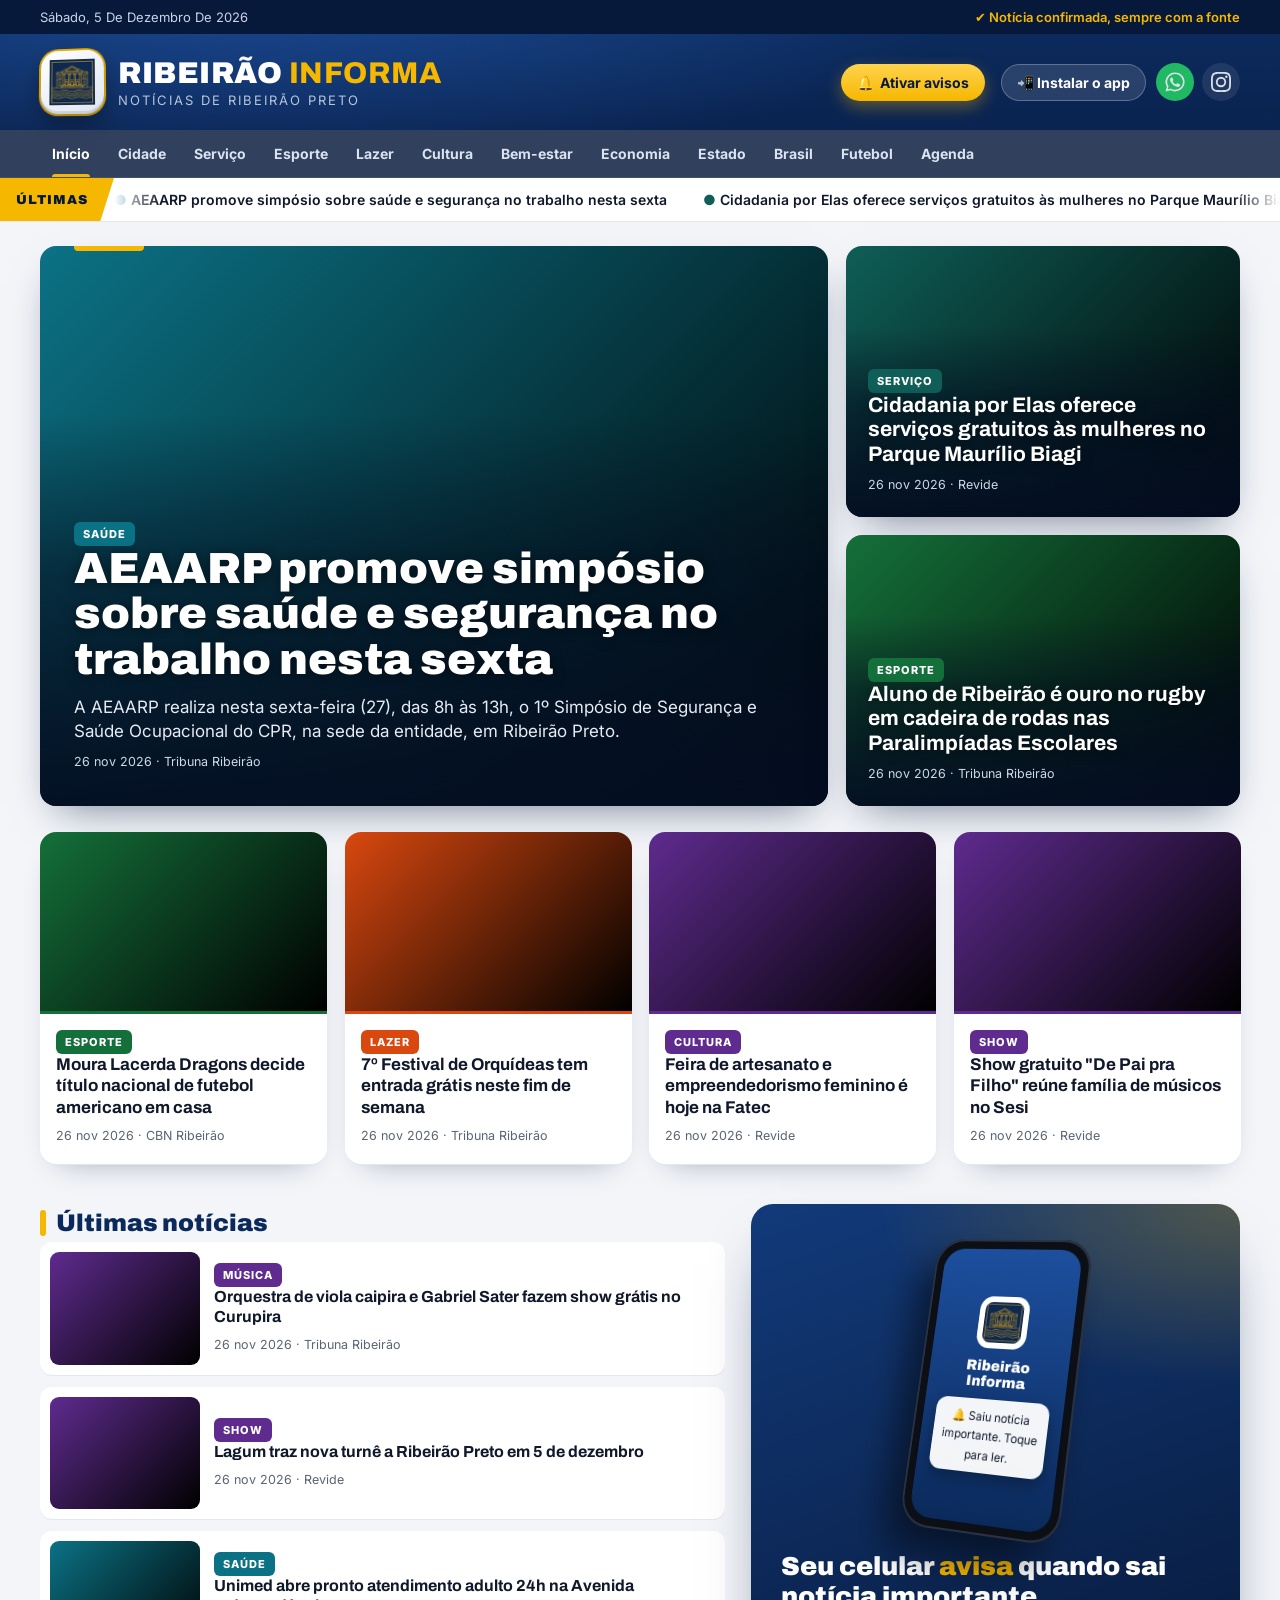
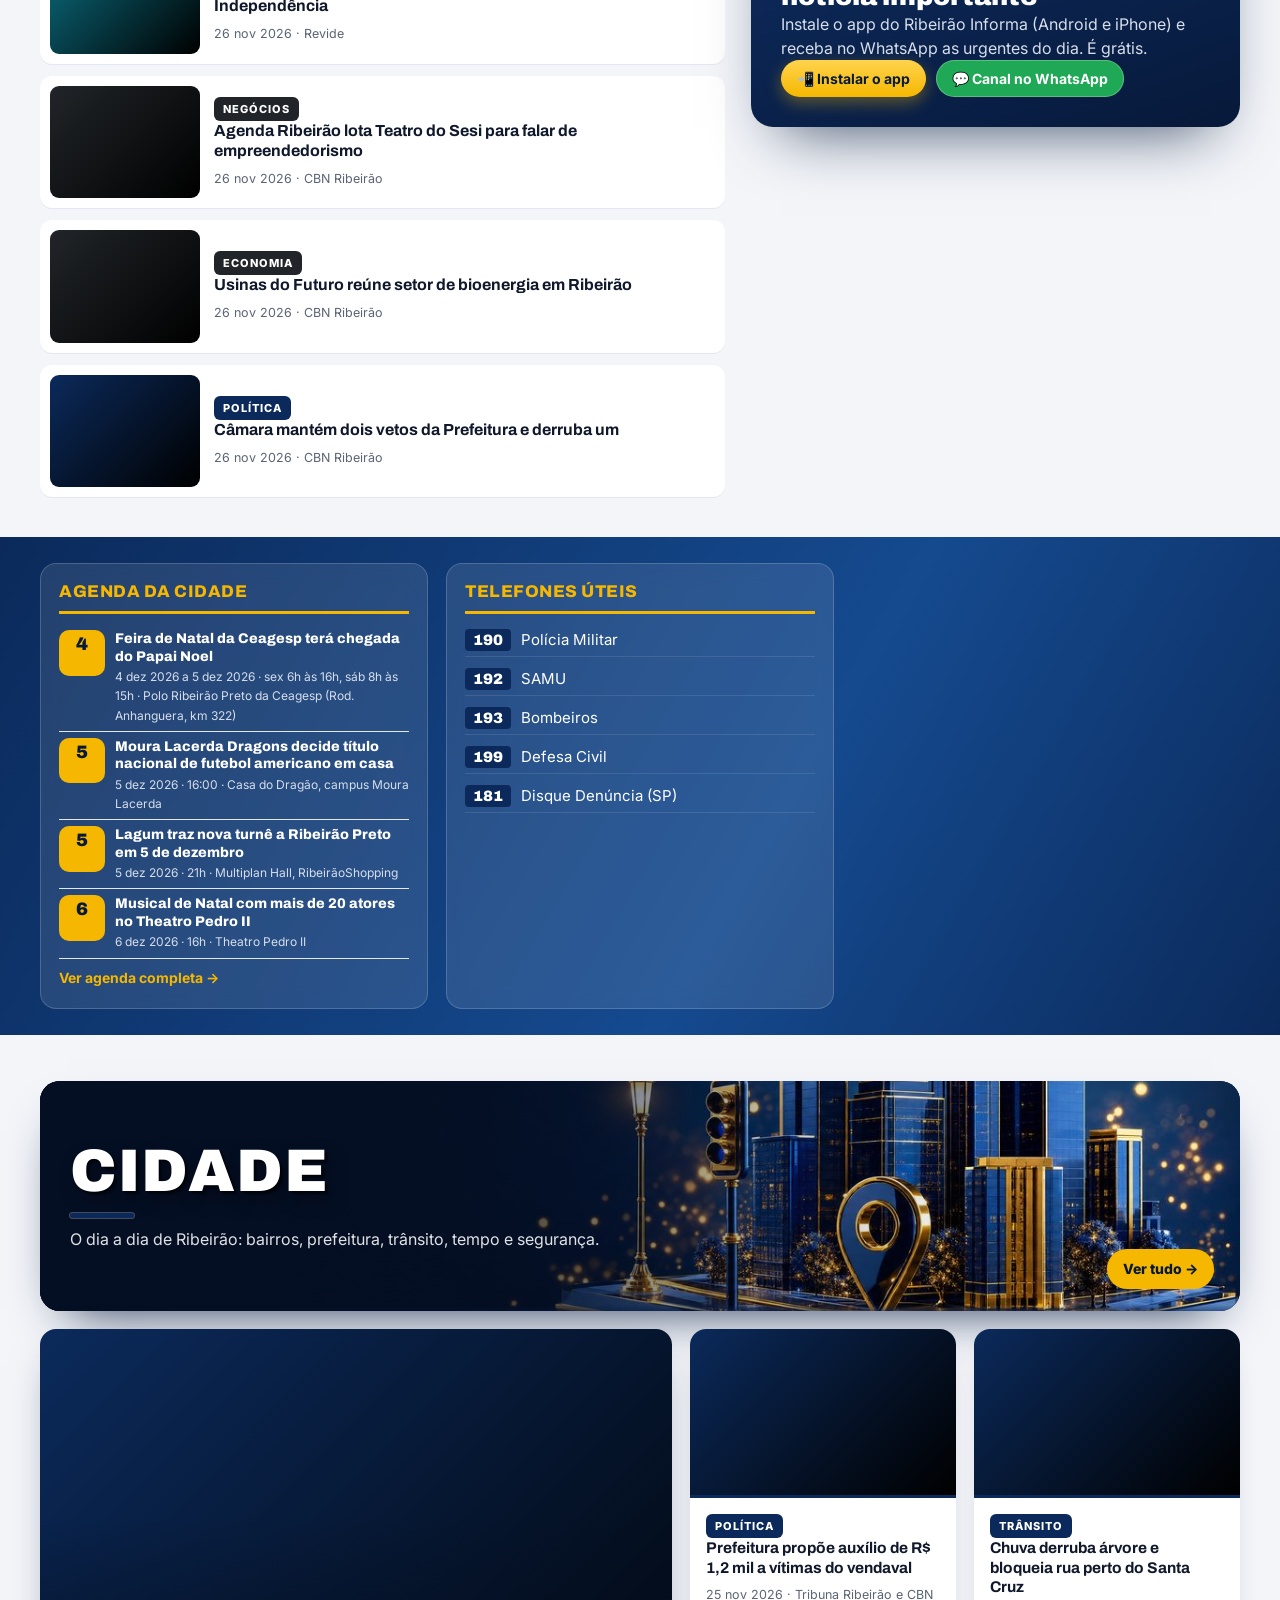
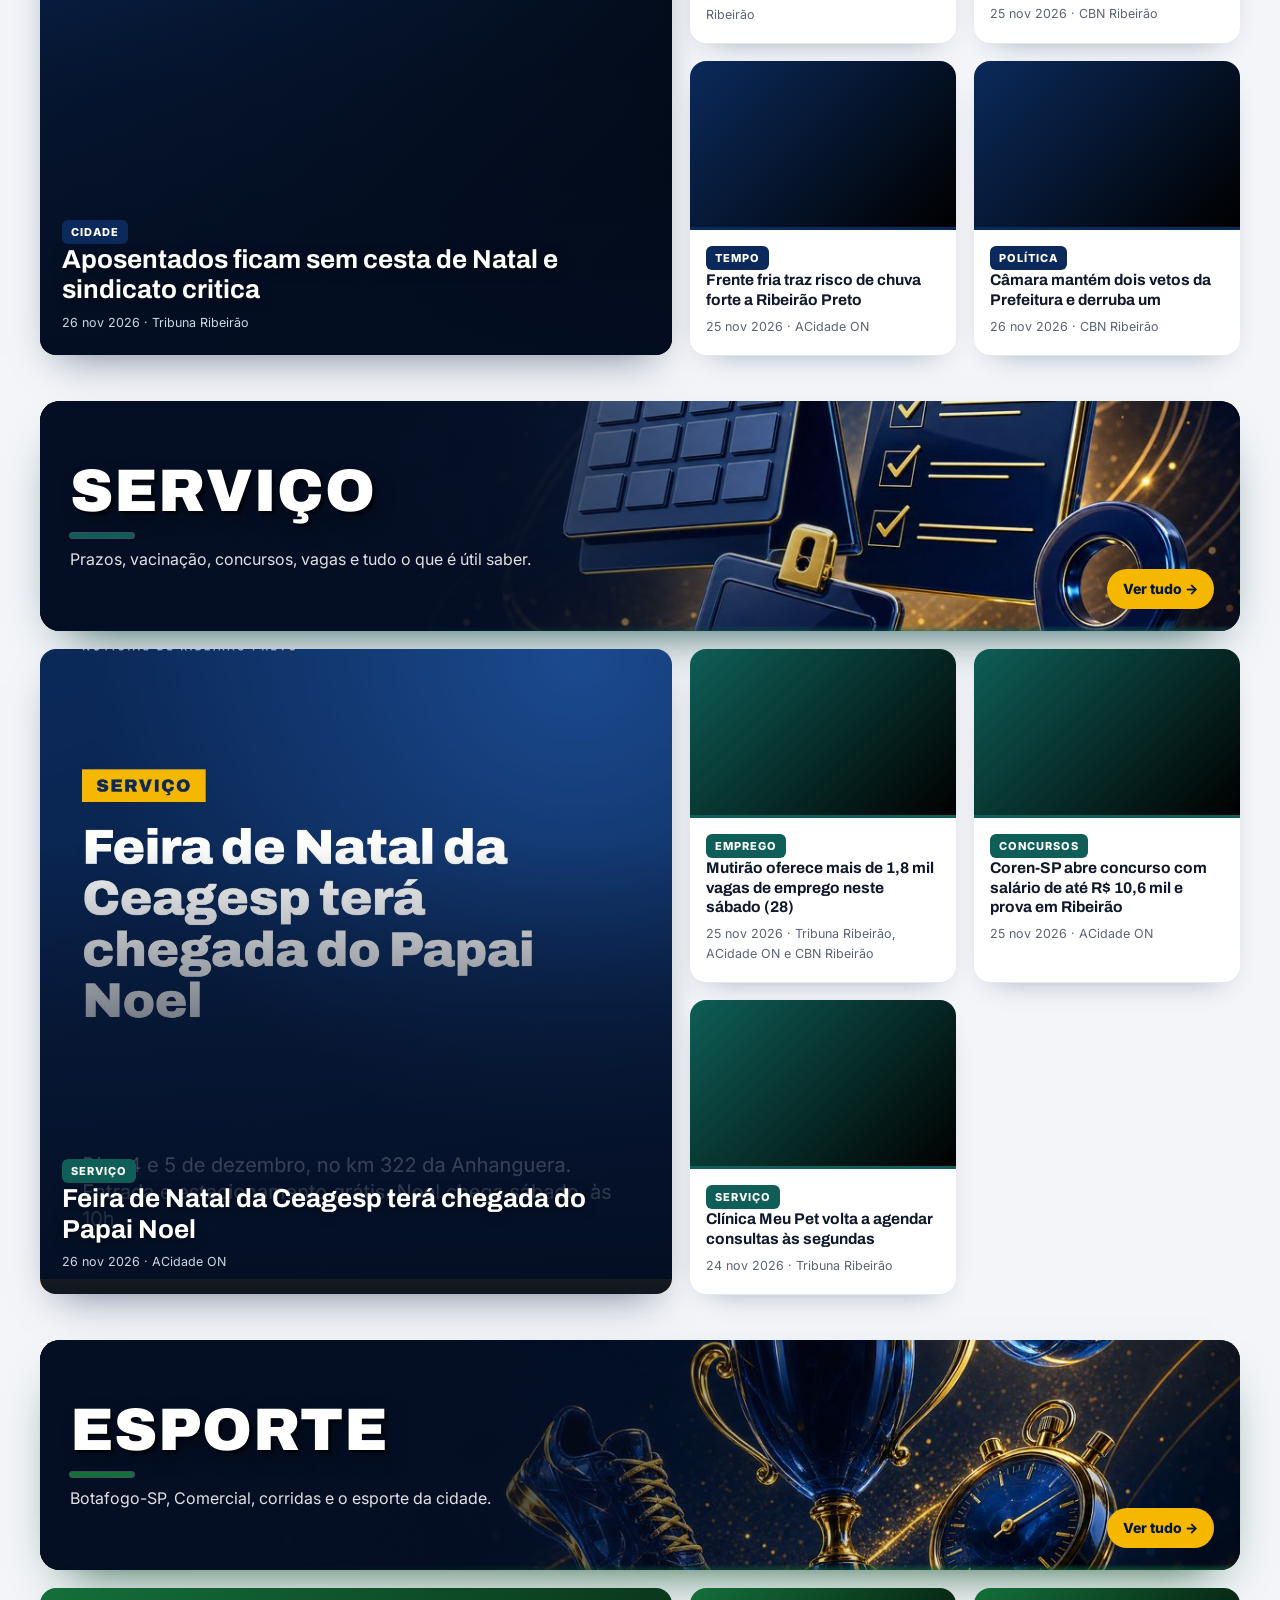
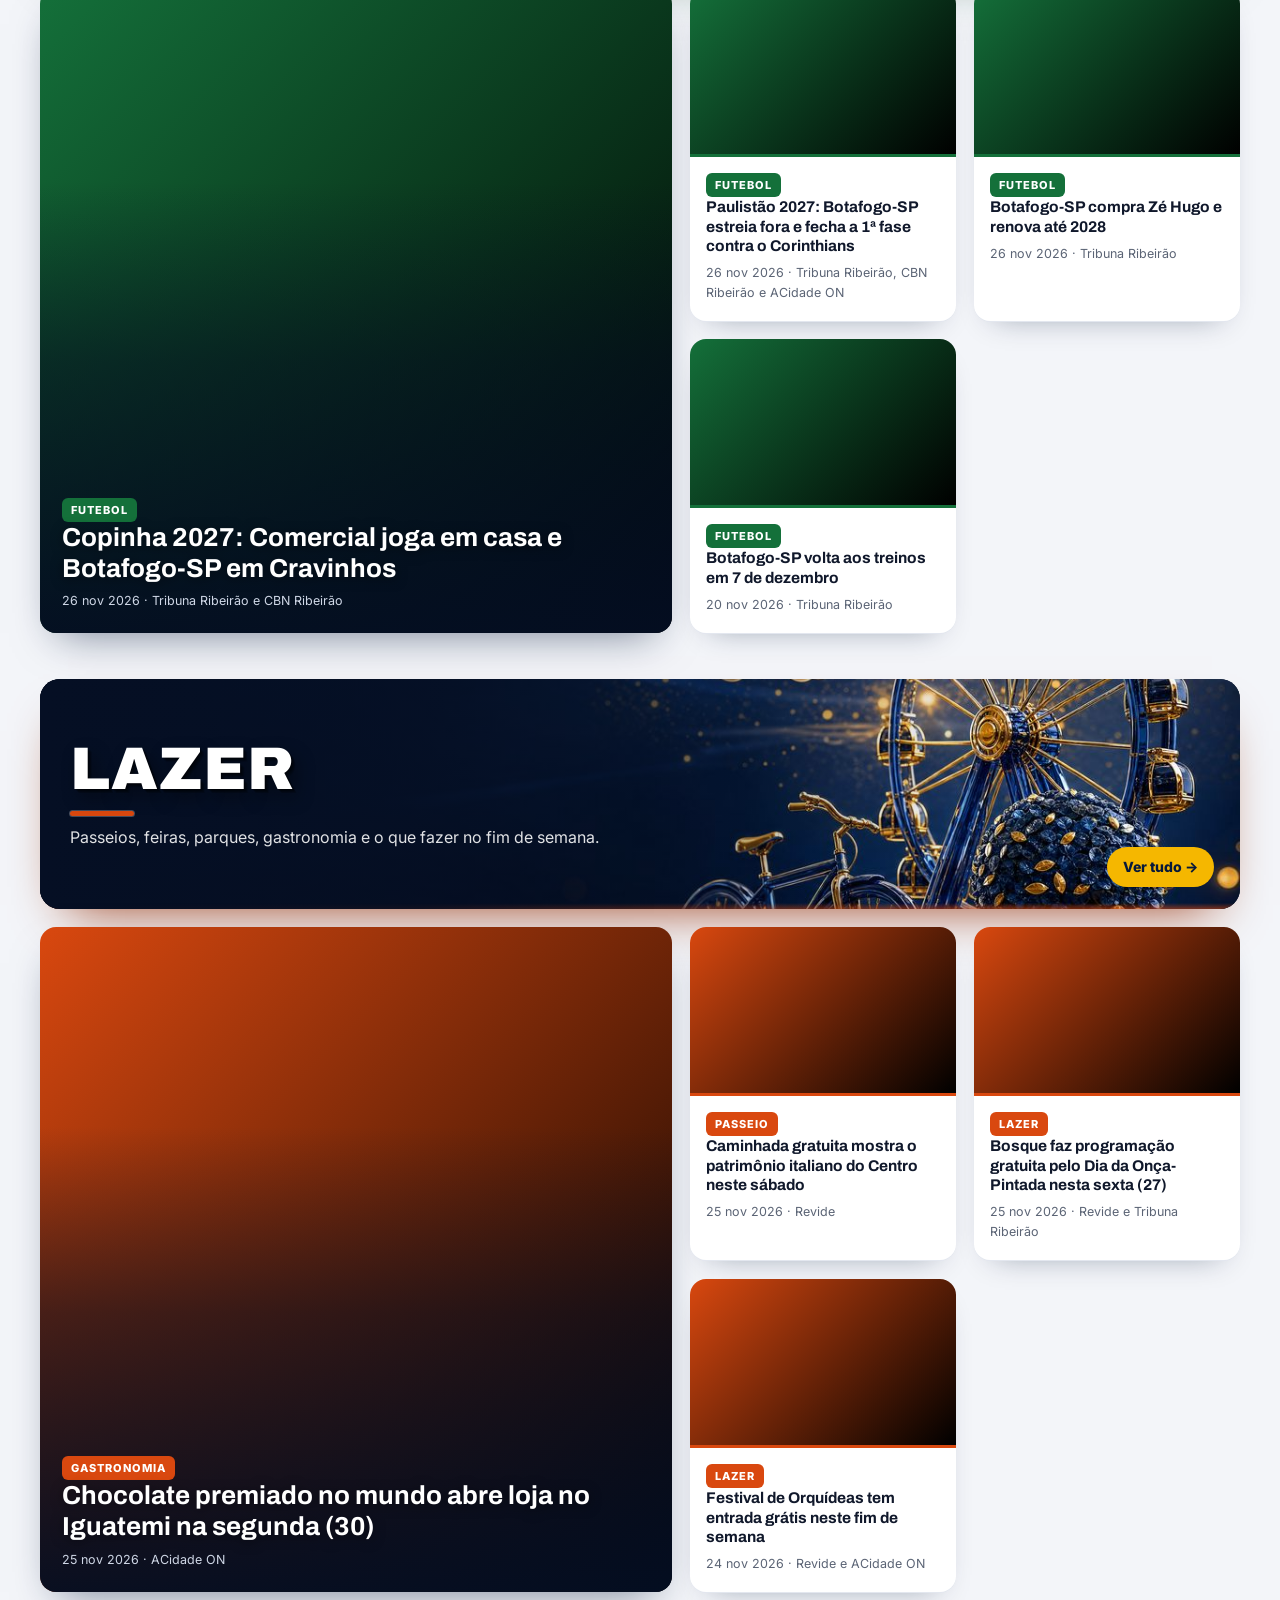
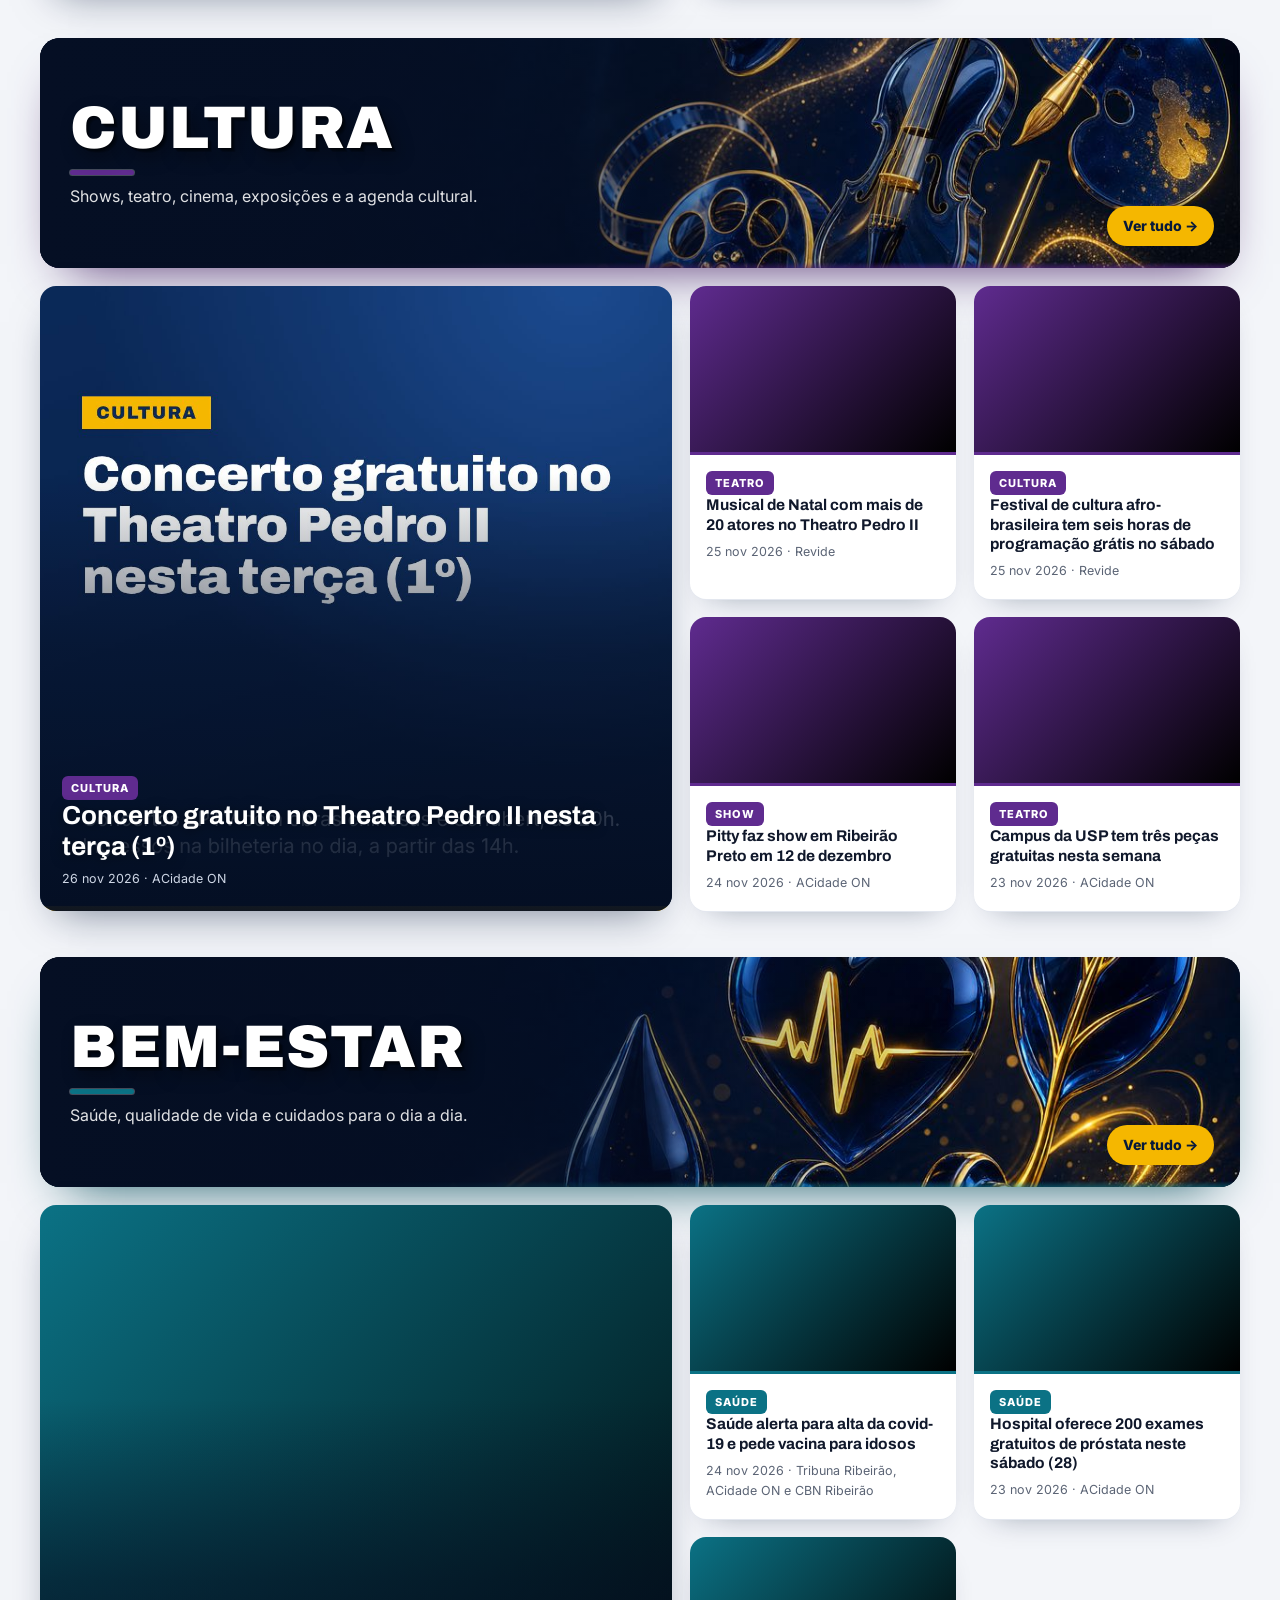
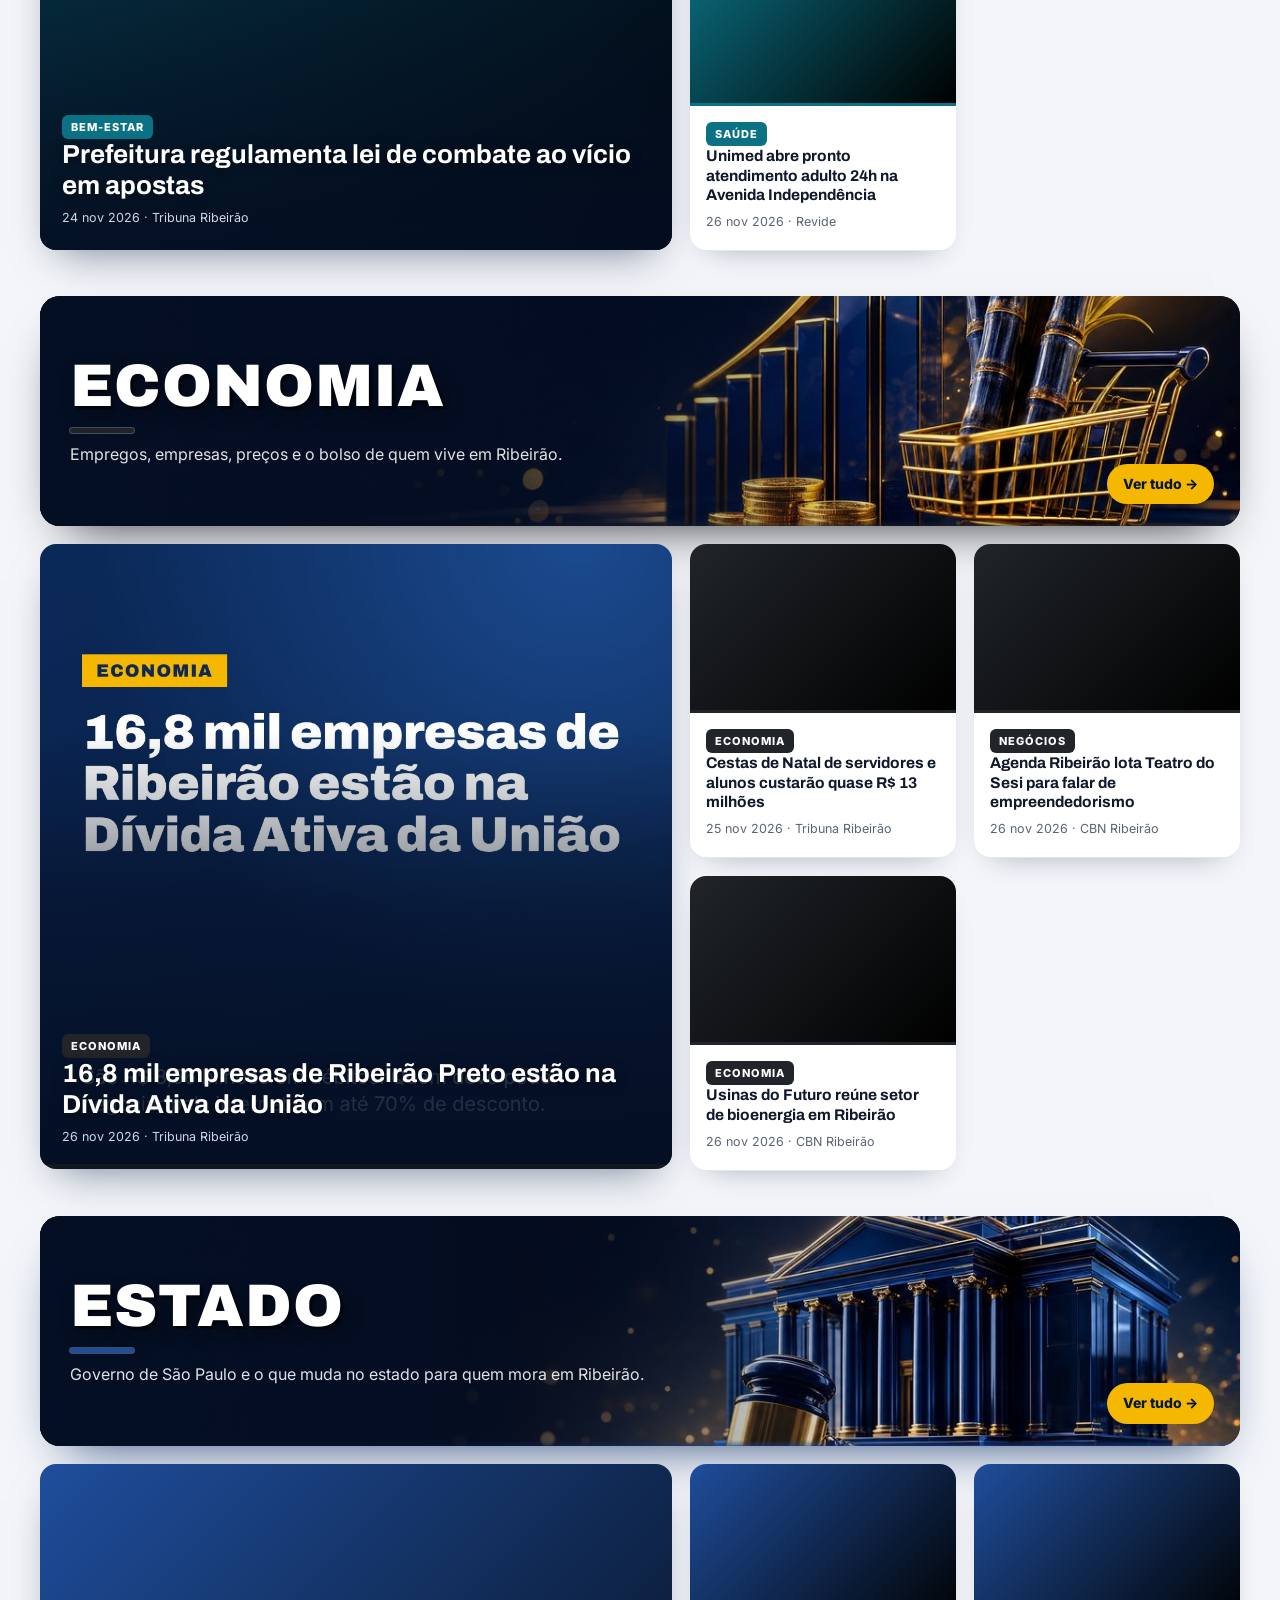
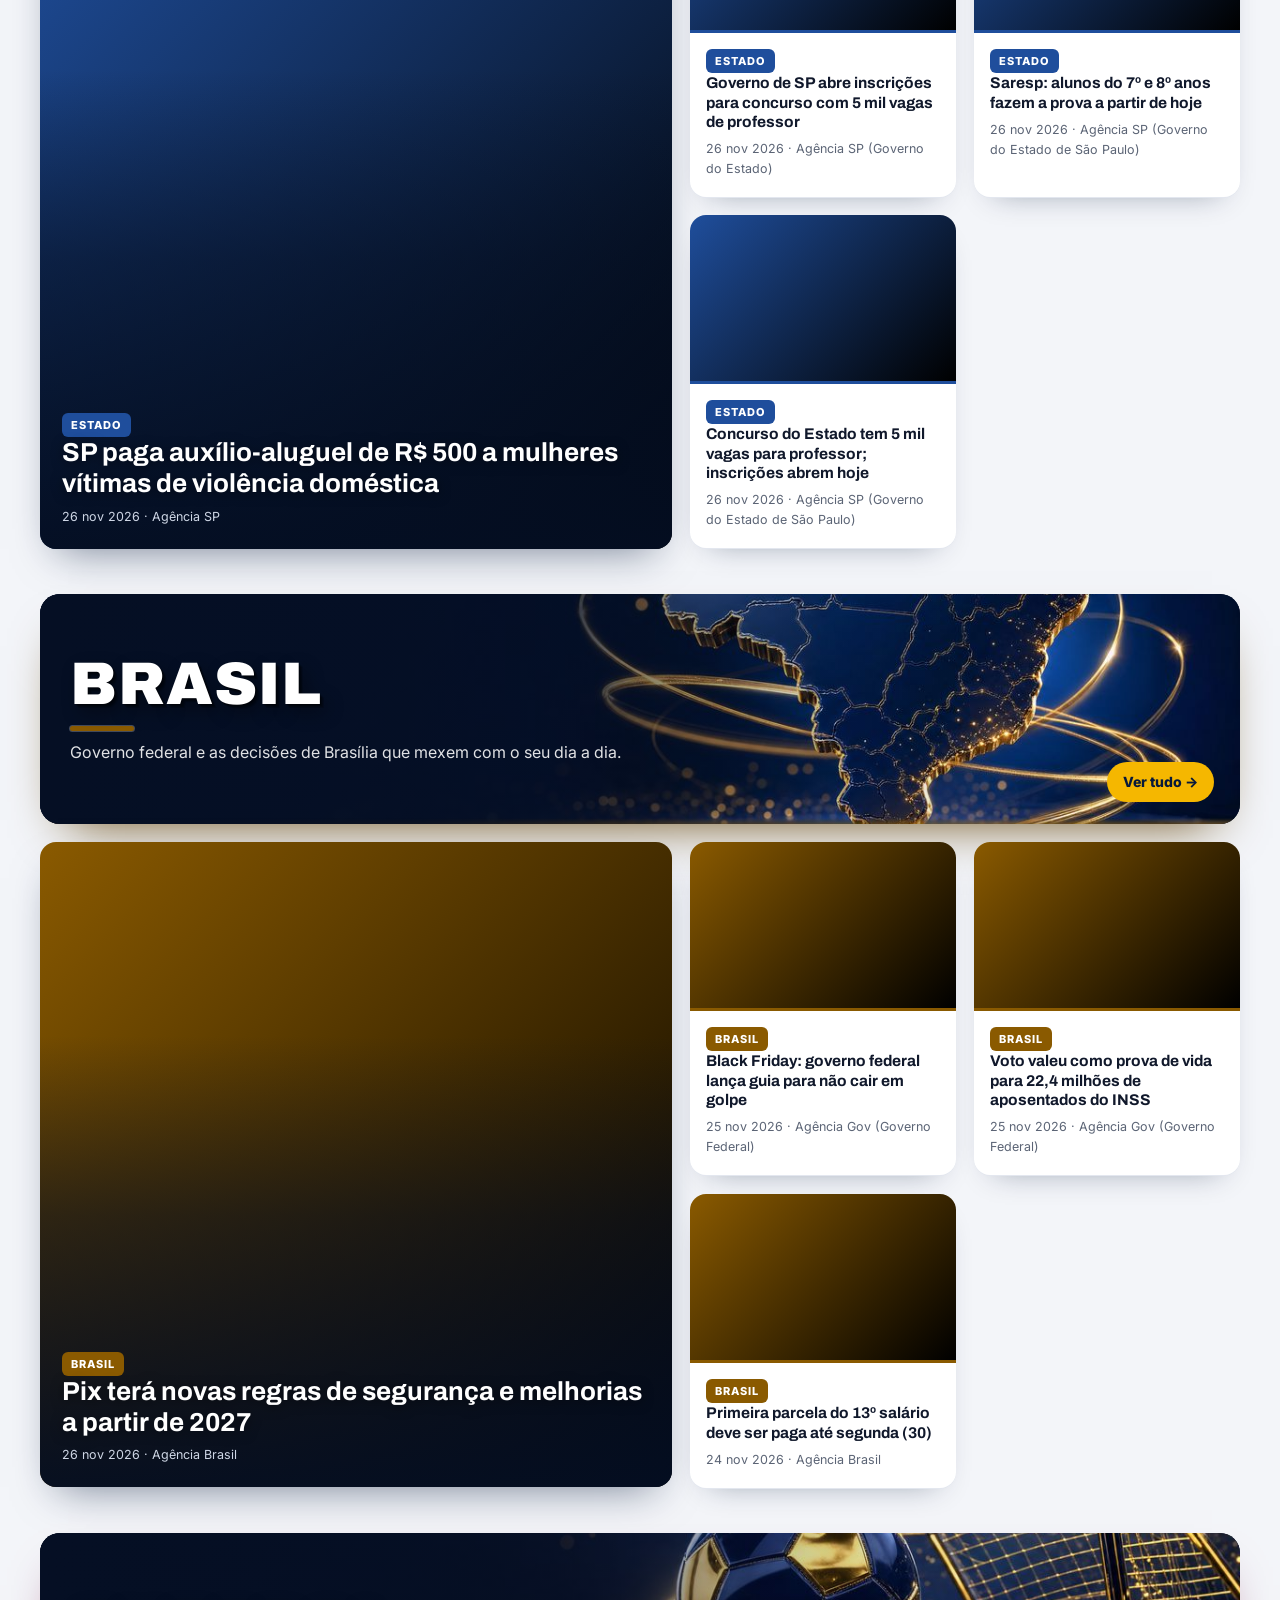
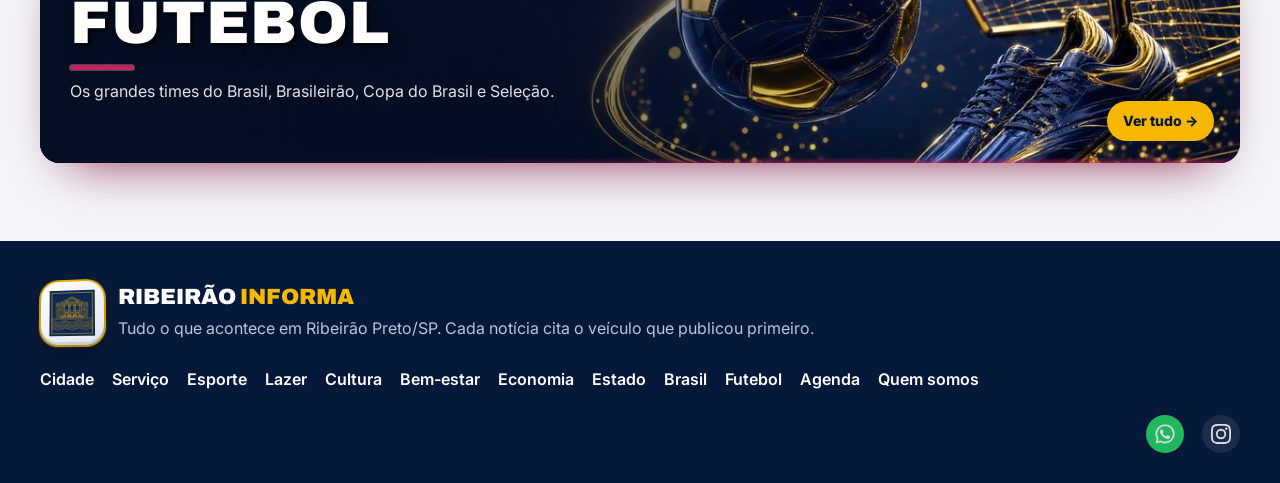
==== index.html @ 6763d986 "Visual novo na capa do site (estilo portal, capas por editoria) Co-Authored-By: Claude Opus 5.5 <nor" ====
<!doctype html><html lang="pt-BR"><head><meta charset="utf-8"><meta name="viewport" content="width=device-width,initial-scale=1"><meta name="theme-color" content="#0B2A5B">
<link rel="preconnect" href="https://fonts.googleapis.com"><link href="https://fonts.googleapis.com/css2?family=Archivo:wght@700;800;900&family=Inter:wght@400;600;700;800&display=swap" rel="stylesheet">
<link rel="icon" href="icones/favicon-32.png" sizes="32x32"><link rel="manifest" href="manifest.webmanifest"><link rel="apple-touch-icon" href="icones/apple-touch-icon.png"><meta name="apple-mobile-web-app-capable" content="yes"><meta name="mobile-web-app-capable" content="yes"><meta name="apple-mobile-web-app-title" content="Ribeirão Informa"><meta name="apple-mobile-web-app-status-bar-style" content="black"><link rel="stylesheet" href="assets/style.css?v=12"><link rel="stylesheet" href="assets/v2.css?v=3">
<title>Ribeirão Informa | Notícias de Ribeirão Preto</title>
<meta name="description" content="Tudo o que acontece em Ribeirão Preto/SP: cidade, serviço, trânsito, tempo, segurança, cultura e esporte. Notícia confirmada, sempre com a fonte.">
<meta property="og:title" content="Ribeirão Informa"><meta property="og:description" content="Tudo o que acontece em Ribeirão Preto, com fonte."><meta property="og:image" content="capa-facebook.jpg">
</head><body data-pagina="capa"><div id="topo"></div>
<main class="wrap"><div id="conteudo"><p class="vazio">Carregando notícias…</p></div></main>
<div id="rodape"></div><script src="assets/v2.js?v=3"></script><script src="assets/app.js?v=12"></script></body></html>
---- assets/style.css ----
:root {
  --azul: #0b2a5b;
  --azul-escuro: #071a3a;
  --azul-claro: #1b4a8f;
  --ouro: #f5b700;
  --tinta: #14203a;
  --cinza: #5b6578;
  --linha: #e3e7ee;
  --fundo: #f5f7fb;
  --branco: #fff;
}
* {
  margin: 0;
  padding: 0;
  box-sizing: border-box;
}
html {
  scroll-behavior: smooth;
}
body {
  font-family: Inter, system-ui, sans-serif;
  background: var(--fundo);
  color: var(--tinta);
  line-height: 1.6;
  -webkit-font-smoothing: antialiased;
}
a {
  color: inherit;
}
img {
  max-width: 100%;
  height: auto;
  display: block;
}
.wrap {
  max-width: 1120px;
  margin: 0 auto;
  padding: 0 20px;
}

/* topo */
.topo {
  background: linear-gradient(160deg, var(--azul) 0%, var(--azul-escuro) 100%);
  color: #fff;
  position: relative;
}
.topo::after {
  content: "";
  display: block;
  height: 6px;
  background: var(--ouro);
}
.topo .wrap {
  display: flex;
  align-items: center;
  justify-content: space-between;
  gap: 16px;
  padding-top: 18px;
  padding-bottom: 18px;
}
.marca {
  display: flex;
  align-items: center;
  gap: 14px;
  text-decoration: none;
}
.selo {
  width: 54px;
  height: 54px;
  border-radius: 12px;
  background: #fff;
  object-fit: cover;
  flex: none;
}
.nome {
  font-family: Archivo, sans-serif;
  font-weight: 900;
  font-size: 26px;
  letter-spacing: 0.5px;
  line-height: 1;
}
.nome span {
  color: var(--ouro);
}
.nome small {
  display: block;
  font-family: Inter, sans-serif;
  font-weight: 600;
  font-size: 11px;
  letter-spacing: 3px;
  color: #9fb6d6;
  margin-top: 6px;
}
.redes {
  display: flex;
  gap: 8px;
  flex-wrap: wrap;
  justify-content: flex-end;
}
.redes a {
  display: inline-flex;
  align-items: center;
  justify-content: center;
  width: 38px;
  height: 38px;
  border-radius: 50%;
  background: rgba(255, 255, 255, 0.1);
  transition: background 0.15s;
}
.redes a:hover {
  background: var(--ouro);
  color: var(--azul);
}
.redes svg {
  width: 18px;
  height: 18px;
  fill: currentColor;
}
.hoje {
  background: var(--azul-escuro);
  color: #9fb6d6;
  font-size: 13px;
  font-weight: 600;
}
.hoje .wrap {
  padding-top: 8px;
  padding-bottom: 8px;
  display: flex;
  justify-content: space-between;
  gap: 12px;
  flex-wrap: wrap;
}
.hoje b {
  color: #fff;
}

/* chips */
.filtros {
  display: flex;
  gap: 8px;
  overflow-x: auto;
  padding: 22px 0 6px;
  scrollbar-width: none;
}
.filtros::-webkit-scrollbar {
  display: none;
}
.chip {
  flex: none;
  border: 1px solid var(--linha);
  background: #fff;
  color: var(--tinta);
  font:
    600 13px Inter,
    sans-serif;
  letter-spacing: 0.5px;
  padding: 8px 14px;
  border-radius: 999px;
  cursor: pointer;
}
.chip[aria-pressed="true"] {
  background: var(--azul);
  border-color: var(--azul);
  color: #fff;
}

.tag {
  display: inline-block;
  background: var(--ouro);
  color: var(--azul);
  font:
    900 12px Archivo,
    sans-serif;
  letter-spacing: 1.5px;
  padding: 4px 10px;
}
.meta {
  font-size: 13px;
  color: var(--cinza);
  font-weight: 600;
}
.meta .fonte {
  color: var(--azul);
}

/* destaque */
.destaque {
  display: grid;
  grid-template-columns: minmax(0, 5fr) minmax(0, 6fr);
  gap: 32px;
  align-items: center;
  background: #fff;
  border: 1px solid var(--linha);
  padding: 24px;
  margin: 16px 0 28px;
  text-decoration: none;
}
.destaque img {
  aspect-ratio: 4/5;
  object-fit: cover;
  width: 100%;
  border-radius: 6px;
}
.destaque h1 {
  font-family: Archivo, sans-serif;
  font-weight: 900;
  font-size: clamp(28px, 4vw, 44px);
  line-height: 1.08;
  letter-spacing: -0.5px;
  margin: 14px 0;
}
.destaque p {
  color: #3a4660;
  font-size: 17px;
  margin-bottom: 14px;
}
.destaque:hover h1 {
  color: var(--azul-claro);
}

h2.secao {
  font-family: Archivo, sans-serif;
  font-weight: 900;
  font-size: 20px;
  letter-spacing: 0.5px;
  text-transform: uppercase;
  margin: 8px 0 16px;
  display: flex;
  align-items: center;
  gap: 10px;
}
h2.secao::before {
  content: "";
  width: 28px;
  height: 5px;
  background: var(--ouro);
}

.grade {
  display: grid;
  grid-template-columns: repeat(auto-fill, minmax(250px, 1fr));
  gap: 20px;
  margin-bottom: 40px;
}
.card {
  background: #fff;
  border: 1px solid var(--linha);
  text-decoration: none;
  display: flex;
  flex-direction: column;
  transition:
    transform 0.15s,
    box-shadow 0.15s;
}
.card:hover {
  transform: translateY(-2px);
  box-shadow: 0 10px 24px rgba(11, 42, 91, 0.12);
}
.card img {
  aspect-ratio: 4/5;
  object-fit: cover;
  width: 100%;
}
.card .corpo {
  padding: 16px 16px 18px;
  display: flex;
  flex-direction: column;
  gap: 10px;
  flex: 1;
}
.card h3 {
  font-family: Archivo, sans-serif;
  font-weight: 800;
  font-size: 19px;
  line-height: 1.2;
}
.card .meta {
  margin-top: auto;
}
.vazio {
  padding: 40px;
  text-align: center;
  color: var(--cinza);
}

/* siga */
.siga {
  background: var(--azul);
  color: #fff;
  padding: 32px 24px;
  margin: 0 0 40px;
  display: flex;
  align-items: center;
  justify-content: space-between;
  gap: 20px;
  flex-wrap: wrap;
}
.siga h2 {
  font-family: Archivo, sans-serif;
  font-weight: 900;
  font-size: 24px;
  line-height: 1.15;
}
.siga h2 span {
  color: var(--ouro);
}
.siga p {
  color: #c9d6ea;
  font-size: 15px;
}
.btn {
  display: inline-flex;
  align-items: center;
  gap: 8px;
  background: var(--ouro);
  color: var(--azul);
  font:
    800 15px Inter,
    sans-serif;
  padding: 12px 20px;
  border-radius: 999px;
  text-decoration: none;
  border: 0;
  cursor: pointer;
}
.btn.whats {
  background: #25d366;
  color: #063b1d;
}
.btn.claro {
  background: #eef2f8;
  color: var(--azul);
}

/* matéria */
.materia {
  max-width: 760px;
  margin: 28px auto 40px;
  background: #fff;
  border: 1px solid var(--linha);
  padding: clamp(20px, 4vw, 44px);
}
.voltar {
  display: inline-block;
  margin-top: 22px;
  font-weight: 700;
  font-size: 14px;
  color: var(--azul);
  text-decoration: none;
}
.materia h1 {
  font-family: Archivo, sans-serif;
  font-weight: 900;
  font-size: clamp(28px, 5vw, 42px);
  line-height: 1.1;
  letter-spacing: -0.5px;
  margin: 14px 0 10px;
}
.materia .linha-fina {
  font-size: 19px;
  color: #3a4660;
  margin-bottom: 16px;
}
.materia img {
  width: 100%;
  max-width: 460px;
  margin: 24px auto;
  border-radius: 6px;
}
.materia .texto p {
  font-size: 18px;
  margin-bottom: 18px;
  white-space: pre-line;
}
.caixa-fonte {
  border-left: 5px solid var(--ouro);
  background: #fbf8ec;
  padding: 14px 18px;
  margin: 26px 0;
  font-size: 15px;
}
.compartilhar {
  display: flex;
  gap: 10px;
  flex-wrap: wrap;
  margin-top: 10px;
}

/* sobre */
.pagina {
  max-width: 760px;
  margin: 28px auto 40px;
  background: #fff;
  border: 1px solid var(--linha);
  padding: clamp(20px, 4vw, 44px);
}
.pagina h1 {
  font-family: Archivo, sans-serif;
  font-weight: 900;
  font-size: 36px;
  line-height: 1.1;
  margin-bottom: 16px;
}
.pagina h2 {
  font-family: Archivo, sans-serif;
  font-weight: 800;
  font-size: 21px;
  margin: 26px 0 8px;
}
.pagina p,
.pagina li {
  font-size: 17px;
  margin-bottom: 10px;
}
.pagina ul {
  padding-left: 22px;
}

/* rodapé */
.rodape {
  background: var(--azul-escuro);
  color: #9fb6d6;
  font-size: 14px;
  padding: 30px 0;
}
.rodape .wrap {
  display: flex;
  justify-content: space-between;
  gap: 20px;
  flex-wrap: wrap;
  align-items: center;
}
.rodape a {
  color: #fff;
}

@media (max-width: 760px) {
  .destaque {
    grid-template-columns: 1fr;
    gap: 18px;
    padding: 16px;
  }
  .destaque img {
    max-width: 420px;
    margin: 0 auto;
  }
  .nome {
    font-size: 20px;
  }
  .nome small {
    letter-spacing: 2px;
    font-size: 10px;
  }
  .selo {
    width: 44px;
    height: 44px;
  }
  .topo .wrap {
    flex-wrap: wrap;
  }
  .redes a {
    width: 34px;
    height: 34px;
  }
}

/* ===== v2: seções, capa com lateral, agenda ===== */
.secoes{background:#fff;border-bottom:1px solid var(--linha);position:sticky;top:0;z-index:5}
.secoes .wrap{display:flex;gap:4px;overflow-x:auto;scrollbar-width:none}
.secoes .wrap::-webkit-scrollbar{display:none}
.secoes a{flex:none;padding:13px 12px;font:800 14px Archivo,sans-serif;letter-spacing:.3px;text-transform:uppercase;text-decoration:none;color:var(--tinta);border-bottom:3px solid transparent}
.secoes a:hover{color:var(--azul-claro)}
.secoes a[aria-current=page]{border-bottom-color:var(--ouro);color:var(--azul)}
.hoje a{color:#fff}

.capa{display:grid;grid-template-columns:minmax(0,1fr) 320px;gap:28px;margin:24px 0 32px;align-items:start}
.capa .destaque{margin:0 0 28px}
.lateral{display:flex;flex-direction:column;gap:18px;position:sticky;top:64px}
.box{background:#fff;border:1px solid var(--linha);padding:18px}
.box-t{font:900 15px Archivo,sans-serif;text-transform:uppercase;letter-spacing:.5px;margin-bottom:12px;padding-bottom:10px;border-bottom:3px solid var(--ouro)}
.mini{font-size:14px;color:var(--cinza)}
.credito{font-size:11px;color:#98a1b3;margin-top:6px}
.mais{display:inline-block;margin-top:10px;font-weight:800;font-size:14px;color:var(--azul);text-decoration:none}
.agora{display:flex;align-items:center;gap:10px;margin-bottom:6px}
.agora .ic{font-size:34px}
.agora b{font:900 40px Archivo,sans-serif;color:var(--azul)}
.agora span:last-child{font-weight:600;color:#3a4660}
.fones{list-style:none;display:grid;gap:6px}
.fones a{display:flex;gap:10px;align-items:center;text-decoration:none;font-size:15px}
.fones b{display:inline-block;min-width:46px;text-align:center;background:var(--azul);color:#fff;font:900 15px Archivo,sans-serif;padding:3px 0;border-radius:4px}

.evento{display:flex;gap:12px;padding:10px 0;border-bottom:1px solid var(--linha);text-decoration:none}
.evento:last-of-type{border-bottom:0}
.evento .dia{flex:none;align-self:flex-start;width:52px;text-align:center;background:var(--azul);color:#fff;padding:6px 0;border-radius:6px;line-height:1.1}
.evento .dia b{display:block;font:900 22px Archivo,sans-serif}
.evento .dia span{font-size:12px;font-weight:700;text-transform:uppercase;color:var(--ouro)}
.evento h4{font:800 15px Archivo,sans-serif;line-height:1.25}
.evento p{font-size:13px;color:var(--cinza);margin-top:3px}
.evento:hover h4{color:var(--azul-claro)}
.agenda-full{margin:0 0 32px}
.agenda-full .evento .dia{width:64px}
.agenda-full .evento h4{font-size:18px}

.lista{display:grid;grid-template-columns:repeat(2,minmax(0,1fr));gap:14px;margin-bottom:8px}
.item{background:#fff;border:1px solid var(--linha);padding:16px;text-decoration:none;display:flex;flex-direction:column;gap:8px}
.item h3{font:800 18px/1.25 Archivo,sans-serif}
.item:hover h3{color:var(--azul-claro)}
.item .tag{align-self:flex-start}

.bloco{margin-bottom:12px}
.bloco-t{display:flex;align-items:center;justify-content:space-between;gap:12px}
.bloco-t .mais{margin:0 0 16px}
.grade{grid-template-columns:repeat(auto-fill,minmax(230px,1fr))}

.cab-secao{margin:26px 0 20px;padding:24px;background:var(--azul);color:#fff;border-bottom:5px solid var(--ouro)}
.cab-secao h1{font:900 clamp(28px,5vw,40px) Archivo,sans-serif;line-height:1.1}
.cab-secao p{color:#c9d6ea;margin-top:6px}

.sem-img{aspect-ratio:4/5;background:linear-gradient(160deg,var(--azul),var(--azul-escuro));color:#fff;padding:22px;display:flex;flex-direction:column;justify-content:center;gap:12px}
.sem-img .tag{align-self:flex-start}
.sem-img b{font:900 24px/1.12 Archivo,sans-serif}
.destaque .sem-img b{font-size:32px}
.caixa-evento{border-left:5px solid var(--azul);background:#eef2f8;padding:14px 18px;margin:22px 0 0;font-size:16px;line-height:1.7}

.rodape .mapa{display:flex;flex-wrap:wrap;gap:6px 16px}
.rodape .mapa a{color:#c9d6ea;text-decoration:none;font-weight:600}

@media (max-width:900px){
  .capa{grid-template-columns:1fr}
  .lateral{position:static}
}
@media (max-width:560px){
  .lista{grid-template-columns:1fr}
  .secoes a{padding:12px 9px;font-size:13px}
}

/* ===== v3: celular mais fácil ===== */
@media (max-width:640px){
  .secoes{position:static}
  .secoes .wrap{display:grid;grid-template-columns:repeat(3,1fr);gap:0;padding:0}
  .secoes a{text-align:center;padding:12px 4px;font-size:13px;border-bottom:1px solid var(--linha);border-right:1px solid var(--linha)}
  .secoes a:nth-child(3n){border-right:0}
  .secoes a[aria-current=page]{background:var(--azul);color:#fff;border-bottom-color:var(--azul)}
  .hoje .wrap{flex-direction:column;gap:2px}
  .hoje a{display:inline-block;padding:6px 0}
  .destaque img,.destaque .sem-img{max-width:280px;margin:0 auto}
  .materia img{max-width:300px}
  .fones a{padding:6px 0;font-size:16px}
  .evento{padding:12px 0}
  .mais{padding:8px 0}
  .voltar{padding:8px 0}
  .rodape .mapa a{padding:6px 0}
  .card h3,.item h3{font-size:18px}
  .materia .texto p{font-size:17px}
}

/* ===== v4: cores por seção, fotos, capa variada ===== */
.tag{background:var(--cor,var(--ouro));color:#fff}
.secoes a:hover{color:var(--cor)}
.secoes a[aria-current=page]{border-bottom-color:var(--cor);color:var(--cor)}
.cab-secao{background:var(--cor,var(--azul))}
.thumb{aspect-ratio:16/9;overflow:hidden;background:#dfe5ee}
.thumb img{width:100%;height:100%;object-fit:cover}
.bloco-cor{display:flex;align-items:flex-end;padding:14px 16px;background:radial-gradient(circle at 85% 15%,rgba(255,255,255,.18) 0,transparent 55%),linear-gradient(150deg,var(--cor) 0%,color-mix(in srgb,var(--cor) 70%,#000) 100%);position:relative}
.bloco-cor::before{content:"";position:absolute;top:14px;left:16px;width:34px;height:5px;background:var(--ouro)}
.bloco-cor span{font:900 26px Archivo,sans-serif;color:rgba(255,255,255,.92);letter-spacing:.3px;text-transform:uppercase}
.card .corpo{border-top:4px solid var(--cor,transparent)}
.card .tag{align-self:flex-start}
.sem-img{background:linear-gradient(160deg,var(--cor,var(--azul)),color-mix(in srgb,var(--cor,#0b2a5b) 65%,#000))}

.destaque{border-top:5px solid var(--cor,var(--azul))}
.destaque.foto{display:block;position:relative;padding:0;border:0;overflow:hidden;background:#000}
.destaque.foto img{width:100%;aspect-ratio:16/9;object-fit:cover;opacity:.92;border-radius:0}
.destaque.foto .sobre{position:absolute;left:0;right:0;bottom:0;padding:80px 28px 24px;background:linear-gradient(transparent,rgba(0,0,0,.85));color:#fff}
.destaque.foto h1{color:#fff;margin:10px 0 8px}
.destaque.foto p{color:#e6ebf3;display:-webkit-box;-webkit-line-clamp:2;-webkit-box-orient:vertical;overflow:hidden}
.destaque.foto .meta,.destaque.foto .fonte{color:#cfd8e6}

.dupla{display:grid;grid-template-columns:1fr 1fr;gap:18px;margin-bottom:28px}
.lista-v{display:flex;flex-direction:column;gap:12px;margin-bottom:8px}
.item{flex-direction:row;align-items:flex-start;gap:14px;padding:12px;border-left:4px solid var(--cor)}
.item .thumb{flex:none;width:132px;border-radius:4px}
.item .bloco-cor{padding:8px 10px}
.item .bloco-cor::before{top:8px;left:10px;width:22px;height:4px}
.item .bloco-cor span{font-size:13px}
.item>div:last-child{display:flex;flex-direction:column;gap:6px;min-width:0}
.item h3{font-size:17px}

.bloco{margin:8px 0 34px}
.bloco-t{display:flex;align-items:center;justify-content:space-between;background:var(--cor);color:#fff;padding:10px 16px;margin-bottom:16px;border-bottom:4px solid var(--ouro)}
.bloco-t h2{font:900 20px Archivo,sans-serif;text-transform:uppercase;letter-spacing:.5px}
.bloco-t a{color:#fff;font-weight:800;font-size:14px;text-decoration:none}
.bloco-c{display:grid;grid-template-columns:minmax(0,1fr) minmax(0,1fr);gap:18px;align-items:start}

.evento .dia{background:var(--cor,var(--azul))}
.foto-mat{margin:22px 0}
.foto-mat img{width:100%;aspect-ratio:16/9;object-fit:cover;border-radius:6px}
.foto-mat figcaption{font-size:12px;color:var(--cinza);margin-top:6px}
.materia .card-mat{width:100%;max-width:460px;margin:24px auto;border-radius:6px}
.materia{border-top:5px solid var(--cor,var(--azul))}

@media (max-width:760px){
  .dupla,.bloco-c{grid-template-columns:1fr}
  .destaque.foto .sobre{position:static;background:#0b0f18;padding:18px}
  .destaque.foto h1{font-size:26px}
}
@media (max-width:640px){
  .secoes a[aria-current=page]{background:var(--cor);color:#fff;border-bottom-color:var(--cor)}
  .item .thumb{width:96px}
  .item h3{font-size:16px}
  .materia .card-mat{max-width:300px}
}
.materia .foto-mat img{max-width:none;margin:0}
.destaque.foto img{max-width:none;margin:0}
.item .bloco-cor span{font-size:12px;white-space:nowrap}
.thumb.de-card img{object-position:center 42%}
.thumb{background:var(--cor,#dfe5ee)}
.destaque.foto{min-height:200px}
.destaque.foto.falhou{min-height:0;background:linear-gradient(160deg,var(--cor,#0b2a5b),#071a3a)}
.destaque.foto.falhou .sobre{position:static;background:none;padding:28px}

/* ===== app: aviso de instalar ===== */
#instalar{position:fixed;left:12px;right:12px;bottom:12px;z-index:50;max-width:520px;margin:0 auto;display:flex;gap:12px;align-items:flex-start;background:#fff;color:var(--tinta);border-top:4px solid var(--ouro);border-radius:12px;padding:14px 40px 14px 14px;box-shadow:0 12px 32px rgba(7,26,58,.28);animation:sobe .3s ease-out}
#instalar img{border-radius:10px;flex:none}
#instalar p{font-size:15px;line-height:1.45}
#instalar .btn{margin-top:10px;padding:10px 18px}
#instalar .fechar{position:absolute;top:6px;right:8px;width:34px;height:34px;border:0;background:none;font-size:26px;line-height:1;color:var(--cinza);cursor:pointer}
#instalar .ic-share{display:inline-block;border:1.5px solid currentColor;border-radius:4px;padding:0 4px;font-size:12px}
@keyframes sobe{from{transform:translateY(20px);opacity:0}to{transform:none;opacity:1}}
@media (display-mode: standalone){ .topo{padding-top:env(safe-area-inset-top)} }

/* ===== canal do WhatsApp ===== */
.zap-faixa{display:flex;align-items:center;gap:14px;background:#e7f8ee;border:1px solid #bfe8cf;border-left:5px solid #25D366;padding:14px 16px;margin:0 0 26px;text-decoration:none;color:#0b3b22;border-radius:6px}
.zap-faixa svg{width:34px;height:34px;flex:none;fill:#25D366}
.zap-faixa span{display:flex;flex-direction:column;gap:2px;flex:1;min-width:0}
.zap-faixa b{font:800 17px/1.25 Archivo,sans-serif}
.zap-faixa small{font-size:14px;color:#2d5a41}
.zap-faixa em{font-style:normal;background:#25D366;color:#063b1d;font-weight:800;padding:9px 16px;border-radius:999px;flex:none}
.zap-faixa:hover{background:#dbf4e5}
.materia .zap-faixa{margin:22px 0 0}
.btn.zap svg{width:18px;height:18px;fill:currentColor}
.siga-btns{display:flex;gap:10px;flex-wrap:wrap}
.redes a[aria-label=whatsapp]{background:#25D366;color:#fff}
@media (max-width:560px){
  .zap-faixa{flex-wrap:wrap}
  .zap-faixa em{width:100%;text-align:center}
}

/* ===== instalar o app: botão, faixa e passo a passo ===== */
.topo-dir{display:flex;align-items:center;gap:10px}
.btn-instalar{border:0;cursor:pointer;background:var(--ouro);color:var(--azul);font:800 14px Inter,sans-serif;padding:9px 14px;border-radius:999px;white-space:nowrap}
.btn-instalar[hidden]{display:none}
.instalar-faixa{display:flex;align-items:center;gap:12px;width:100%;text-align:left;cursor:pointer;background:#fff8e0;border:1px solid #f3dc8a;border-left:5px solid var(--ouro);padding:12px 14px;margin:-12px 0 26px;border-radius:6px;font:inherit;color:var(--tinta)}
.instalar-faixa img{border-radius:9px;flex:none}
.instalar-faixa span{display:flex;flex-direction:column;flex:1;min-width:0}
.instalar-faixa b{font:800 16px/1.25 Archivo,sans-serif}
.instalar-faixa small{font-size:13px;color:#5b5030}
.instalar-faixa em{font-style:normal;background:var(--azul);color:#fff;font-weight:800;padding:9px 14px;border-radius:999px;flex:none}
#instalar .txt p{margin-bottom:2px}
#guia{position:fixed;inset:0;z-index:100;background:rgba(7,26,58,.72);display:flex;align-items:flex-end;justify-content:center;padding:12px}
.guia-caixa{position:relative;background:#fff;width:100%;max-width:460px;max-height:92vh;overflow:auto;border-radius:16px;padding:24px 20px 20px;border-top:6px solid var(--ouro);animation:sobe .25s ease-out}
.guia-caixa .fechar{position:absolute;top:8px;right:10px;width:40px;height:40px;border:0;background:none;font-size:30px;color:var(--cinza);cursor:pointer}
.guia-icone{border-radius:14px;margin-bottom:10px}
.guia-caixa h2{font:900 24px/1.15 Archivo,sans-serif;color:var(--azul);margin-bottom:8px}
.guia-caixa .sub{font-size:16px;color:#3a4660;margin:8px 0 12px}
.passos{list-style:none;display:flex;flex-direction:column;gap:14px;margin:14px 0 18px}
.passos li{display:flex;gap:12px;align-items:flex-start;font-size:18px;line-height:1.4}
.passos .num{flex:none;width:32px;height:32px;border-radius:50%;background:var(--azul);color:#fff;font:900 17px/32px Archivo,sans-serif;text-align:center}
.passos small{display:block;font-size:14px;color:var(--cinza);margin-top:4px;line-height:1.4}
.passos .ic{display:inline-block;width:26px;height:26px;vertical-align:middle;color:#0a84ff;background:#eef5ff;border-radius:6px;padding:2px;margin:0 2px}
.guia-caixa .btn{width:100%;justify-content:center;margin-top:6px}
.seta-baixo,.seta-cima{display:flex;flex-direction:column;align-items:center;color:var(--ouro);font-size:40px;line-height:1;animation:pulo 1s ease-in-out infinite}
.seta-baixo span,.seta-cima span{font:800 14px Inter,sans-serif;color:var(--azul)}
@keyframes pulo{50%{transform:translateY(6px)}}
@media (max-width:640px){
  .btn-instalar{padding:8px 12px;font-size:13px}
  .topo .wrap{flex-wrap:wrap}
}
/* desenho do menu Compartilhar do iPhone no passo a passo */
.menu-ios{margin:10px 0 8px;background:#1c1c1e;border-radius:14px;padding:10px;color:#fff;font:500 13px -apple-system,system-ui,sans-serif}
.mi-redondos{display:grid;grid-template-columns:repeat(4,1fr);gap:4px;text-align:center;font-size:10px;color:#ccc;margin-bottom:8px}
.mi-redondos span::before{content:"";display:block;width:30px;height:30px;margin:0 auto 3px;border-radius:50%;background:#3a3a3c}
.mi-bloco{background:#3a3a3c;border-radius:10px;overflow:hidden}
.mi-bloco div{padding:8px 10px;border-top:1px solid #4a4a4c;opacity:.6}
.mi-bloco div:first-child{border-top:0}
.mi-bloco .mi-certo{opacity:1;background:#F5B700;color:#0B2A5B;font-weight:800;display:flex;align-items:center;gap:6px}
.mi-certo .ic{width:20px;height:20px}
.mi-certo b{margin-left:auto;font-size:12px}
/* avisos (notificações) */
.avisos-faixa{display:flex;align-items:center;gap:12px;width:100%;text-align:left;cursor:pointer;background:#eef4ff;border:1px solid #c9d8f5;border-left:5px solid var(--azul);padding:12px 14px;margin:-12px 0 26px;border-radius:6px;font:inherit;color:var(--tinta)}
.avisos-faixa .sino,#avisos-convite .sino{font-size:30px;flex:none}
.avisos-faixa span{display:flex;flex-direction:column;flex:1;min-width:0}
.avisos-faixa small{color:#555;font-size:13px;margin-top:2px}
.avisos-faixa em{font-style:normal;font-weight:800;background:var(--azul);color:#fff;padding:8px 12px;border-radius:999px;font-size:14px;flex:none}
#avisos-convite{position:fixed;left:10px;right:10px;bottom:10px;z-index:60;display:flex;align-items:center;gap:10px;background:#fff;border-radius:14px;padding:12px;box-shadow:0 8px 30px rgba(0,0,0,.25);border-top:4px solid var(--azul)}
#avisos-convite .txt{flex:1}
#avisos-convite p{margin:0 0 6px;font-size:14px}
#avisos-convite .fechar{background:none;border:0;font-size:24px;cursor:pointer;color:#666;align-self:flex-start}
#aviso-curto{position:fixed;left:50%;bottom:20px;transform:translateX(-50%);z-index:100;background:#0B2A5B;color:#fff;padding:12px 18px;border-radius:12px;font-weight:600;max-width:90vw;text-align:center;box-shadow:0 6px 20px rgba(0,0,0,.3)}
/* convite grande para ativar avisos (dentro do app) e sino no topo */
#avisos-convite{position:fixed;inset:0;left:0;right:0;bottom:0;z-index:100;background:rgba(7,26,58,.78);display:flex;align-items:center;justify-content:center;padding:16px;border:0;border-radius:0;box-shadow:none}
#avisos-convite .guia-caixa{text-align:center}
#avisos-convite h2{margin:6px 0 8px}
.sino-grande{font-size:64px;line-height:1;animation:balanca 1.2s ease-in-out infinite}
@keyframes balanca{0%,100%{transform:rotate(0)}25%{transform:rotate(14deg)}75%{transform:rotate(-14deg)}}
.btn-grande{display:block;width:100%;font-size:20px !important;padding:16px !important;margin:12px 0 4px}
.btn-avisos{border:0;cursor:pointer;background:#fff;color:var(--azul);font:800 14px Inter,sans-serif;padding:9px 14px;border-radius:999px;white-space:nowrap;margin-right:6px;box-shadow:0 0 0 2px var(--ouro)}
@media (max-width:640px){.btn-avisos{padding:8px 10px;font-size:13px}.btn-avisos span{display:none}.btn-avisos{font-size:18px}}
#avisos-resultado{position:fixed;inset:0;z-index:110;background:rgba(7,26,58,.78);display:flex;align-items:center;justify-content:center;padding:16px}
#avisos-resultado .guia-caixa{text-align:center}
#avisos-resultado .diag{font-size:12px;color:#777;margin:10px 0}
.versao{font-size:11px;opacity:.5;margin:10px 0 0;text-align:center}
.ja-instalou{background:#fff8e0;border:1px solid #f3dc8a;border-radius:10px;padding:12px;margin:10px 0;font-size:15px;line-height:1.5;text-align:left}
.ja-instalou img{vertical-align:middle;border-radius:6px}
.topo{padding-top:env(safe-area-inset-top,0)}
---- assets/v2.css ----
/* Ribeirão Informa: visual novo (prévia). Só é carregado na previa.html. */
body.v2 {
  --azul: #0b2a5b;
  --azul2: #07193a;
  --ouro: #f5b700;
  --tinta: #10182b;
  --cinza: #5b6475;
  --papel: #f3f5f9;
  --raio: 16px;
  background: var(--papel);
  color: var(--tinta);
  font-family: Inter, system-ui, sans-serif;
  margin: 0;
}
body.v2 main.wrap {
  max-width: none;
  padding: 0;
  margin: 0;
}
.v2-wrap {
  max-width: 1240px;
  margin: 0 auto;
  padding: 0 20px;
}
body.v2 a {
  color: inherit;
  text-decoration: none;
}
body.v2 h1,
body.v2 h2,
body.v2 h3,
body.v2 h4 {
  font-family: Archivo, Inter, sans-serif;
  margin: 0;
}

/* ---------- topo ---------- */
.v2-barra {
  background: var(--azul2);
  color: #c9d3e6;
  font-size: 13px;
}
.v2-barra .v2-wrap {
  display: flex;
  gap: 18px;
  align-items: center;
  height: 34px;
}
.v2-hoje {
  text-transform: capitalize;
}
.v2-selo-conf {
  margin-left: auto;
  color: var(--ouro);
  font-weight: 600;
}
.v2-topo {
  background:
    radial-gradient(1200px 300px at 20% -50%, #1c4a94 0, transparent 60%),
    linear-gradient(180deg, var(--azul), #0a2350);
  color: #fff;
}
.v2-topo .v2-wrap {
  display: flex;
  align-items: center;
  gap: 20px;
  min-height: 96px;
}
.v2-marca {
  display: flex;
  align-items: center;
  gap: 14px;
}
.v2-logo3d {
  width: 64px;
  height: 64px;
  border-radius: 18px;
  display: grid;
  place-items: center;
  background: linear-gradient(145deg, #fff, #dfe6f2);
  box-shadow:
    0 1px 0 #fff inset,
    0 -3px 0 rgba(0, 0, 0, 0.12) inset,
    0 10px 24px rgba(0, 0, 0, 0.35),
    0 0 0 2px var(--ouro);
  transform: perspective(400px) rotateX(8deg) rotateY(-10deg);
  transition: transform 0.5s;
}
.v2-marca:hover .v2-logo3d {
  transform: perspective(400px) rotateX(0) rotateY(10deg);
}
.v2-logo3d img {
  width: 46px;
  height: 46px;
}
.v2-nome {
  display: flex;
  flex-direction: column;
  line-height: 1;
  font-family: Archivo, sans-serif;
  font-size: 30px;
  letter-spacing: 0.5px;
}
.v2-nome b {
  font-weight: 900;
}
.v2-nome i {
  font-style: normal;
  font-weight: 800;
  color: var(--ouro);
}
.v2-nome {
  display: block;
}
.v2-nome small {
  display: block;
  font-family: Inter, sans-serif;
  font-size: 13px;
  color: #b8c4da;
  margin-top: 6px;
  letter-spacing: 2px;
  text-transform: uppercase;
}
.v2-acoes {
  margin-left: auto;
  display: flex;
  align-items: center;
  gap: 10px;
}
.v2-btn {
  display: inline-flex;
  align-items: center;
  gap: 6px;
  border: 0;
  cursor: pointer;
  font:
    700 14px Inter,
    sans-serif;
  padding: 10px 16px;
  border-radius: 999px;
  background: rgba(255, 255, 255, 0.12);
  color: #fff;
  box-shadow: 0 0 0 1px rgba(255, 255, 255, 0.25) inset;
}
.v2-btn.ouro {
  background: linear-gradient(180deg, #ffd34d, var(--ouro));
  color: var(--azul2);
  box-shadow: 0 6px 16px rgba(245, 183, 0, 0.35);
}
.v2-btn.zap {
  background: #1fa855;
  color: #fff;
}
.v2-btn[hidden] {
  display: none;
}
.v2-redes {
  display: flex;
  gap: 8px;
}
.v2-redes a {
  opacity: 0.85;
}
.v2-redes svg,
.v2-redes img {
  width: 20px;
  height: 20px;
  fill: currentColor;
}

.v2-nav {
  position: sticky;
  top: 0;
  z-index: 50;
  background: rgba(7, 25, 58, 0.82);
  backdrop-filter: blur(14px) saturate(1.4);
  -webkit-backdrop-filter: blur(14px) saturate(1.4);
  border-bottom: 1px solid rgba(255, 255, 255, 0.08);
}
.v2-nav .v2-wrap {
  display: flex;
  gap: 4px;
  overflow-x: auto;
  scrollbar-width: none;
}
.v2-nav .v2-wrap::-webkit-scrollbar {
  display: none;
}
.v2-nav a {
  position: relative;
  white-space: nowrap;
  color: #dbe3f1;
  font:
    700 14px Inter,
    sans-serif;
  padding: 15px 12px;
}
.v2-nav a::after {
  content: "";
  position: absolute;
  left: 12px;
  right: 12px;
  bottom: 0;
  height: 3px;
  border-radius: 3px 3px 0 0;
  background: var(--cor);
  transform: scaleX(0);
  transition: transform 0.25s;
}
.v2-nav a:hover::after,
.v2-nav a[aria-current]::after {
  transform: scaleX(1);
}
.v2-nav a[aria-current] {
  color: #fff;
}

/* ---------- ticker ---------- */
.v2-ticker {
  display: flex;
  align-items: center;
  background: #fff;
  border-bottom: 1px solid #e3e7ef;
  height: 44px;
  overflow: hidden;
}
.v2-ao-vivo {
  flex: none;
  background: var(--ouro);
  color: var(--azul2);
  font:
    900 13px Archivo,
    sans-serif;
  letter-spacing: 1px;
  height: 100%;
  display: grid;
  place-items: center;
  padding: 0 16px;
  clip-path: polygon(0 0, 100% 0, 88% 100%, 0 100%);
  padding-right: 26px;
}
.v2-trilho {
  overflow: hidden;
  flex: 1;
  mask-image: linear-gradient(
    90deg,
    transparent,
    #000 4%,
    #000 96%,
    transparent
  );
}
.v2-rolo {
  display: flex;
  gap: 36px;
  width: max-content;
  animation: v2rolo 70s linear infinite;
}
.v2-ticker:hover .v2-rolo {
  animation-play-state: paused;
}
.v2-rolo a {
  font:
    600 14px Inter,
    sans-serif;
  white-space: nowrap;
}
@keyframes v2rolo {
  to {
    transform: translateX(-50%);
  }
}

/* ---------- blocos de conteúdo ---------- */
#conteudo > section,
#conteudo > .v2-grade,
#conteudo > .v2-capa-ed {
  max-width: 1240px;
  margin-left: auto;
  margin-right: auto;
  padding-left: 20px;
  padding-right: 20px;
  box-sizing: border-box;
}
.v2-img {
  position: absolute;
  inset: 0;
  background: linear-gradient(135deg, var(--cor, var(--azul)), #000);
  overflow: hidden;
}
.v2-img img {
  width: 100%;
  height: 100%;
  object-fit: cover;
  display: block;
  transition: transform 0.8s cubic-bezier(0.2, 0.7, 0.2, 1);
}
.v2-tag {
  display: inline-block;
  background: var(--cor);
  color: #fff;
  font:
    800 11px Inter,
    sans-serif;
  letter-spacing: 1px;
  text-transform: uppercase;
  padding: 5px 9px;
  border-radius: 6px;
}
.v2-meta {
  display: block;
  font-size: 12.5px;
  color: var(--cinza);
  margin-top: 8px;
}

.tilt {
  transform-style: preserve-3d;
  transition:
    transform 0.35s cubic-bezier(0.2, 0.7, 0.2, 1),
    box-shadow 0.35s;
  will-change: transform;
}
.tilt::after {
  content: "";
  position: absolute;
  inset: 0;
  border-radius: inherit;
  pointer-events: none;
  opacity: 0;
  transition: opacity 0.3s;
  background: radial-gradient(
    500px circle at var(--brilho-x, 50%) var(--brilho-y, 50%),
    rgba(255, 255, 255, 0.22),
    transparent 45%
  );
}
.tilt:hover::after {
  opacity: 1;
}

.v2-sobre {
  position: relative;
  display: block;
  border-radius: var(--raio);
  overflow: hidden;
  min-height: 240px;
  color: #fff;
  box-shadow: 0 18px 40px -18px rgba(7, 25, 58, 0.55);
}
.v2-sobre:hover .v2-img img {
  transform: scale(1.06);
}
.v2-grad {
  position: absolute;
  inset: 0;
  background: linear-gradient(
    180deg,
    rgba(0, 0, 0, 0) 30%,
    rgba(4, 14, 34, 0.55) 58%,
    rgba(4, 14, 34, 0.95)
  );
}
.v2-sobre .v2-txt {
  position: absolute;
  left: 0;
  right: 0;
  bottom: 0;
  padding: 22px;
  transform: translateZ(30px);
}
.v2-sobre h3 {
  color: #fff;
  font-size: 21px;
  line-height: 1.18;
  margin: 10px 0 0;
  text-shadow: 0 2px 12px rgba(0, 0, 0, 0.5);
}
.v2-sobre .v2-meta {
  color: #cfd7e6;
}
.v2-sobre.gigante {
  min-height: 560px;
}
.v2-sobre.gigante h3 {
  font-size: clamp(28px, 3.4vw, 46px);
  font-weight: 900;
  line-height: 1.05;
  max-width: 820px;
}
.v2-sobre.gigante p {
  font-size: 17px;
  line-height: 1.45;
  color: #e6ebf4;
  max-width: 720px;
  margin: 12px 0 0;
}
.v2-sobre.gigante .v2-txt {
  padding: 34px;
}
.v2-sobre.gigante::before {
  content: "";
  position: absolute;
  left: 34px;
  top: 0;
  width: 70px;
  height: 5px;
  background: var(--ouro);
  z-index: 2;
  border-radius: 0 0 4px 4px;
}
.v2-sobre.largo {
  min-height: 380px;
}
.v2-sobre.largo h3 {
  font-size: 26px;
}

.v2-mosaico {
  display: grid;
  grid-template-columns: 2fr 1fr;
  gap: 18px;
  margin-top: 24px;
}
.v2-lado {
  display: grid;
  gap: 18px;
}
.v2-lado .v2-sobre {
  min-height: 271px;
}

.v2-cartao {
  position: relative;
  display: flex;
  flex-direction: column;
  background: #fff;
  border-radius: var(--raio);
  overflow: hidden;
  box-shadow:
    0 1px 0 #e3e7ef,
    0 14px 30px -20px rgba(7, 25, 58, 0.45);
}
.v2-cartao > .v2-img {
  position: relative;
  aspect-ratio: 16/10;
  inset: auto;
}
.v2-cartao:hover .v2-img img {
  transform: scale(1.07);
}
.v2-cartao .v2-corpo {
  padding: 14px 16px 18px;
  border-top: 3px solid var(--cor);
}
.v2-cartao h3 {
  color: var(--tinta);
  font-size: 17px;
  line-height: 1.25;
  margin-top: 10px;
}
.v2-faixa {
  display: grid;
  grid-template-columns: repeat(4, 1fr);
  gap: 18px;
  margin-top: 26px;
}

.v2-tit {
  font-size: 24px;
  font-weight: 900;
  color: var(--azul);
  display: flex;
  align-items: center;
  gap: 10px;
  margin-bottom: 14px;
}
.v2-tit::before {
  content: "";
  width: 6px;
  height: 26px;
  background: var(--ouro);
  border-radius: 3px;
}
.v2-duas {
  display: grid;
  grid-template-columns: 1.4fr 1fr;
  gap: 26px;
  margin-top: 40px;
  align-items: start;
}
.v2-lista {
  display: grid;
  gap: 12px;
}
.v2-linha {
  display: grid;
  grid-template-columns: 150px 1fr;
  gap: 14px;
  background: #fff;
  border-radius: 12px;
  padding: 10px;
  align-items: center;
  box-shadow: 0 1px 0 #e3e7ef;
  transition: transform 0.2s;
}
.v2-linha:hover {
  transform: translateX(4px);
}
.v2-linha > .v2-img {
  position: relative;
  inset: auto;
  aspect-ratio: 4/3;
  border-radius: 9px;
}
.v2-linha h4 {
  font-size: 16px;
  line-height: 1.25;
  margin-top: 7px;
}

/* convite do app com celular 3D */
.v2-convite {
  position: relative;
  overflow: hidden;
  border-radius: 22px;
  padding: 30px;
  color: #fff;
  background:
    radial-gradient(
      600px 300px at 100% 0,
      rgba(245, 183, 0, 0.28),
      transparent 60%
    ),
    linear-gradient(160deg, #123a7a, var(--azul2));
  box-shadow: 0 30px 60px -30px rgba(7, 25, 58, 0.8);
  display: grid;
  gap: 18px;
}
.v2-conv-3d {
  perspective: 900px;
  display: grid;
  place-items: center;
}
.v2-cel {
  width: 170px;
  height: 300px;
  border-radius: 30px;
  background: #0c0f16;
  padding: 10px;
  box-sizing: border-box;
  transform: rotateY(-22deg) rotateX(10deg) rotateZ(4deg);
  box-shadow:
    -18px 24px 40px rgba(0, 0, 0, 0.5),
    0 0 0 2px #2a3242 inset;
  animation: v2flutua 6s ease-in-out infinite;
}
.v2-cel-tela {
  height: 100%;
  border-radius: 22px;
  background: linear-gradient(180deg, #1d4f9e, #0b2a5b);
  display: flex;
  flex-direction: column;
  align-items: center;
  justify-content: center;
  gap: 10px;
  text-align: center;
  padding: 14px;
  box-sizing: border-box;
}
.v2-cel-tela img {
  width: 54px;
  height: 54px;
  background: #fff;
  border-radius: 14px;
  padding: 6px;
  box-sizing: border-box;
}
.v2-cel-tela b {
  font:
    900 15px Archivo,
    sans-serif;
}
.v2-cel-tela span {
  font-size: 12px;
  background: rgba(255, 255, 255, 0.95);
  color: var(--tinta);
  border-radius: 12px;
  padding: 8px;
  box-shadow: 0 6px 16px rgba(0, 0, 0, 0.3);
}
@keyframes v2flutua {
  50% {
    transform: rotateY(-14deg) rotateX(6deg) rotateZ(2deg) translateY(-8px);
  }
}
.v2-conv-txt h2 {
  font-size: 26px;
  line-height: 1.15;
  font-weight: 900;
}
.v2-conv-txt h2 em {
  font-style: normal;
  color: var(--ouro);
}
.v2-conv-txt p {
  color: #d6deec;
  line-height: 1.5;
}
.v2-conv-btns {
  display: flex;
  gap: 10px;
  flex-wrap: wrap;
}

/* serviço (vidro) */
.v2-servico {
  display: grid;
  grid-template-columns: repeat(3, 1fr);
  gap: 18px;
  margin-top: 40px;
  padding-top: 26px !important;
  padding-bottom: 26px !important;
  background: linear-gradient(120deg, #0b2a5b, #154a8f 60%, #0b2a5b);
  border-radius: 0;
  max-width: none !important;
}
@supports (display: grid) {
  .v2-servico {
    padding-left: max(20px, calc((100% - 1200px) / 2)) !important;
    padding-right: max(20px, calc((100% - 1200px) / 2)) !important;
  }
}
.v2-vidro {
  background: rgba(255, 255, 255, 0.1);
  backdrop-filter: blur(10px);
  -webkit-backdrop-filter: blur(10px);
  border: 1px solid rgba(255, 255, 255, 0.18);
  border-radius: var(--raio);
  padding: 18px;
  color: #fff;
}
.v2-vidro h2,
.v2-vidro h3,
.v2-vidro .box-t {
  font:
    800 17px Archivo,
    sans-serif;
  color: var(--ouro);
  margin: 0 0 10px;
}
.v2-vidro .mini,
.v2-vidro p {
  color: #d6deec;
}
.v2-vidro a {
  color: #fff;
}
.v2-vidro .mais {
  color: var(--ouro);
  font-weight: 700;
  display: inline-block;
  margin-top: 8px;
}
.v2-vidro .evento {
  display: flex;
  gap: 10px;
  align-items: center;
  padding: 6px 0;
}
.v2-vidro .evento .dia {
  background: var(--ouro);
  color: var(--azul2);
  border-radius: 10px;
  width: 46px;
  text-align: center;
  padding: 4px 0;
  flex: none;
}
.v2-vidro .evento .dia b {
  display: block;
  font-size: 18px;
}
.v2-vidro .evento .dia span {
  font-size: 11px;
  text-transform: uppercase;
}
.v2-vidro .evento h4 {
  font-size: 14px;
}
.v2-vidro .evento p {
  font-size: 12px;
  margin: 2px 0 0;
}
.v2-vidro ul {
  list-style: none;
  padding: 0;
  margin: 0;
}
.v2-vidro li {
  padding: 4px 0;
  border-bottom: 1px solid rgba(255, 255, 255, 0.1);
  font-size: 14px;
}

/* capa de editoria com letreiro 3D */
.v2-capa-ed {
  position: relative;
  overflow: hidden;
  border-radius: 20px;
  padding: 34px 30px !important;
  color: #fff;
  min-height: 150px;
  background: linear-gradient(
    120deg,
    var(--cor),
    color-mix(in srgb, var(--cor) 45%, #000)
  );
  box-shadow: 0 24px 50px -28px color-mix(in srgb, var(--cor) 70%, #000);
}
.v2-capa-fundo {
  position: absolute;
  inset: 0;
  background-image: var(--capa, none);
  background-size: cover;
  background-position: center;
  opacity: 0.55;
}
.v2-capa-fundo::before {
  content: "";
  position: absolute;
  inset: -40%;
  background: repeating-linear-gradient(
    115deg,
    rgba(255, 255, 255, 0.07) 0 2px,
    transparent 2px 26px
  );
  transform: perspective(500px) rotateX(55deg);
  transform-origin: bottom;
}
.v2-capa-fundo::after {
  content: "";
  position: absolute;
  right: -60px;
  top: -60px;
  width: 260px;
  height: 260px;
  border-radius: 50%;
  background: radial-gradient(circle, rgba(245, 183, 0, 0.45), transparent 70%);
}
.v2-capa-ed h2 {
  position: relative;
  font-size: clamp(34px, 5vw, 60px);
  font-weight: 900;
  text-transform: uppercase;
  letter-spacing: 1px;
  line-height: 1;
  text-shadow:
    1px 1px 0 rgba(0, 0, 0, 0.25),
    2px 2px 0 rgba(0, 0, 0, 0.22),
    3px 3px 0 rgba(0, 0, 0, 0.2),
    4px 4px 0 rgba(0, 0, 0, 0.18),
    6px 8px 18px rgba(0, 0, 0, 0.4);
}
.v2-capa-ed p {
  position: relative;
  max-width: 620px;
  color: rgba(255, 255, 255, 0.88);
  margin: 10px 0 0;
  line-height: 1.45;
}
.v2-capa-ed > a {
  position: absolute;
  right: 26px;
  bottom: 22px;
  background: var(--ouro);
  color: var(--azul2) !important;
  font-weight: 800;
  padding: 9px 16px;
  border-radius: 999px;
  font-size: 14px;
}
.v2-capa-ed > a[hidden] {
  display: none;
}
#conteudo > .v2-capa-ed {
  margin-top: 24px;
}

.v2-bloco {
  margin-top: 46px;
}
.v2-bloco-c {
  display: grid;
  grid-template-columns: 1.15fr 1fr;
  gap: 18px;
  margin-top: 18px;
}
.v2-bloco-g {
  display: grid;
  grid-template-columns: 1fr 1fr;
  gap: 18px;
}
.v2-bloco-g .v2-cartao h3 {
  font-size: 15.5px;
}
.v2-bloco-c > .v2-sobre {
  min-height: 100%;
}

.v2-grade {
  display: grid;
  grid-template-columns: repeat(3, 1fr);
  gap: 18px;
  margin-top: 22px;
}
.v2-grade > .v2-sobre.largo {
  grid-column: 1 / -1;
  min-height: 440px;
}

/* aparecer ao rolar */
.v2-revela {
  opacity: 0;
  transform: translateY(26px);
  transition:
    opacity 0.7s,
    transform 0.7s cubic-bezier(0.2, 0.7, 0.2, 1);
}
.v2-revela.vis {
  opacity: 1;
  transform: none;
}

/* rodapé */
.v2-rodape {
  background: var(--azul2);
  color: #b8c4da;
  margin-top: 60px;
  padding: 40px 0 30px;
}
.v2-rodape .v2-wrap {
  display: grid;
  gap: 22px;
}
.v2-rod-marca {
  display: flex;
  gap: 14px;
  align-items: center;
}
.v2-rod-marca b {
  font:
    900 22px Archivo,
    sans-serif;
  color: #fff;
}
.v2-rod-marca i {
  font-style: normal;
  color: var(--ouro);
}
.v2-rod-marca p {
  margin: 4px 0 0;
}
.v2-rodape nav {
  display: flex;
  flex-wrap: wrap;
  gap: 8px 18px;
}
.v2-rodape nav a {
  color: #dbe3f1;
  font-weight: 600;
}

/* ---------- celular ---------- */
@media (max-width: 900px) {
  .v2-mosaico,
  .v2-duas,
  .v2-bloco-c {
    grid-template-columns: 1fr;
  }
  .v2-faixa {
    grid-template-columns: 1fr 1fr;
  }
  .v2-servico {
    grid-template-columns: 1fr;
  }
  .v2-grade {
    grid-template-columns: 1fr 1fr;
  }
  .v2-sobre.gigante {
    min-height: 440px;
  }
  .v2-lado {
    grid-template-columns: 1fr 1fr;
  }
  .v2-lado .v2-sobre {
    min-height: 220px;
  }
  .v2-bloco-c > .v2-sobre {
    min-height: 300px;
  }
}
@media (max-width: 600px) {
  .v2-wrap,
  #conteudo > section,
  #conteudo > .v2-grade {
    padding-left: 14px !important;
    padding-right: 14px !important;
  }
  .v2-barra .v2-hoje {
    display: none;
  }
  .v2-selo-conf {
    font-size: 12px;
  }
  .v2-topo .v2-wrap {
    min-height: 76px;
    gap: 10px;
  }
  .v2-logo3d {
    width: 50px;
    height: 50px;
    border-radius: 14px;
  }
  .v2-logo3d img {
    width: 36px;
    height: 36px;
  }
  .v2-nome {
    font-size: 21px;
  }
  .v2-nome small {
    font-size: 10px;
    letter-spacing: 1px;
  }
  .v2-acoes .v2-redes,
  .v2-acoes .btn-instalar {
    display: none;
  }
  .v2-acoes .v2-btn {
    padding: 8px 12px;
    font-size: 13px;
  }
  .v2-sobre.gigante {
    min-height: 470px;
  }
  .v2-sobre.gigante .v2-txt {
    padding: 20px;
  }
  .v2-sobre.gigante::before {
    left: 20px;
  }
  .v2-sobre.gigante p {
    font-size: 15px;
  }
  .v2-lado {
    grid-template-columns: 1fr;
  }
  .v2-faixa,
  .v2-bloco-g,
  .v2-grade {
    grid-template-columns: 1fr;
  }
  .v2-faixa {
    grid-auto-flow: column;
    grid-auto-columns: 78%;
    overflow-x: auto;
    scroll-snap-type: x mandatory;
    padding-bottom: 6px !important;
  }
  .v2-faixa > * {
    scroll-snap-align: start;
  }
  .v2-linha {
    grid-template-columns: 110px 1fr;
  }
  .v2-linha h4 {
    font-size: 15px;
  }
  .v2-capa-ed {
    padding: 24px 18px 64px !important;
    margin-left: 14px;
    margin-right: 14px;
  }
  .v2-bloco > .v2-capa-ed {
    margin: 0;
  }
  .v2-capa-ed > a {
    left: 18px;
    right: auto;
    bottom: 18px;
  }
  .v2-convite {
    padding: 22px;
  }
  .v2-cel {
    width: 140px;
    height: 250px;
  }
}
@media (prefers-reduced-motion: reduce) {
  .v2-rolo,
  .v2-cel {
    animation: none;
  }
  .v2-revela {
    opacity: 1;
    transform: none;
  }
  .tilt,
  .v2-img img {
    transition: none;
  }
}

.v2-linha h4 { color: var(--tinta); }
#conteudo > .v2-capa-ed { max-width: 1200px; margin: 24px auto 0; }
@media (max-width: 1240px) { #conteudo > .v2-capa-ed { margin: 24px 20px 0; } }
body.v2 .v2-nav a { color: #dbe3f1; }
body.v2 .v2-nav a[aria-current] { color: #fff; }
body.v2 .v2-rodape nav a, body.v2 .v2-vidro a { color: #fff; }
body.v2 .v2-vidro .mais { color: var(--ouro); }
body.v2 .v2-capa-ed > a { color: var(--azul2); }
body.v2 .v2-sobre { color: #fff; }
@media (max-width: 600px) { .v2-faixa > .v2-cartao { align-self: start; } }
/* capas do Higgsfield nas editorias */
.v2-capa-ed[data-capa] { min-height: 230px; background: #050f24; display: flex; flex-direction: column; justify-content: center; }
.v2-capa-ed[data-capa] .v2-capa-fundo { opacity: 1; background-position: right center; background-size: cover; }
.v2-capa-ed[data-capa] .v2-capa-fundo::before { display: none; }
.v2-capa-ed[data-capa] .v2-capa-fundo::after {
  inset: 0; width: auto; height: auto; border-radius: 0; right: 0; top: 0;
  background: linear-gradient(90deg, #050f24 0%, rgba(5,15,36,.88) 32%, rgba(5,15,36,.2) 62%, transparent 80%),
    linear-gradient(0deg, color-mix(in srgb, var(--cor) 55%, transparent) 0, transparent 6px);
}
.v2-capa-ed[data-capa] h2 { color: #fff; }
.v2-capa-ed[data-capa] h2::after { content: ""; display: block; width: 64px; height: 5px; border-radius: 3px; background: var(--cor); box-shadow: 0 0 0 1px rgba(255,255,255,.25); margin-top: 12px; }
@media (max-width: 600px) {
  .v2-capa-ed[data-capa] { min-height: 210px; }
  .v2-capa-ed[data-capa] .v2-capa-fundo { background-position: 70% center; }
  .v2-capa-ed[data-capa] .v2-capa-fundo::after { background: linear-gradient(90deg, rgba(5,15,36,.92) 0%, rgba(5,15,36,.7) 50%, rgba(5,15,36,.15) 100%); }
}
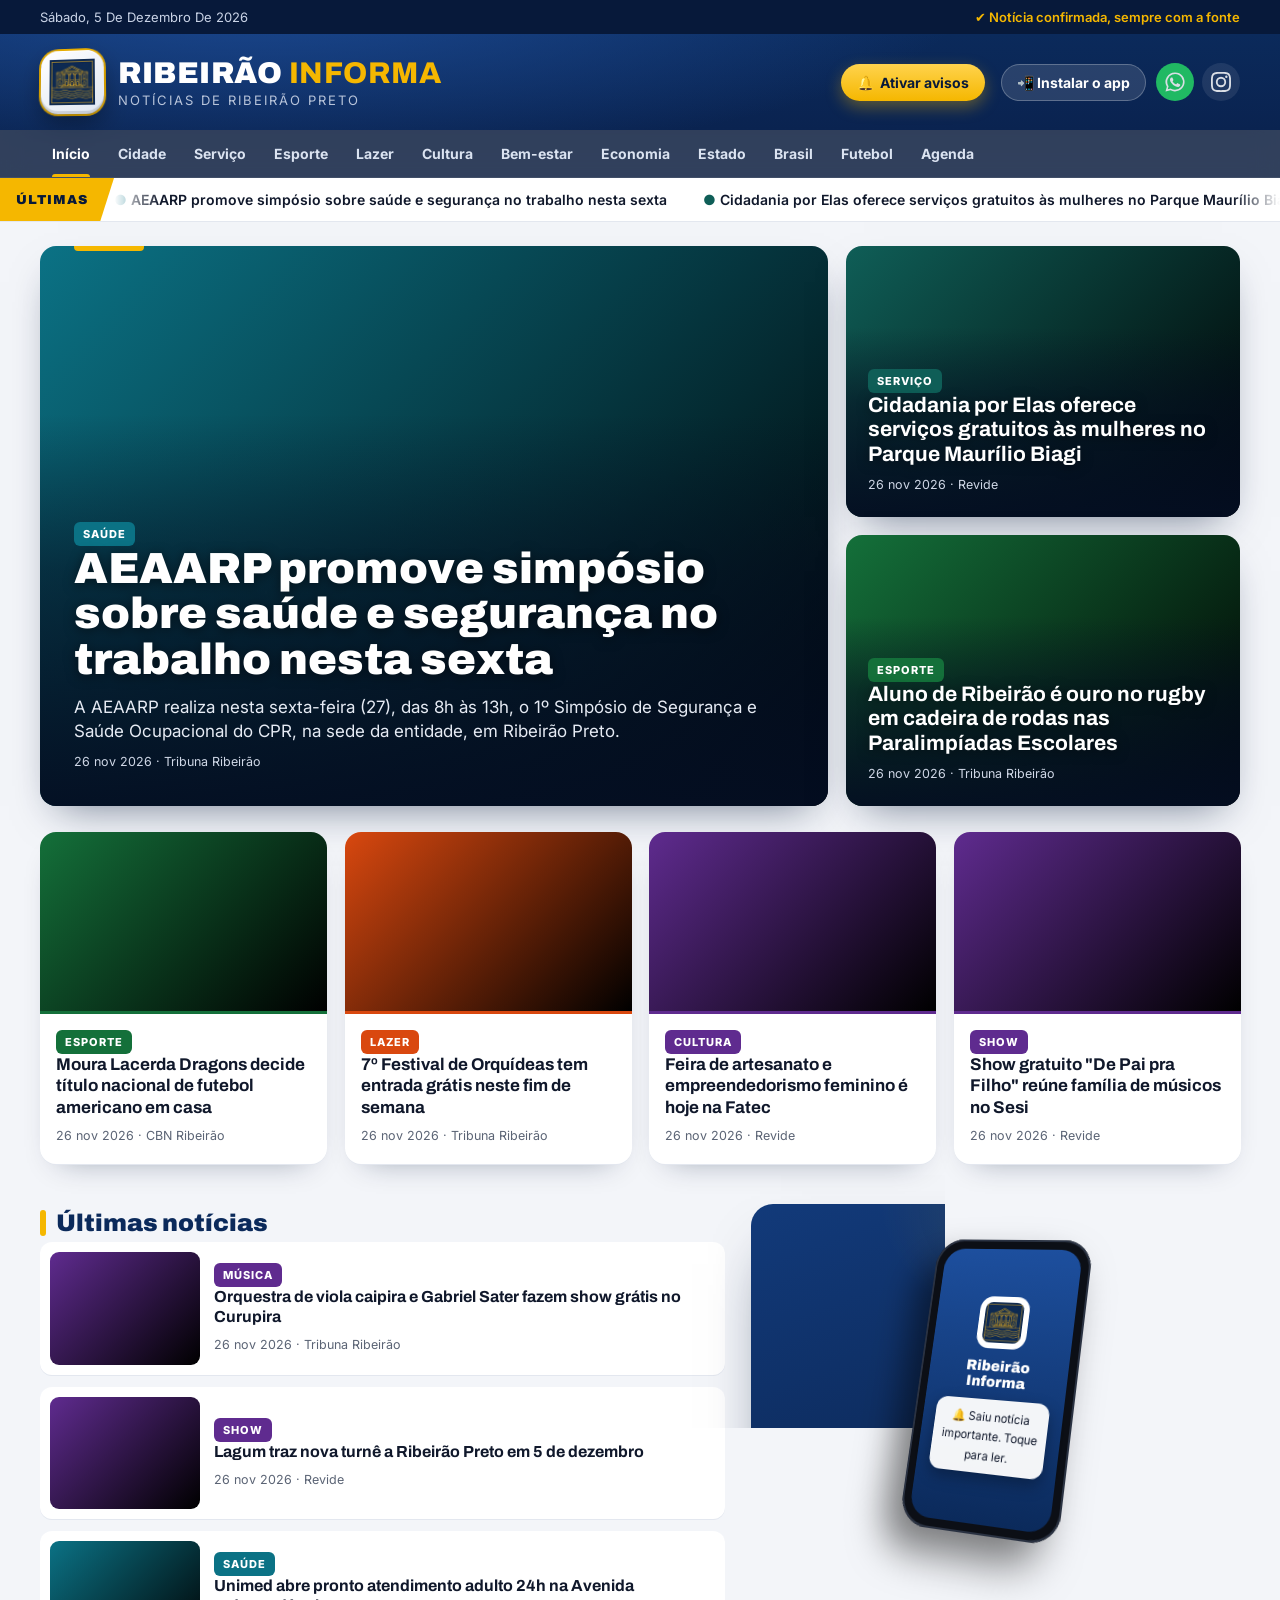
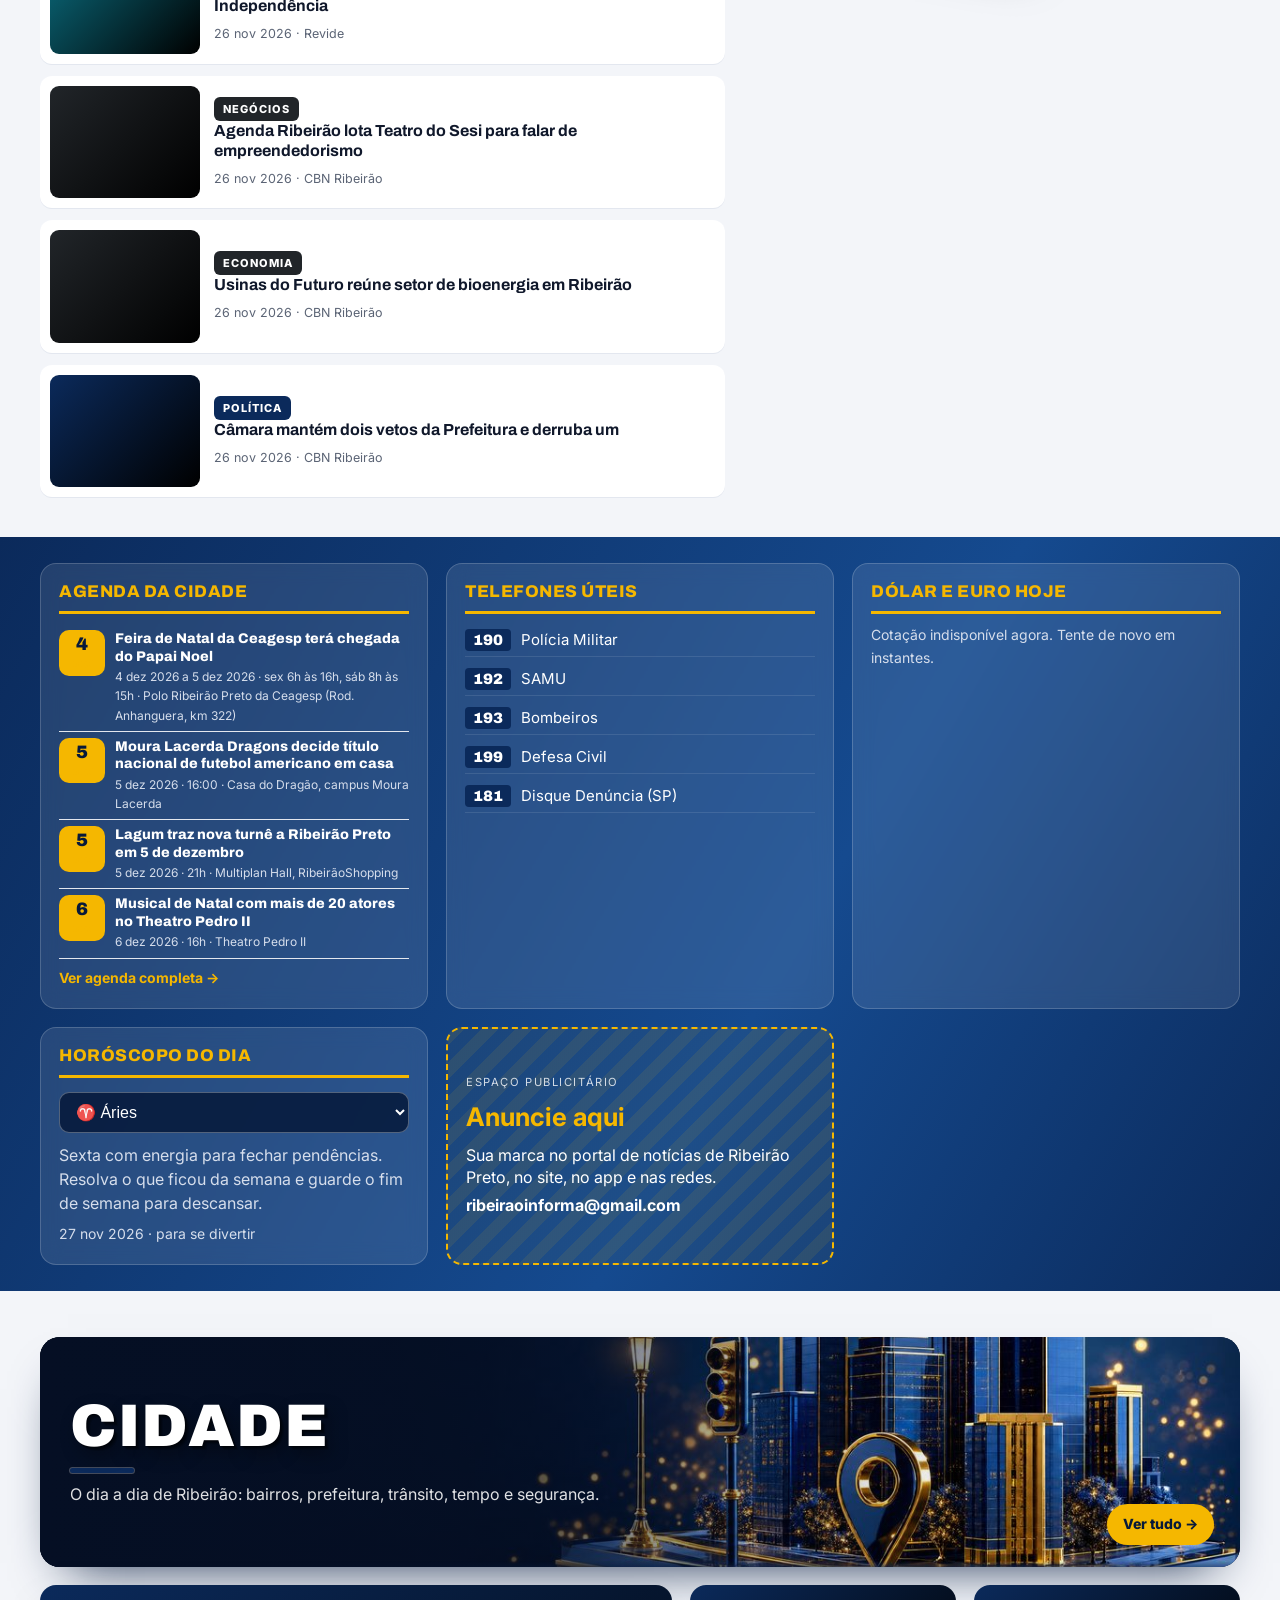
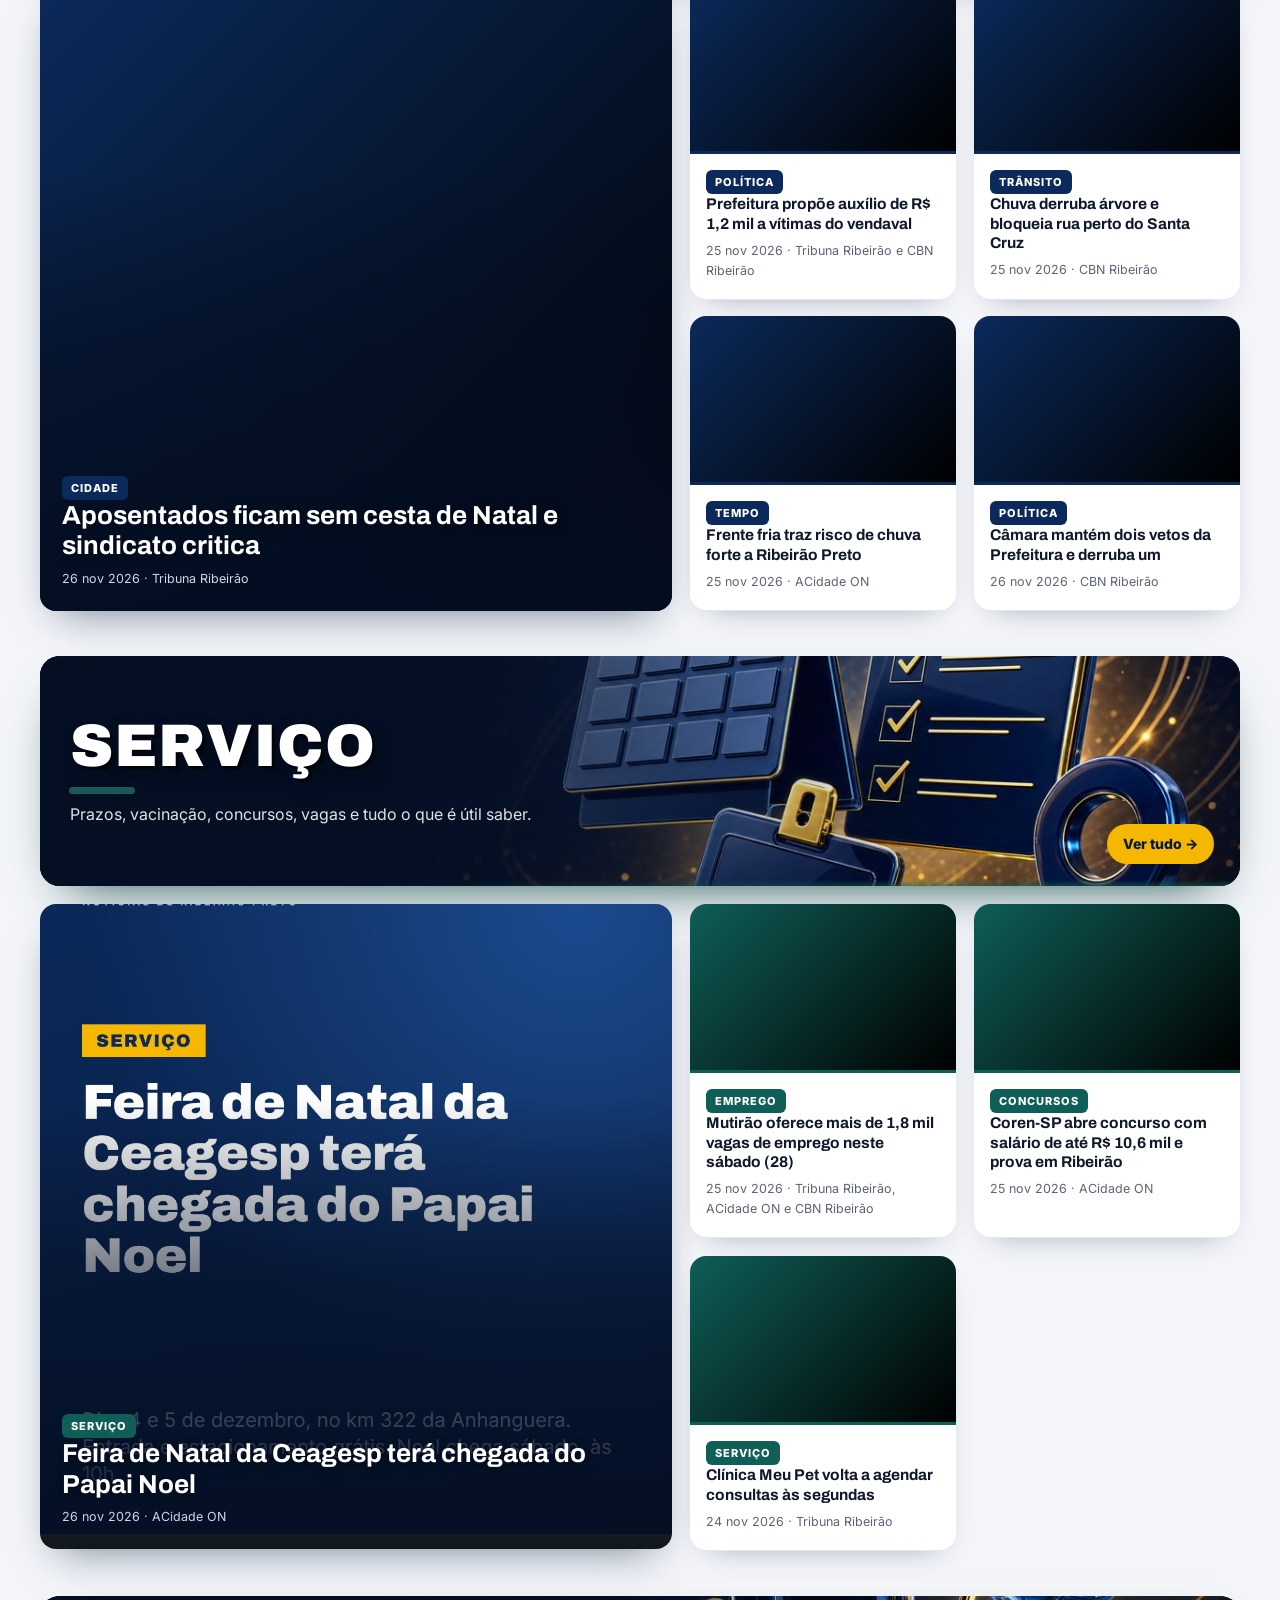
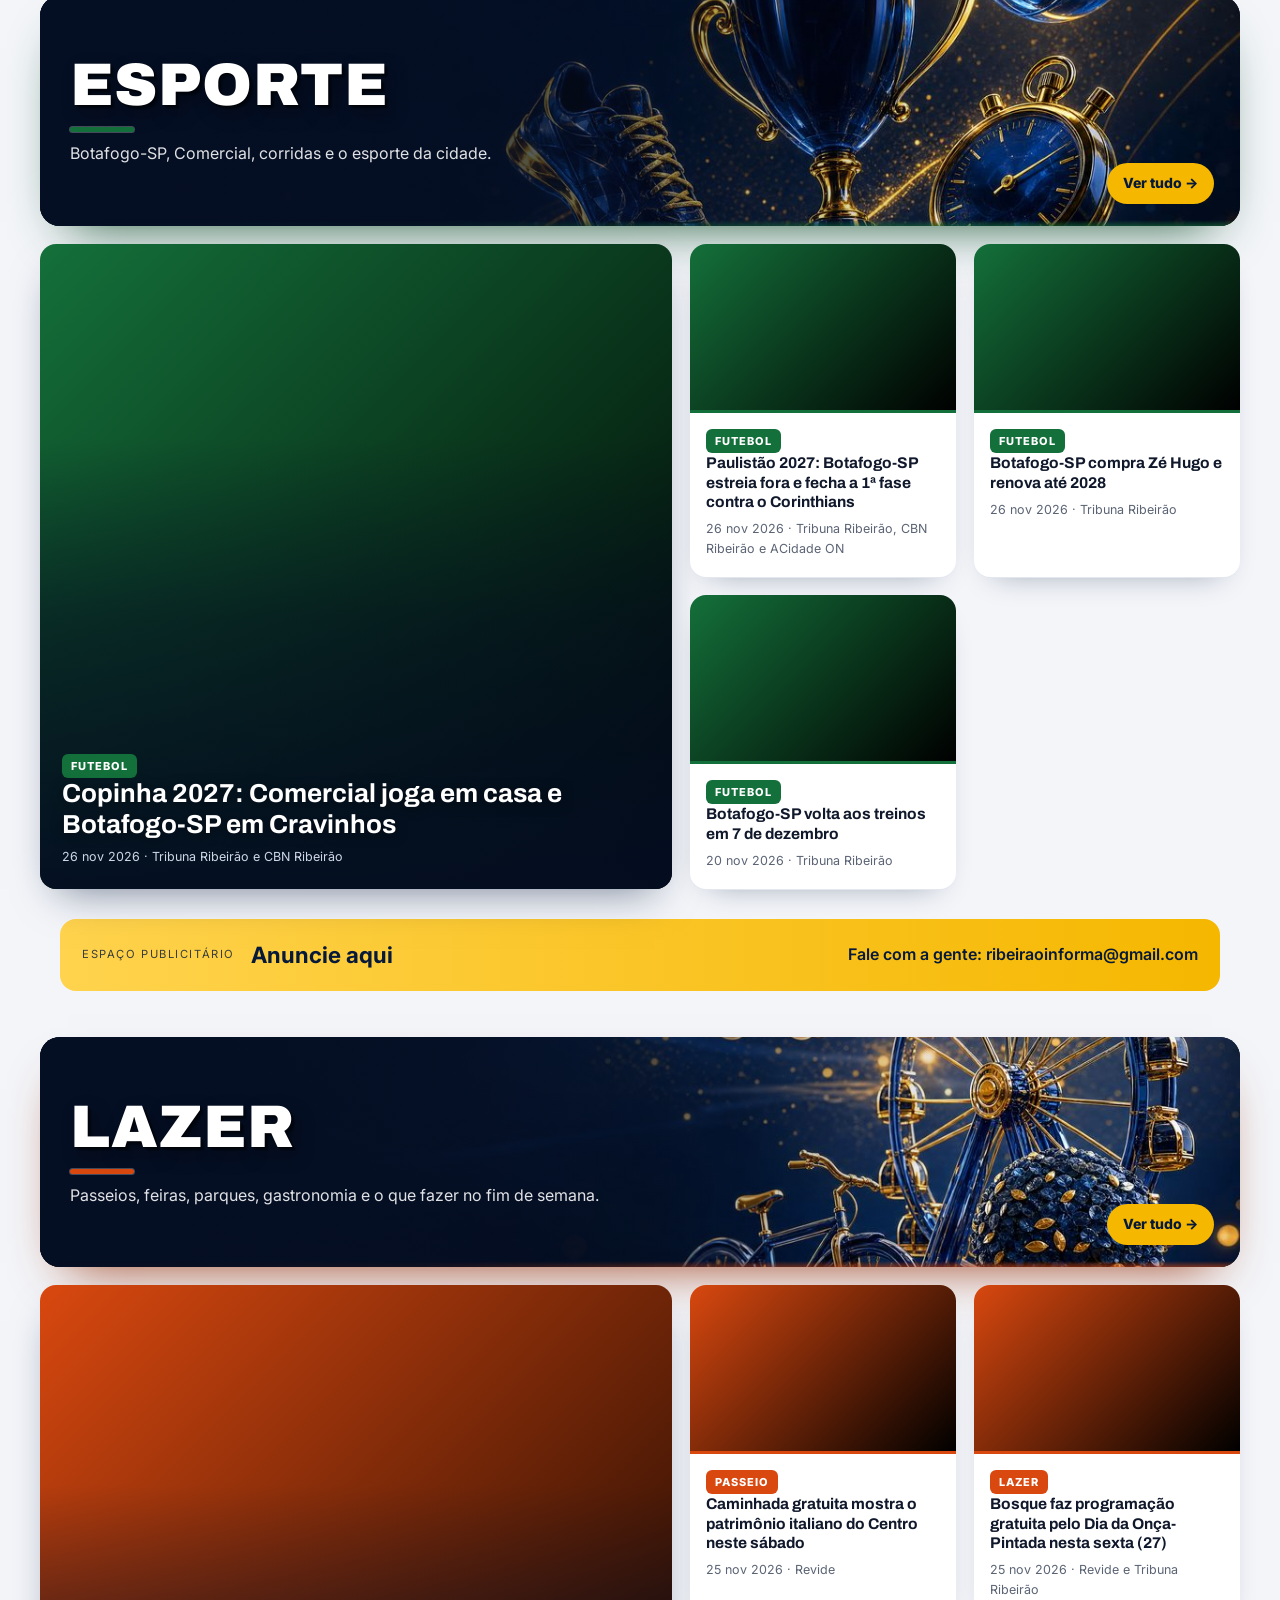
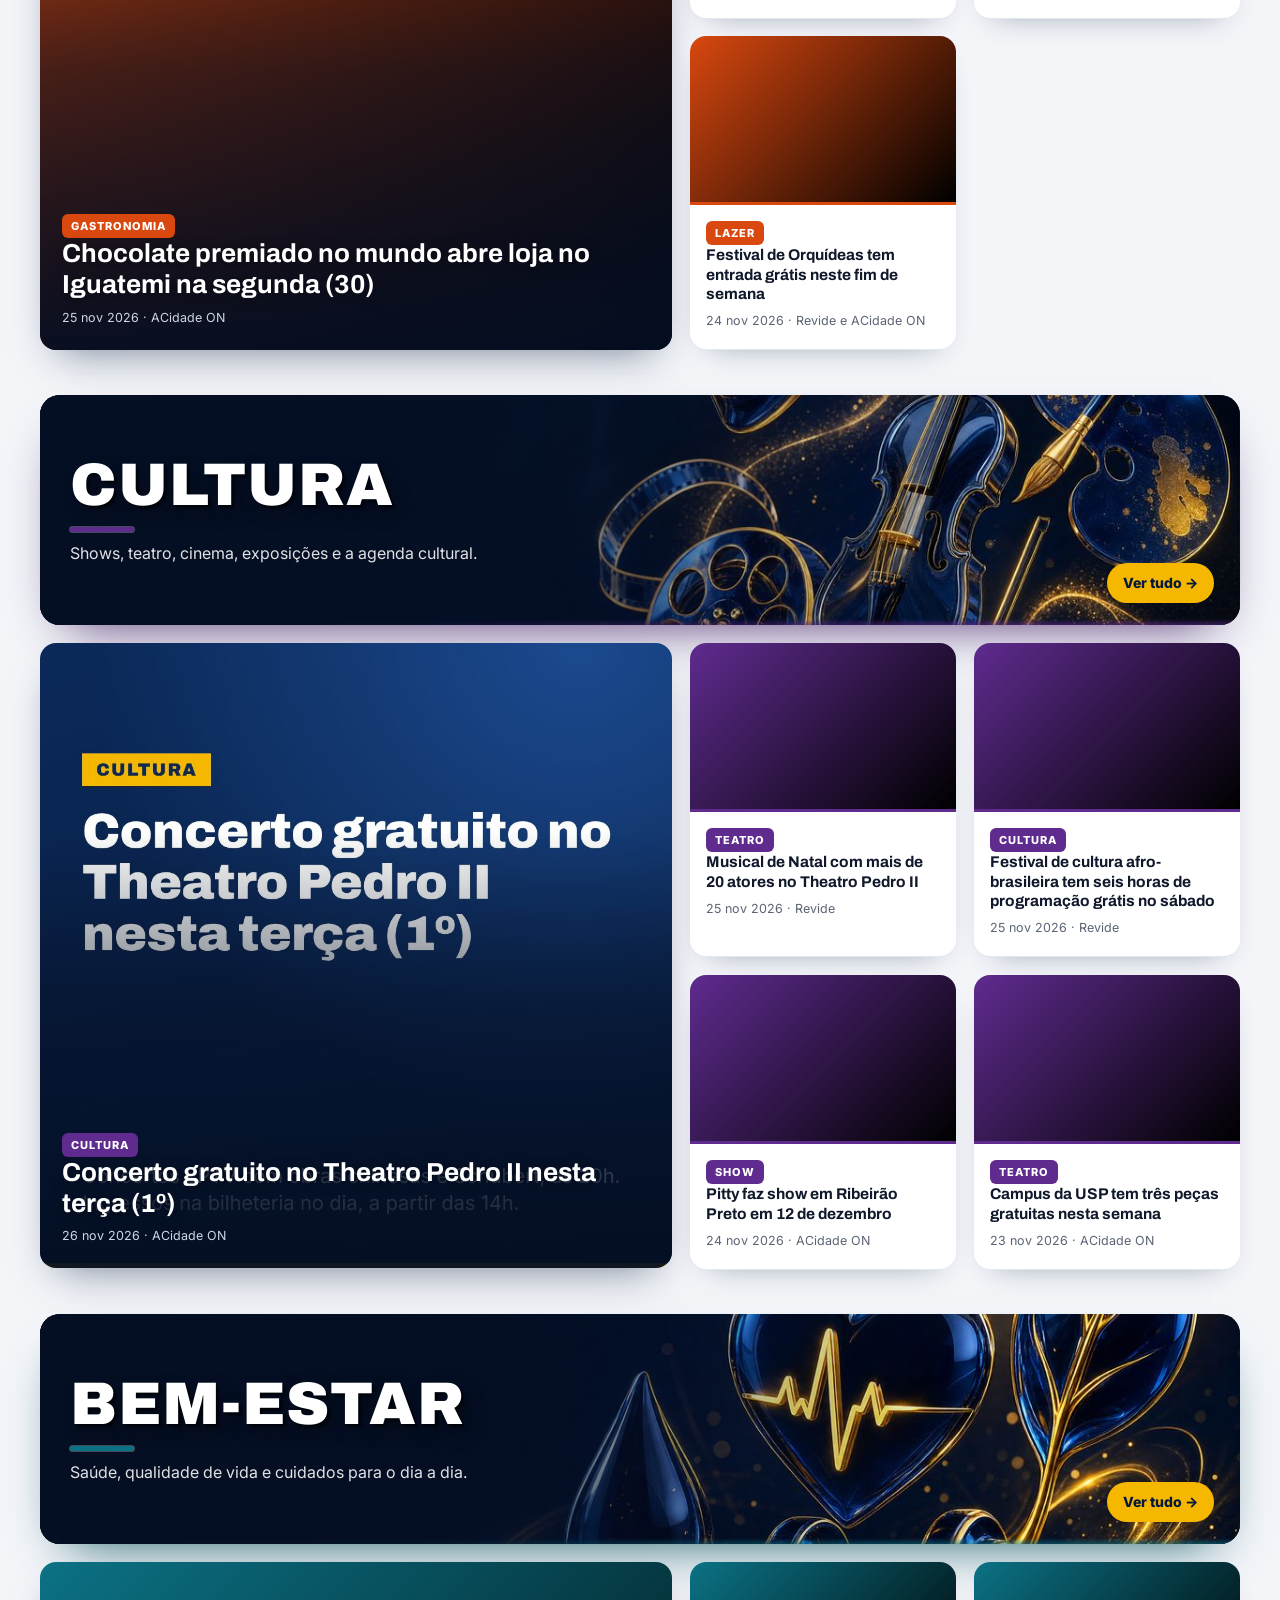
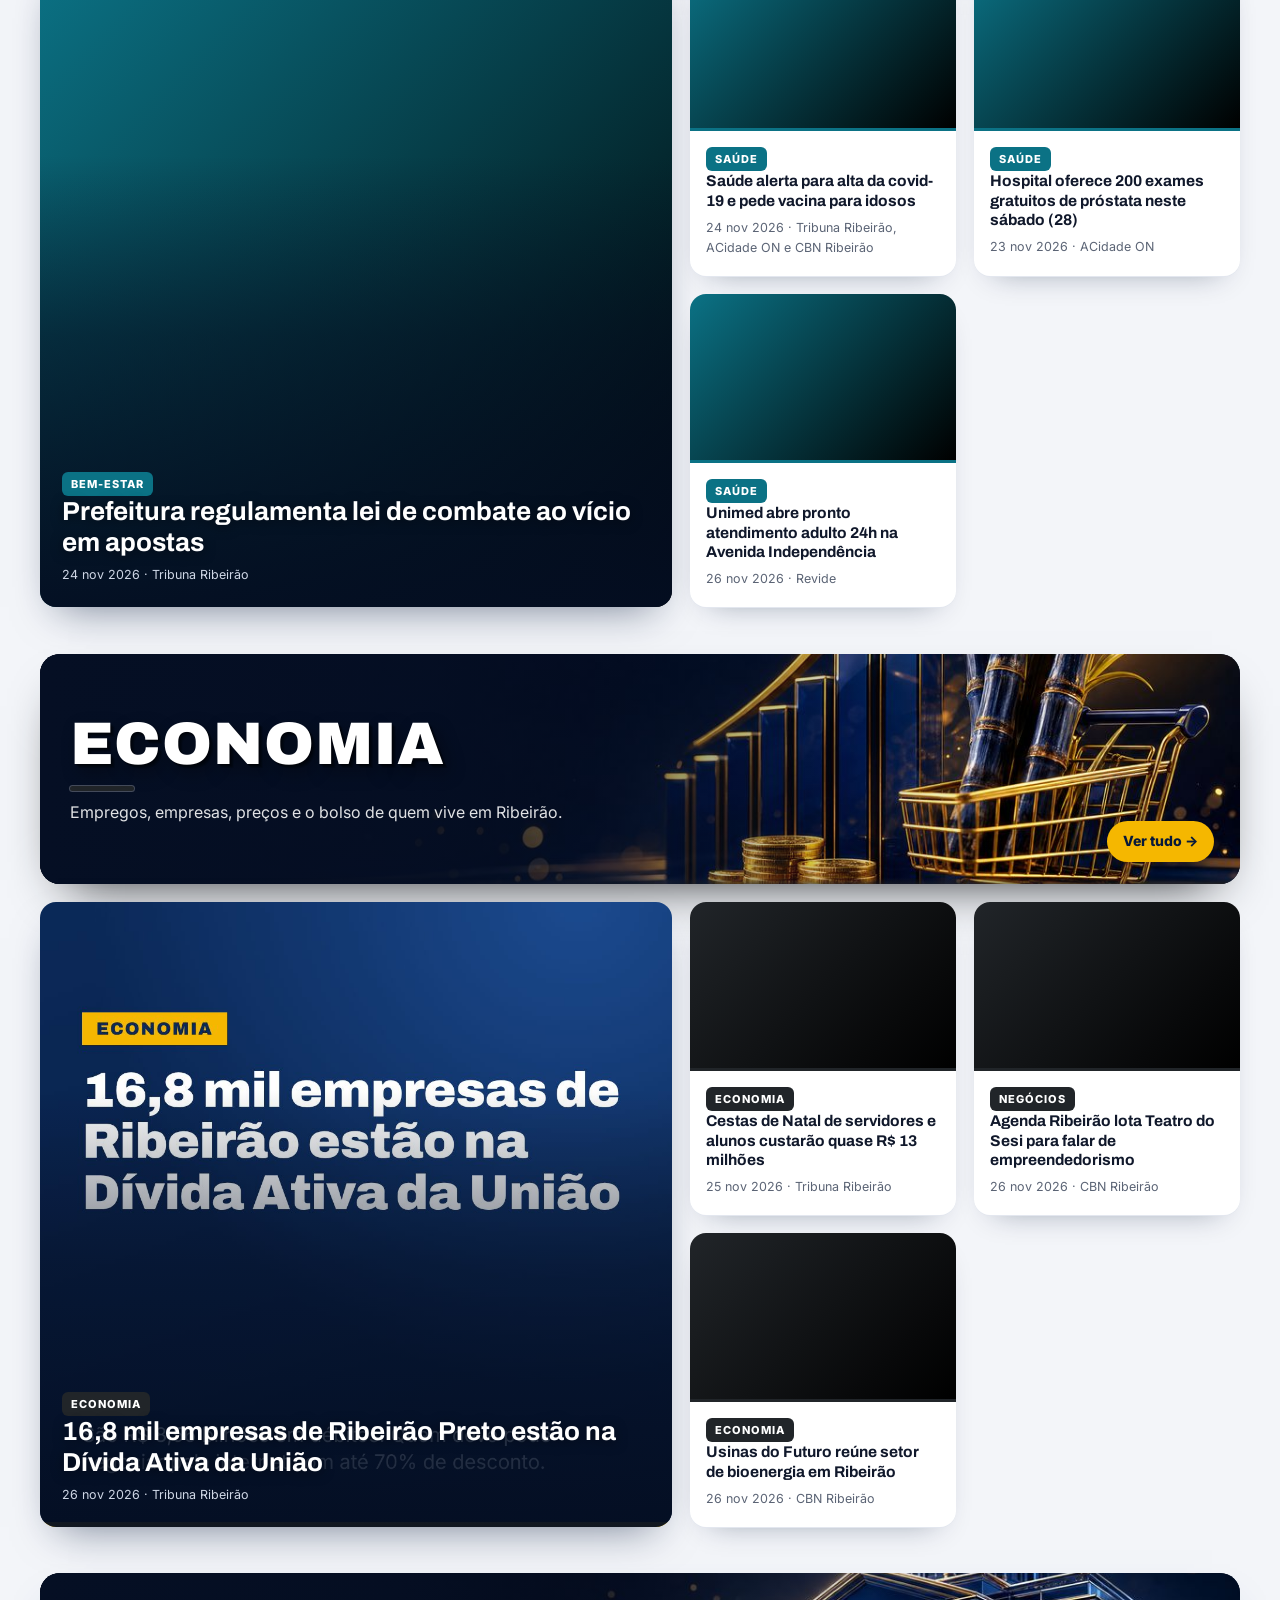
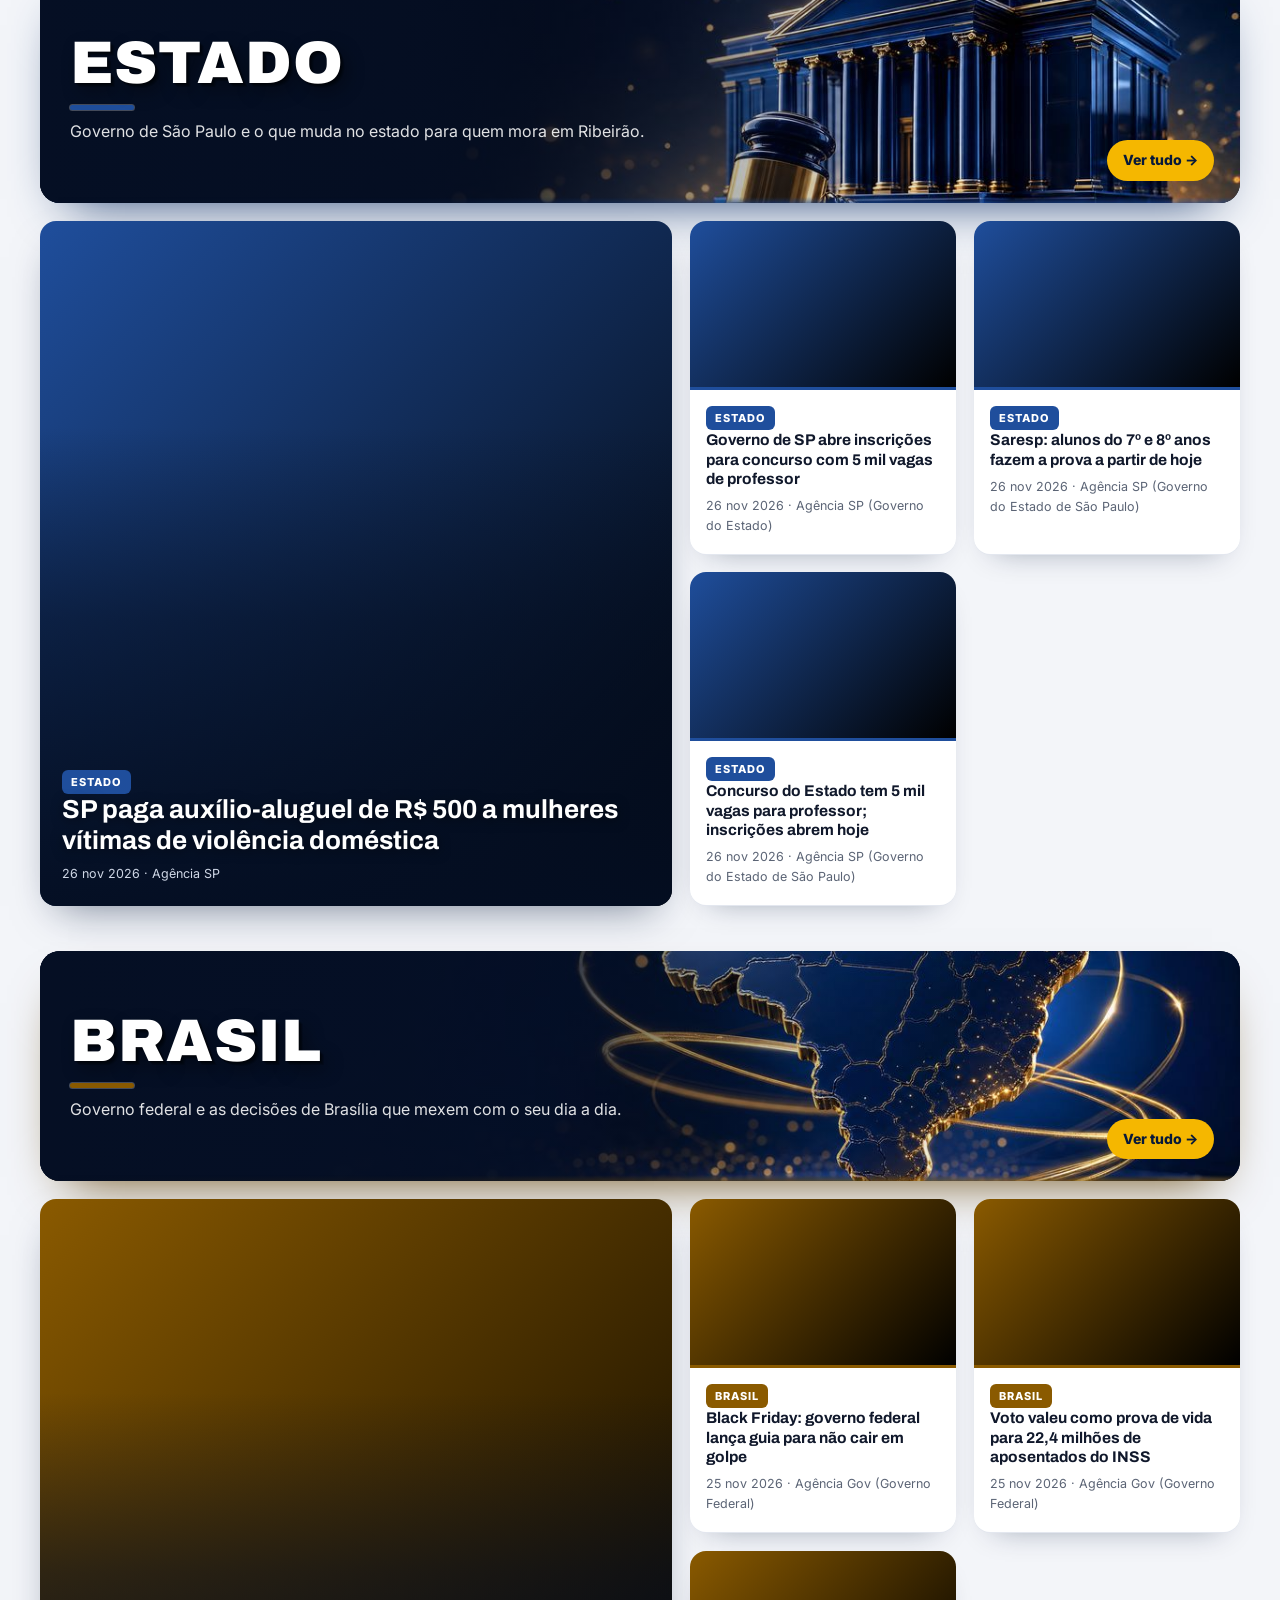
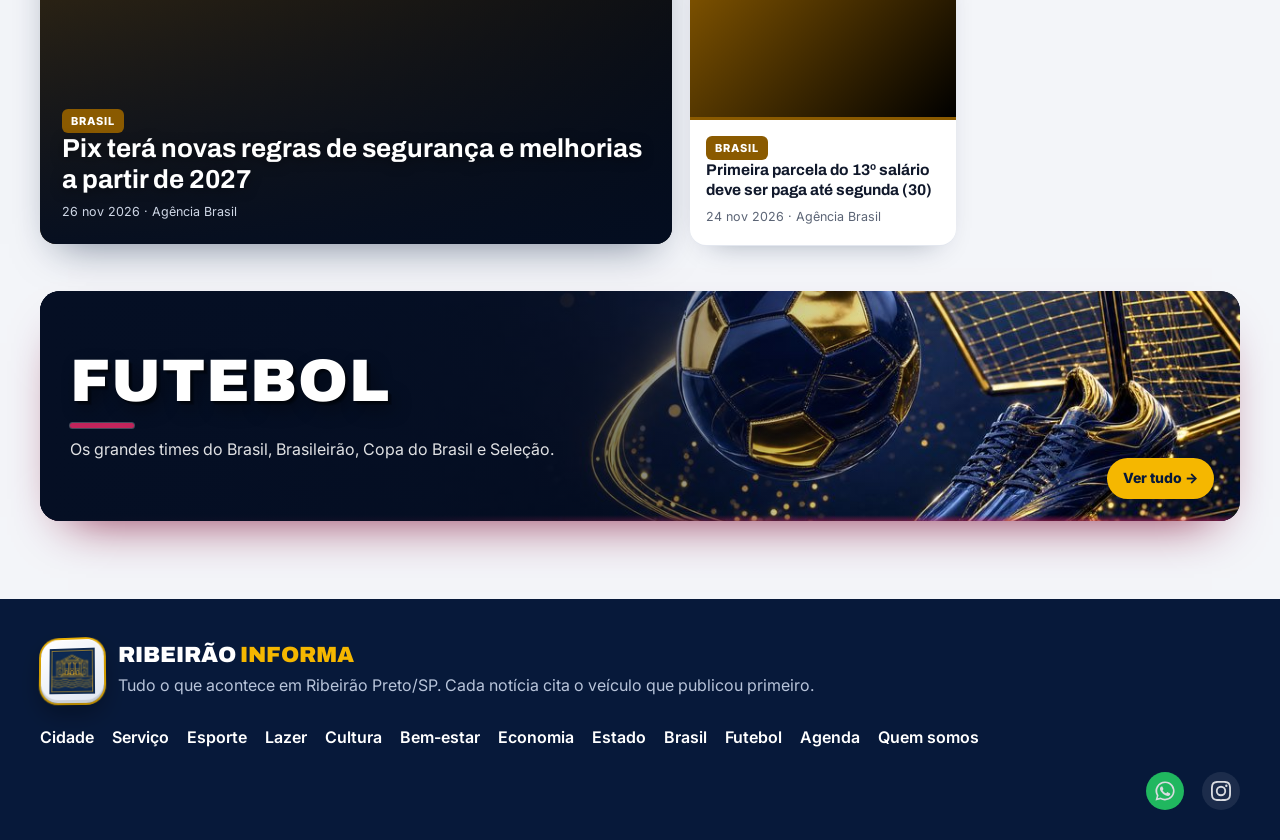
==== commit 72277ef0: "Capa: dólar e euro, horóscopo do dia e espaços Anuncie aqui Co-Authored-By: Claude Opus 5.5 <noreply" ====
--- a/index.html
+++ b/index.html
@@ -1,9 +1,9 @@
 <!doctype html><html lang="pt-BR"><head><meta charset="utf-8"><meta name="viewport" content="width=device-width,initial-scale=1"><meta name="theme-color" content="#0B2A5B">
 <link rel="preconnect" href="https://fonts.googleapis.com"><link href="https://fonts.googleapis.com/css2?family=Archivo:wght@700;800;900&family=Inter:wght@400;600;700;800&display=swap" rel="stylesheet">
-<link rel="icon" href="icones/favicon-32.png" sizes="32x32"><link rel="manifest" href="manifest.webmanifest"><link rel="apple-touch-icon" href="icones/apple-touch-icon.png"><meta name="apple-mobile-web-app-capable" content="yes"><meta name="mobile-web-app-capable" content="yes"><meta name="apple-mobile-web-app-title" content="Ribeirão Informa"><meta name="apple-mobile-web-app-status-bar-style" content="black"><link rel="stylesheet" href="assets/style.css?v=12"><link rel="stylesheet" href="assets/v2.css?v=3">
+<link rel="icon" href="icones/favicon-32.png" sizes="32x32"><link rel="manifest" href="manifest.webmanifest"><link rel="apple-touch-icon" href="icones/apple-touch-icon.png"><meta name="apple-mobile-web-app-capable" content="yes"><meta name="mobile-web-app-capable" content="yes"><meta name="apple-mobile-web-app-title" content="Ribeirão Informa"><meta name="apple-mobile-web-app-status-bar-style" content="black"><link rel="stylesheet" href="assets/style.css?v=13"><link rel="stylesheet" href="assets/v2.css?v=4">
 <title>Ribeirão Informa | Notícias de Ribeirão Preto</title>
 <meta name="description" content="Tudo o que acontece em Ribeirão Preto/SP: cidade, serviço, trânsito, tempo, segurança, cultura e esporte. Notícia confirmada, sempre com a fonte.">
 <meta property="og:title" content="Ribeirão Informa"><meta property="og:description" content="Tudo o que acontece em Ribeirão Preto, com fonte."><meta property="og:image" content="capa-facebook.jpg">
 </head><body data-pagina="capa"><div id="topo"></div>
 <main class="wrap"><div id="conteudo"><p class="vazio">Carregando notícias…</p></div></main>
-<div id="rodape"></div><script src="assets/v2.js?v=3"></script><script src="assets/app.js?v=12"></script></body></html>
+<div id="rodape"></div><script src="assets/v2.js?v=4"></script><script src="assets/app.js?v=13"></script></body></html>
--- a/assets/v2.css
+++ b/assets/v2.css
@@ -1039,3 +1039,60 @@
   .v2-capa-ed[data-capa] .v2-capa-fundo { background-position: 70% center; }
   .v2-capa-ed[data-capa] .v2-capa-fundo::after { background: linear-gradient(90deg, rgba(5,15,36,.92) 0%, rgba(5,15,36,.7) 50%, rgba(5,15,36,.15) 100%); }
 }
+
+/* cotação, horóscopo e anuncie */
+.v2-moeda {
+  display: flex;
+  align-items: baseline;
+  gap: 10px;
+  padding: 8px 0;
+  border-bottom: 1px solid rgba(255, 255, 255, 0.14);
+  color: #fff;
+}
+.v2-moeda span { flex: 1; }
+.v2-moeda b { font-size: 1.25rem; color: var(--ouro); }
+.v2-moeda em { font-style: normal; font-size: 0.85rem; font-weight: 700; }
+.v2-moeda .sobe { color: #4ade80; }
+.v2-moeda .desce { color: #f87171; }
+#v2-horoscopo select {
+  width: 100%;
+  padding: 10px 12px;
+  border-radius: 10px;
+  border: 1px solid rgba(255, 255, 255, 0.3);
+  background: rgba(7, 25, 58, 0.85);
+  color: #fff;
+  font-size: 1rem;
+  margin: 4px 0 10px;
+}
+.v2-horo-txt { color: #fff; line-height: 1.5; margin: 0 0 8px; }
+body.v2 .v2-anuncie {
+  display: flex;
+  flex-direction: column;
+  justify-content: center;
+  gap: 6px;
+  text-decoration: none;
+  border-radius: var(--raio);
+  padding: 18px;
+  background: repeating-linear-gradient(135deg, rgba(245, 183, 0, 0.12) 0 12px, rgba(245, 183, 0, 0.04) 12px 24px);
+  border: 2px dashed var(--ouro);
+  color: #fff;
+}
+.v2-anuncie span, .v2-anuncie-faixa span { font-size: 0.7rem; letter-spacing: 0.14em; opacity: 0.8; }
+body.v2 .v2-anuncie b { font-size: 1.6rem; color: var(--ouro); }
+body.v2 .v2-anuncie p, body.v2 .v2-anuncie i, body.v2 .v2-anuncie span { color: #fff; margin: 0; line-height: 1.4; }
+.v2-anuncie i { font-style: normal; font-weight: 700; word-break: break-all; }
+.v2-anuncie-wrap { max-width: 1200px; margin: 30px auto; padding: 0 20px; }
+body.v2 .v2-anuncie-faixa {
+  display: flex;
+  align-items: center;
+  gap: 16px;
+  flex-wrap: wrap;
+  padding: 18px 22px;
+  border-radius: var(--raio);
+  text-decoration: none;
+  color: var(--azul2);
+  background: linear-gradient(90deg, #ffd34d, var(--ouro));
+}
+.v2-anuncie-faixa b { font-size: 1.4rem; }
+.v2-anuncie-faixa em { font-style: normal; margin-left: auto; font-weight: 600; }
+@media (max-width: 700px) { .v2-anuncie-faixa em { margin-left: 0; } }
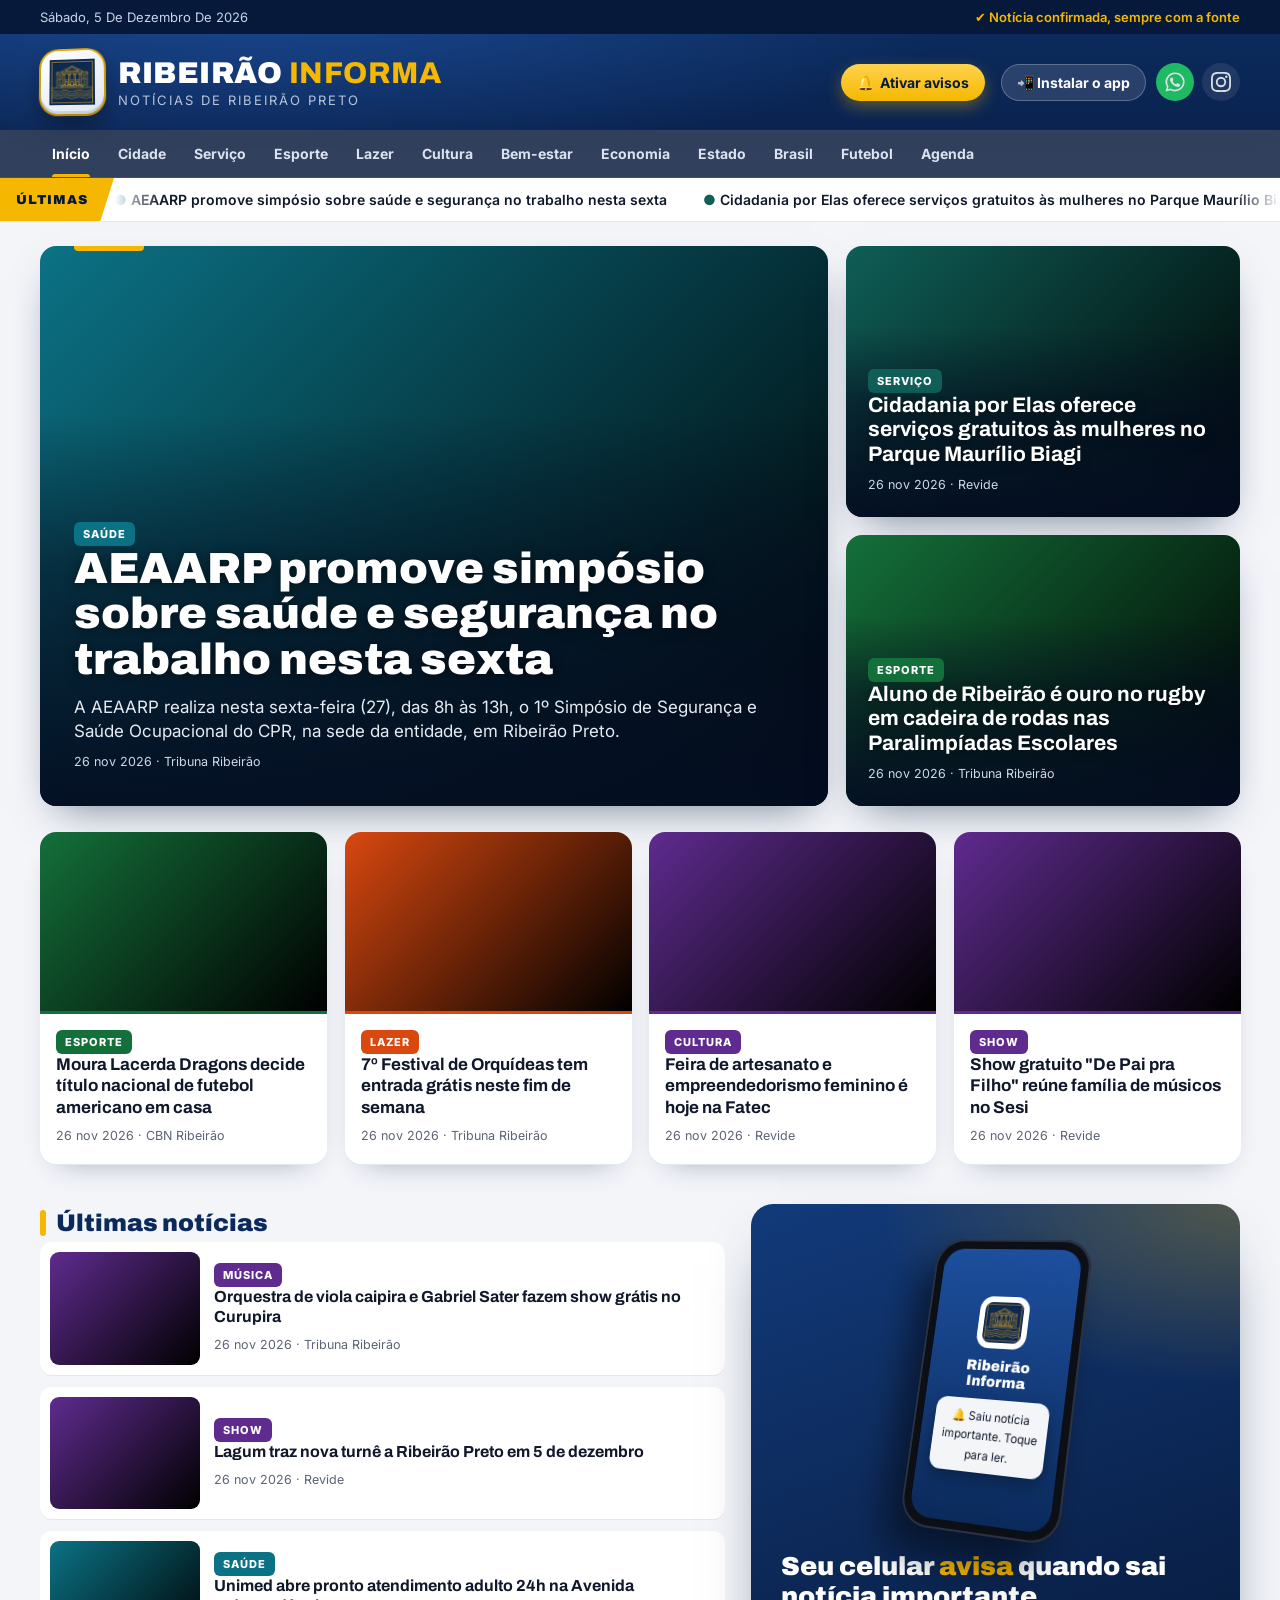
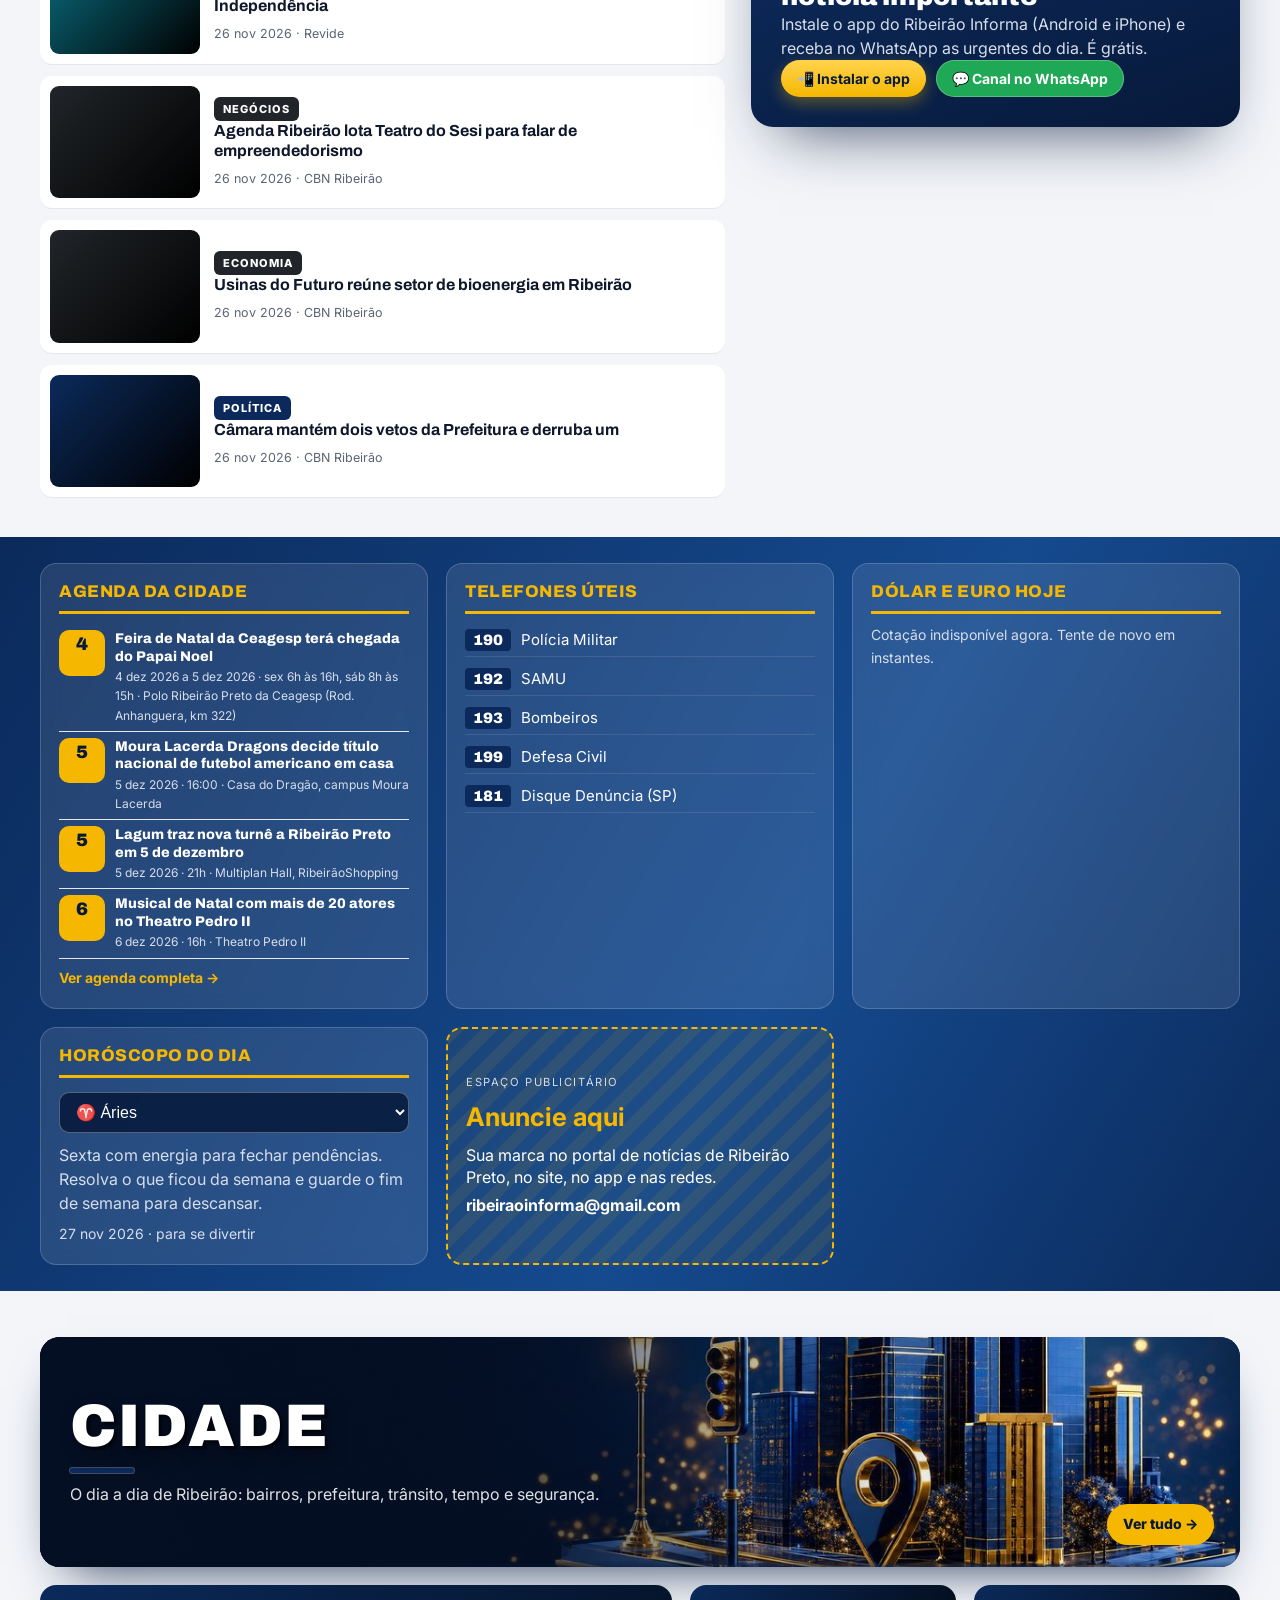
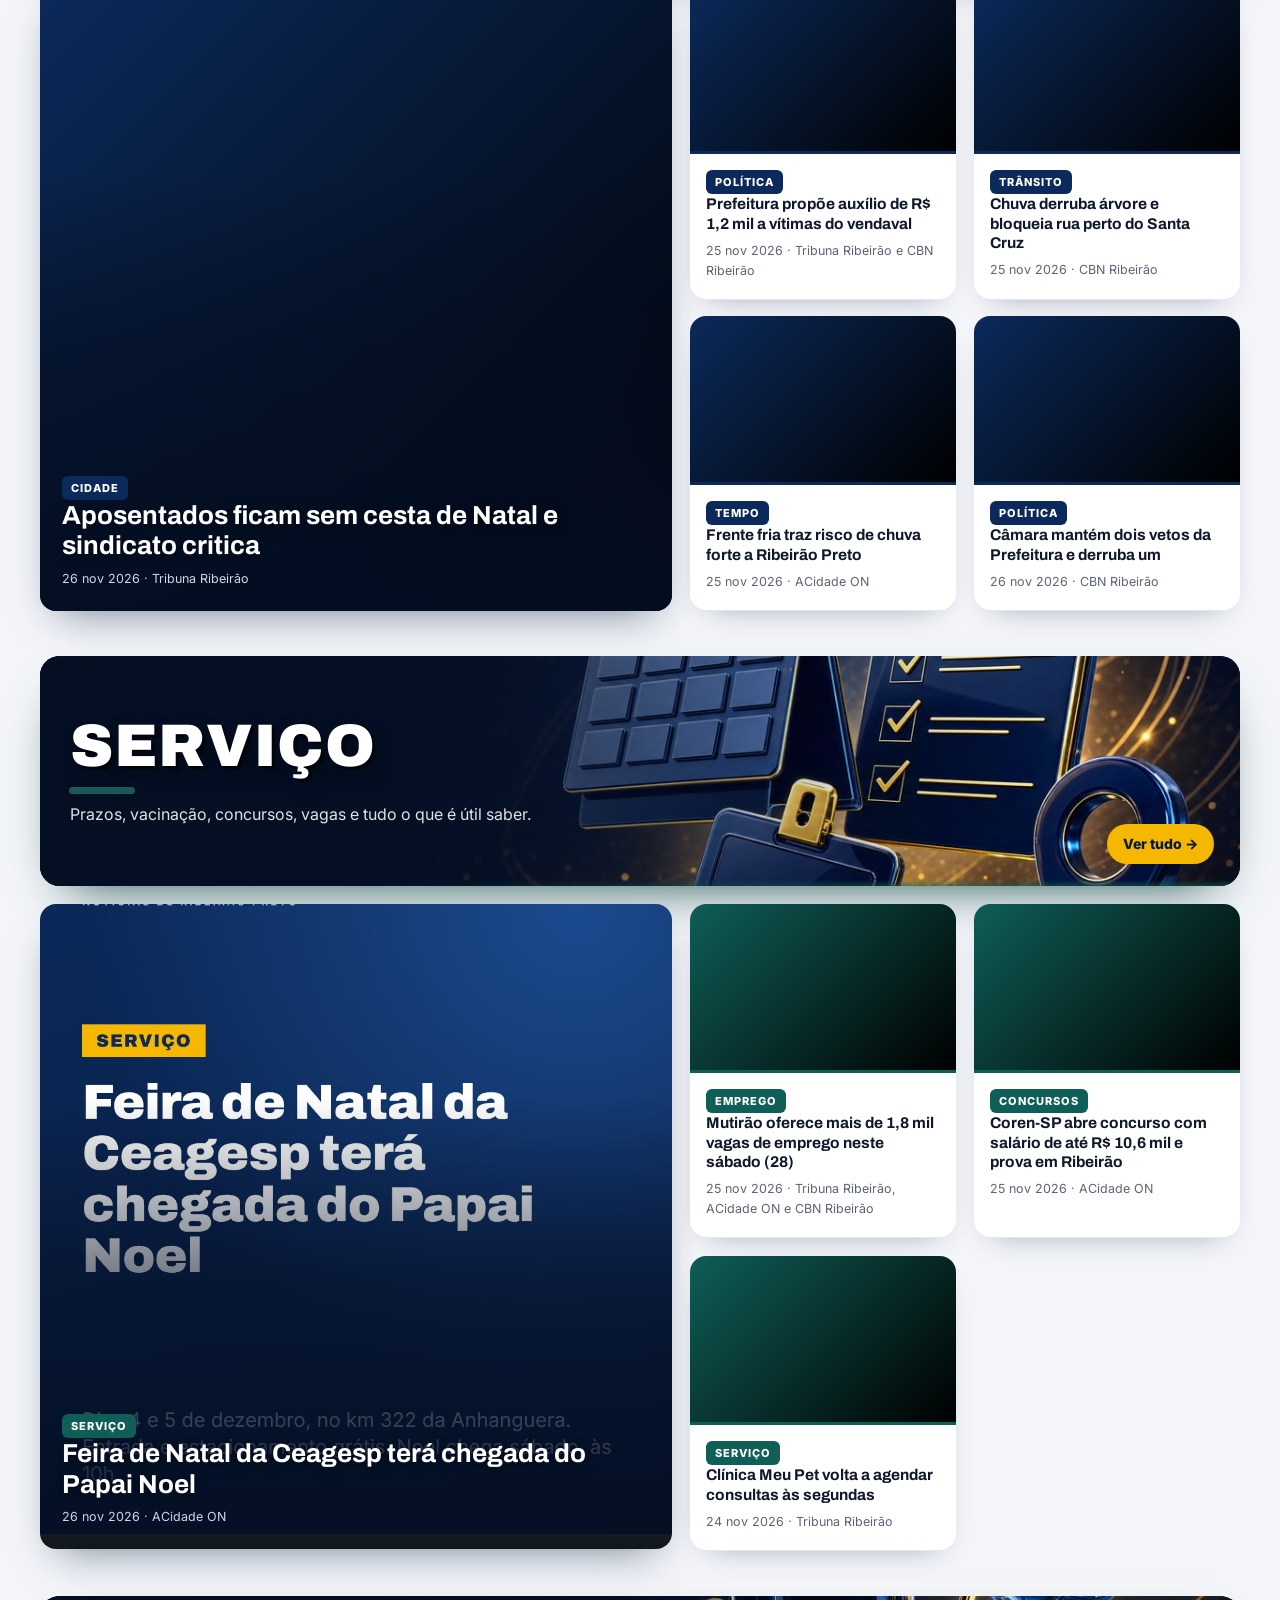
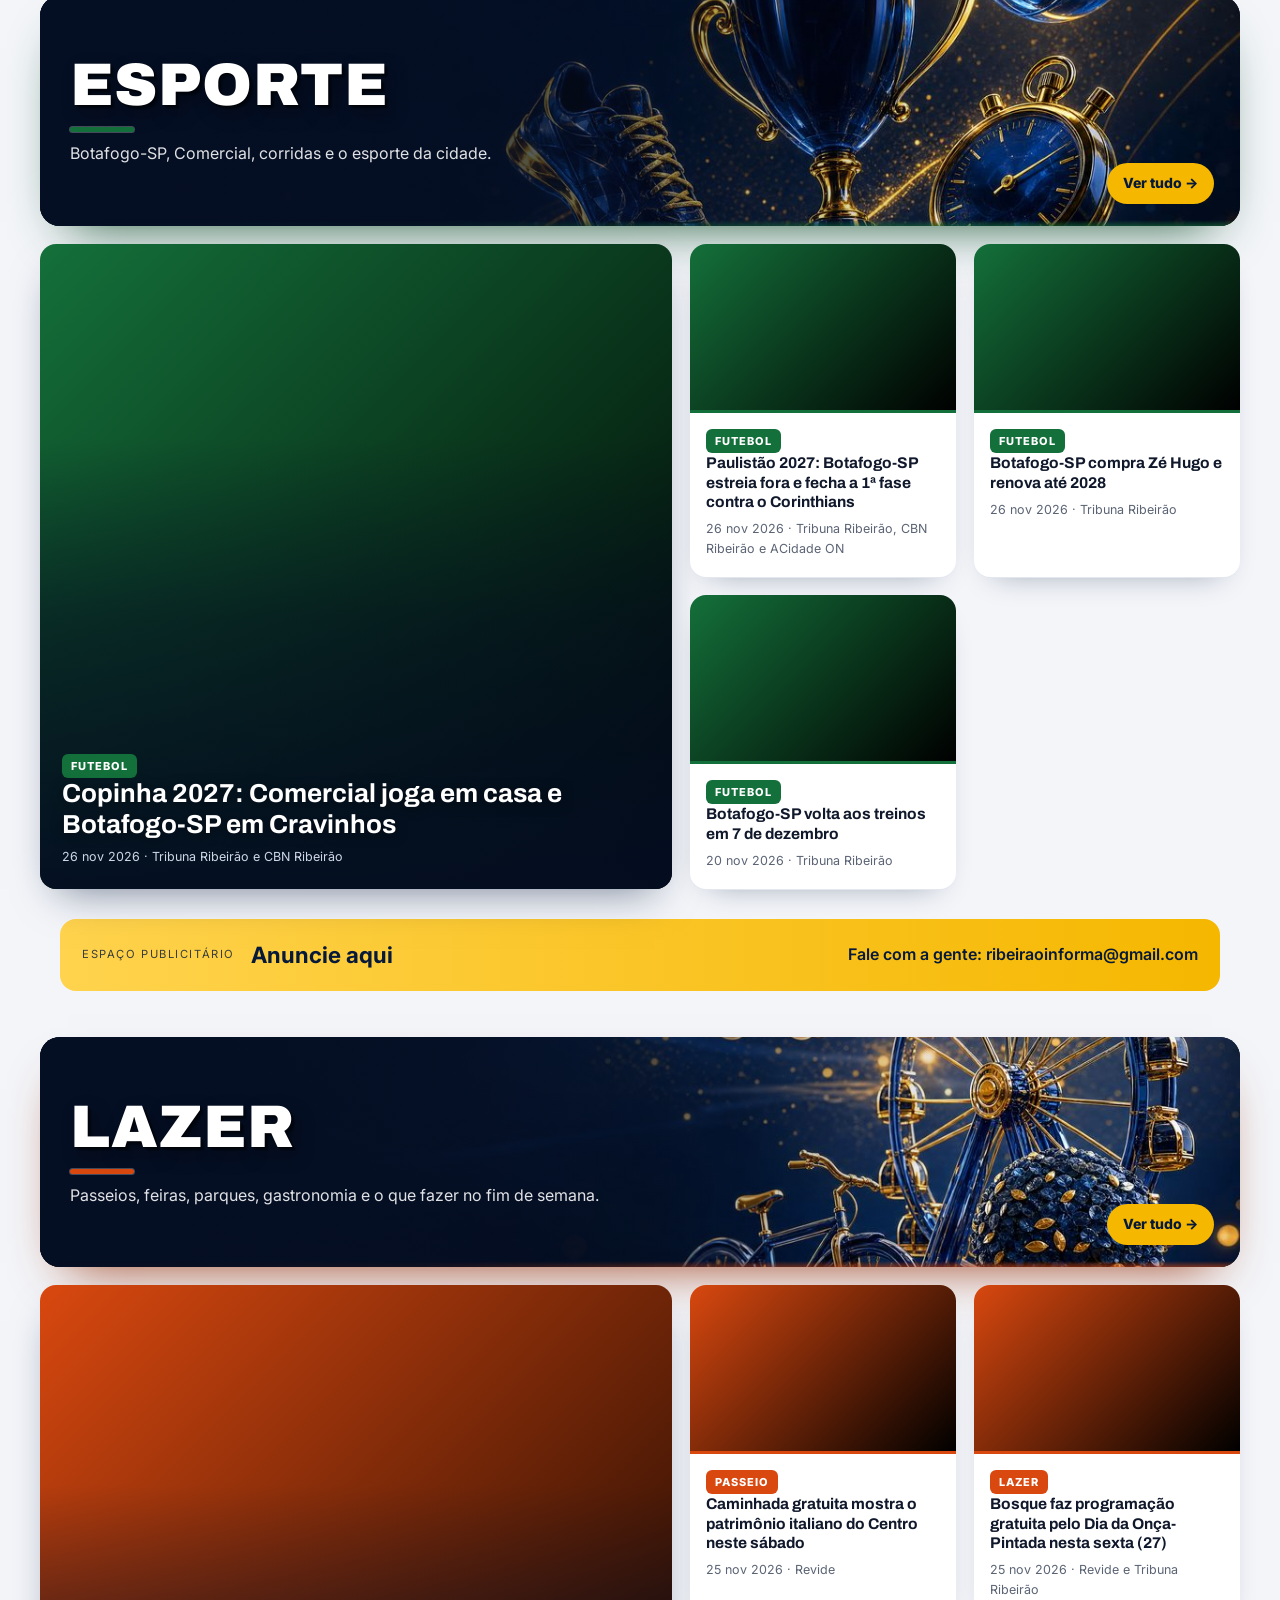
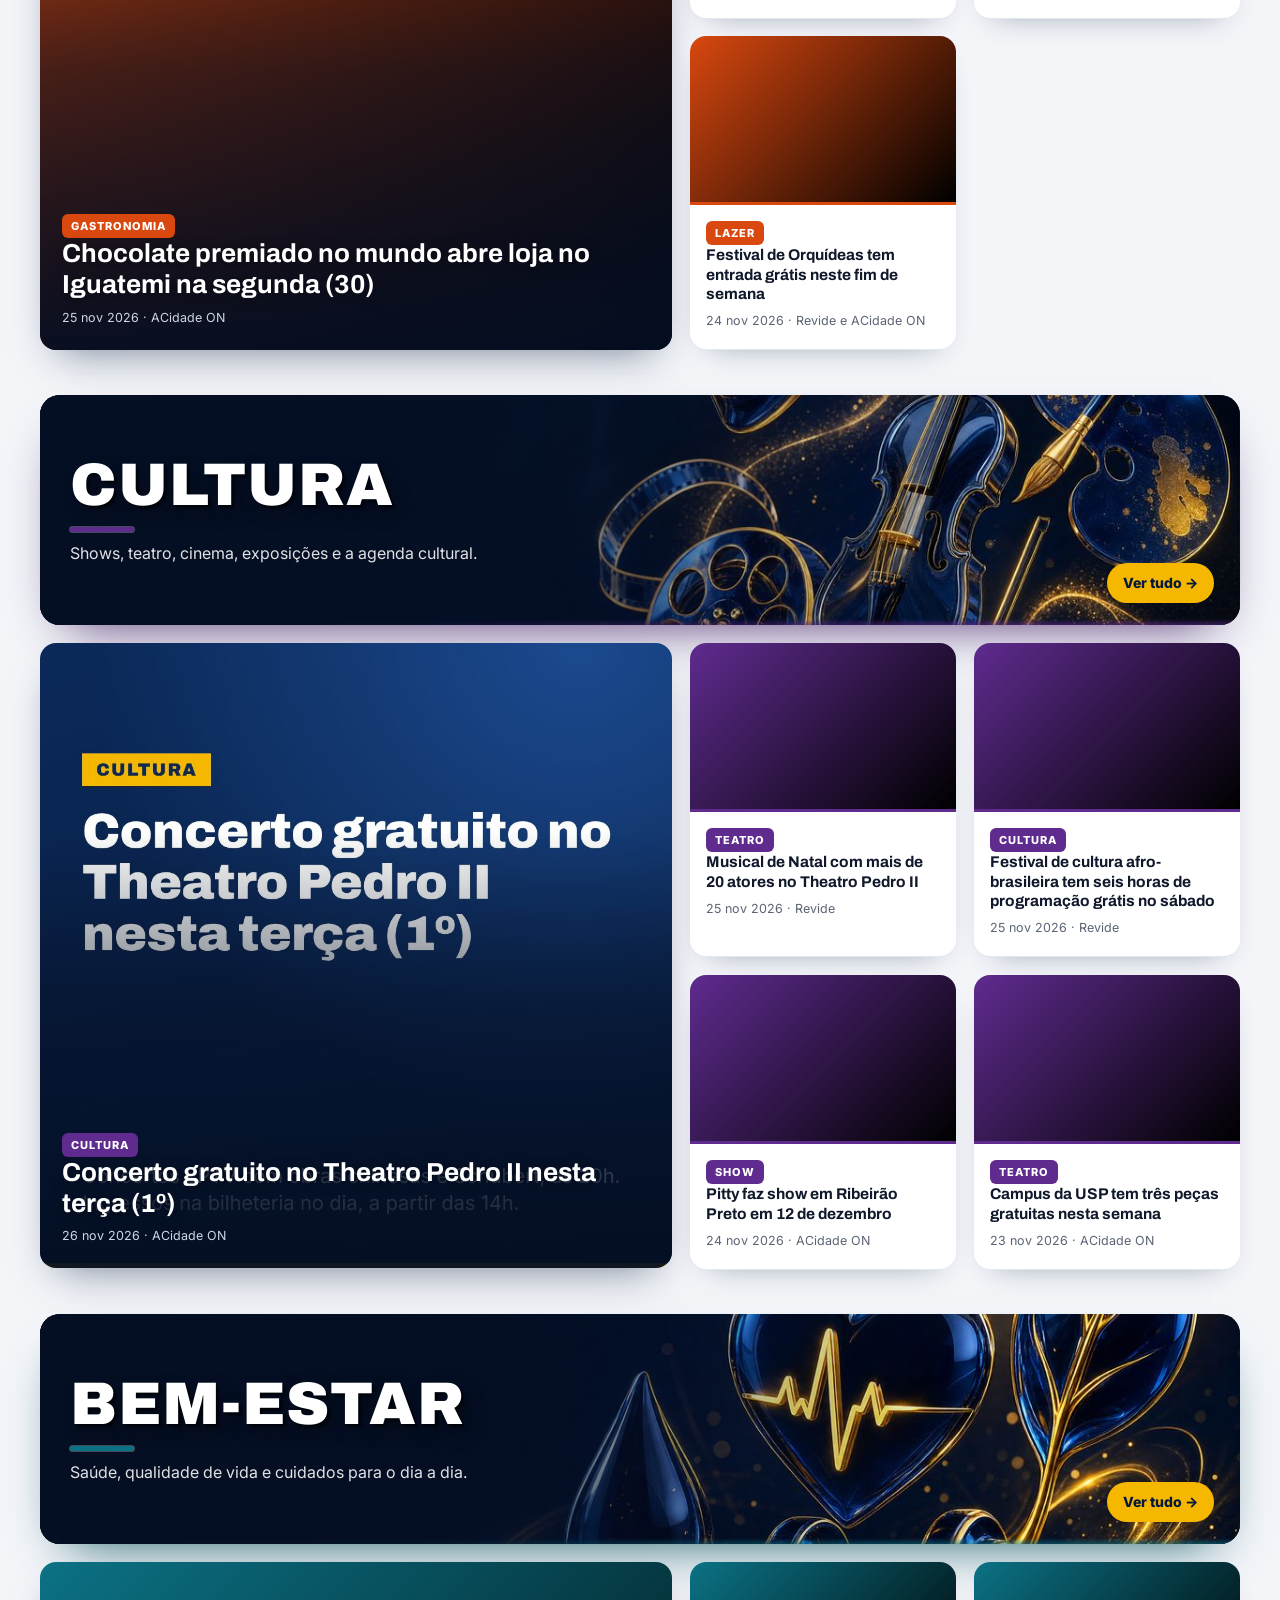
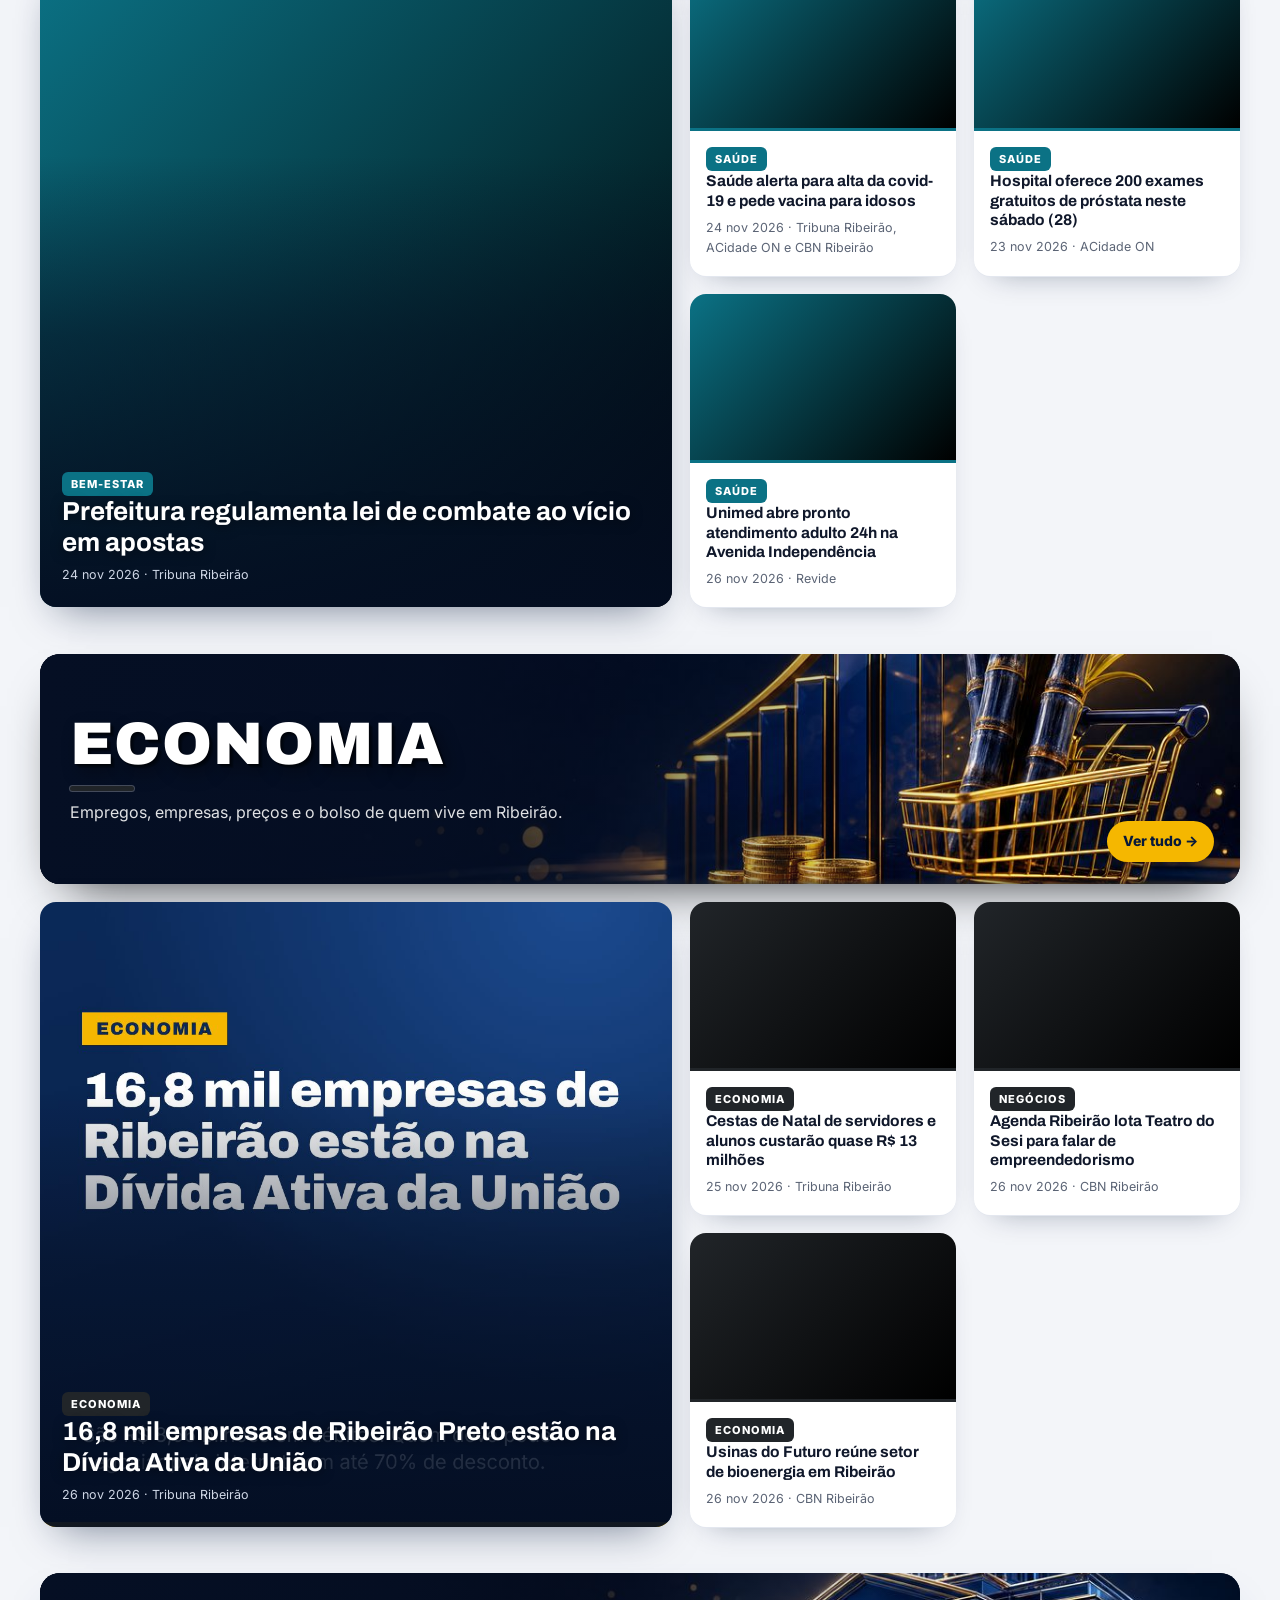
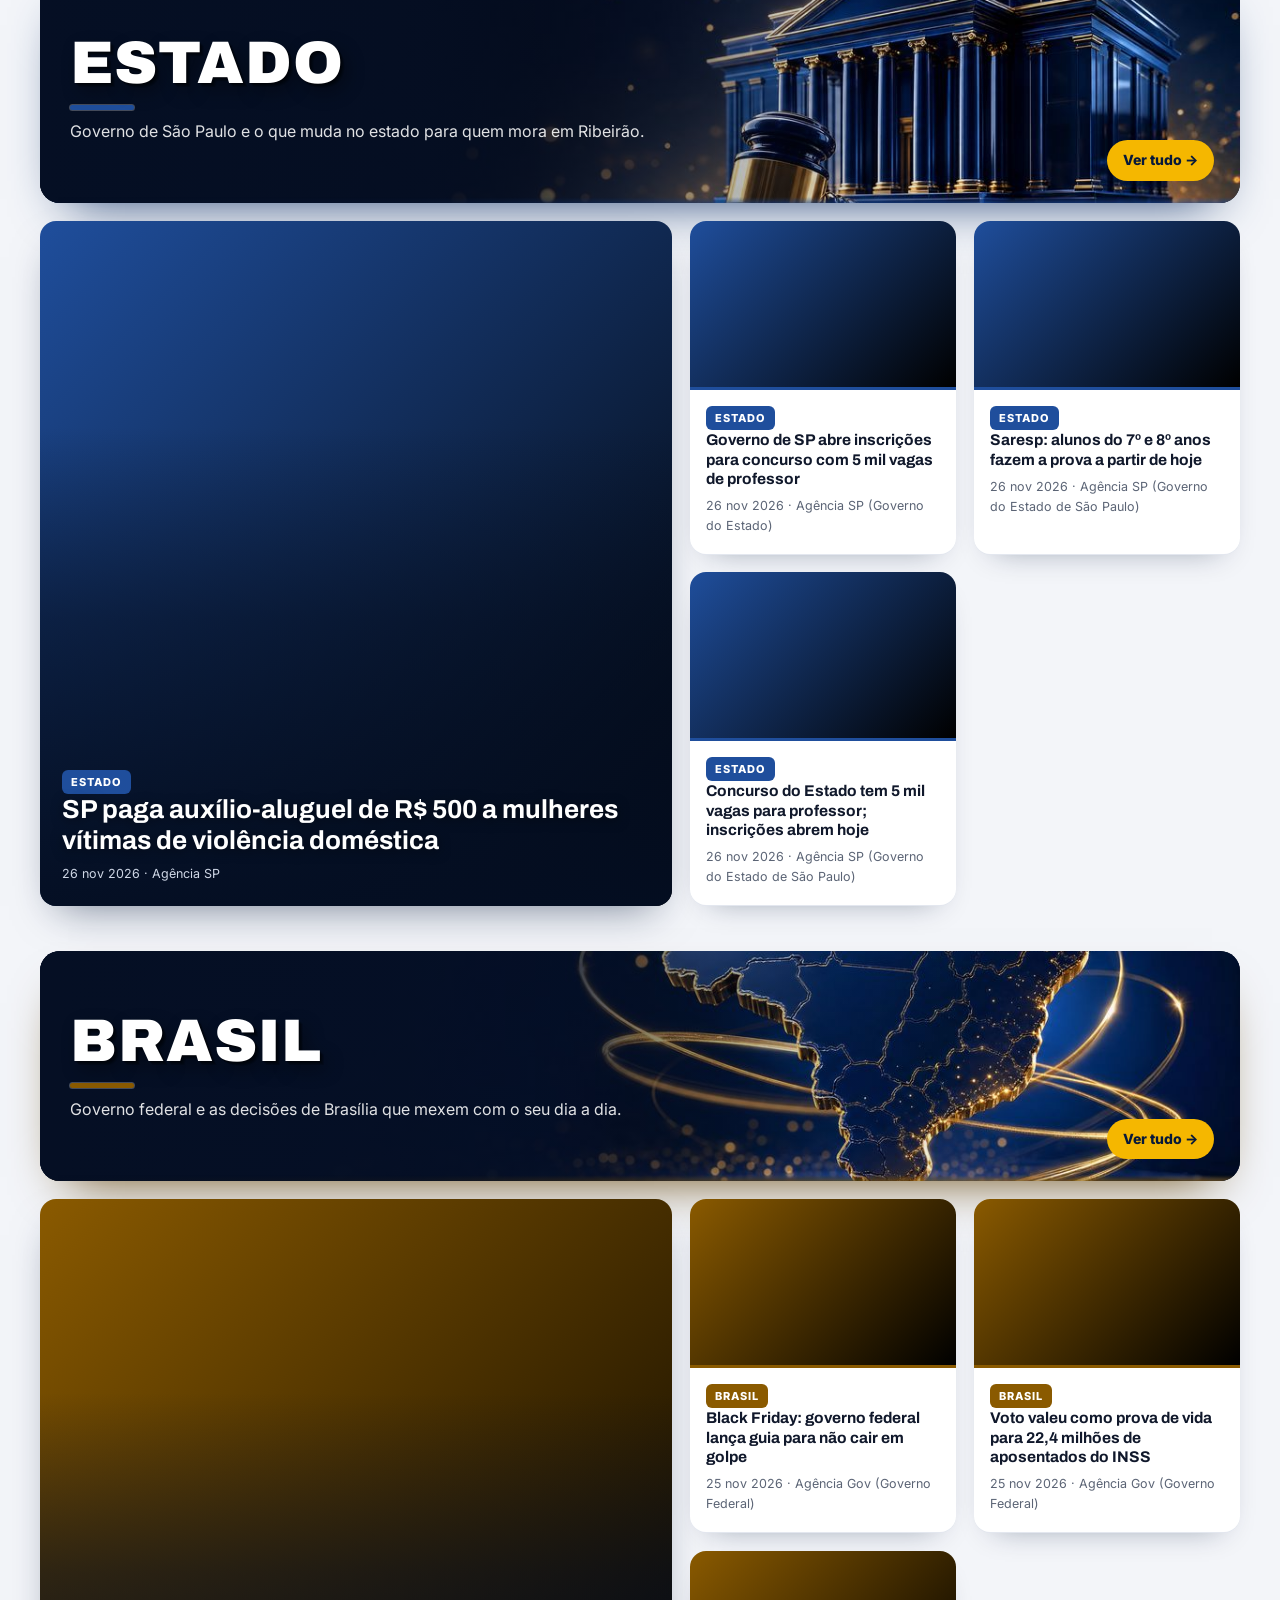
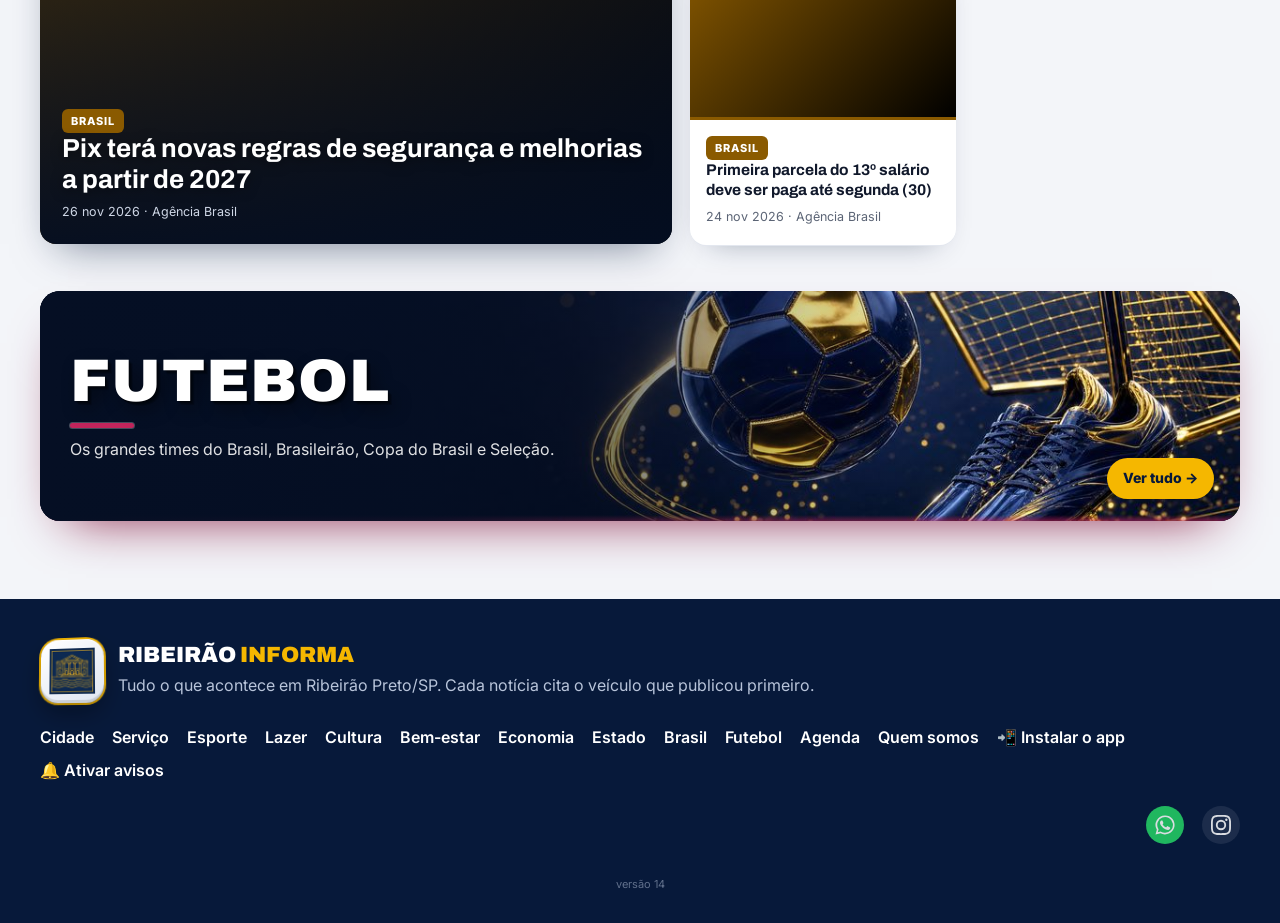
==== commit 11d3e112: "Páginas internas no visual novo (topo e rodapé do portal) Co-Authored-By: Claude Opus 5.5 <noreply@a" ====
--- a/index.html
+++ b/index.html
@@ -1,9 +1,9 @@
 <!doctype html><html lang="pt-BR"><head><meta charset="utf-8"><meta name="viewport" content="width=device-width,initial-scale=1"><meta name="theme-color" content="#0B2A5B">
 <link rel="preconnect" href="https://fonts.googleapis.com"><link href="https://fonts.googleapis.com/css2?family=Archivo:wght@700;800;900&family=Inter:wght@400;600;700;800&display=swap" rel="stylesheet">
-<link rel="icon" href="icones/favicon-32.png" sizes="32x32"><link rel="manifest" href="manifest.webmanifest"><link rel="apple-touch-icon" href="icones/apple-touch-icon.png"><meta name="apple-mobile-web-app-capable" content="yes"><meta name="mobile-web-app-capable" content="yes"><meta name="apple-mobile-web-app-title" content="Ribeirão Informa"><meta name="apple-mobile-web-app-status-bar-style" content="black"><link rel="stylesheet" href="assets/style.css?v=13"><link rel="stylesheet" href="assets/v2.css?v=4">
+<link rel="icon" href="icones/favicon-32.png" sizes="32x32"><link rel="manifest" href="manifest.webmanifest"><link rel="apple-touch-icon" href="icones/apple-touch-icon.png"><meta name="apple-mobile-web-app-capable" content="yes"><meta name="mobile-web-app-capable" content="yes"><meta name="apple-mobile-web-app-title" content="Ribeirão Informa"><meta name="apple-mobile-web-app-status-bar-style" content="black"><link rel="stylesheet" href="assets/style.css?v=14"><link rel="stylesheet" href="assets/v2.css?v=5">
 <title>Ribeirão Informa | Notícias de Ribeirão Preto</title>
 <meta name="description" content="Tudo o que acontece em Ribeirão Preto/SP: cidade, serviço, trânsito, tempo, segurança, cultura e esporte. Notícia confirmada, sempre com a fonte.">
 <meta property="og:title" content="Ribeirão Informa"><meta property="og:description" content="Tudo o que acontece em Ribeirão Preto, com fonte."><meta property="og:image" content="capa-facebook.jpg">
 </head><body data-pagina="capa"><div id="topo"></div>
 <main class="wrap"><div id="conteudo"><p class="vazio">Carregando notícias…</p></div></main>
-<div id="rodape"></div><script src="assets/v2.js?v=4"></script><script src="assets/app.js?v=13"></script></body></html>
+<div id="rodape"></div><script src="assets/v2.js?v=5"></script><script src="assets/app.js?v=14"></script></body></html>
--- a/assets/v2.css
+++ b/assets/v2.css
@@ -1096,3 +1096,15 @@
 .v2-anuncie-faixa b { font-size: 1.4rem; }
 .v2-anuncie-faixa em { font-style: normal; margin-left: auto; font-weight: 600; }
 @media (max-width: 700px) { .v2-anuncie-faixa em { margin-left: 0; } }
+
+/* páginas internas (notícia, agenda, quem somos) no visual novo */
+body.v2.v2-interna main.wrap {
+  max-width: 1100px;
+  margin: 28px auto 40px;
+  padding: 0 20px;
+}
+body.v2.v2-interna main.wrap a:not(.btn):not(.card) { color: #154a8f; }
+body.v2.v2-interna main h1 { font-size: clamp(1.7rem, 4vw, 2.6rem); line-height: 1.15; margin: 10px 0 14px; }
+body.v2.v2-interna main h2 { margin: 28px 0 12px; }
+body.v2.v2-interna main p { line-height: 1.65; }
+body.v2.v2-interna .v2-rodape .versao { opacity: 0.6; font-size: 0.8rem; margin-top: 10px; }
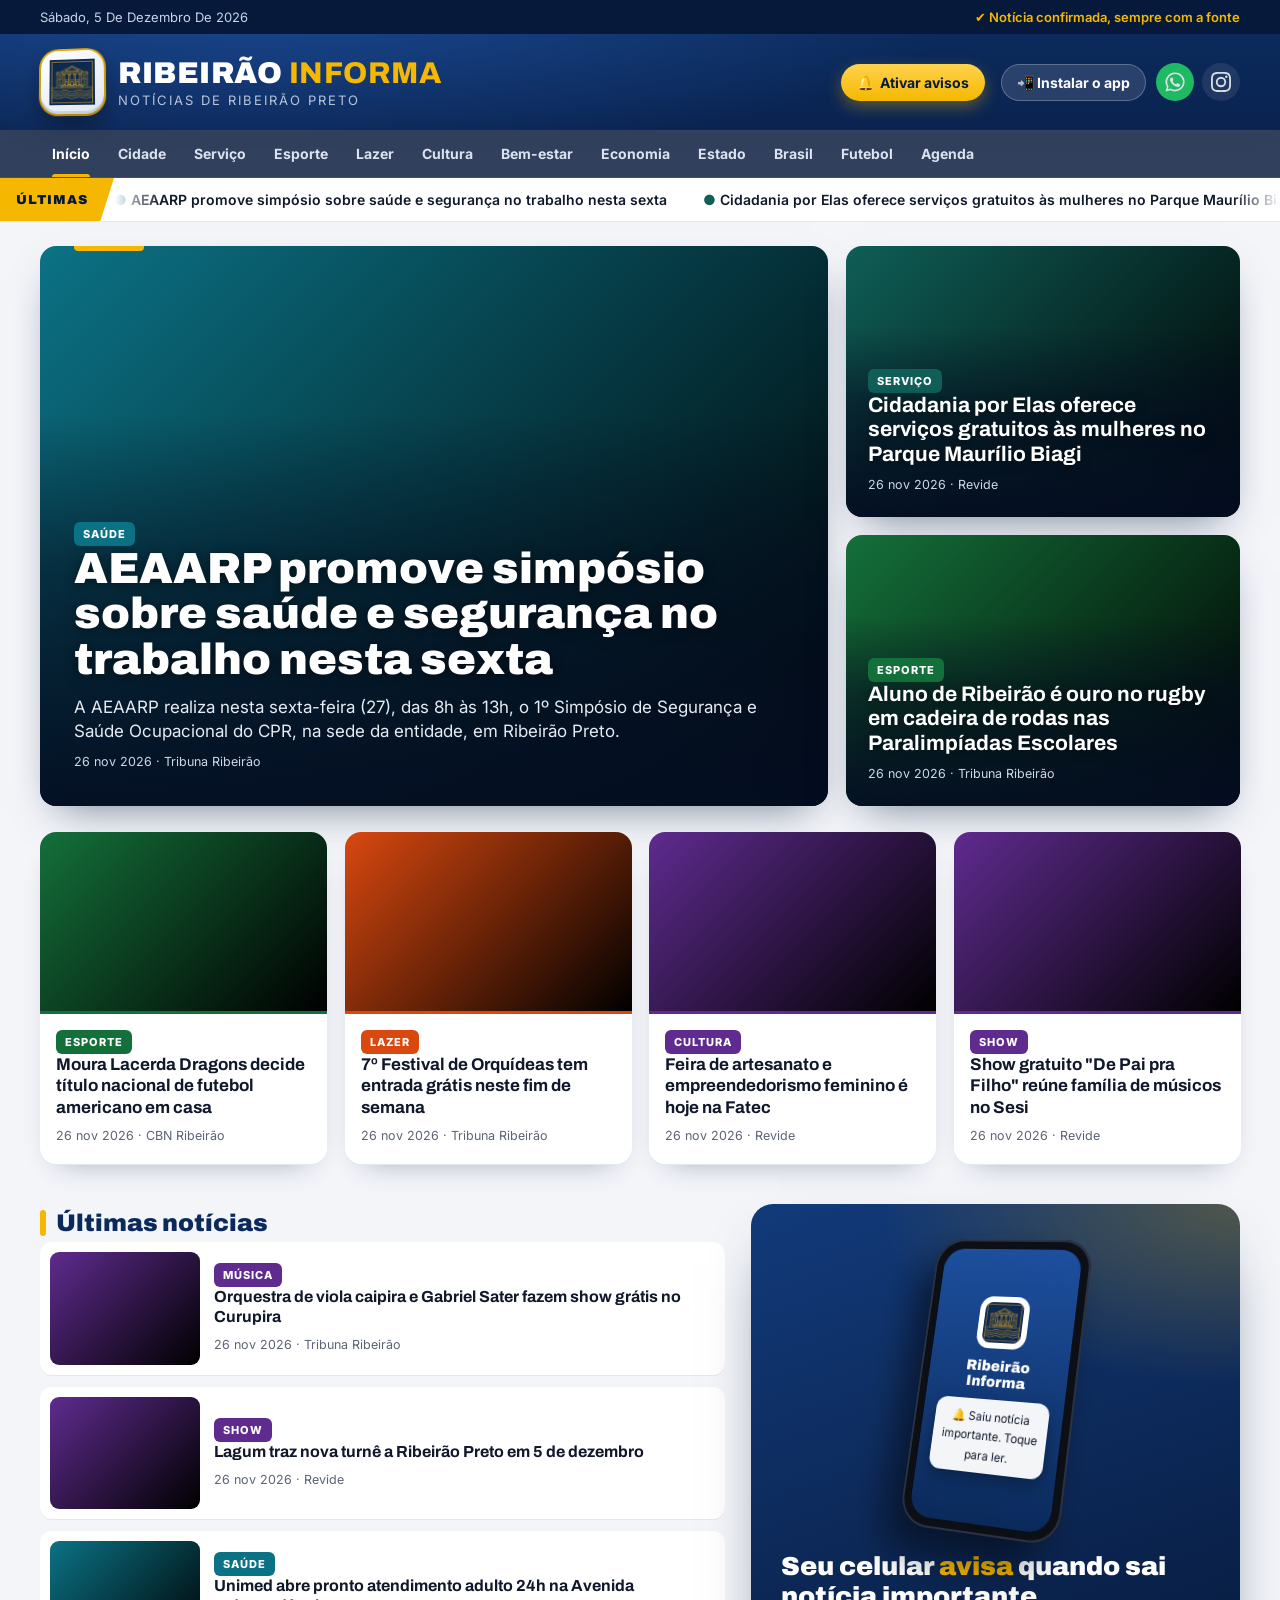
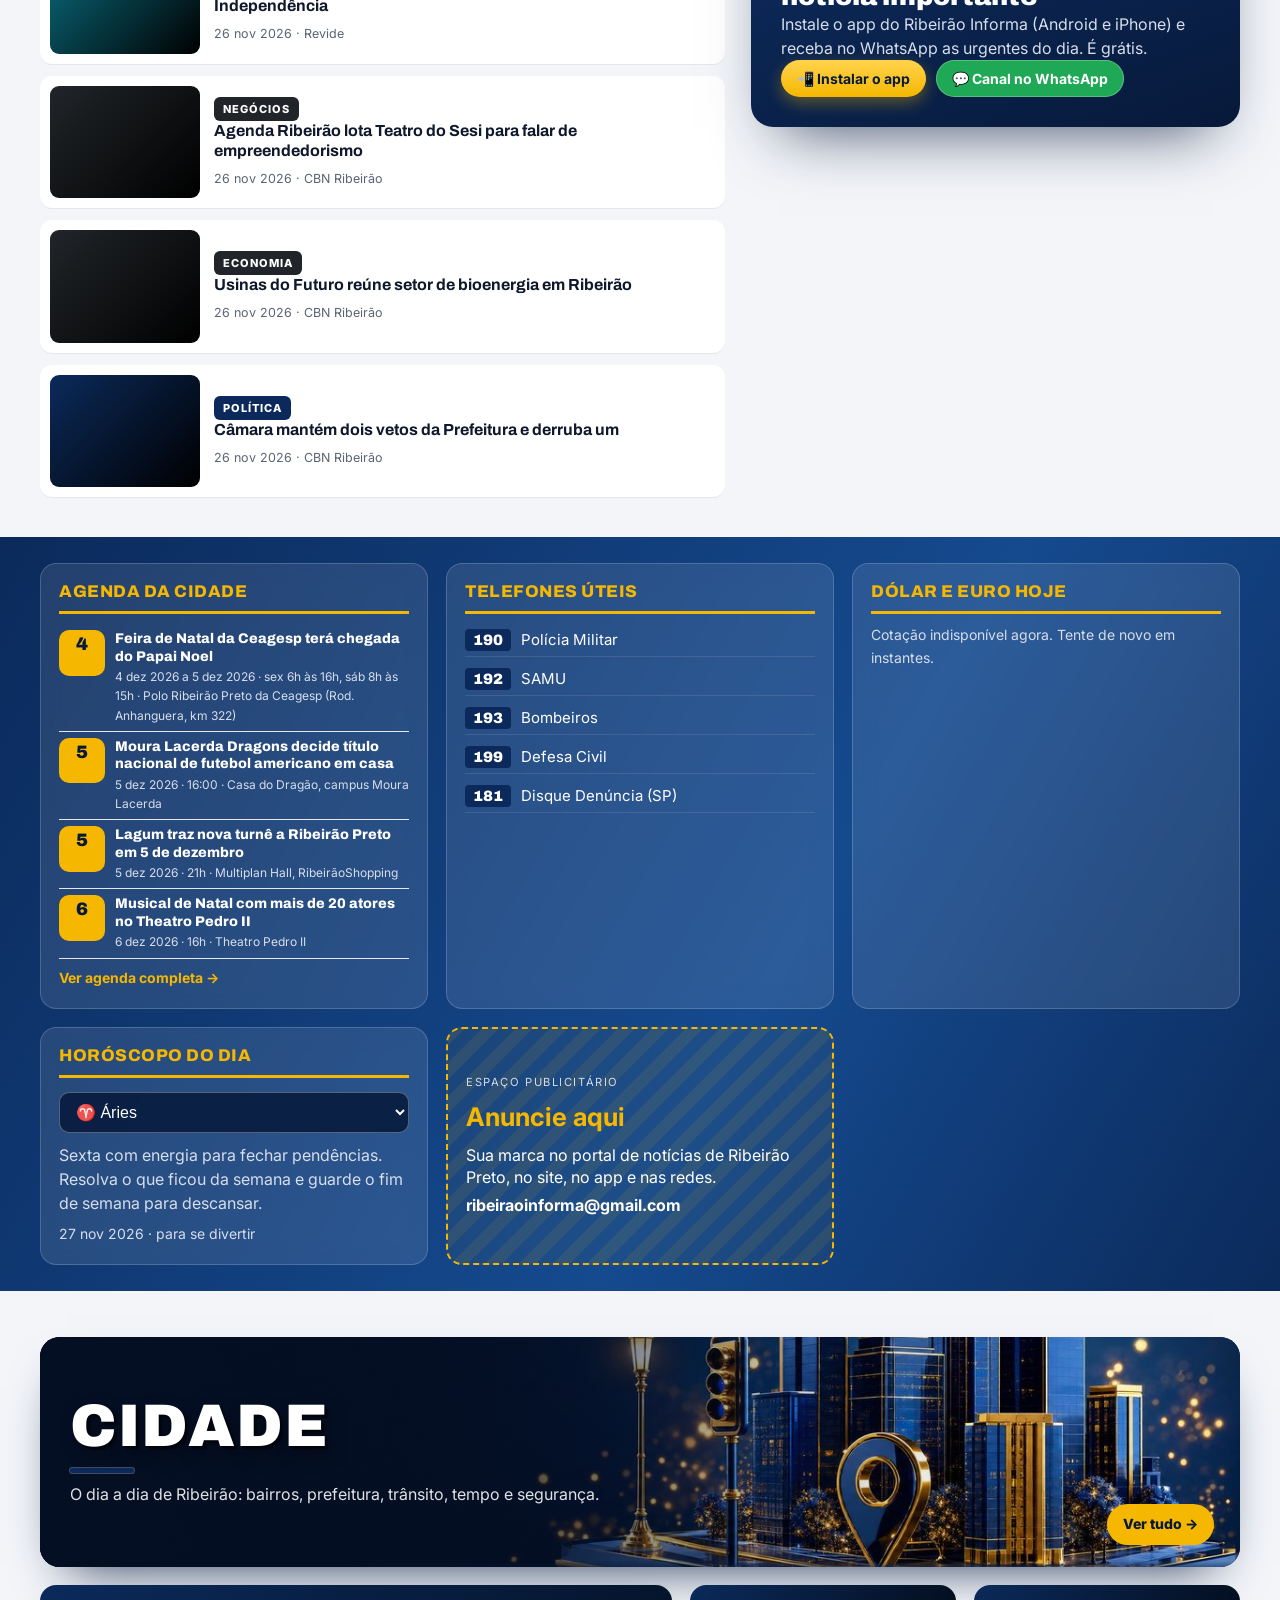
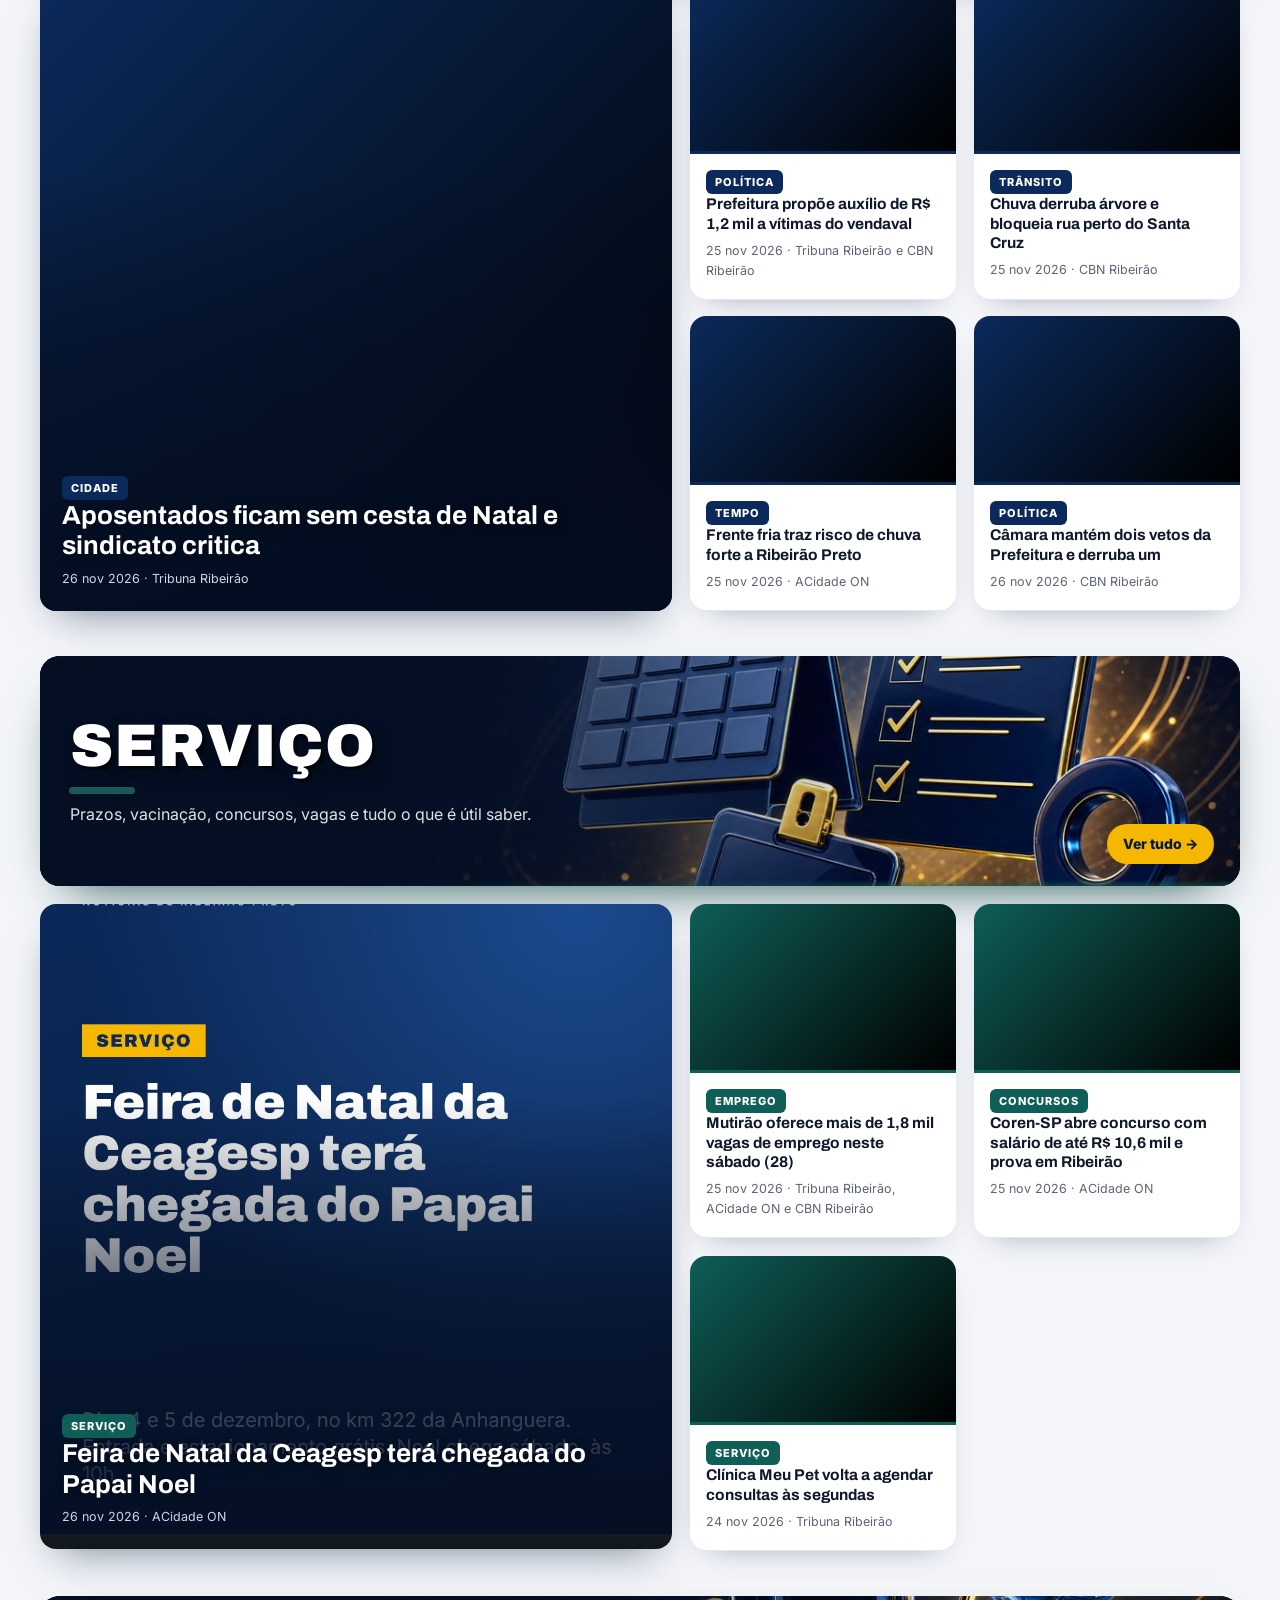
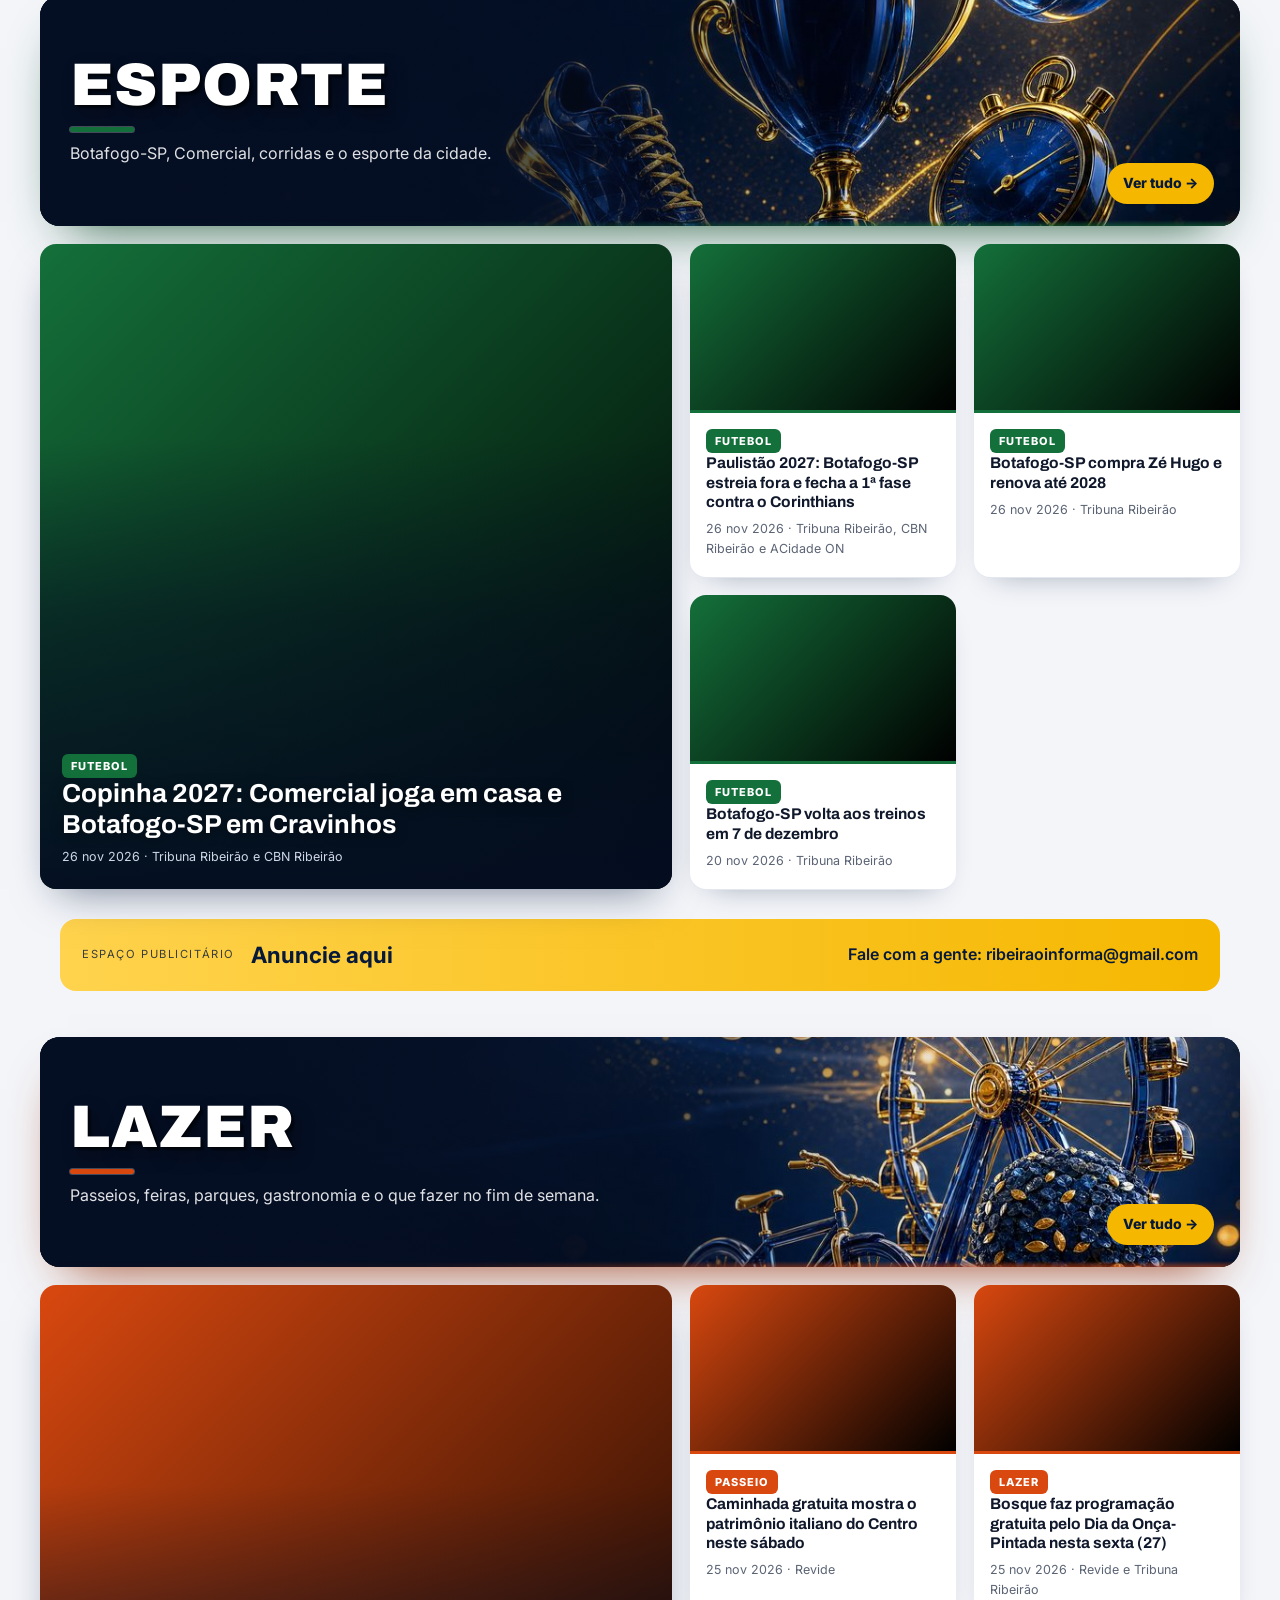
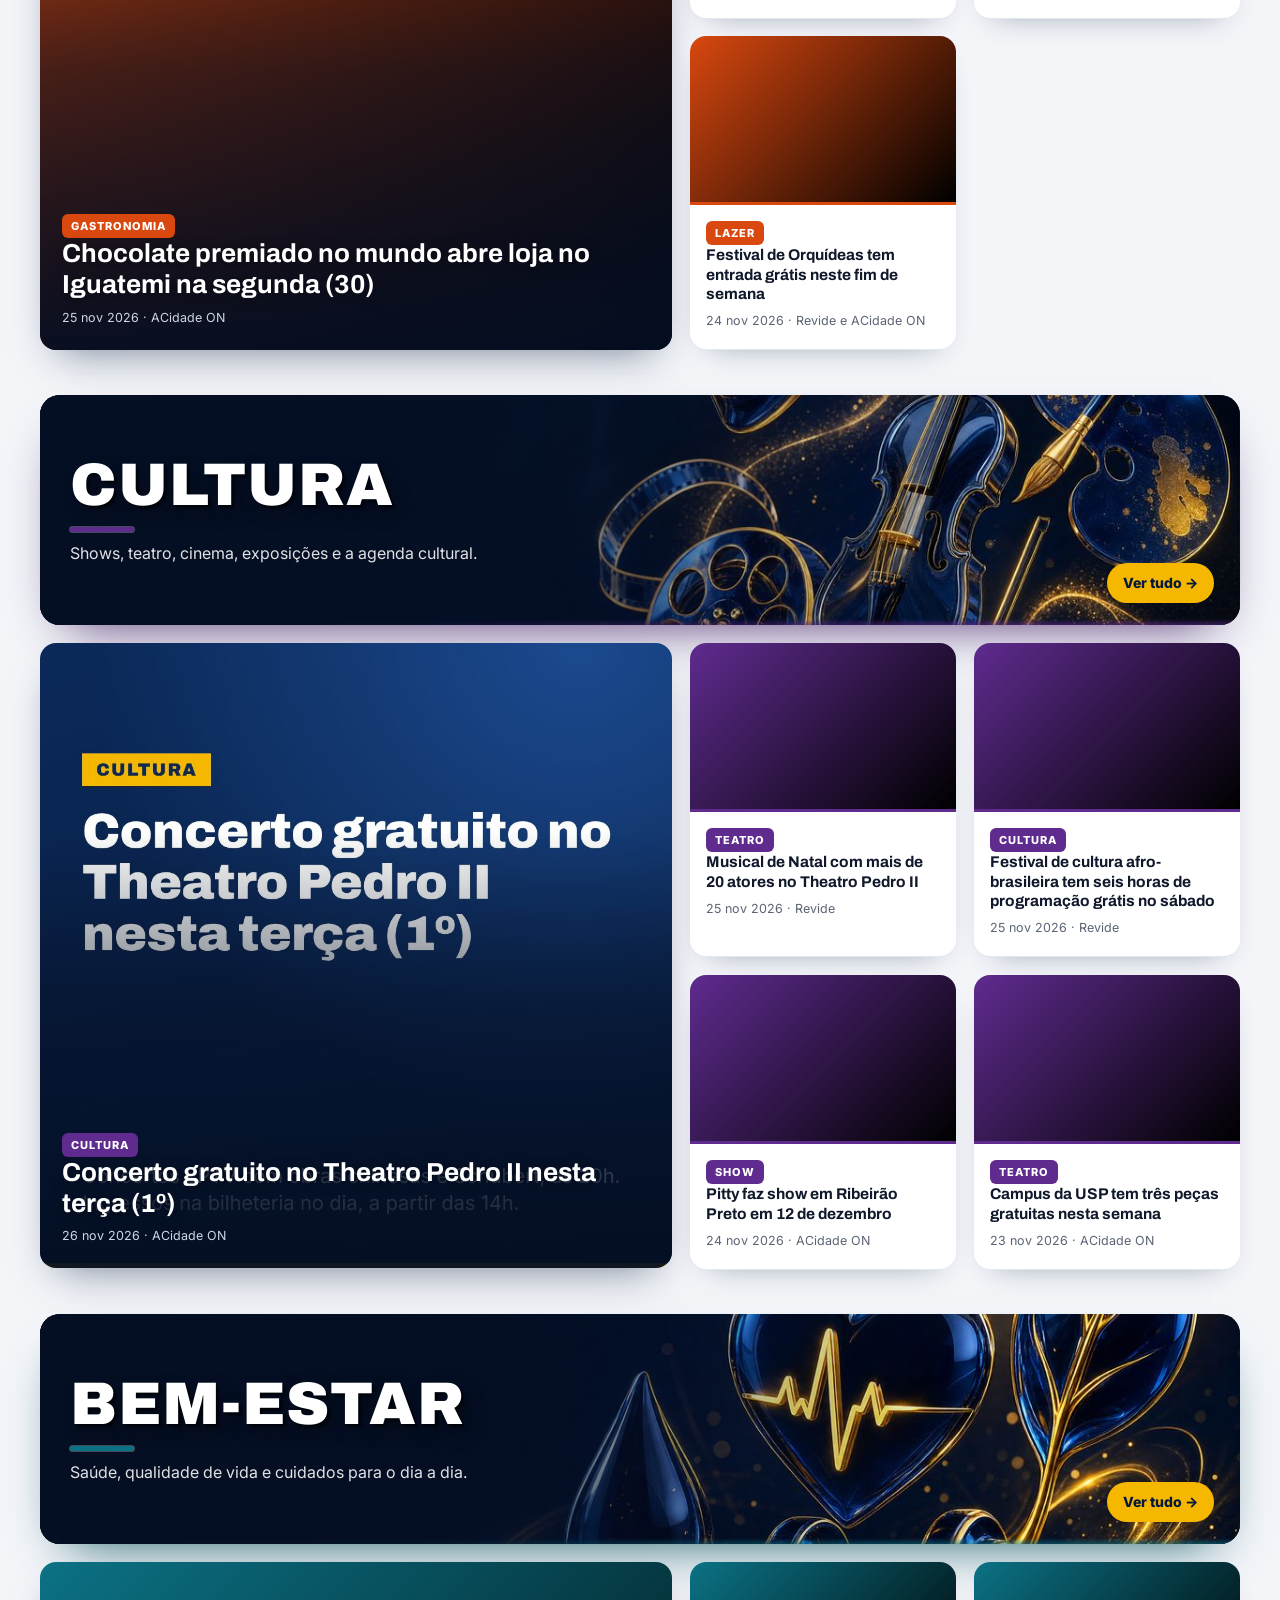
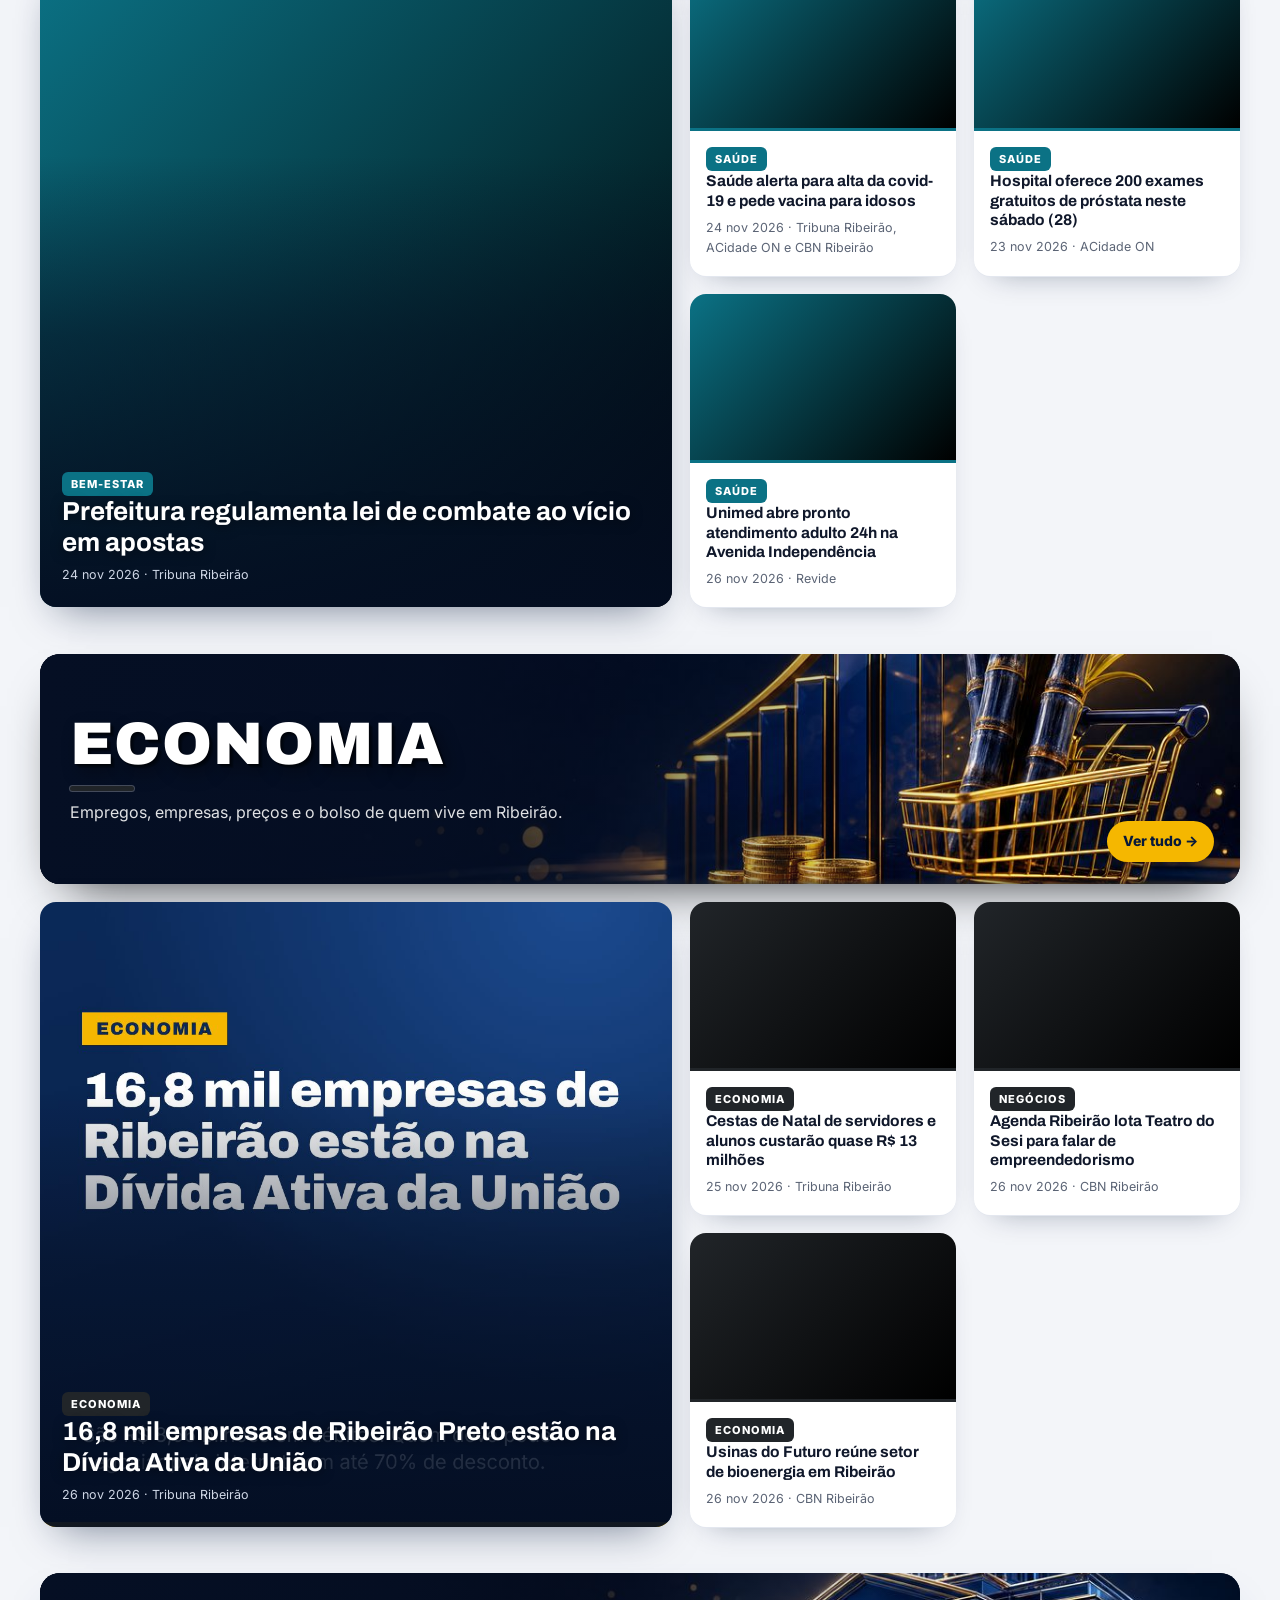
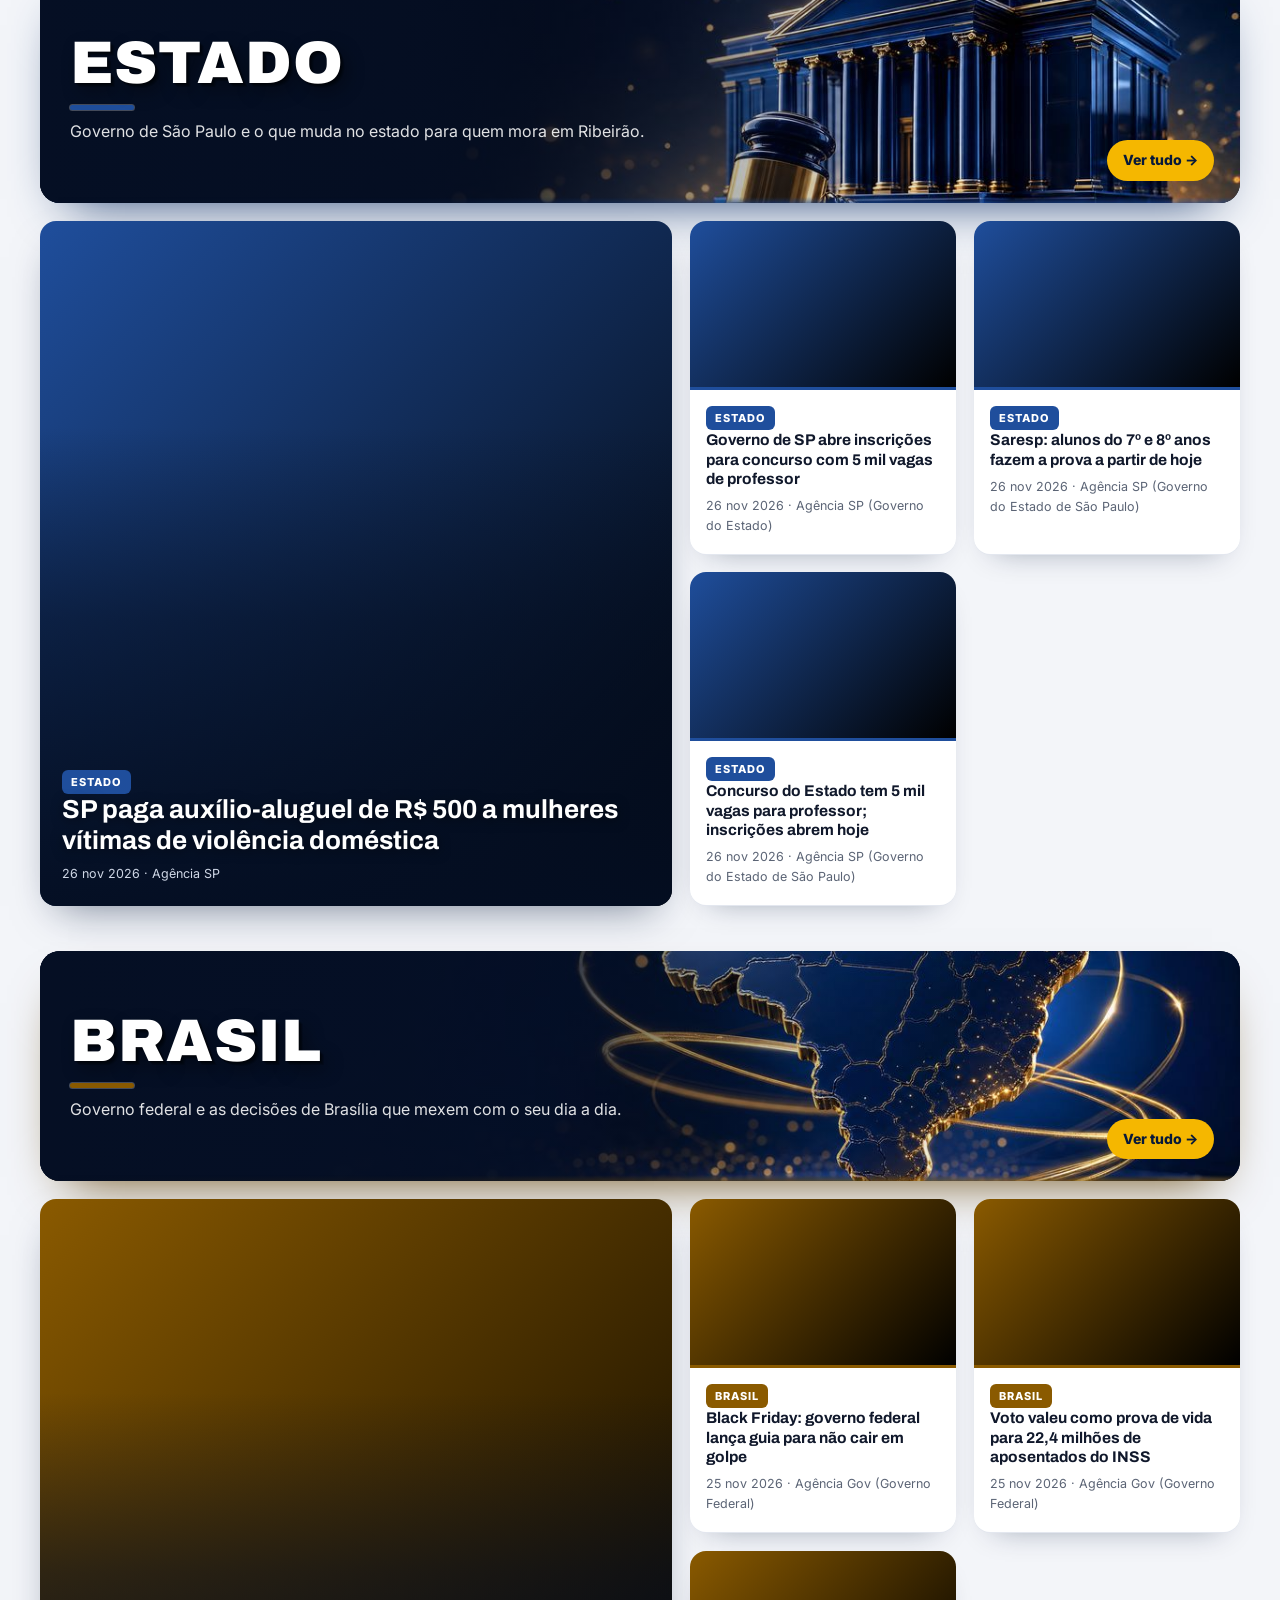
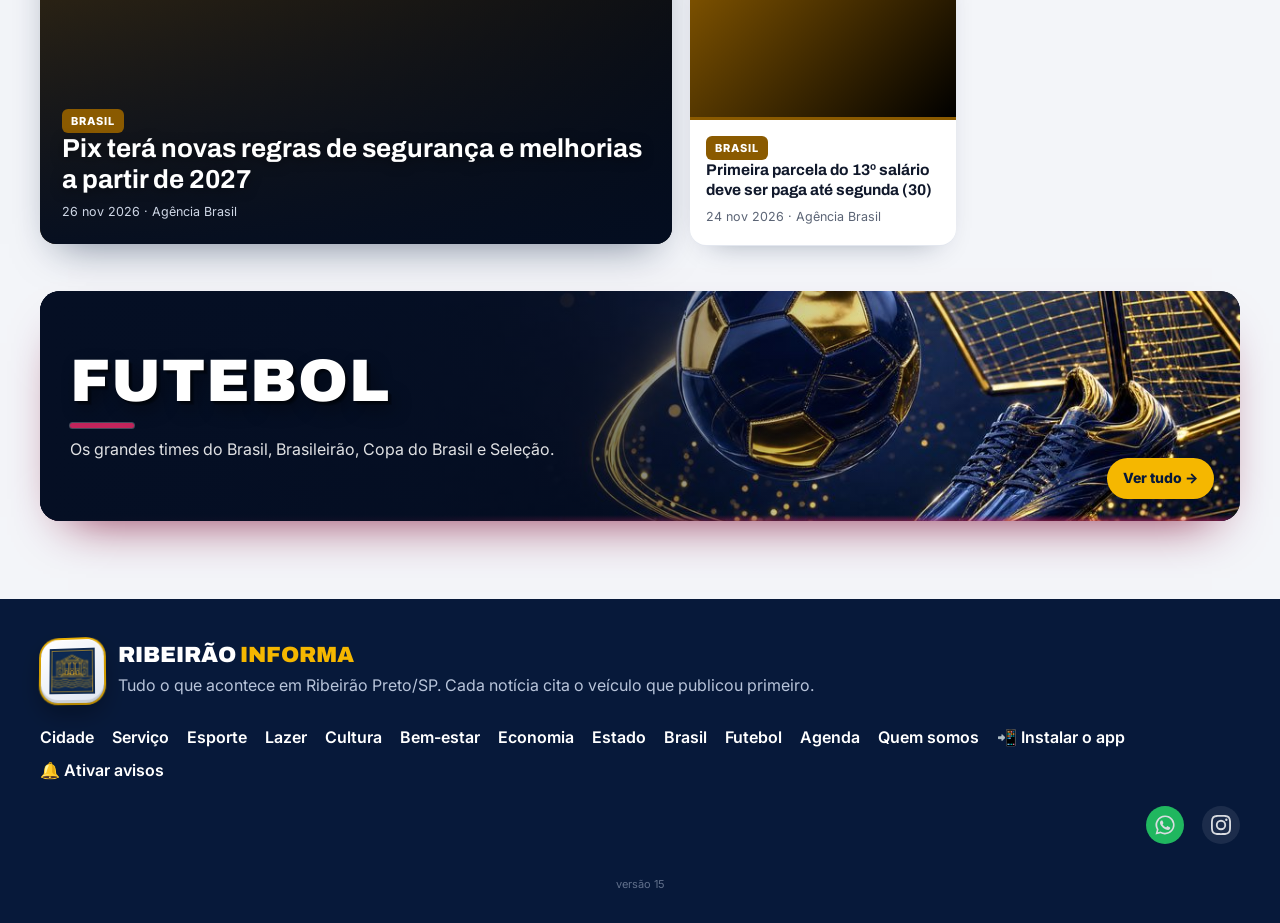
==== commit 90d263c9: "Celular: manchete com foto em cima e título embaixo, lista compacta Co-Authored-By: Claude Opus 5.5 " ====
--- a/index.html
+++ b/index.html
@@ -1,6 +1,6 @@
 <!doctype html><html lang="pt-BR"><head><meta charset="utf-8"><meta name="viewport" content="width=device-width,initial-scale=1"><meta name="theme-color" content="#0B2A5B">
 <link rel="preconnect" href="https://fonts.googleapis.com"><link href="https://fonts.googleapis.com/css2?family=Archivo:wght@700;800;900&family=Inter:wght@400;600;700;800&display=swap" rel="stylesheet">
-<link rel="icon" href="icones/favicon-32.png" sizes="32x32"><link rel="manifest" href="manifest.webmanifest"><link rel="apple-touch-icon" href="icones/apple-touch-icon.png"><meta name="apple-mobile-web-app-capable" content="yes"><meta name="mobile-web-app-capable" content="yes"><meta name="apple-mobile-web-app-title" content="Ribeirão Informa"><meta name="apple-mobile-web-app-status-bar-style" content="black"><link rel="stylesheet" href="assets/style.css?v=14"><link rel="stylesheet" href="assets/v2.css?v=5">
+<link rel="icon" href="icones/favicon-32.png" sizes="32x32"><link rel="manifest" href="manifest.webmanifest"><link rel="apple-touch-icon" href="icones/apple-touch-icon.png"><meta name="apple-mobile-web-app-capable" content="yes"><meta name="mobile-web-app-capable" content="yes"><meta name="apple-mobile-web-app-title" content="Ribeirão Informa"><meta name="apple-mobile-web-app-status-bar-style" content="black"><link rel="stylesheet" href="assets/style.css?v=14"><link rel="stylesheet" href="assets/v2.css?v=6">
 <title>Ribeirão Informa | Notícias de Ribeirão Preto</title>
 <meta name="description" content="Tudo o que acontece em Ribeirão Preto/SP: cidade, serviço, trânsito, tempo, segurança, cultura e esporte. Notícia confirmada, sempre com a fonte.">
 <meta property="og:title" content="Ribeirão Informa"><meta property="og:description" content="Tudo o que acontece em Ribeirão Preto, com fonte."><meta property="og:image" content="capa-facebook.jpg">
--- a/assets/v2.css
+++ b/assets/v2.css
@@ -1108,3 +1108,32 @@
 body.v2.v2-interna main h2 { margin: 28px 0 12px; }
 body.v2.v2-interna main p { line-height: 1.65; }
 body.v2.v2-interna .v2-rodape .versao { opacity: 0.6; font-size: 0.8rem; margin-top: 10px; }
+
+/* ---------- celular: capa estilo portal (foto em cima, título embaixo; lista compacta) ---------- */
+@media (max-width: 600px) {
+  .v2-sobre.gigante { min-height: 0; background: var(--azul2); }
+  .v2-sobre.gigante .v2-img { position: relative; inset: auto; aspect-ratio: 16 / 9; }
+  .v2-sobre.gigante .v2-grad { display: none; }
+  .v2-sobre.gigante .v2-txt { position: relative; transform: none; padding: 16px 18px 20px; }
+  .v2-sobre.gigante h3 { font-size: 23px; line-height: 1.12; text-shadow: none; }
+  .v2-sobre.gigante p {
+    display: -webkit-box; -webkit-line-clamp: 3; -webkit-box-orient: vertical; overflow: hidden;
+  }
+  .v2-mosaico { gap: 12px; margin-top: 14px; }
+  .v2-lado { gap: 10px; }
+  body.v2 .v2-lado .v2-sobre {
+    display: grid; grid-template-columns: 118px 1fr; min-height: 0;
+    background: #fff; color: var(--tinta); box-shadow: 0 6px 18px -10px rgba(7, 25, 58, 0.35);
+    border-radius: 12px;
+  }
+  .v2-lado .v2-sobre .v2-img { position: relative; inset: auto; min-height: 104px; }
+  .v2-lado .v2-sobre .v2-grad { display: none; }
+  .v2-lado .v2-sobre .v2-txt { position: relative; transform: none; padding: 10px 12px; }
+  .v2-lado .v2-sobre h3 { color: var(--tinta); font-size: 15.5px; text-shadow: none; margin-top: 6px; }
+  .v2-lado .v2-sobre .v2-meta { color: var(--cinza); font-size: 12px; }
+  .v2-lado .v2-sobre .v2-tag { font-size: 10px; padding: 3px 7px; }
+  .v2-sobre.largo h3 { font-size: 20px; }
+  .v2-bloco-c > .v2-sobre { min-height: 260px; }
+  .v2-sobre h3 { font-size: 18px; }
+  .v2-faixa { grid-auto-columns: 72%; }
+}
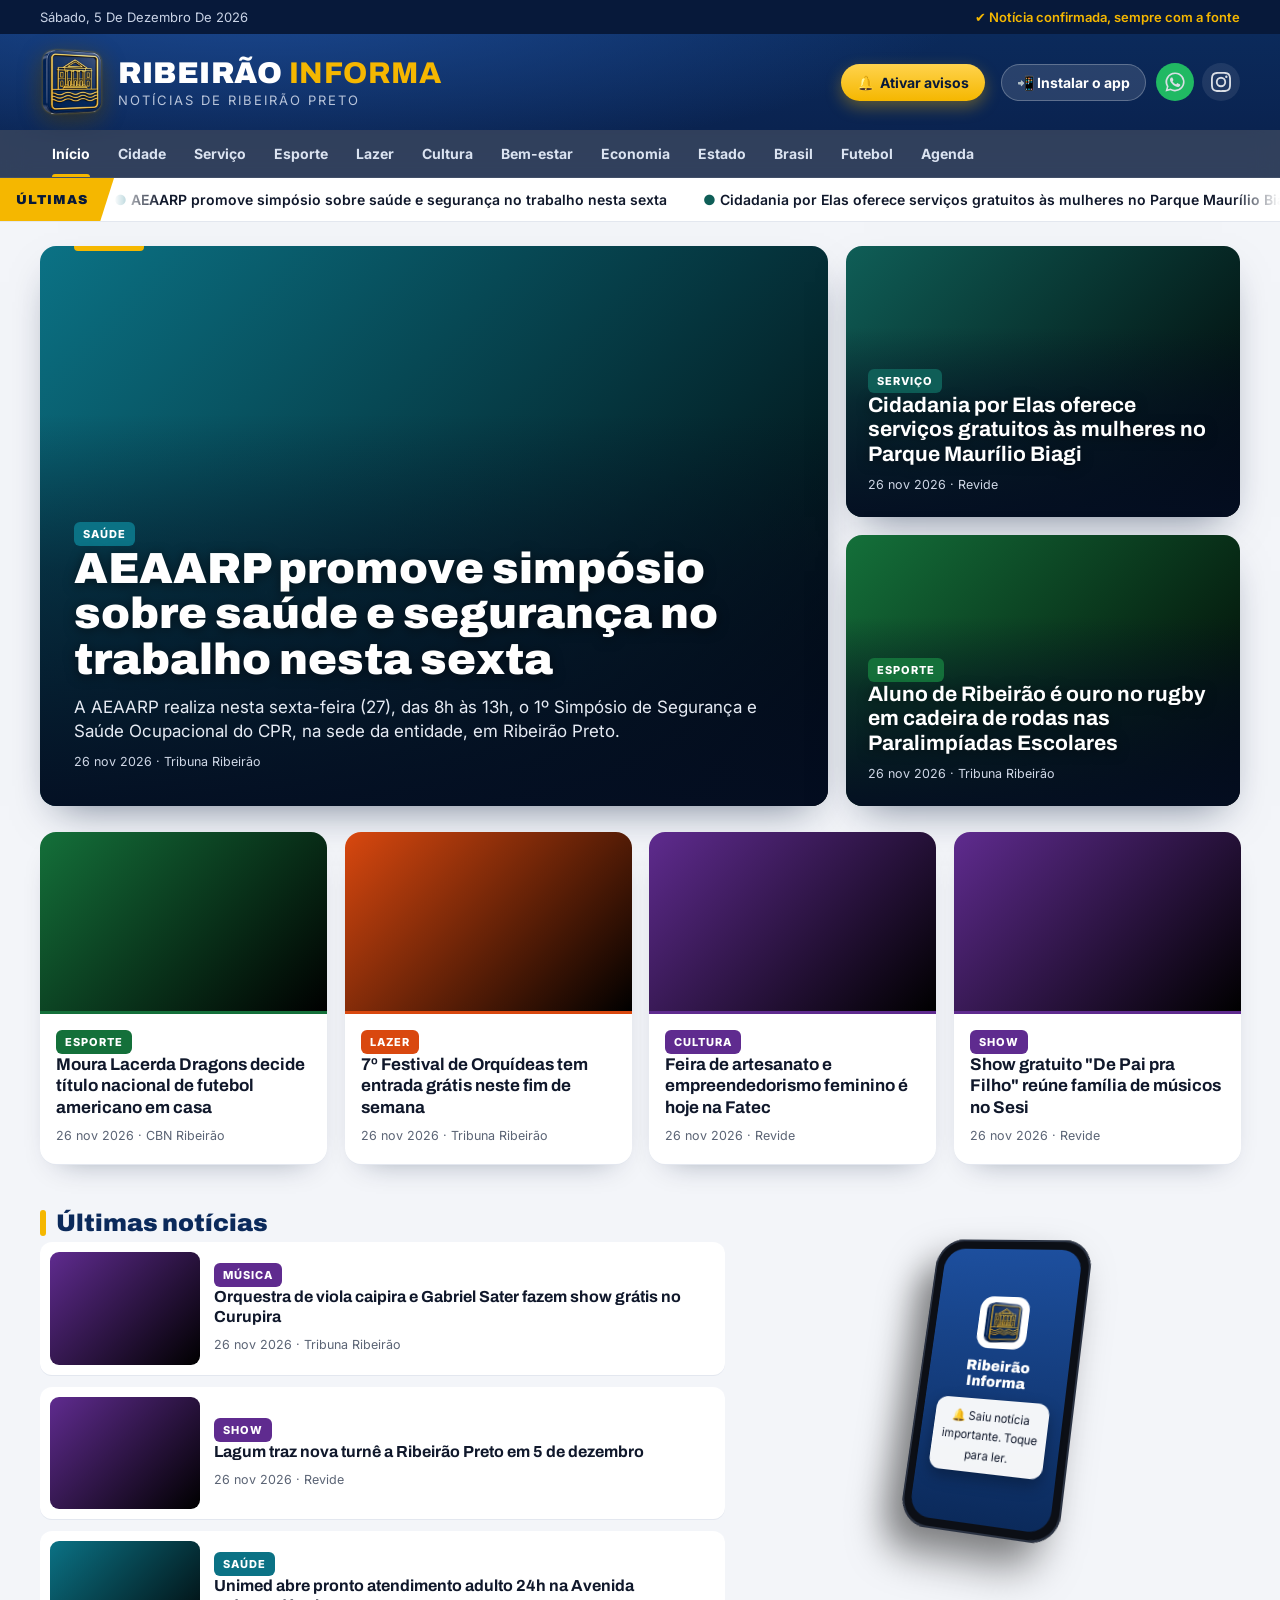
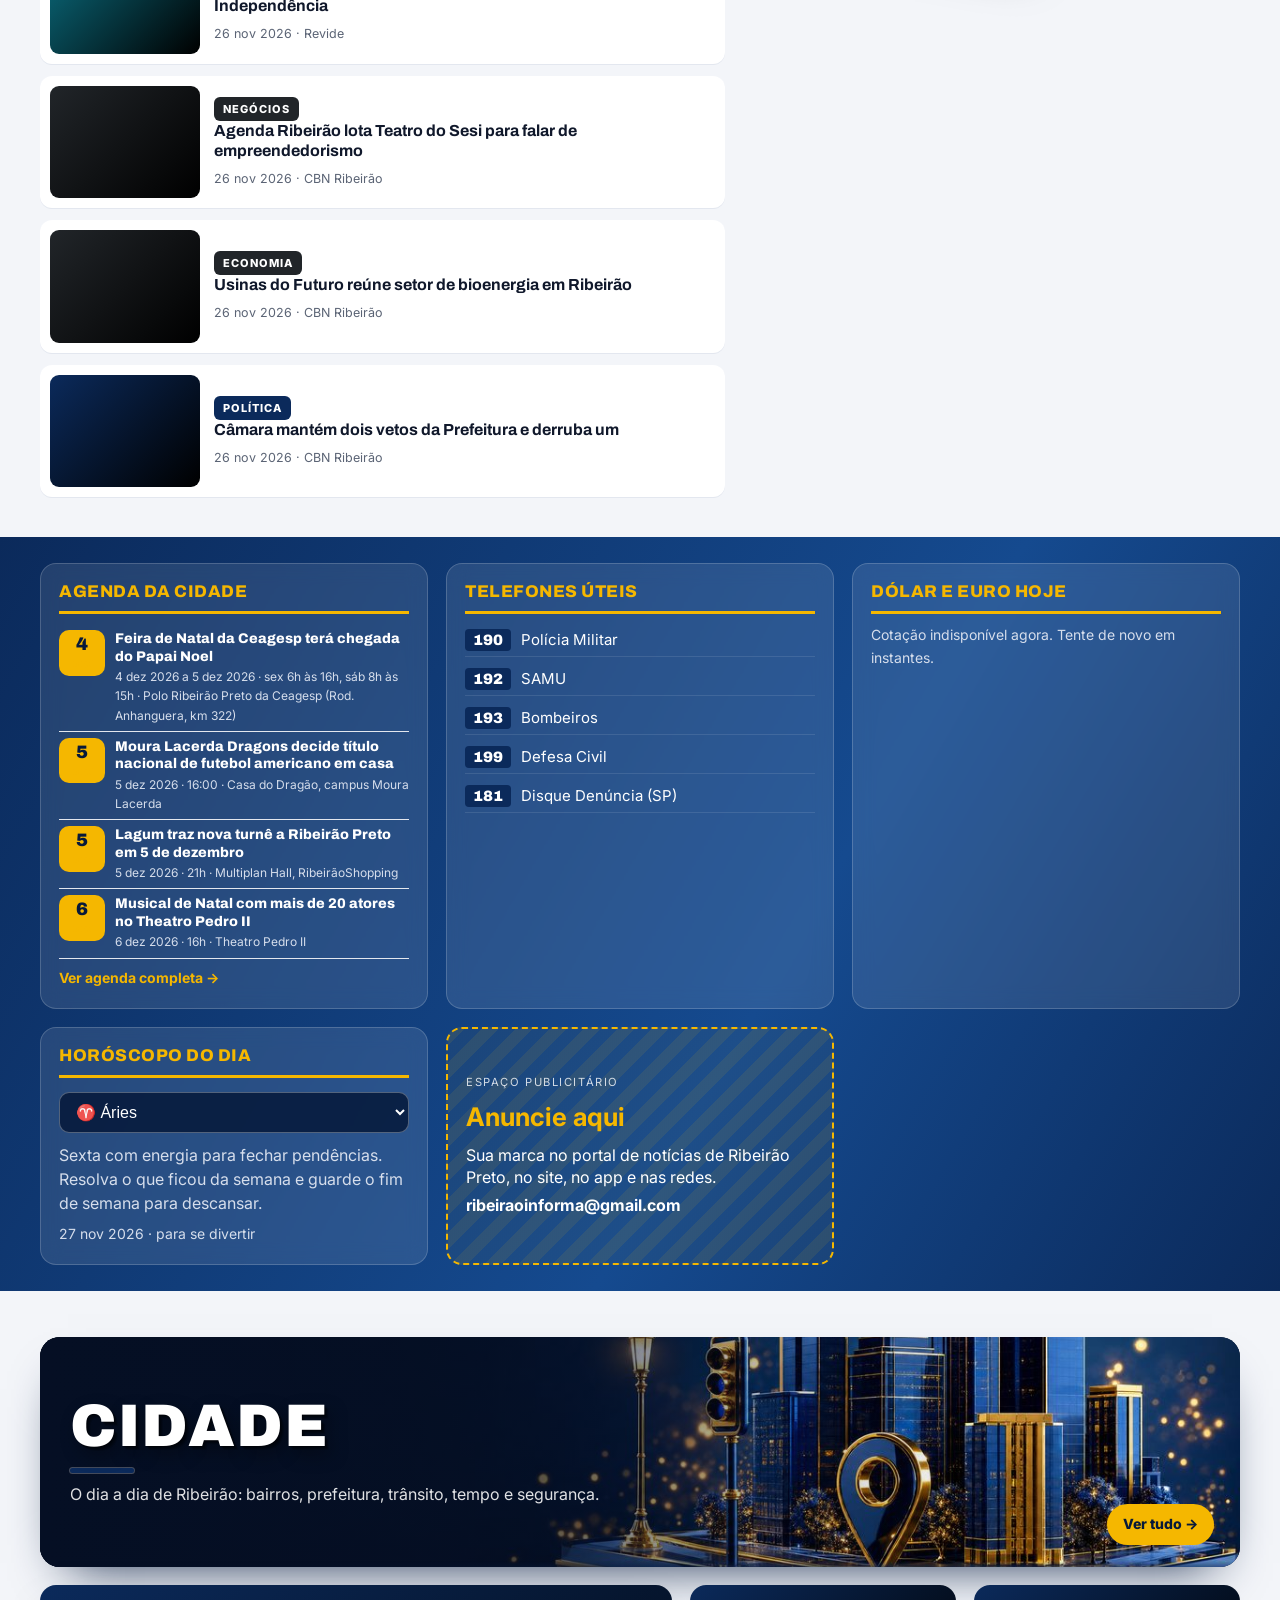
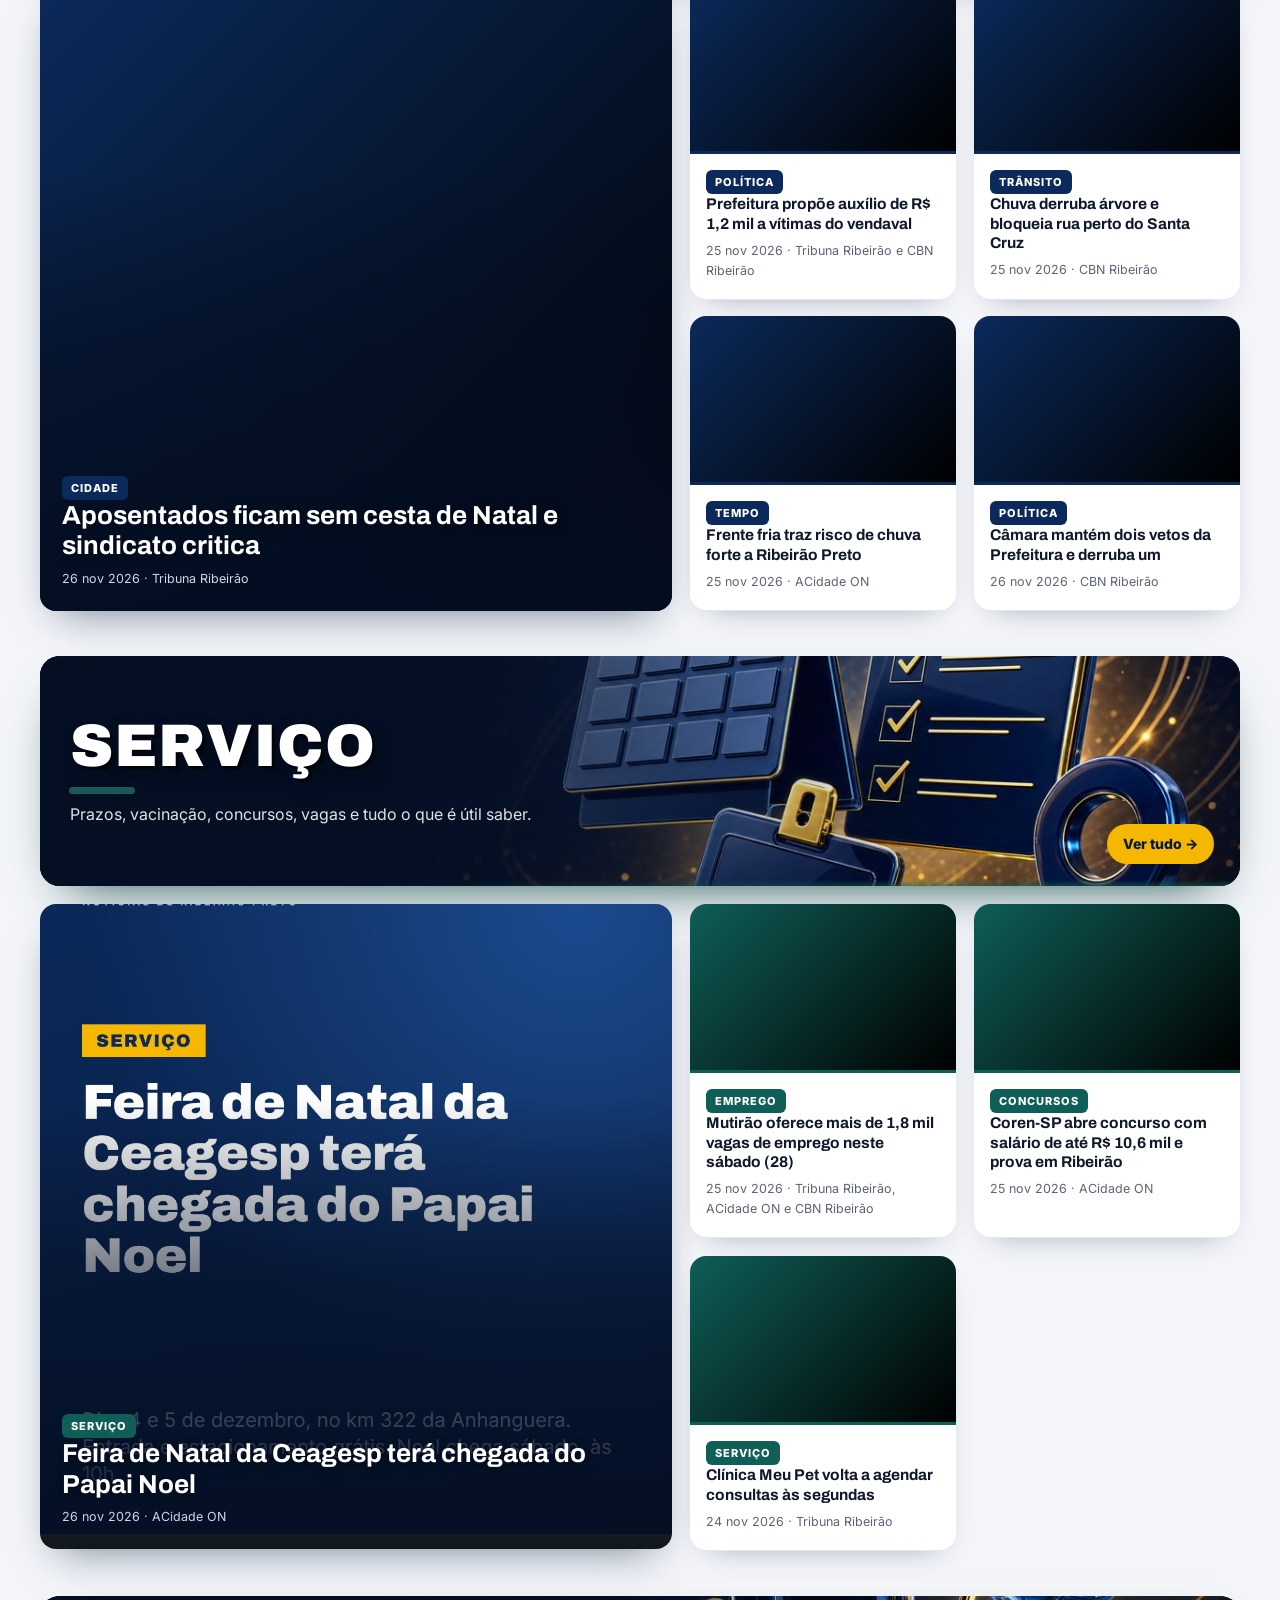
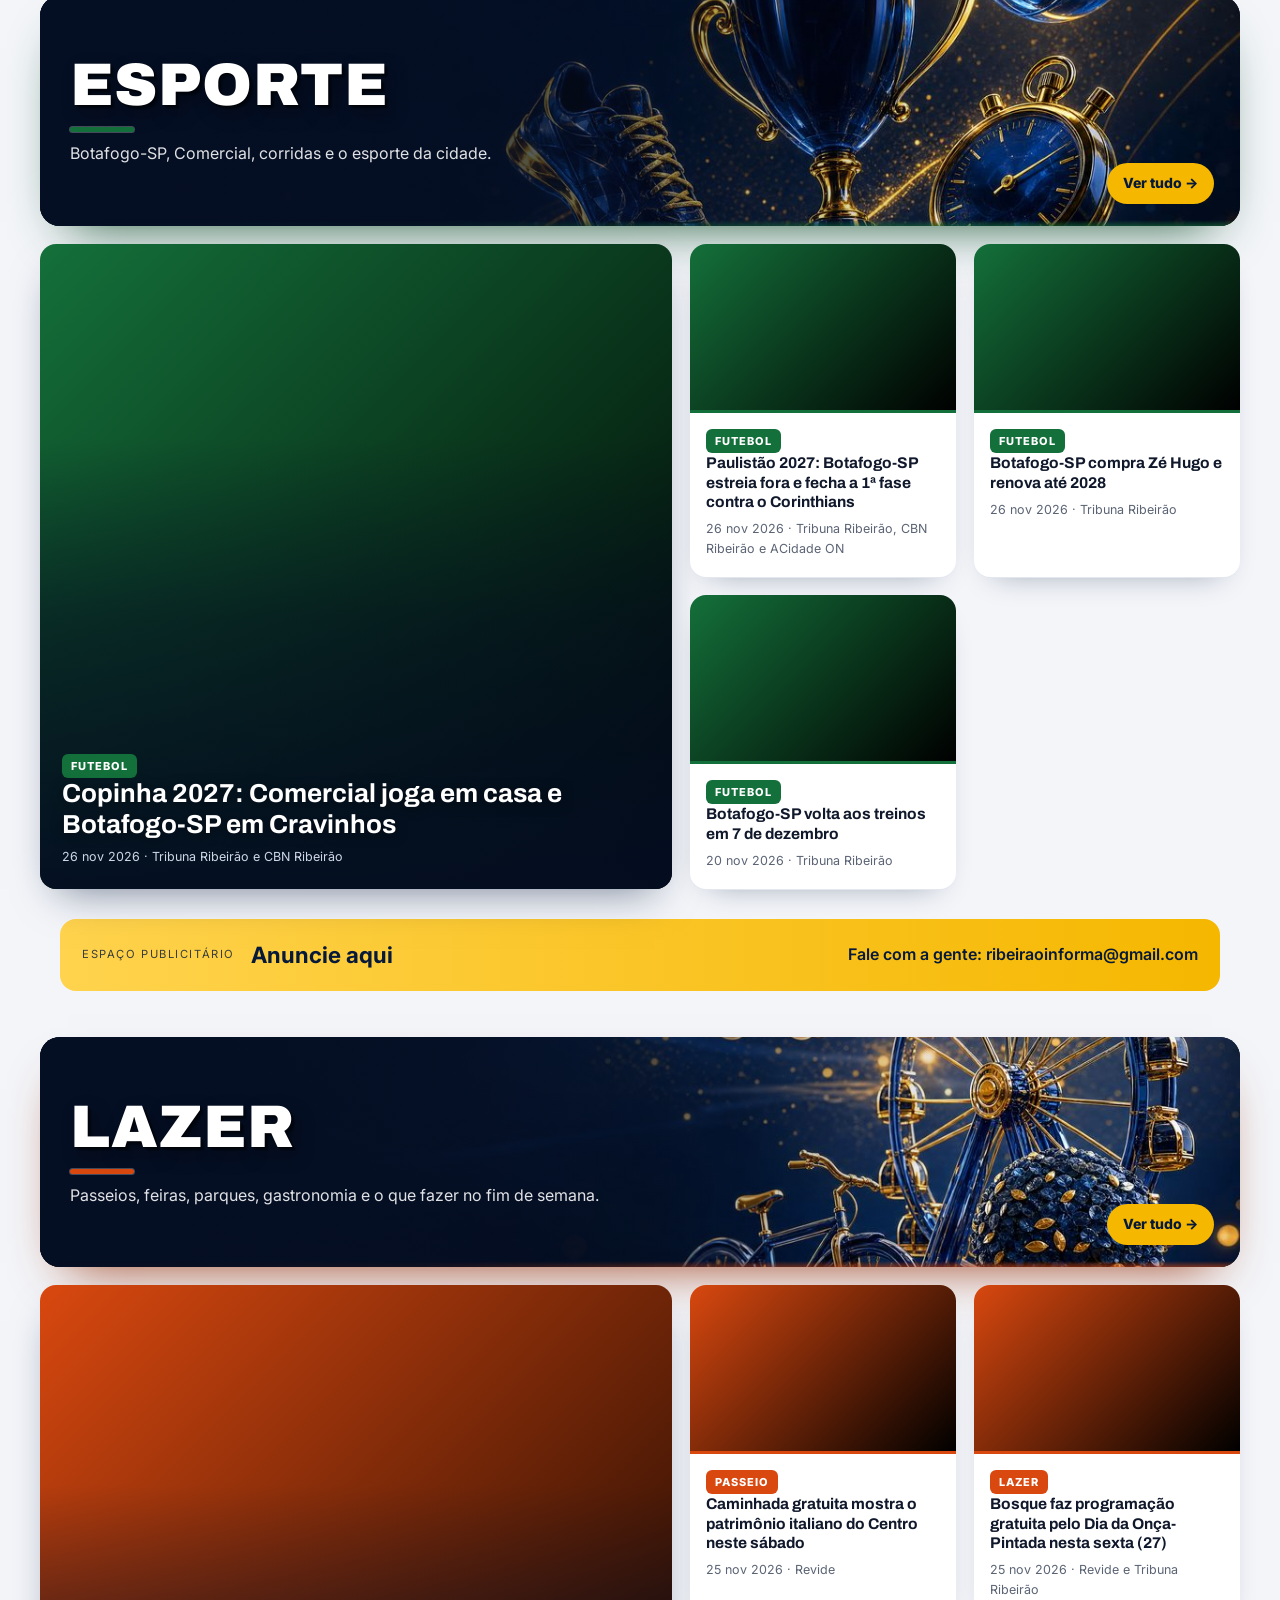
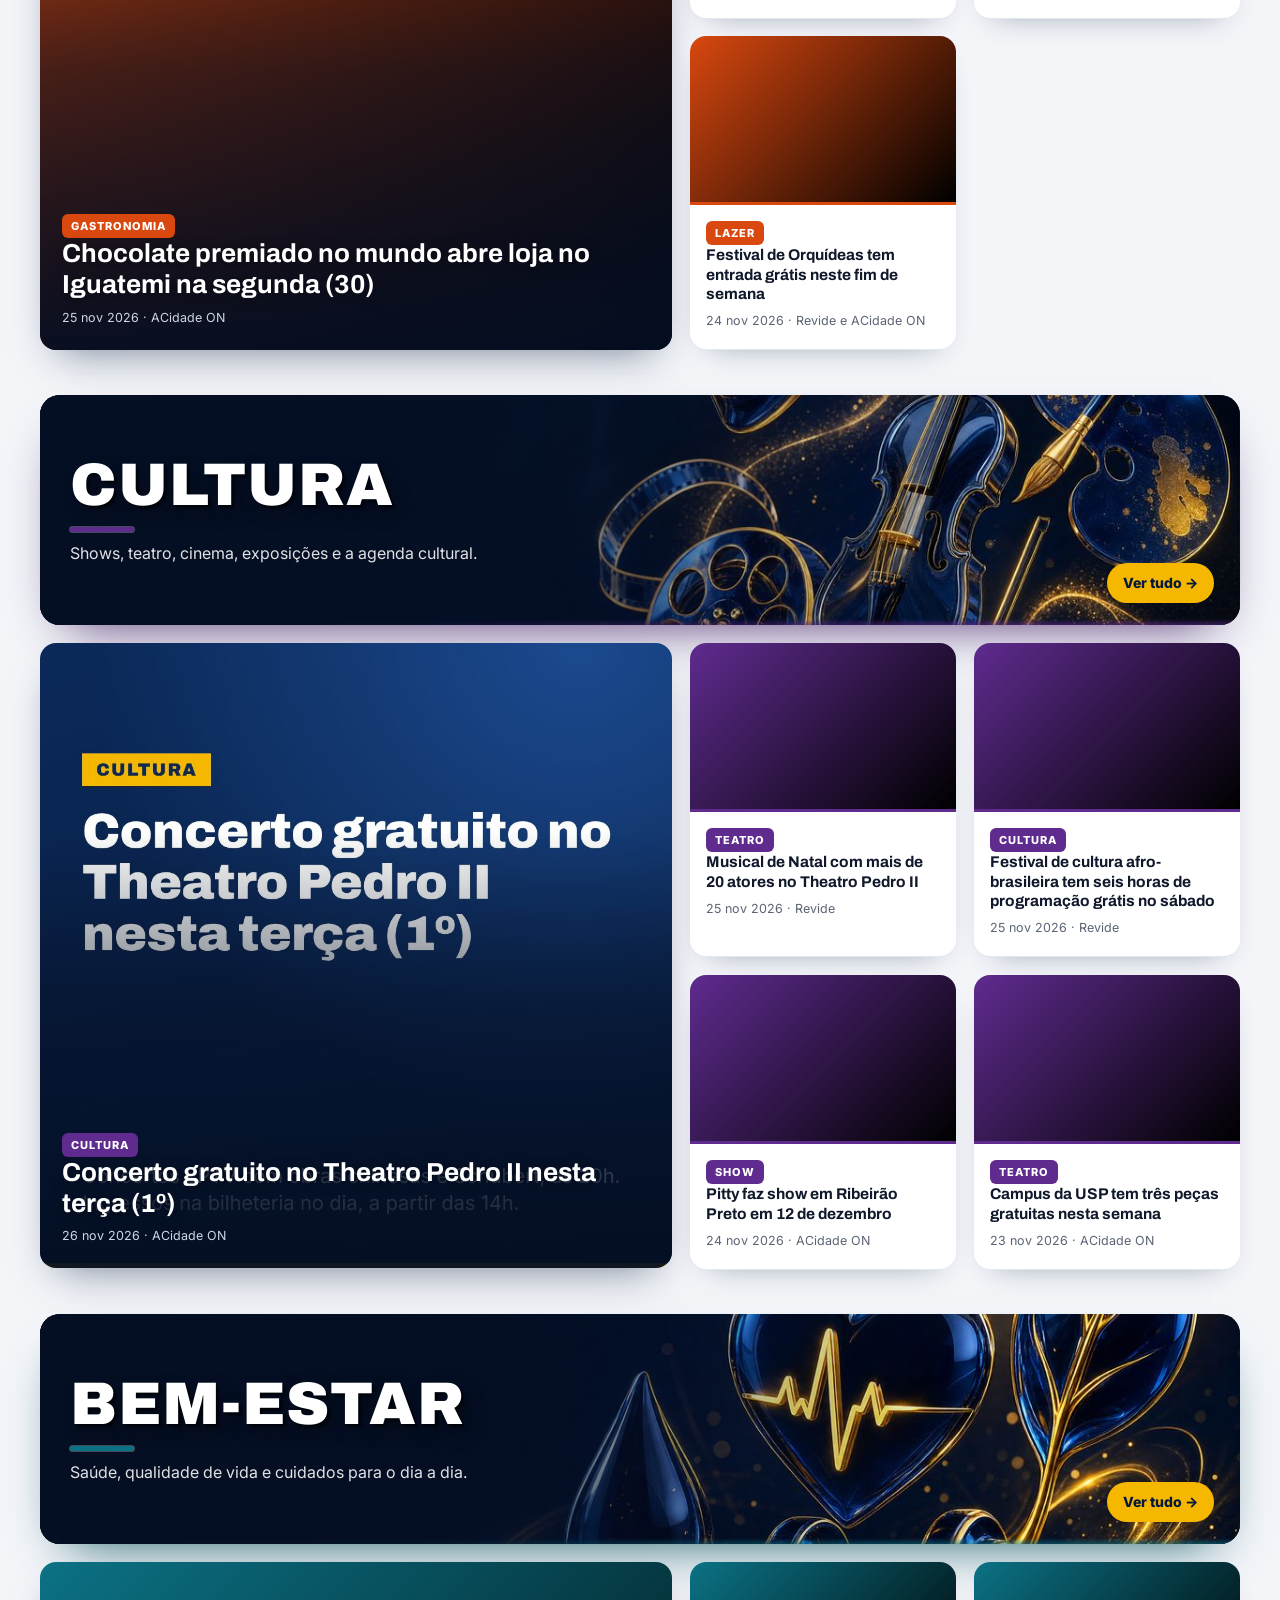
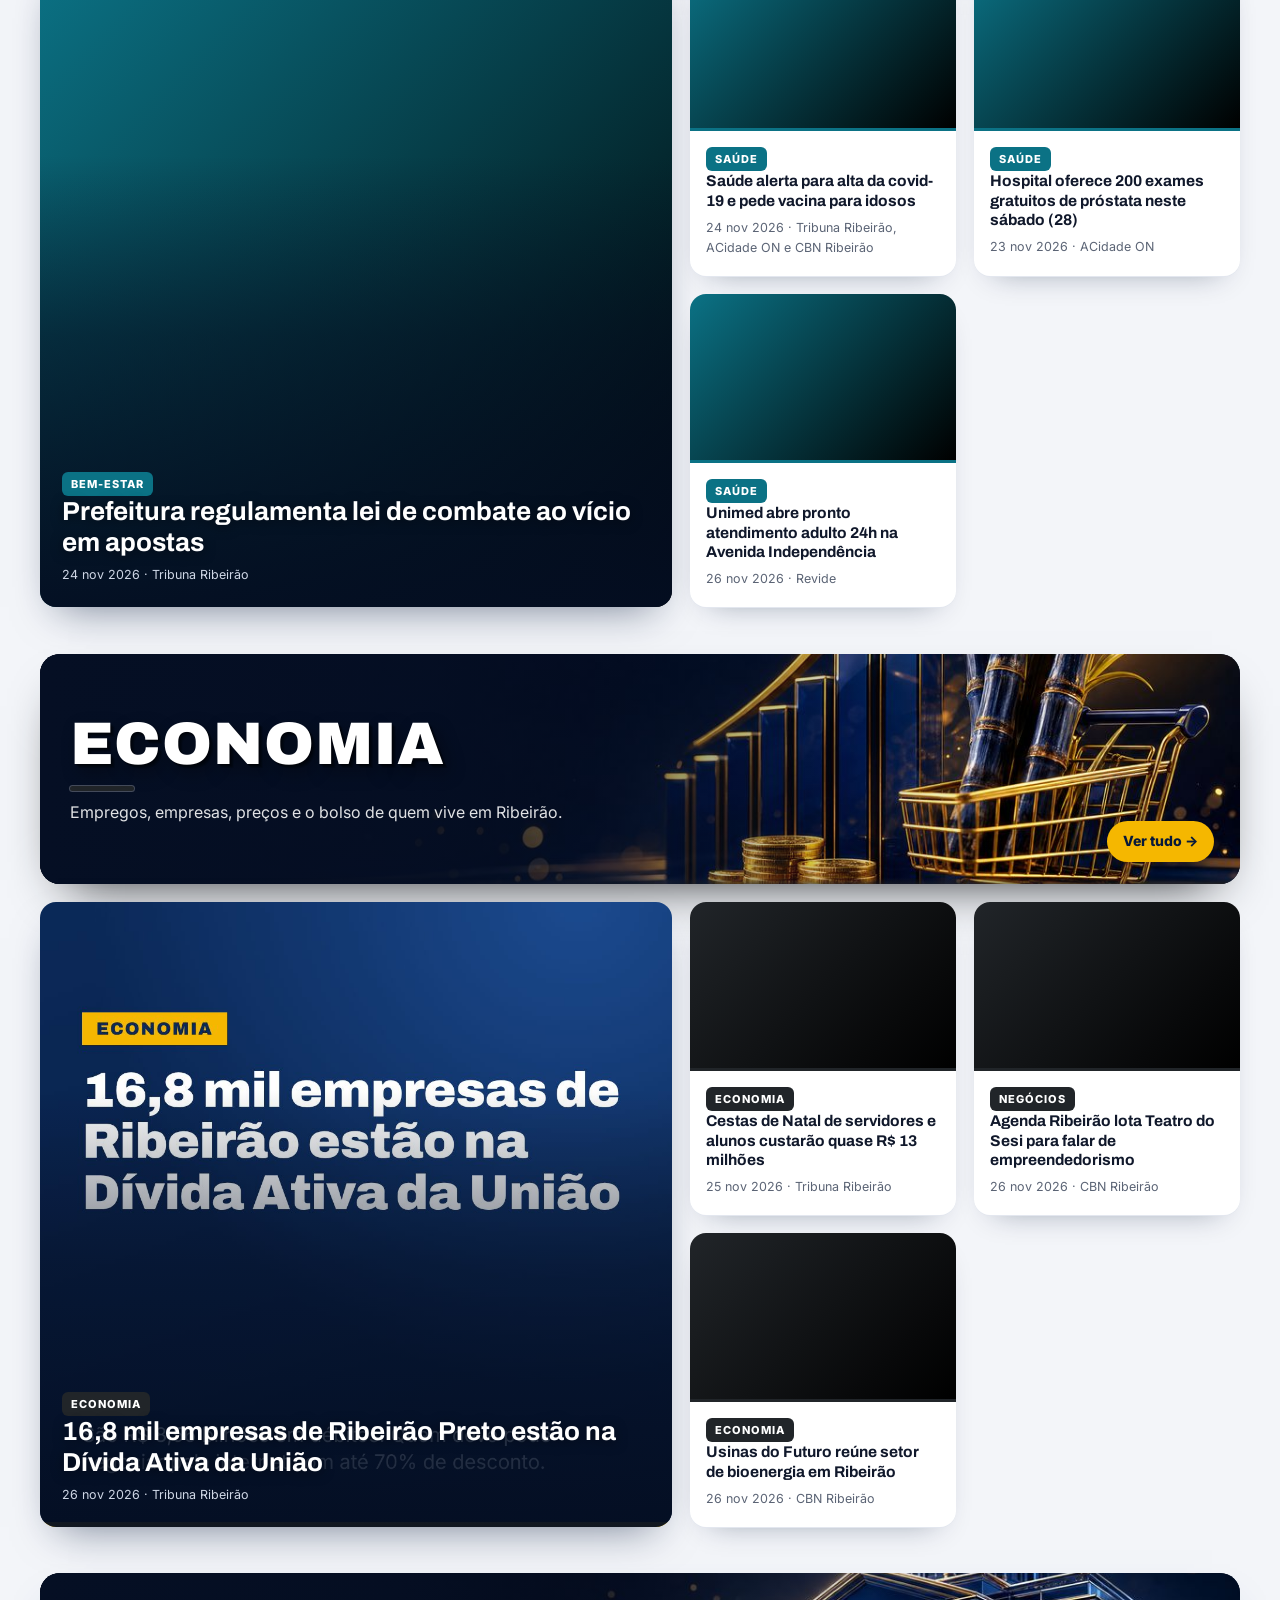
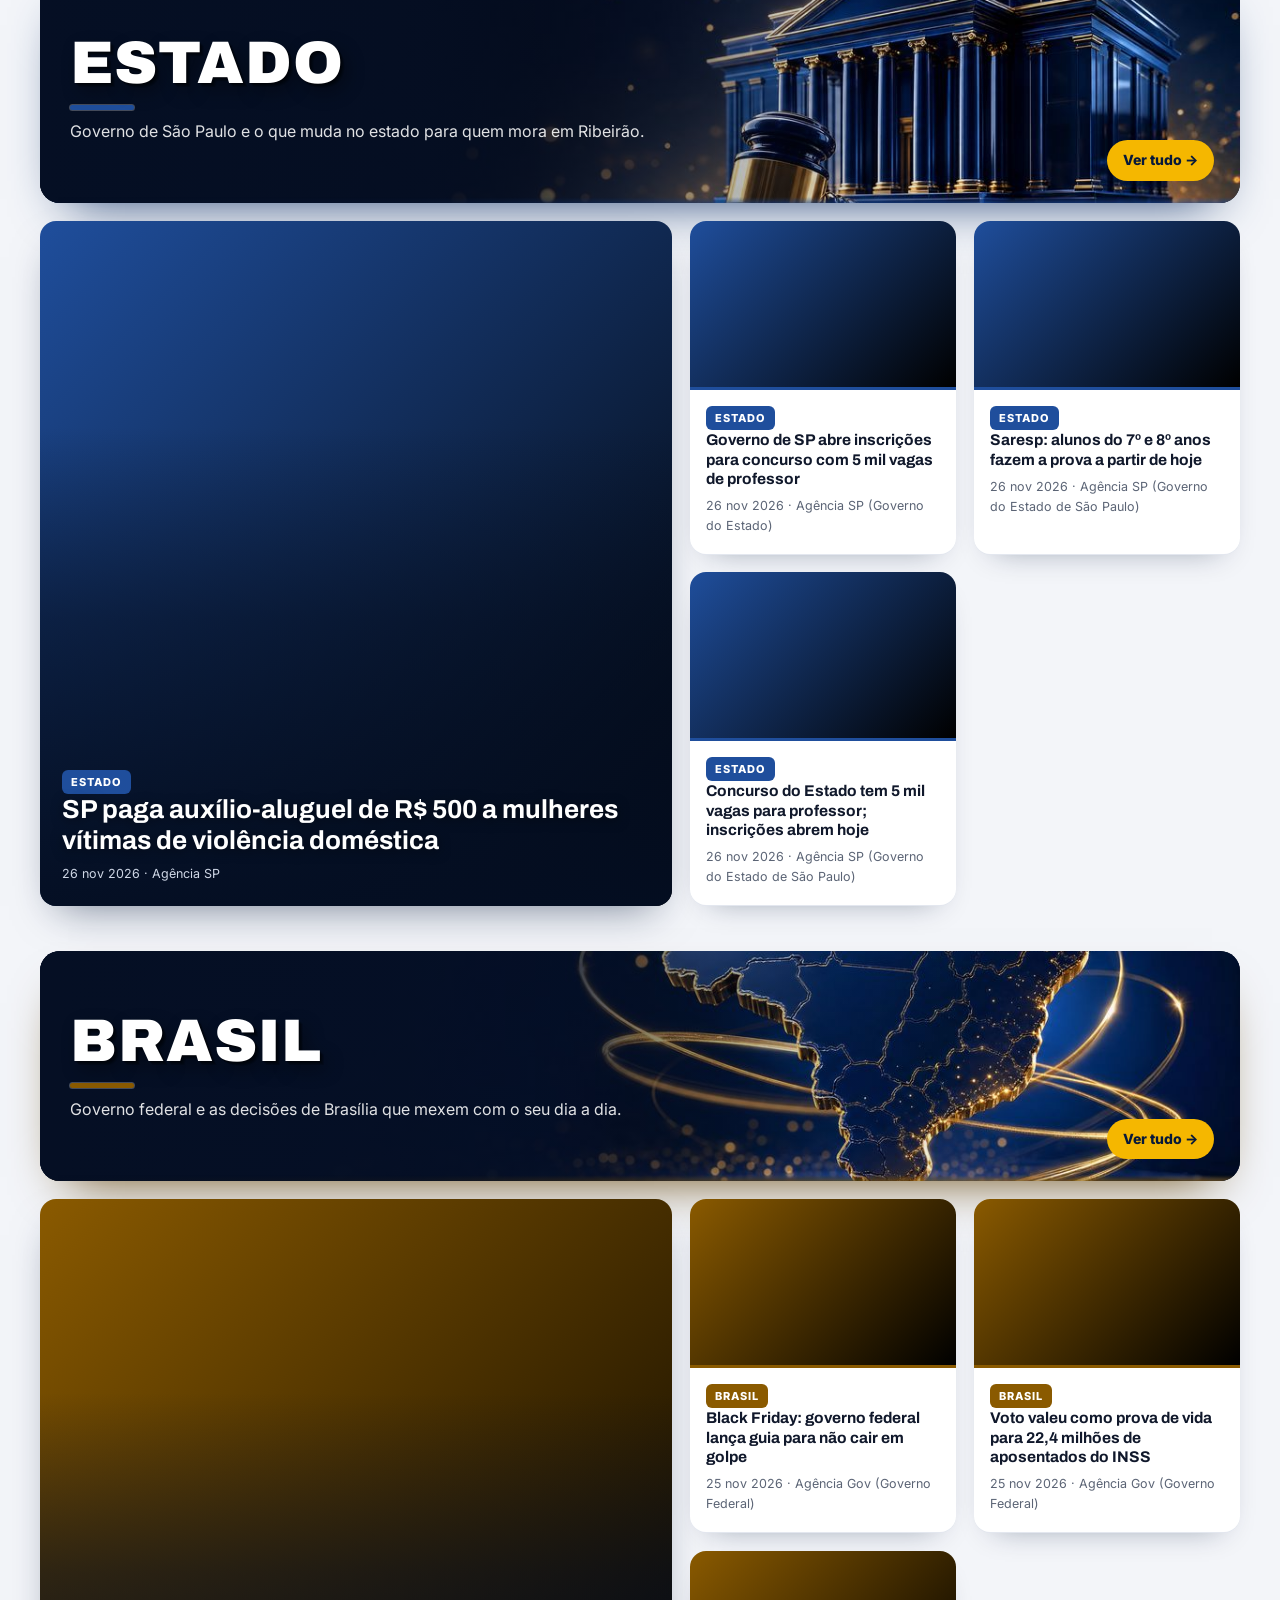
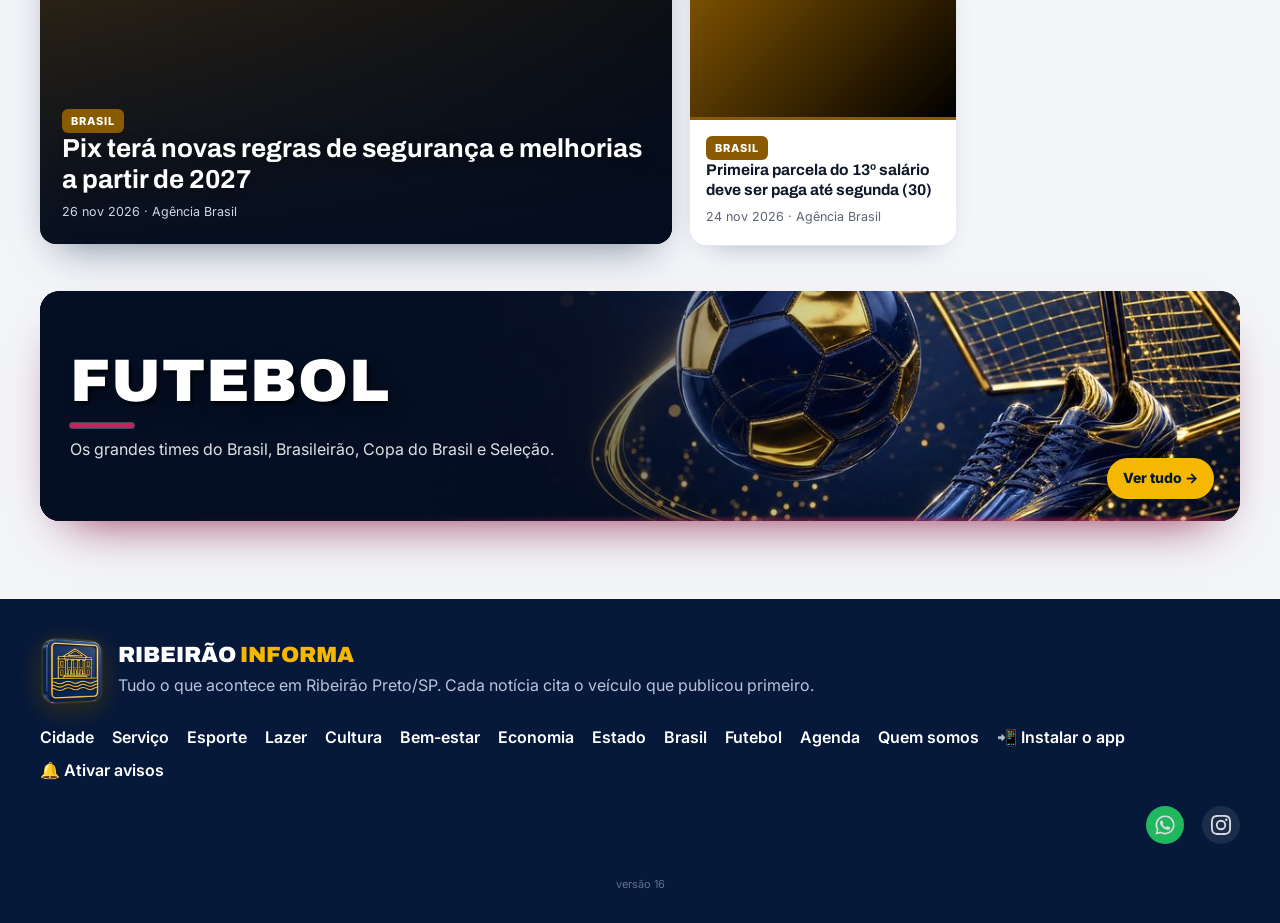
==== commit 8dd34137: "Ícone do app, favicon, topo e notificações com o botão 3D novo Co-Authored-By: Claude Opus 5.5 <nore" ====
--- a/index.html
+++ b/index.html
@@ -1,9 +1,9 @@
 <!doctype html><html lang="pt-BR"><head><meta charset="utf-8"><meta name="viewport" content="width=device-width,initial-scale=1"><meta name="theme-color" content="#0B2A5B">
 <link rel="preconnect" href="https://fonts.googleapis.com"><link href="https://fonts.googleapis.com/css2?family=Archivo:wght@700;800;900&family=Inter:wght@400;600;700;800&display=swap" rel="stylesheet">
-<link rel="icon" href="icones/favicon-32.png" sizes="32x32"><link rel="manifest" href="manifest.webmanifest"><link rel="apple-touch-icon" href="icones/apple-touch-icon.png"><meta name="apple-mobile-web-app-capable" content="yes"><meta name="mobile-web-app-capable" content="yes"><meta name="apple-mobile-web-app-title" content="Ribeirão Informa"><meta name="apple-mobile-web-app-status-bar-style" content="black"><link rel="stylesheet" href="assets/style.css?v=14"><link rel="stylesheet" href="assets/v2.css?v=6">
+<link rel="icon" href="icones/favicon-32-3d.png" sizes="32x32"><link rel="manifest" href="manifest.webmanifest"><link rel="apple-touch-icon" href="icones/apple-touch-icon-3d.png"><meta name="apple-mobile-web-app-capable" content="yes"><meta name="mobile-web-app-capable" content="yes"><meta name="apple-mobile-web-app-title" content="Ribeirão Informa"><meta name="apple-mobile-web-app-status-bar-style" content="black"><link rel="stylesheet" href="assets/style.css?v=14"><link rel="stylesheet" href="assets/v2.css?v=7">
 <title>Ribeirão Informa | Notícias de Ribeirão Preto</title>
 <meta name="description" content="Tudo o que acontece em Ribeirão Preto/SP: cidade, serviço, trânsito, tempo, segurança, cultura e esporte. Notícia confirmada, sempre com a fonte.">
 <meta property="og:title" content="Ribeirão Informa"><meta property="og:description" content="Tudo o que acontece em Ribeirão Preto, com fonte."><meta property="og:image" content="capa-facebook.jpg">
 </head><body data-pagina="capa"><div id="topo"></div>
 <main class="wrap"><div id="conteudo"><p class="vazio">Carregando notícias…</p></div></main>
-<div id="rodape"></div><script src="assets/v2.js?v=5"></script><script src="assets/app.js?v=14"></script></body></html>
+<div id="rodape"></div><script src="assets/v2.js?v=5"></script><script src="assets/app.js?v=15"></script></body></html>
--- a/assets/v2.css
+++ b/assets/v2.css
@@ -1137,3 +1137,17 @@
   .v2-sobre h3 { font-size: 18px; }
   .v2-faixa { grid-auto-columns: 72%; }
 }
+
+/* botão 3D oficial (versão A) no lugar do quadro desenhado em CSS */
+.v2-logo3d {
+  background: none;
+  box-shadow: none;
+  border-radius: 0;
+  filter: drop-shadow(0 6px 12px rgba(0, 0, 0, 0.45)) drop-shadow(0 0 1px rgba(245, 183, 0, 0.6));
+  transform: none;
+}
+.v2-logo3d img { width: 64px; height: 64px; }
+@media (max-width: 600px) {
+  .v2-logo3d { box-shadow: none; }
+  .v2-logo3d img { width: 50px; height: 50px; }
+}
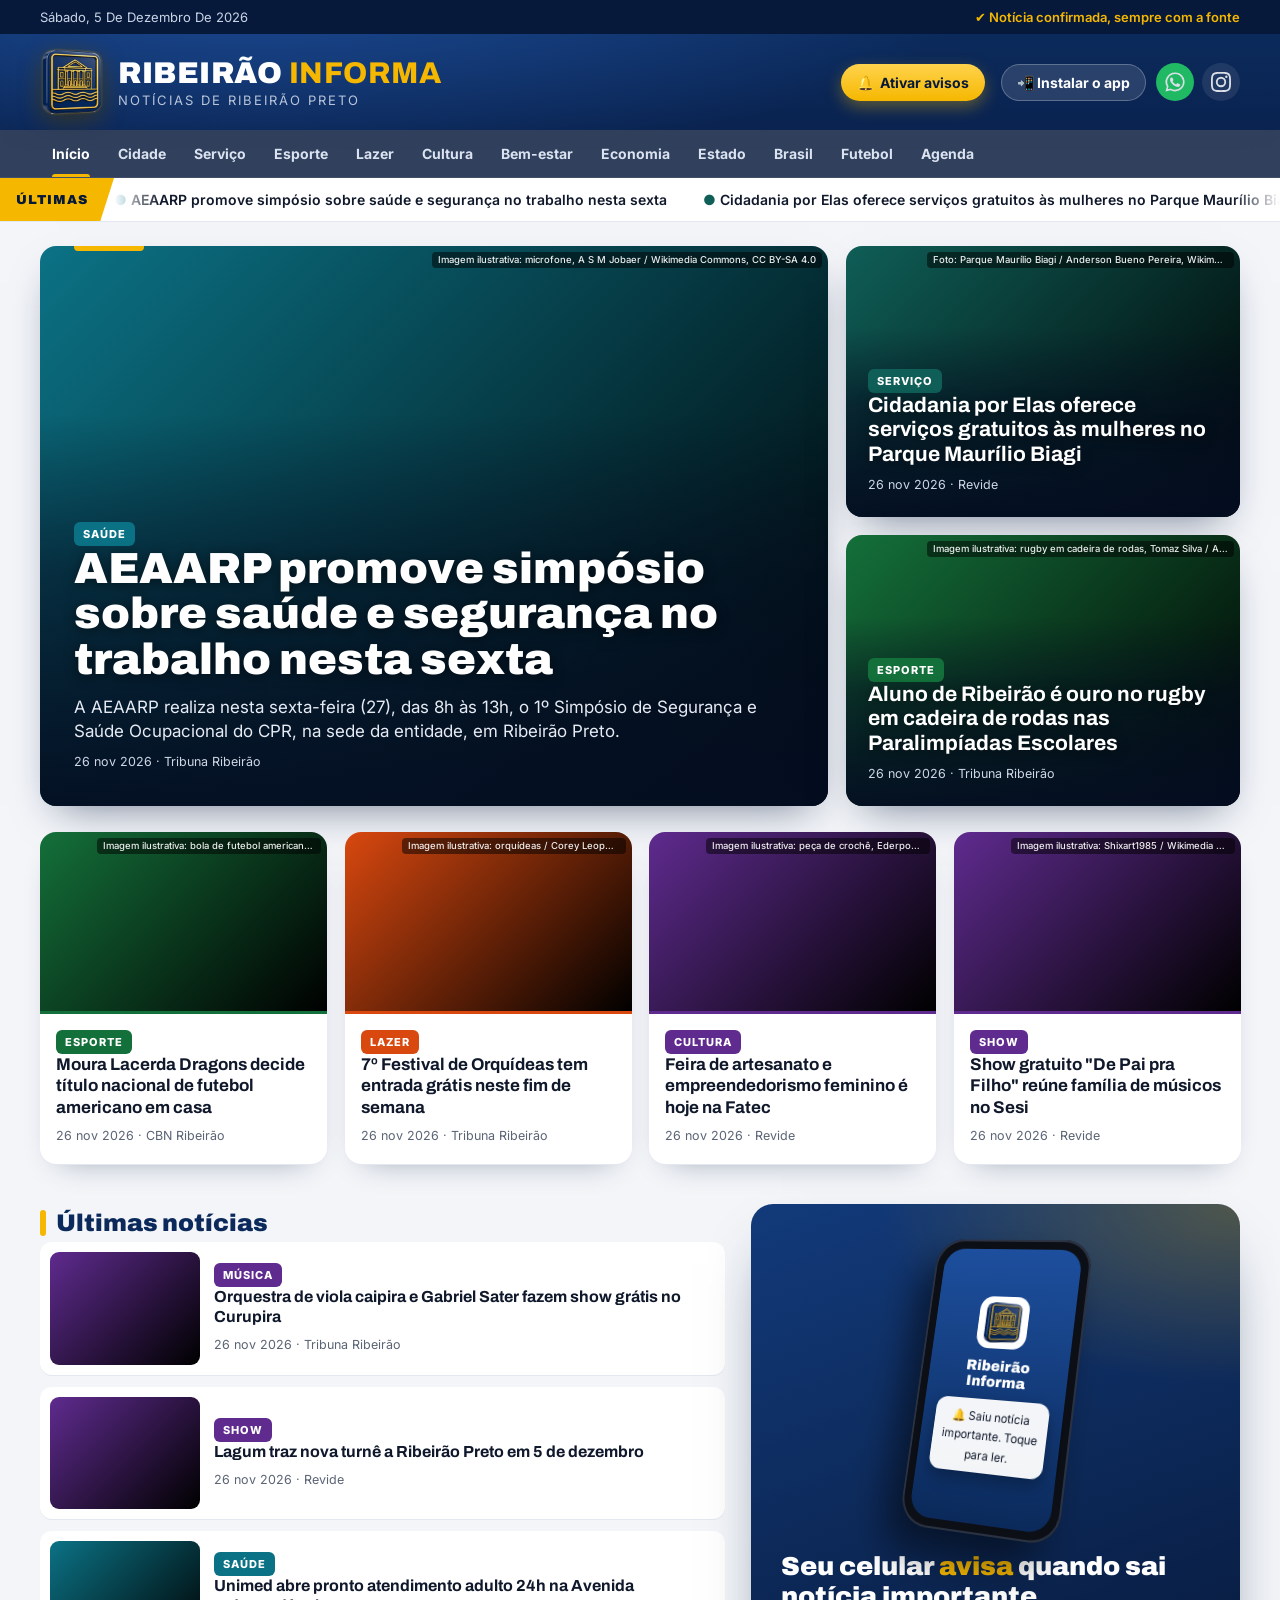
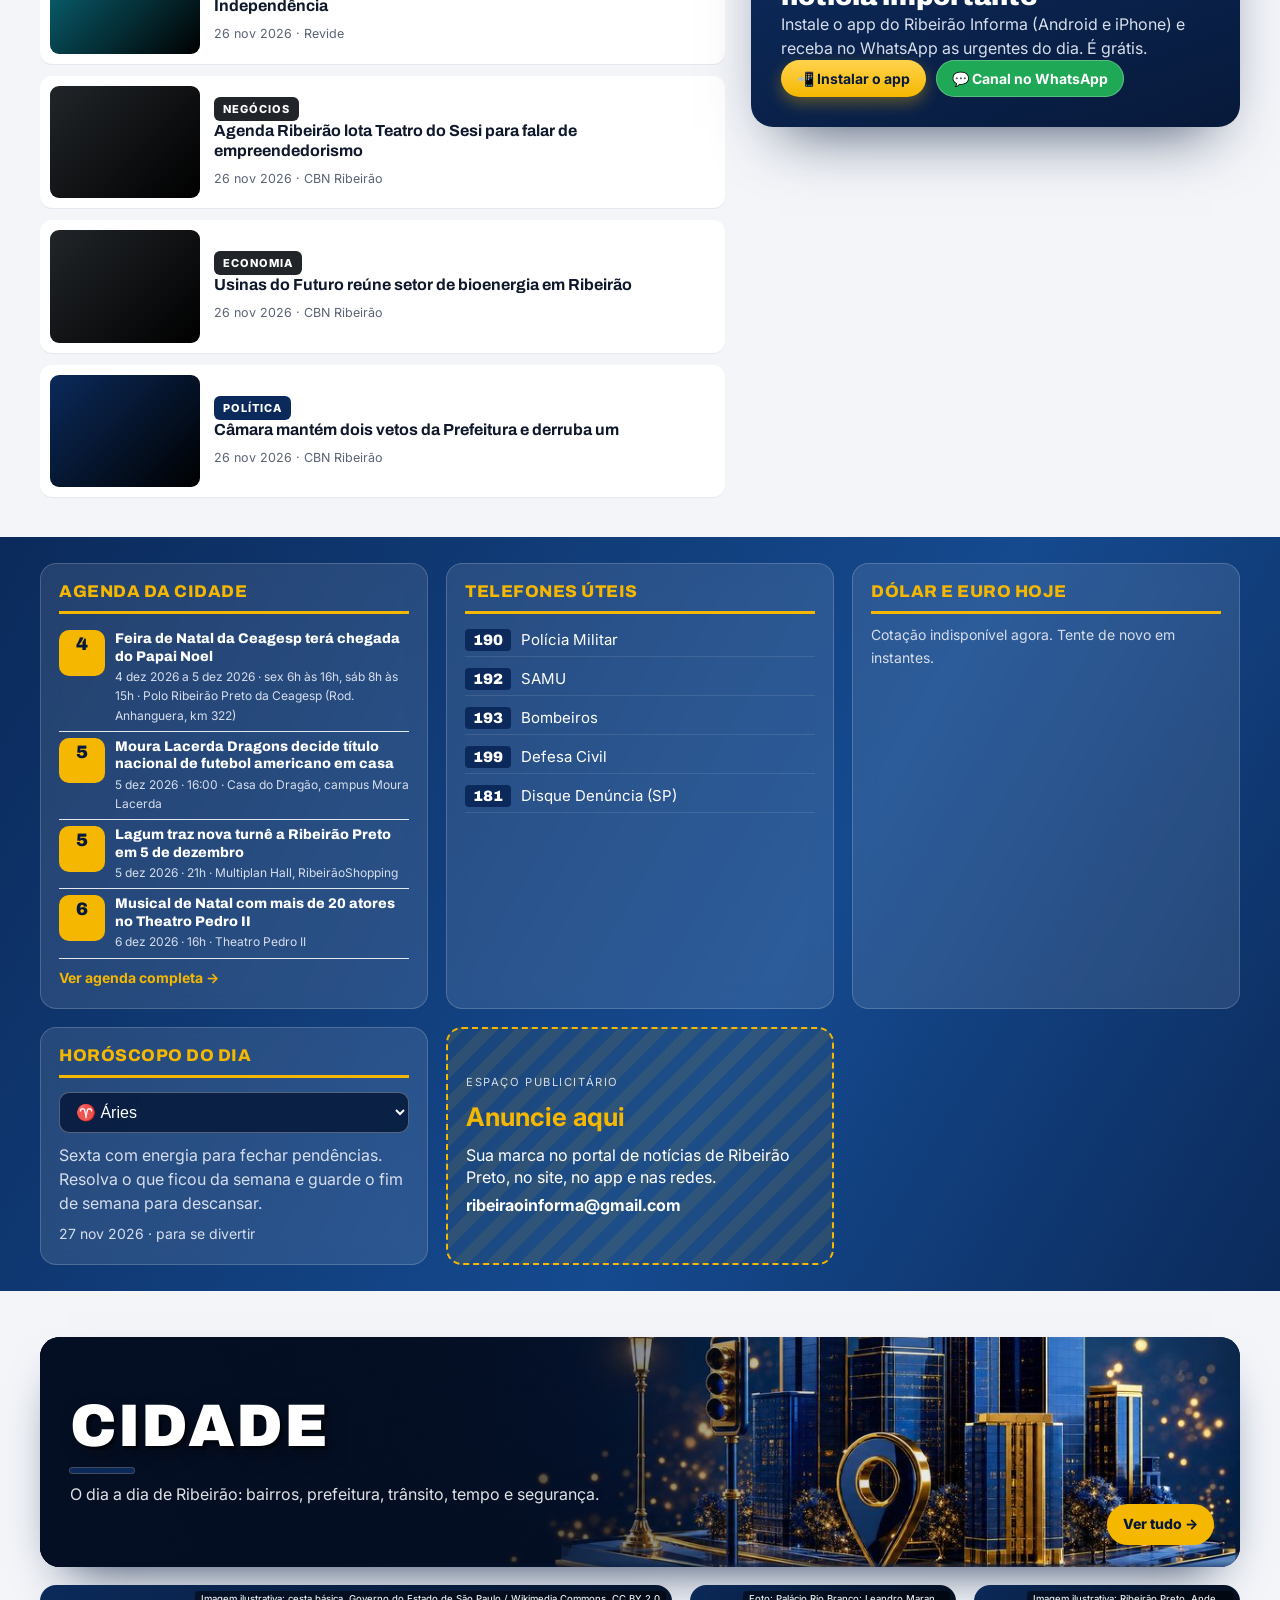
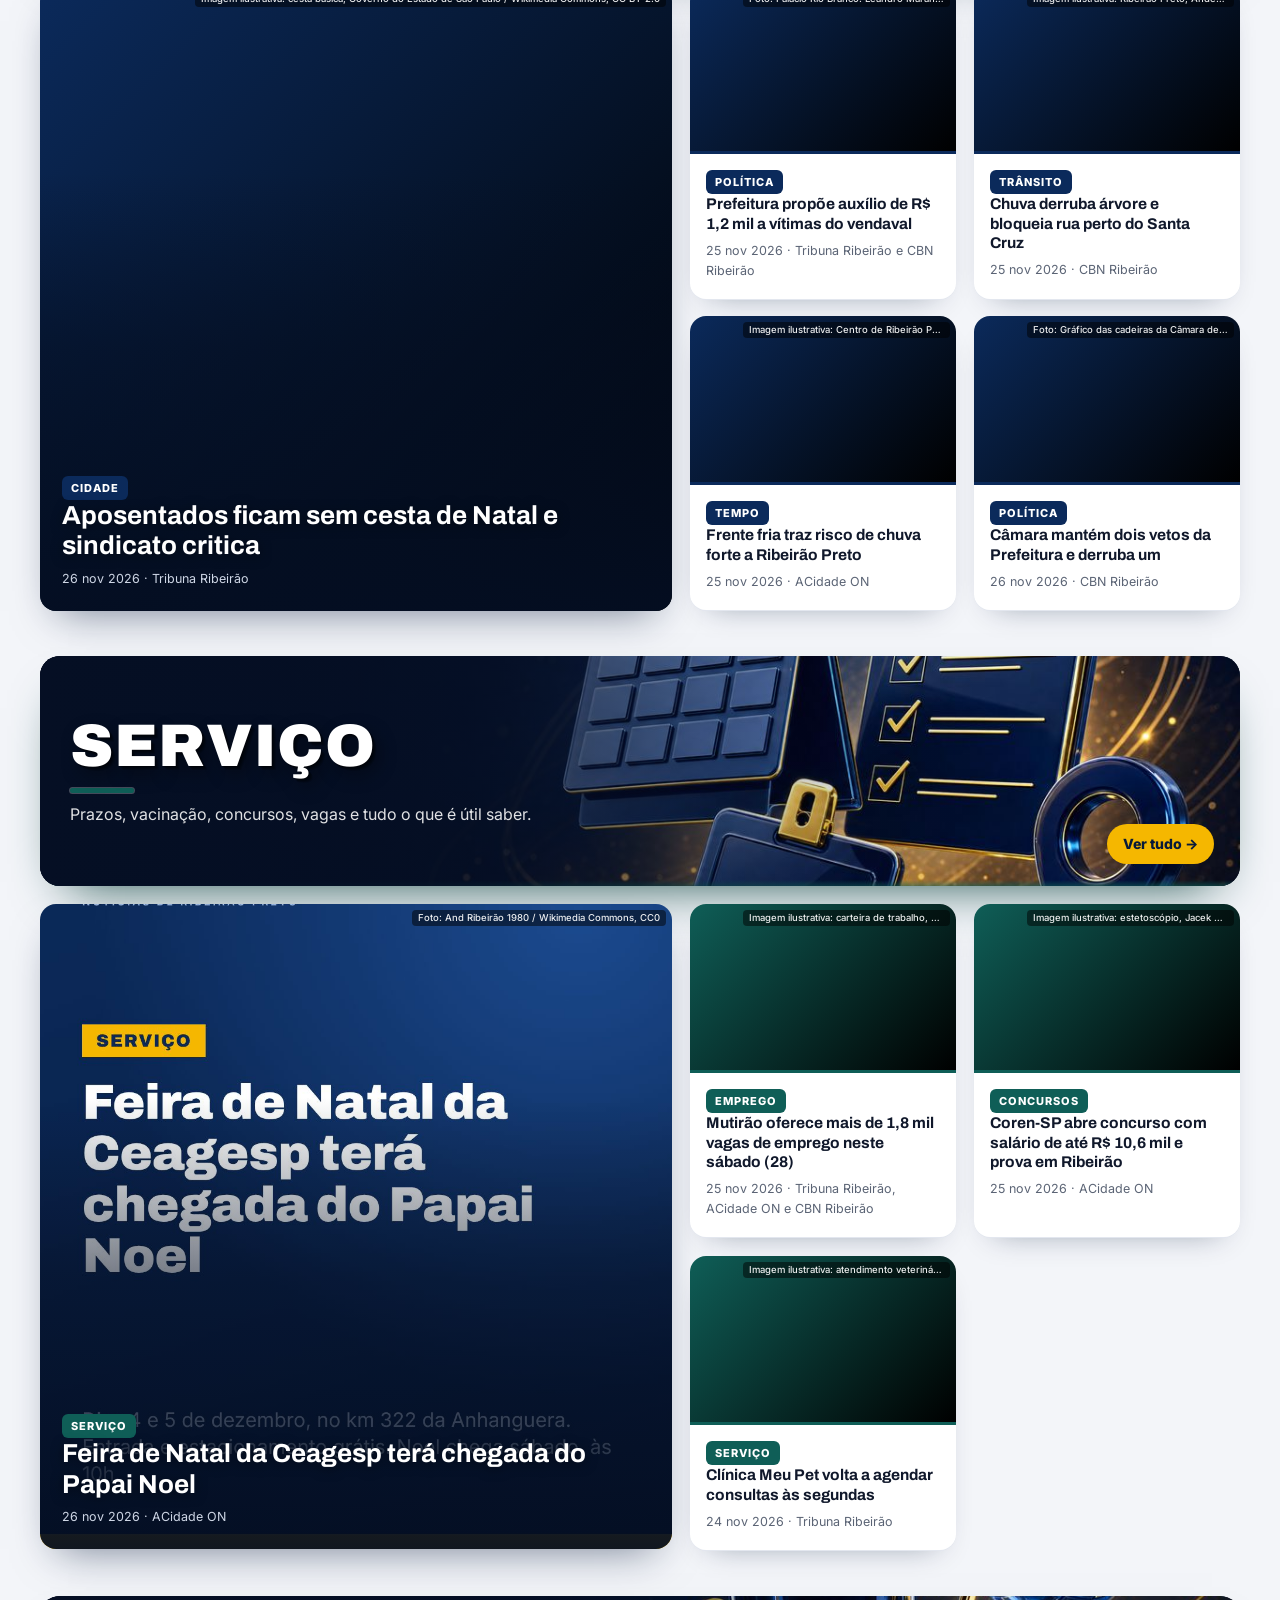
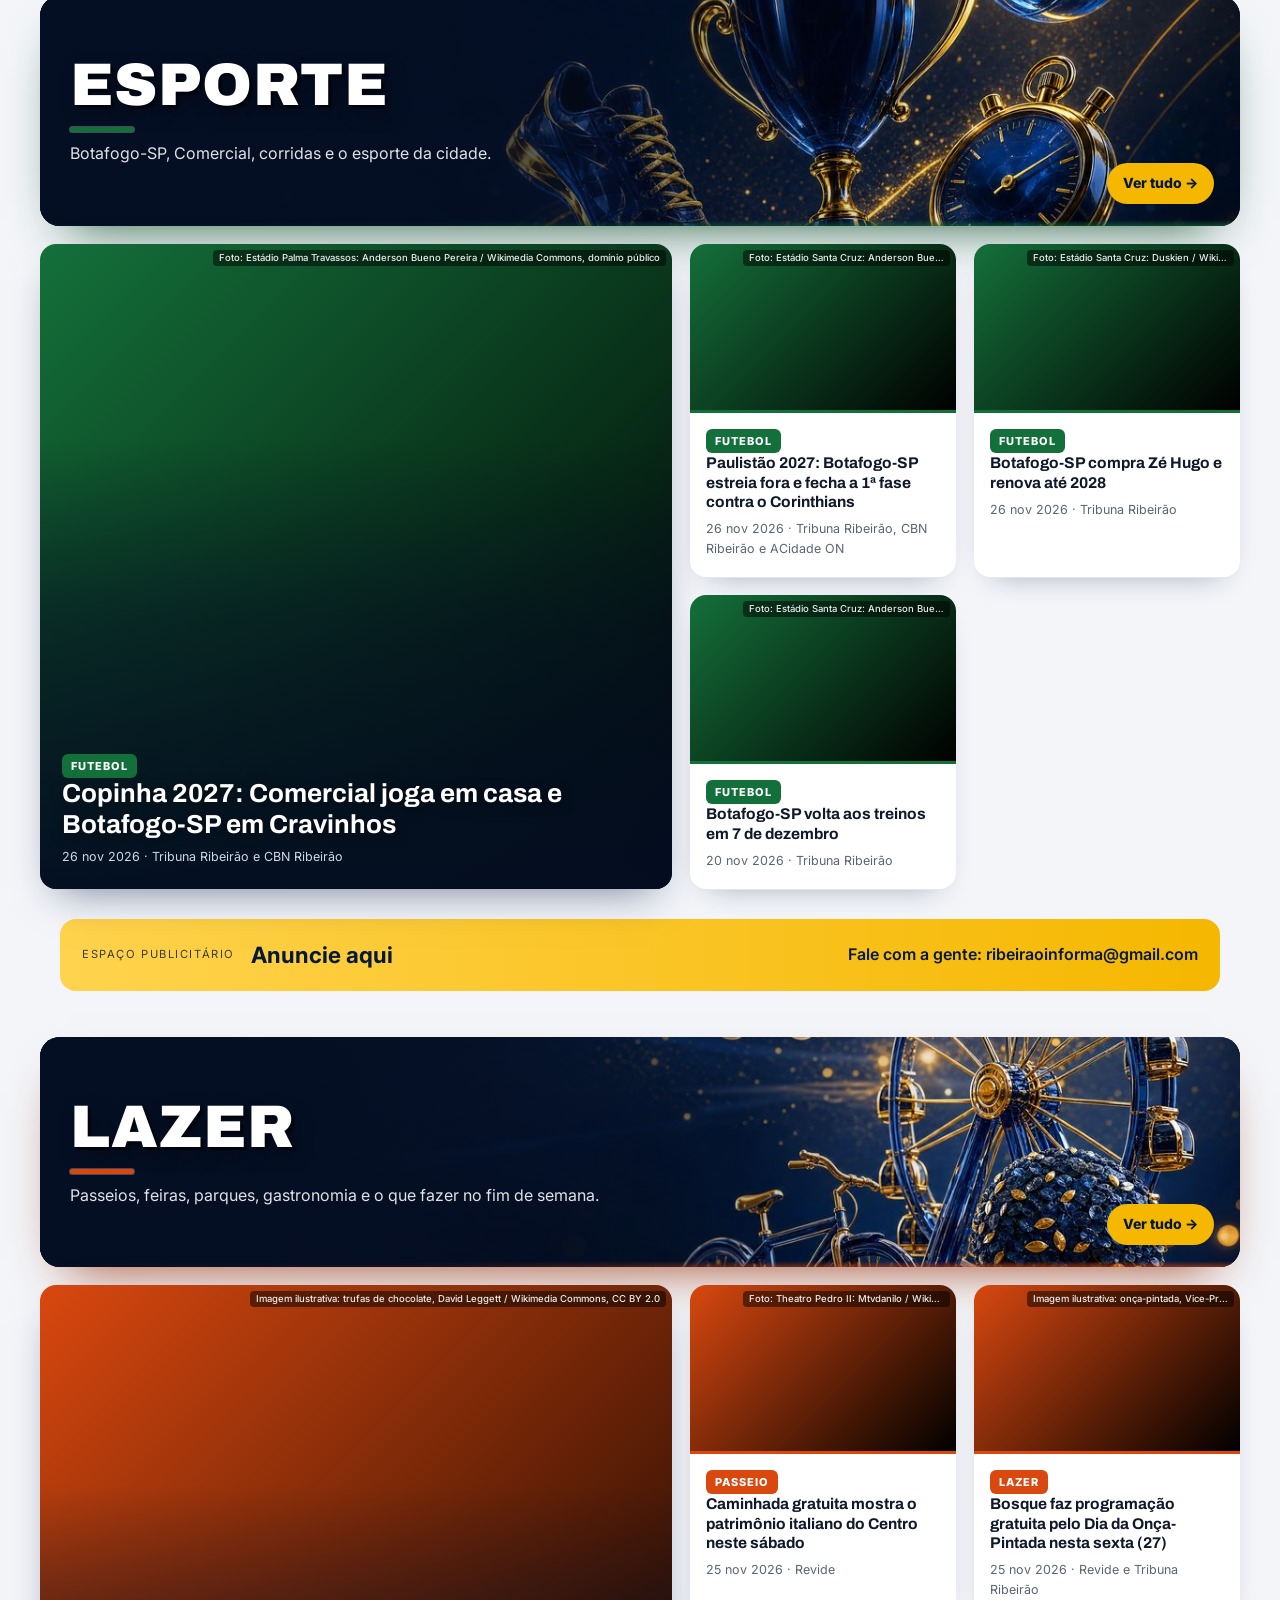
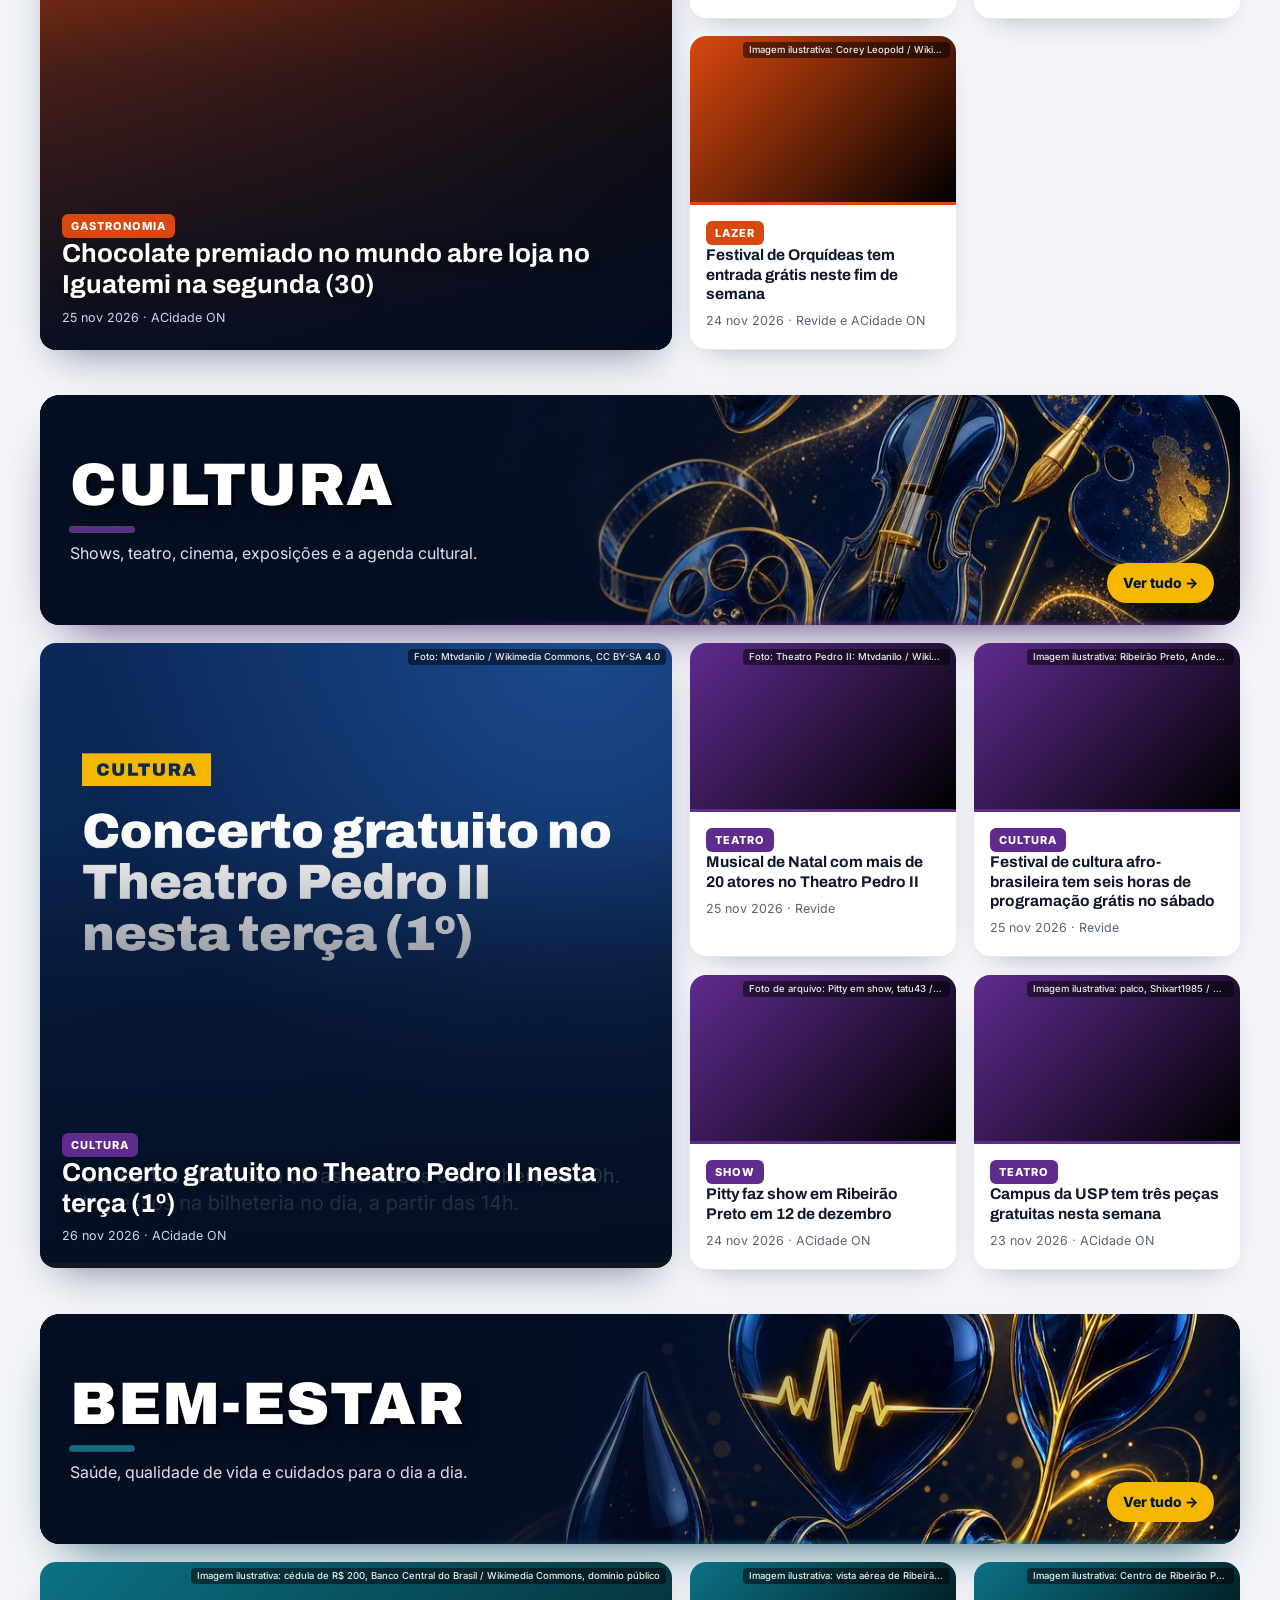
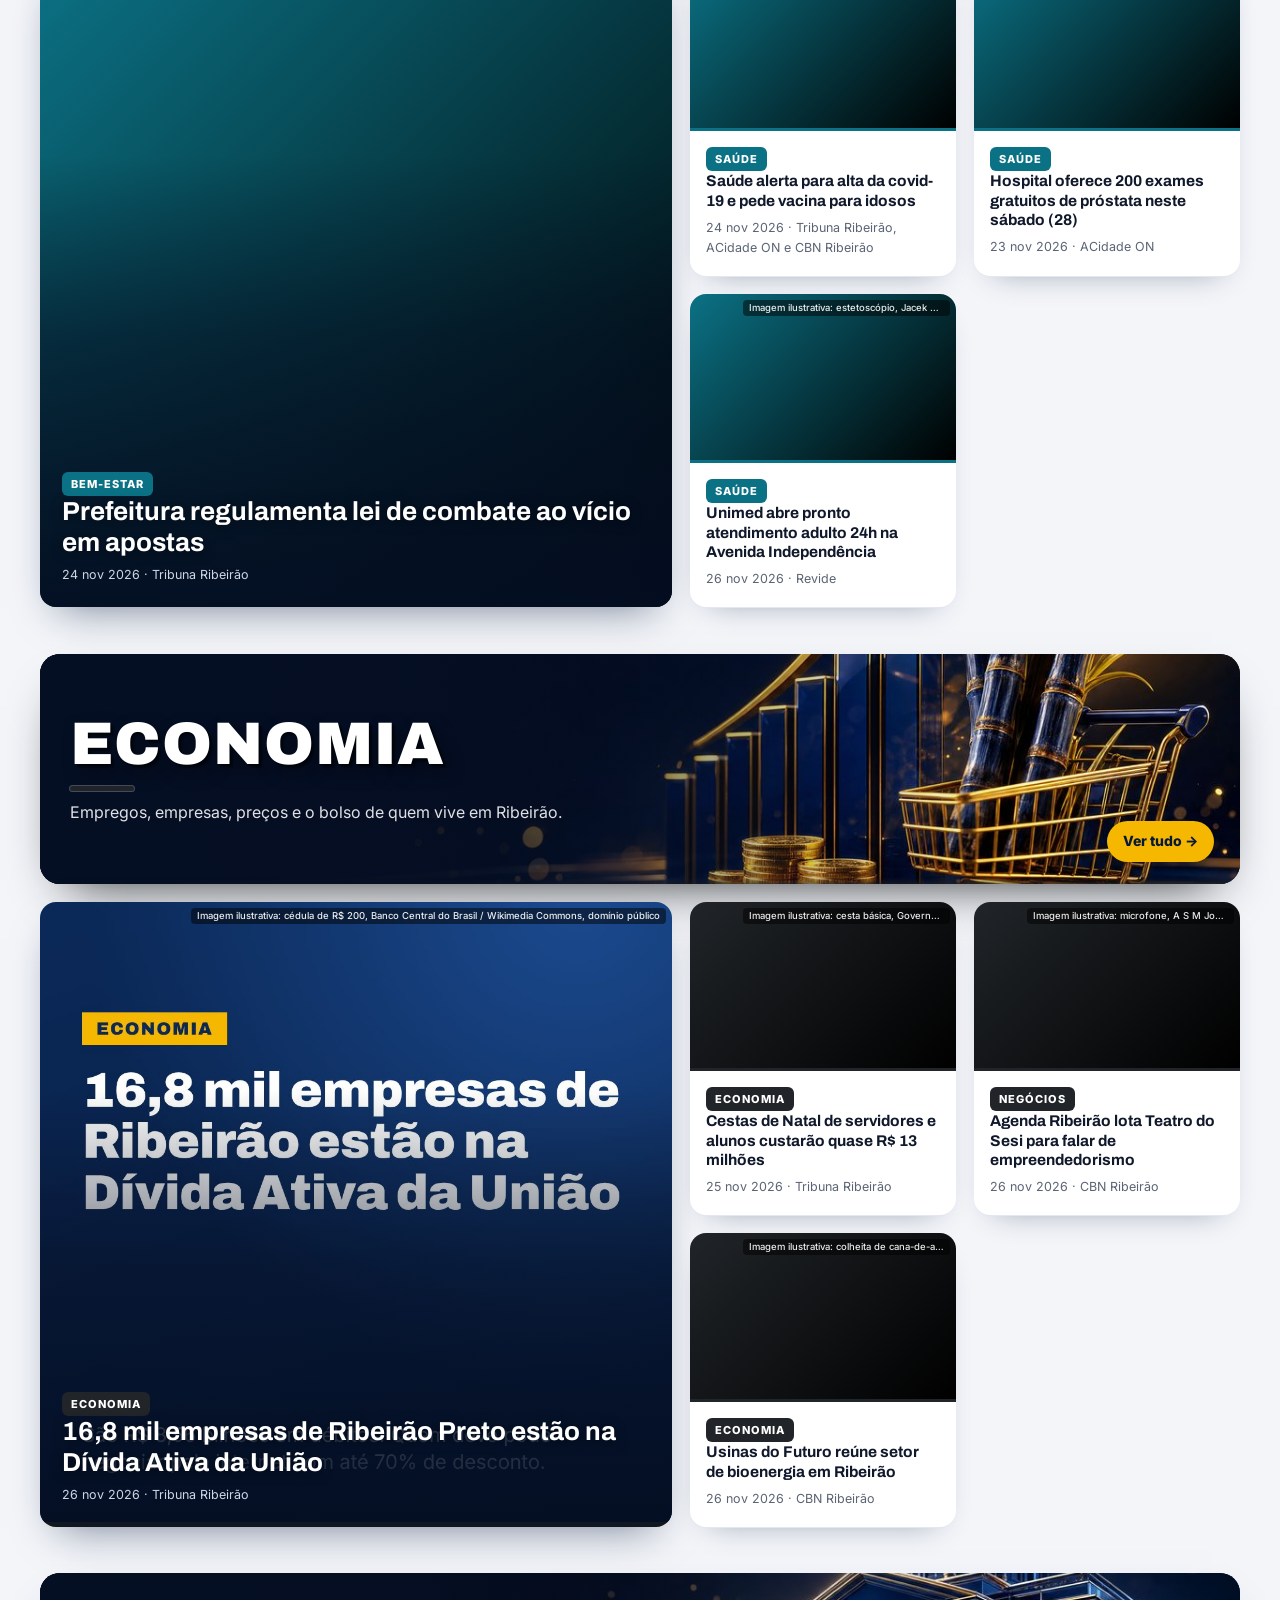
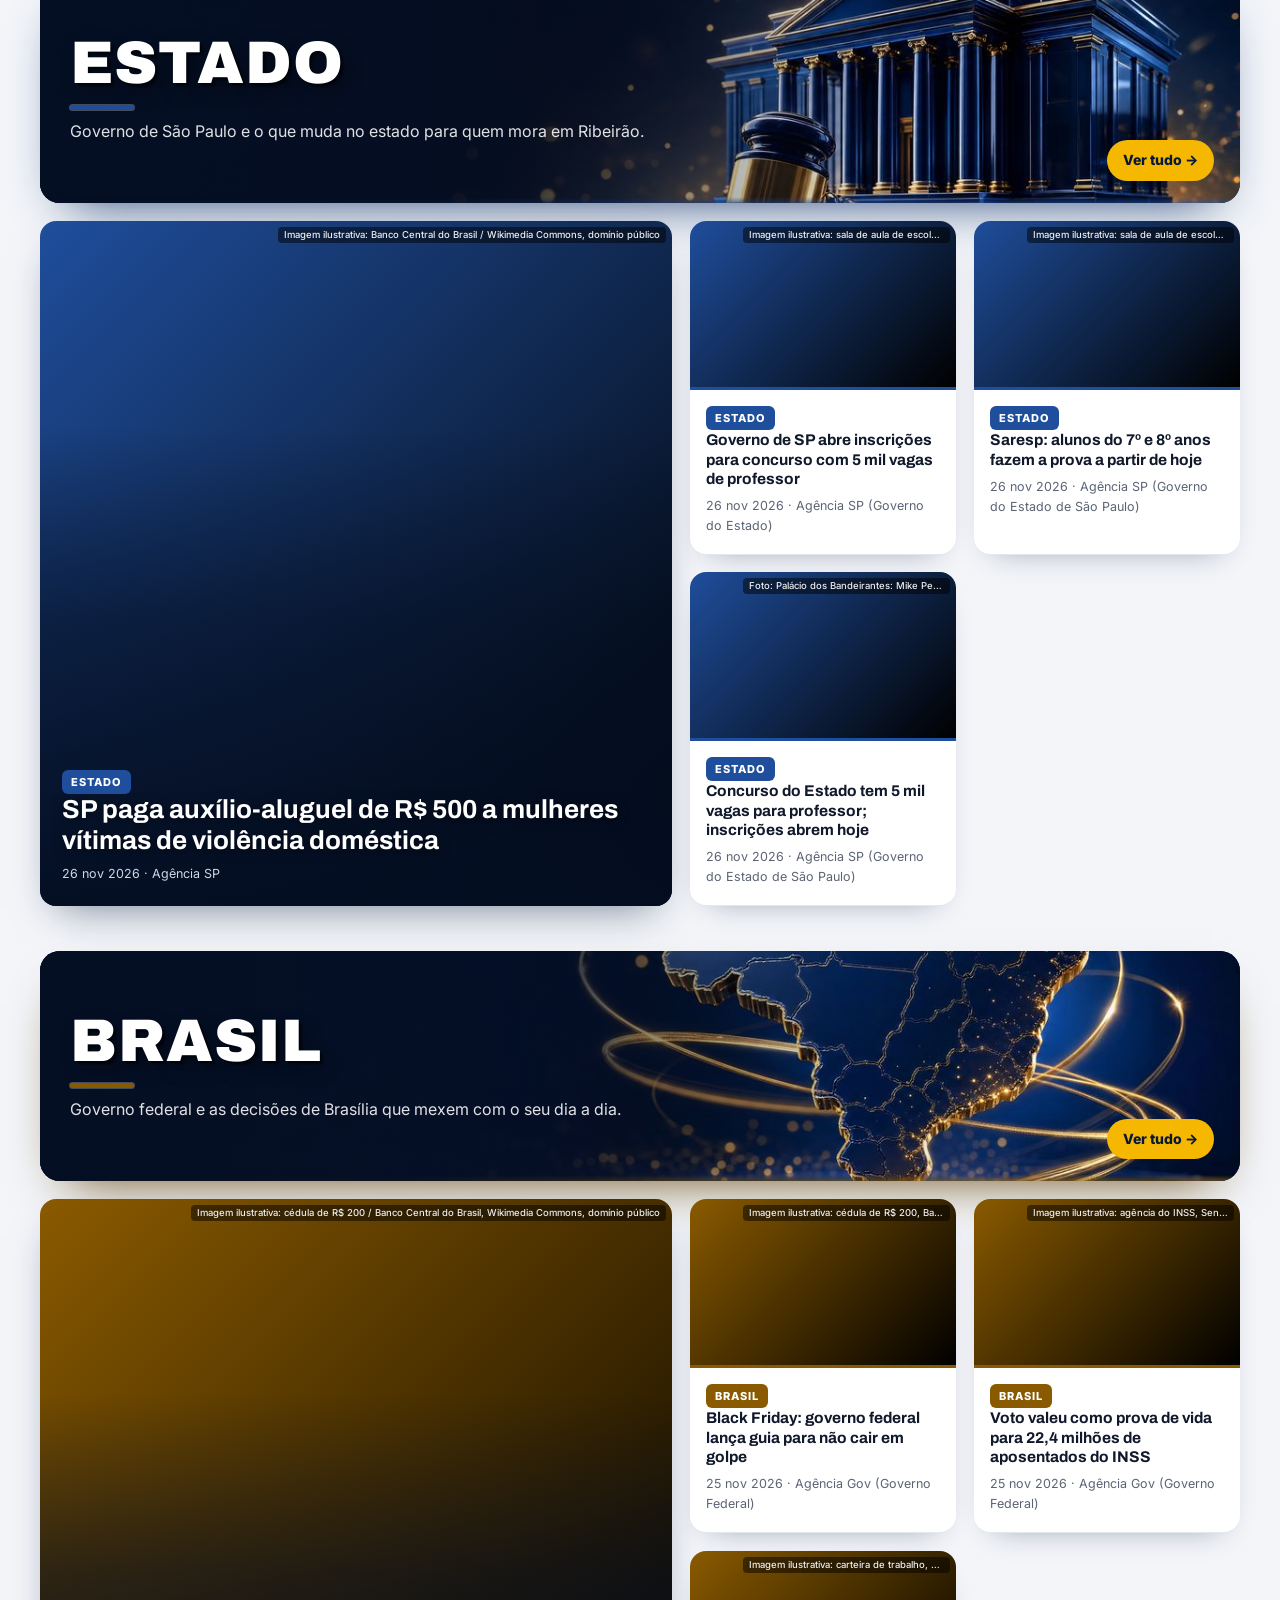
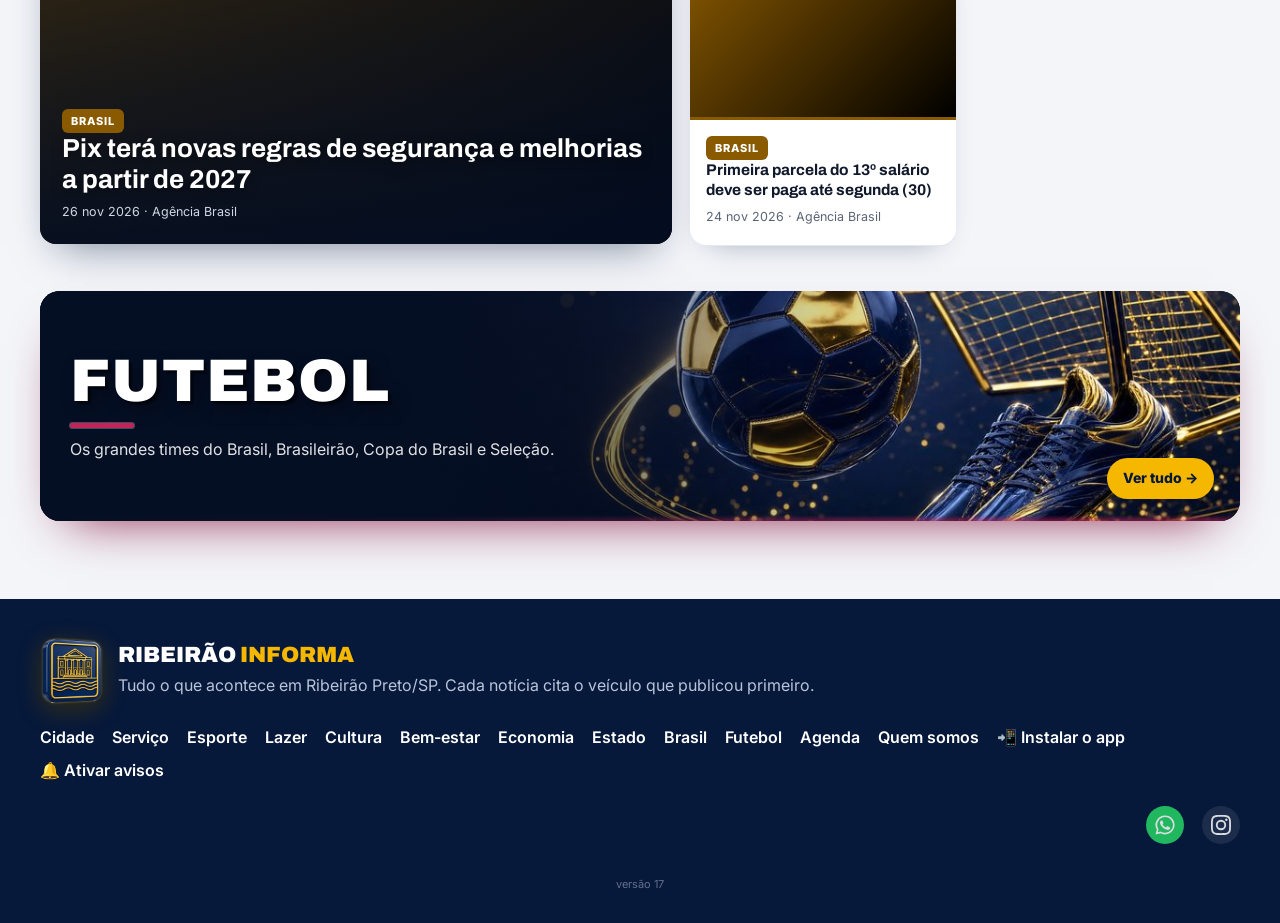
==== commit 41aea9e9: "Fotos ligadas ao assunto em 19 matérias e crédito pequeno em todos os cartões Co-Authored-By: Claude" ====
--- a/index.html
+++ b/index.html
@@ -1,9 +1,9 @@
 <!doctype html><html lang="pt-BR"><head><meta charset="utf-8"><meta name="viewport" content="width=device-width,initial-scale=1"><meta name="theme-color" content="#0B2A5B">
 <link rel="preconnect" href="https://fonts.googleapis.com"><link href="https://fonts.googleapis.com/css2?family=Archivo:wght@700;800;900&family=Inter:wght@400;600;700;800&display=swap" rel="stylesheet">
-<link rel="icon" href="icones/favicon-32-3d.png" sizes="32x32"><link rel="manifest" href="manifest.webmanifest"><link rel="apple-touch-icon" href="icones/apple-touch-icon-3d.png"><meta name="apple-mobile-web-app-capable" content="yes"><meta name="mobile-web-app-capable" content="yes"><meta name="apple-mobile-web-app-title" content="Ribeirão Informa"><meta name="apple-mobile-web-app-status-bar-style" content="black"><link rel="stylesheet" href="assets/style.css?v=14"><link rel="stylesheet" href="assets/v2.css?v=7">
+<link rel="icon" href="icones/favicon-32-3d.png" sizes="32x32"><link rel="manifest" href="manifest.webmanifest"><link rel="apple-touch-icon" href="icones/apple-touch-icon-3d.png"><meta name="apple-mobile-web-app-capable" content="yes"><meta name="mobile-web-app-capable" content="yes"><meta name="apple-mobile-web-app-title" content="Ribeirão Informa"><meta name="apple-mobile-web-app-status-bar-style" content="black"><link rel="stylesheet" href="assets/style.css?v=14"><link rel="stylesheet" href="assets/v2.css?v=8">
 <title>Ribeirão Informa | Notícias de Ribeirão Preto</title>
 <meta name="description" content="Tudo o que acontece em Ribeirão Preto/SP: cidade, serviço, trânsito, tempo, segurança, cultura e esporte. Notícia confirmada, sempre com a fonte.">
 <meta property="og:title" content="Ribeirão Informa"><meta property="og:description" content="Tudo o que acontece em Ribeirão Preto, com fonte."><meta property="og:image" content="capa-facebook.jpg">
 </head><body data-pagina="capa"><div id="topo"></div>
 <main class="wrap"><div id="conteudo"><p class="vazio">Carregando notícias…</p></div></main>
-<div id="rodape"></div><script src="assets/v2.js?v=5"></script><script src="assets/app.js?v=15"></script></body></html>
+<div id="rodape"></div><script src="assets/v2.js?v=6"></script><script src="assets/app.js?v=16"></script></body></html>
--- a/assets/v2.css
+++ b/assets/v2.css
@@ -1151,3 +1151,22 @@
   .v2-logo3d { box-shadow: none; }
   .v2-logo3d img { width: 50px; height: 50px; }
 }
+
+/* crédito da foto */
+.v2-cred {
+  position: absolute;
+  top: 6px;
+  right: 6px;
+  max-width: 78%;
+  padding: 2px 6px;
+  border-radius: 4px;
+  background: rgba(0, 0, 0, 0.5);
+  color: rgba(255, 255, 255, 0.92);
+  font: 500 9.5px/1.3 Inter, sans-serif;
+  white-space: nowrap;
+  overflow: hidden;
+  text-overflow: ellipsis;
+  z-index: 2;
+  pointer-events: none;
+}
+.v2-cartao .v2-img { position: relative; }
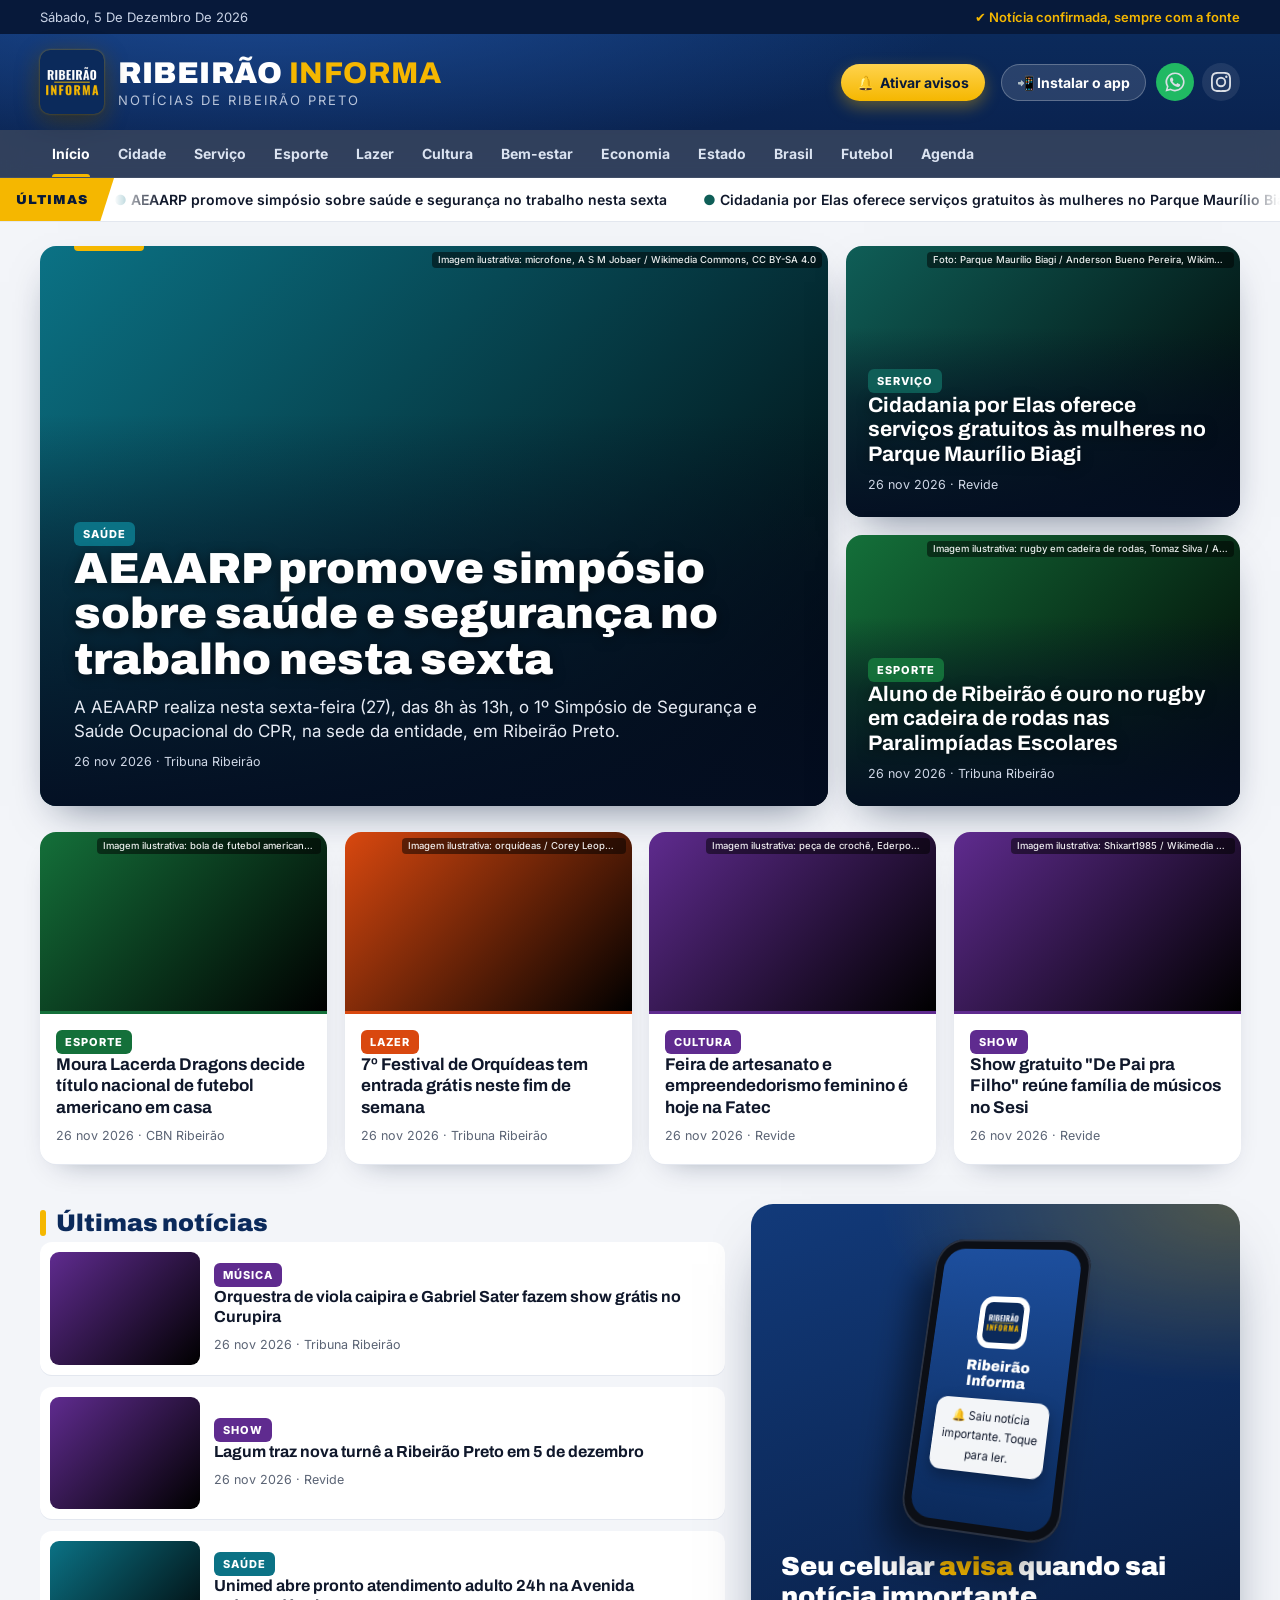
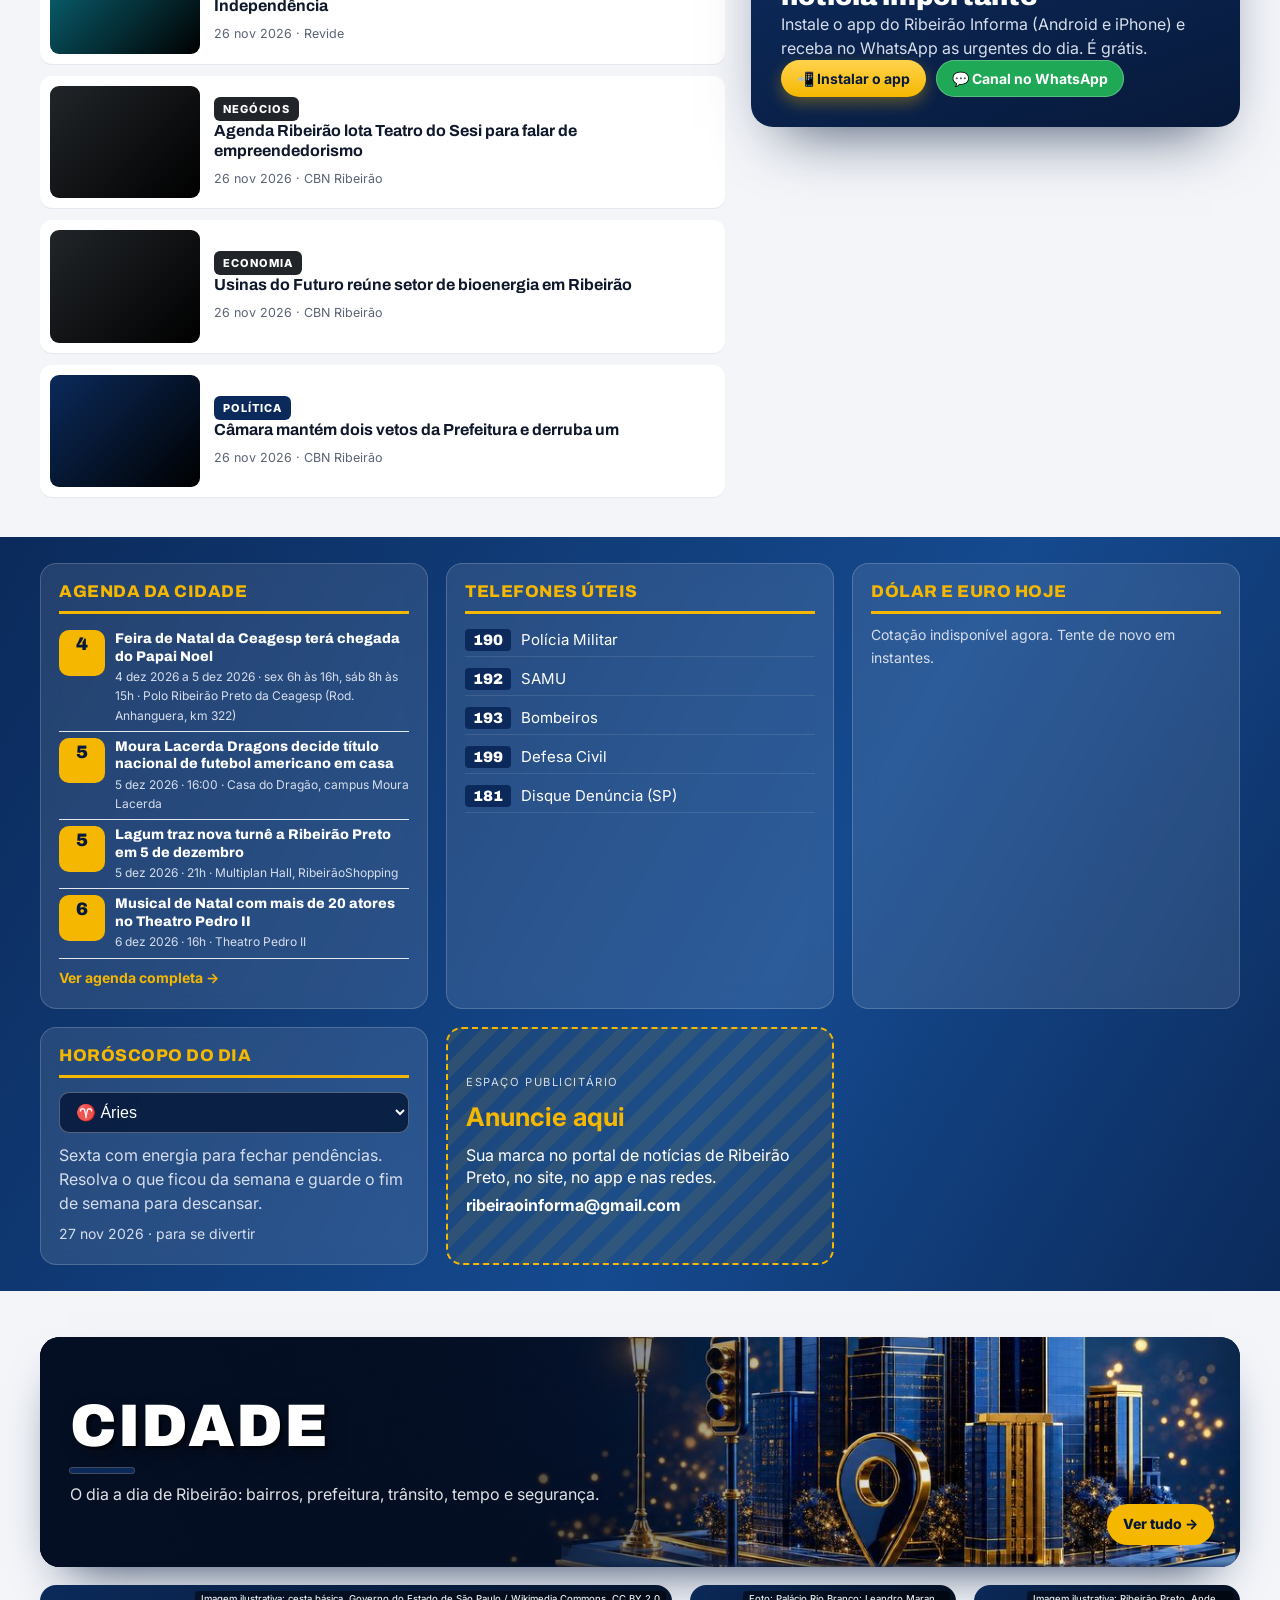
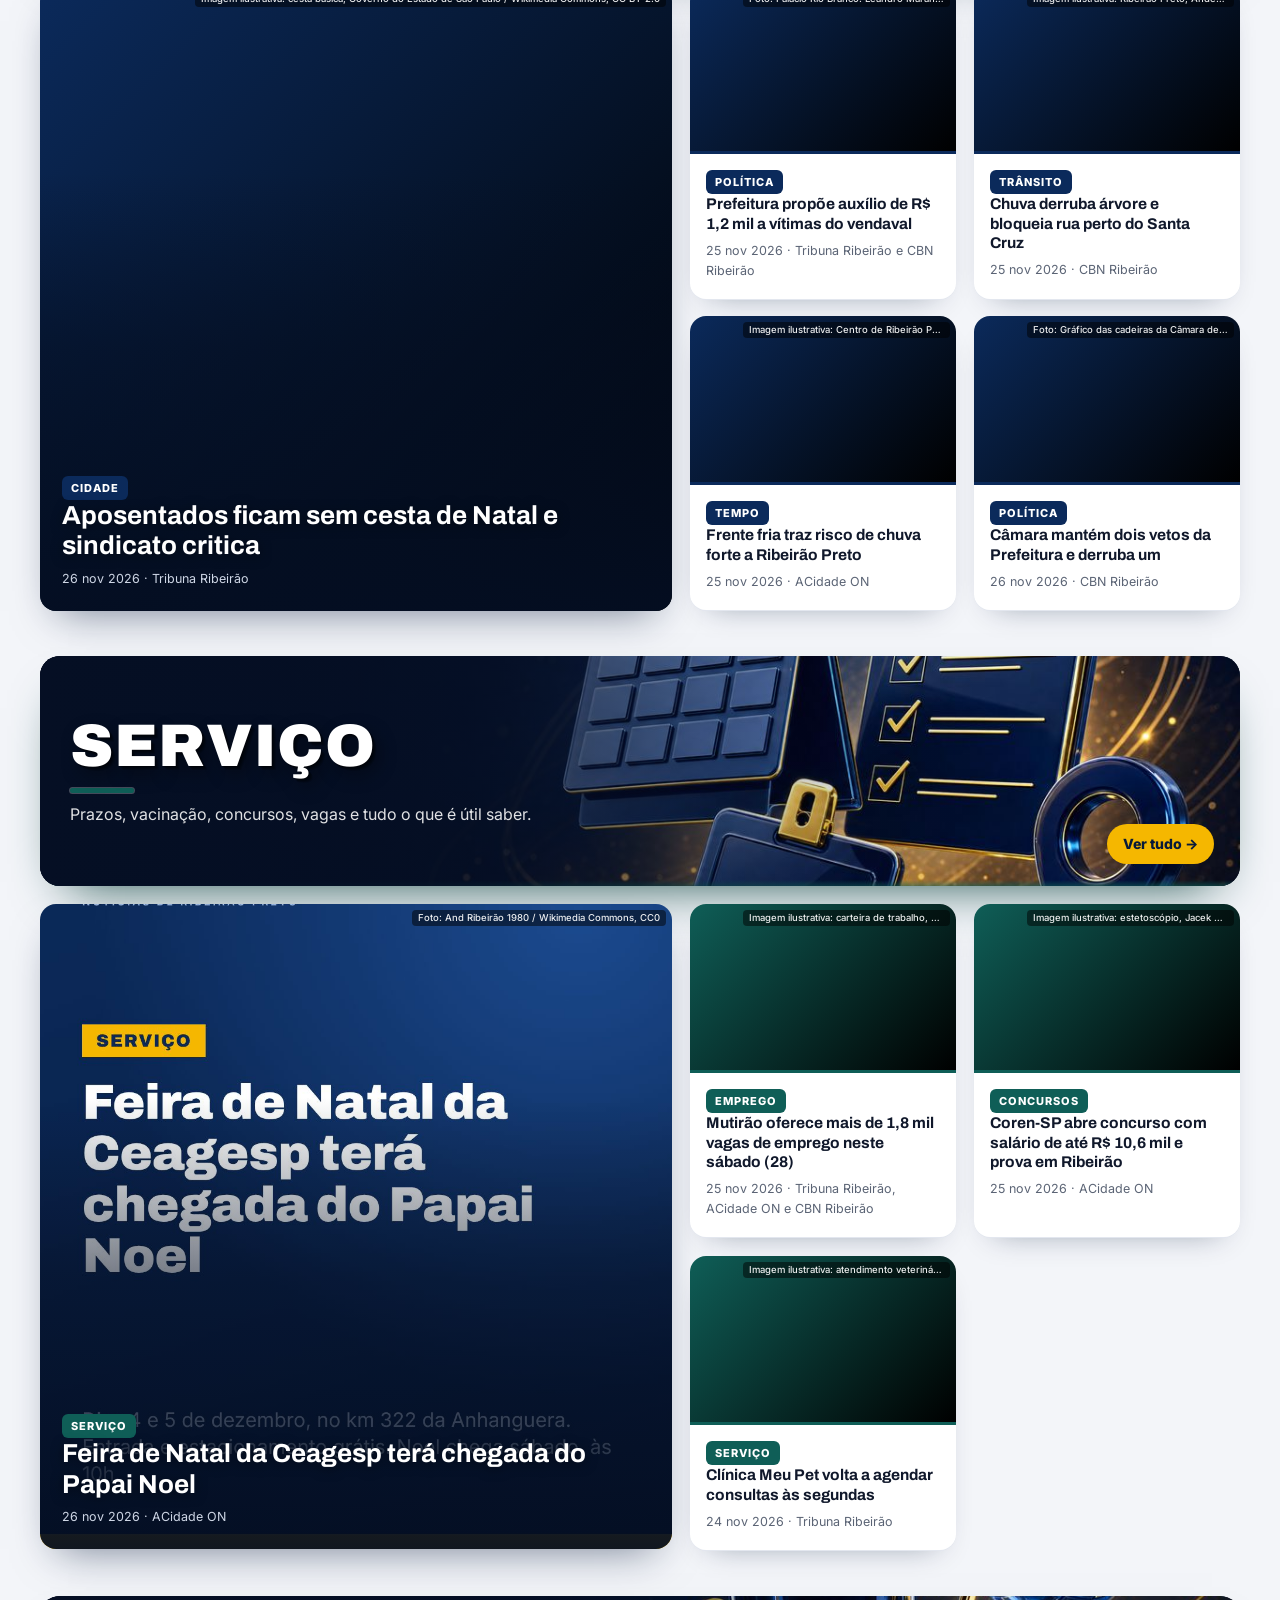
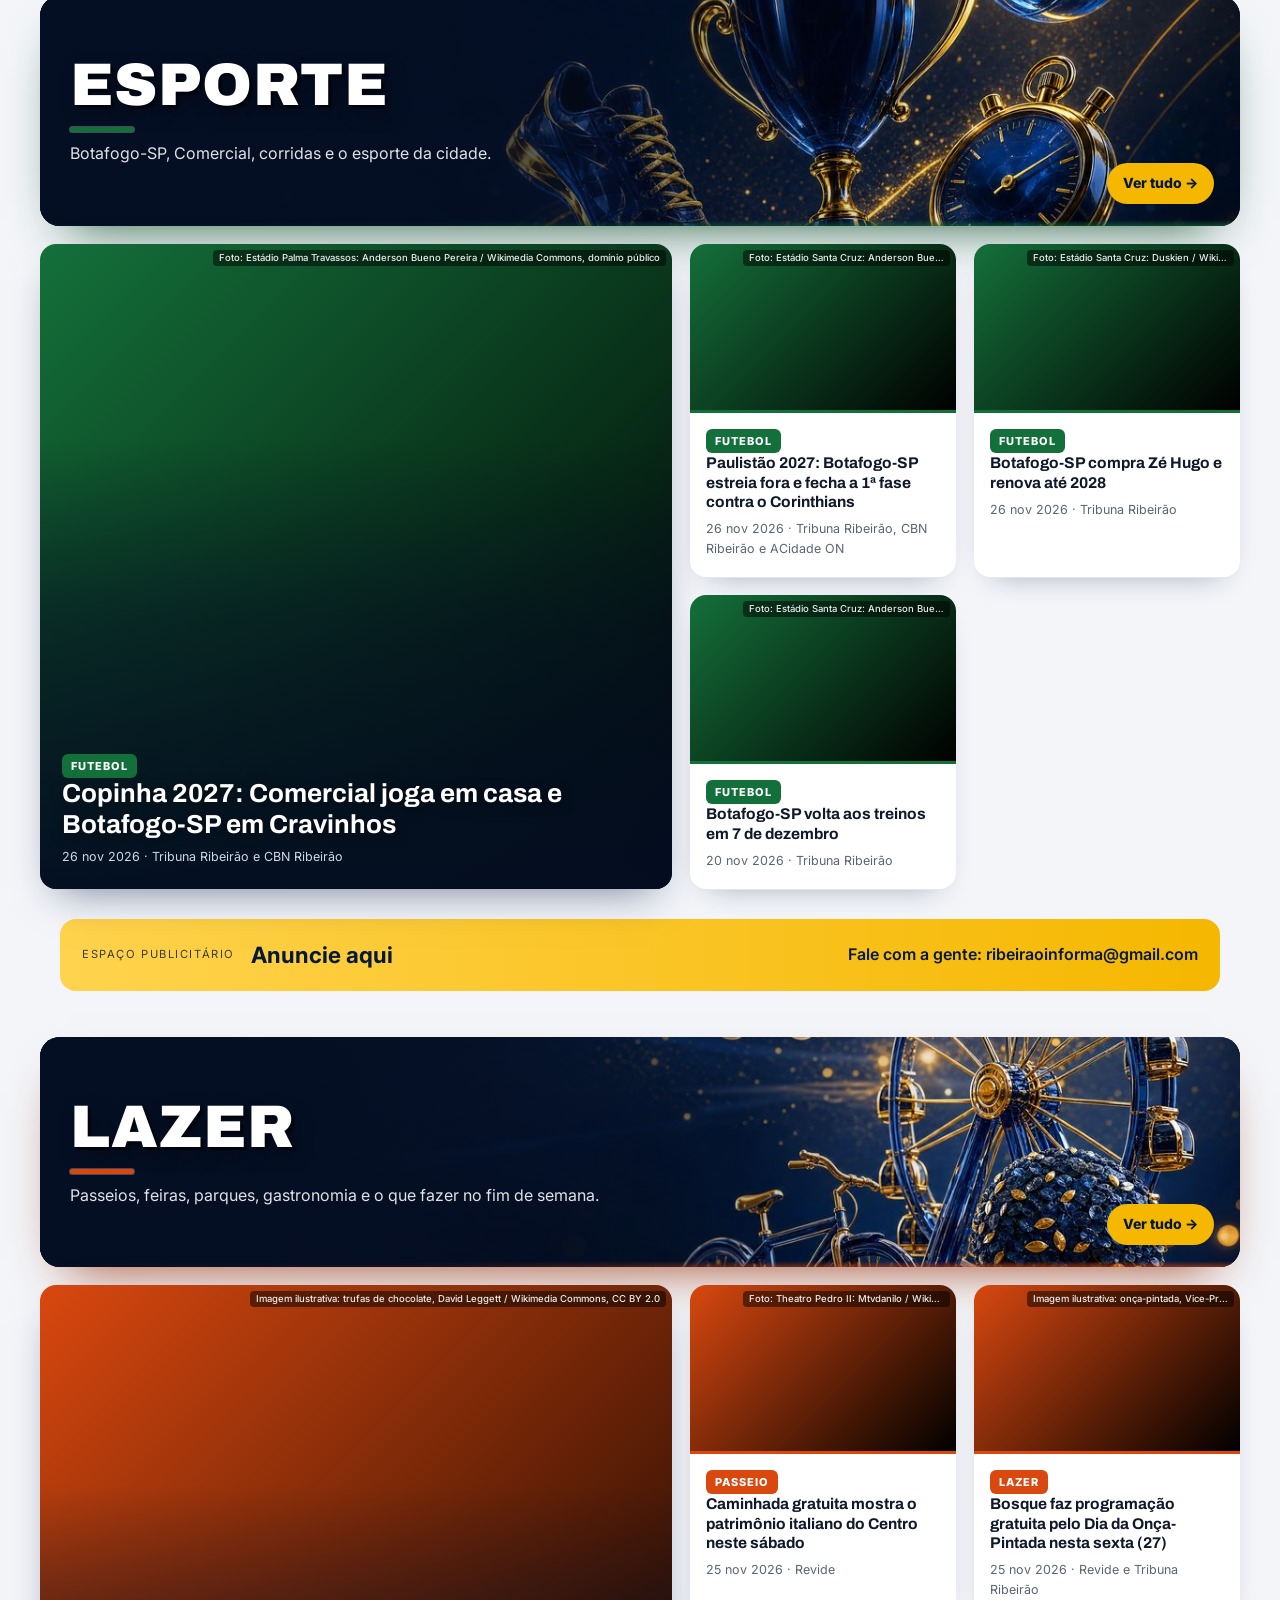
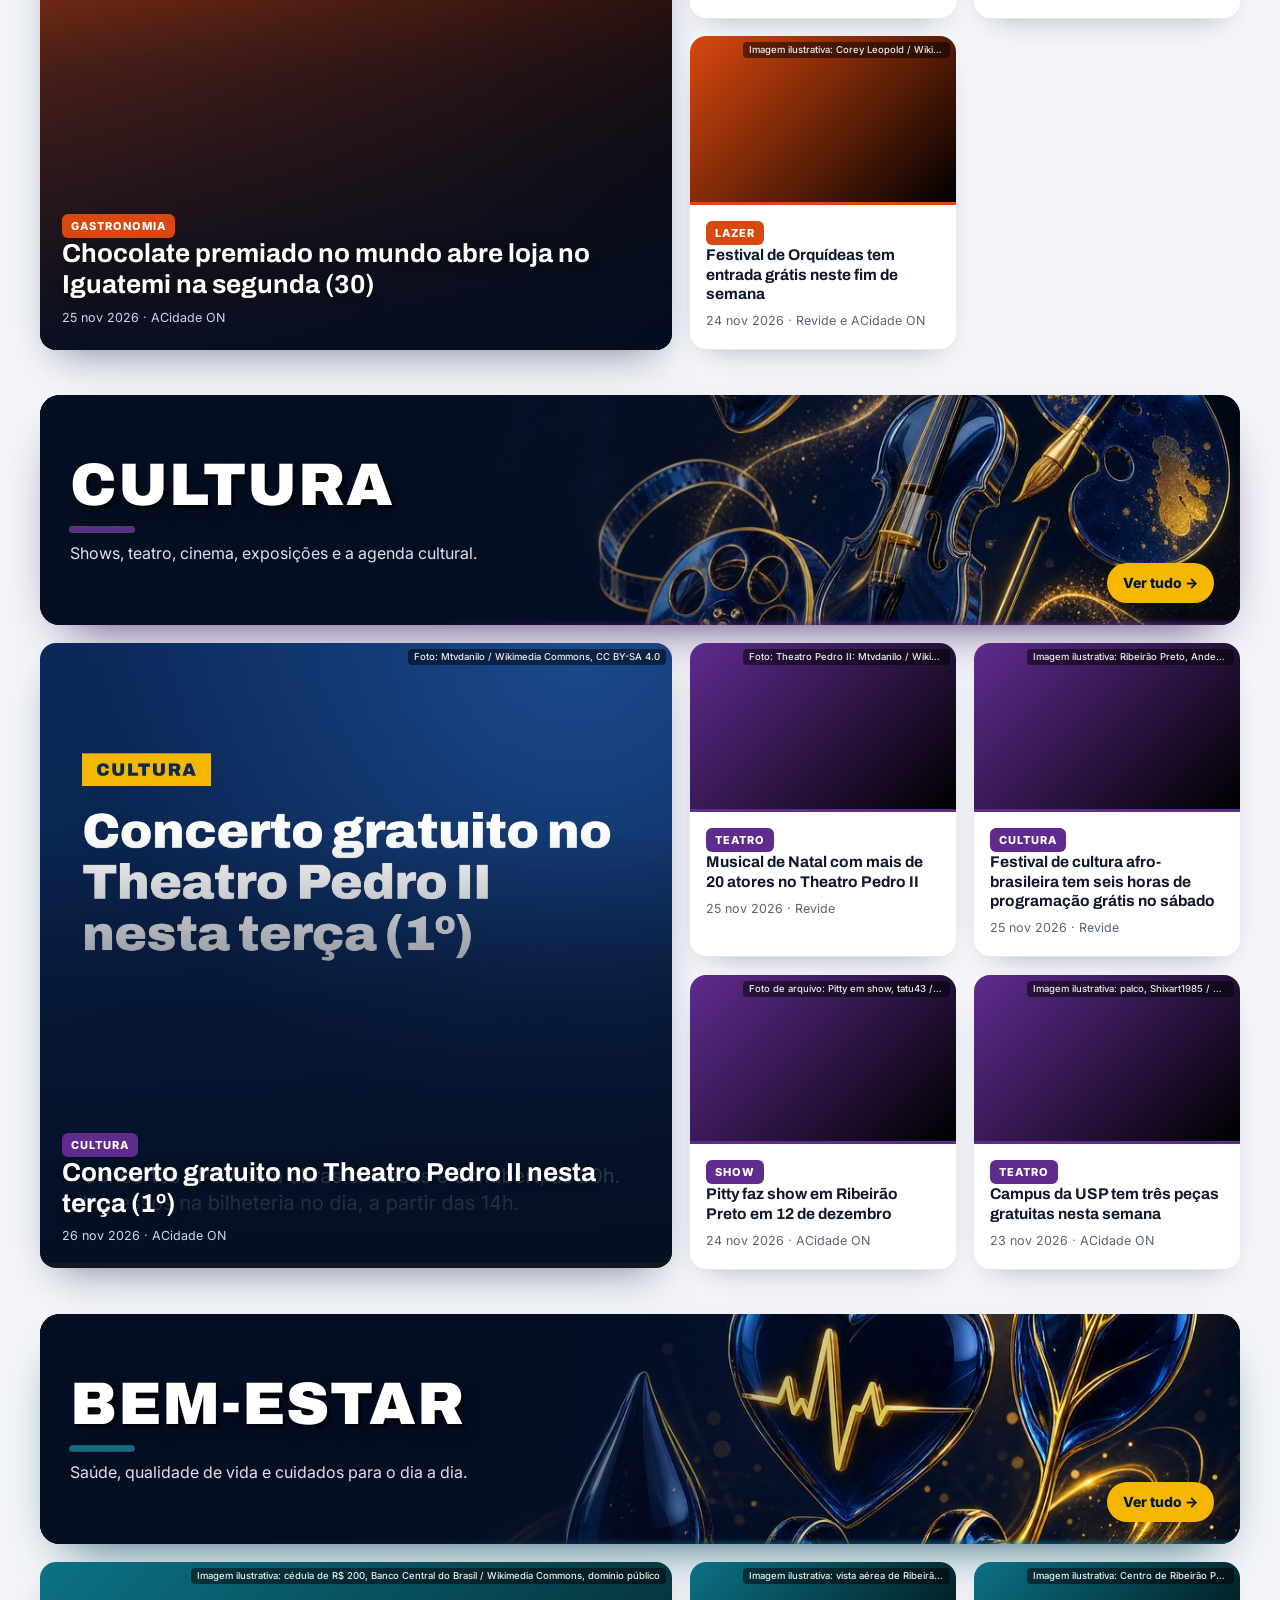
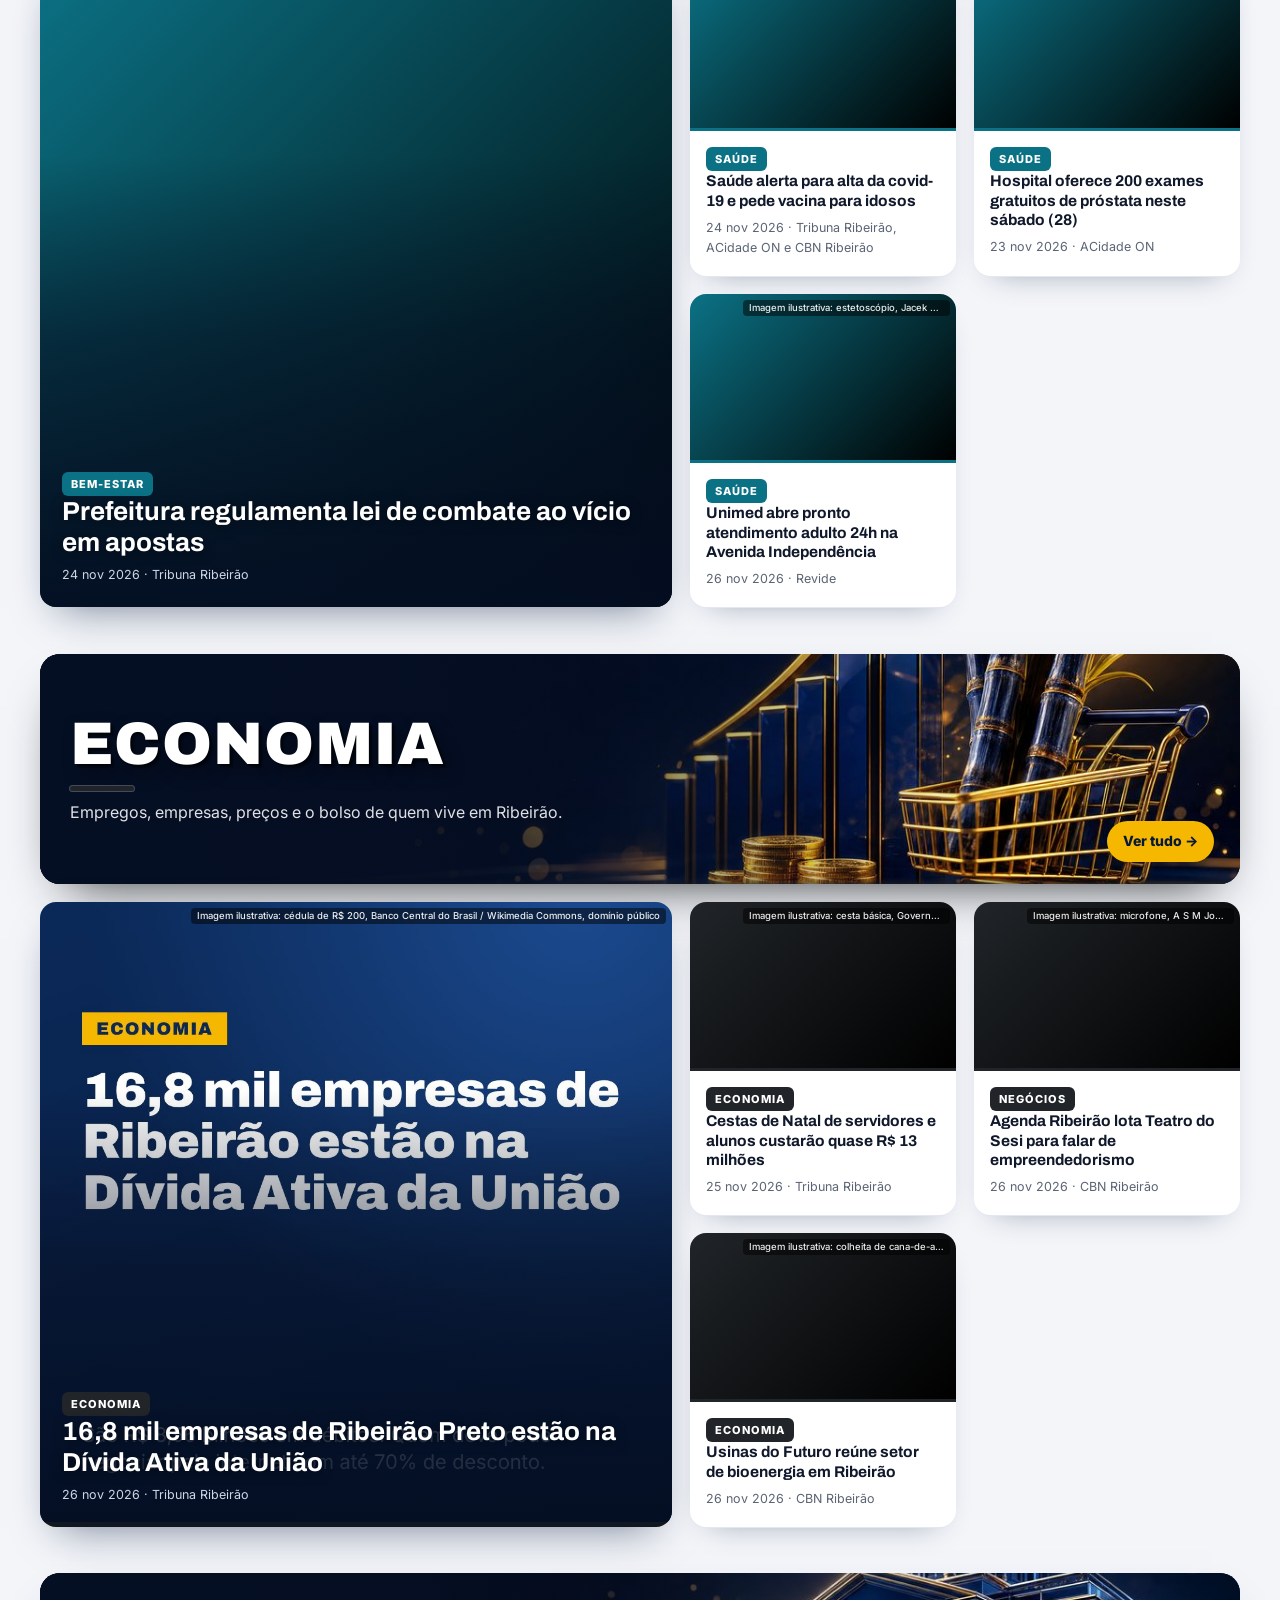
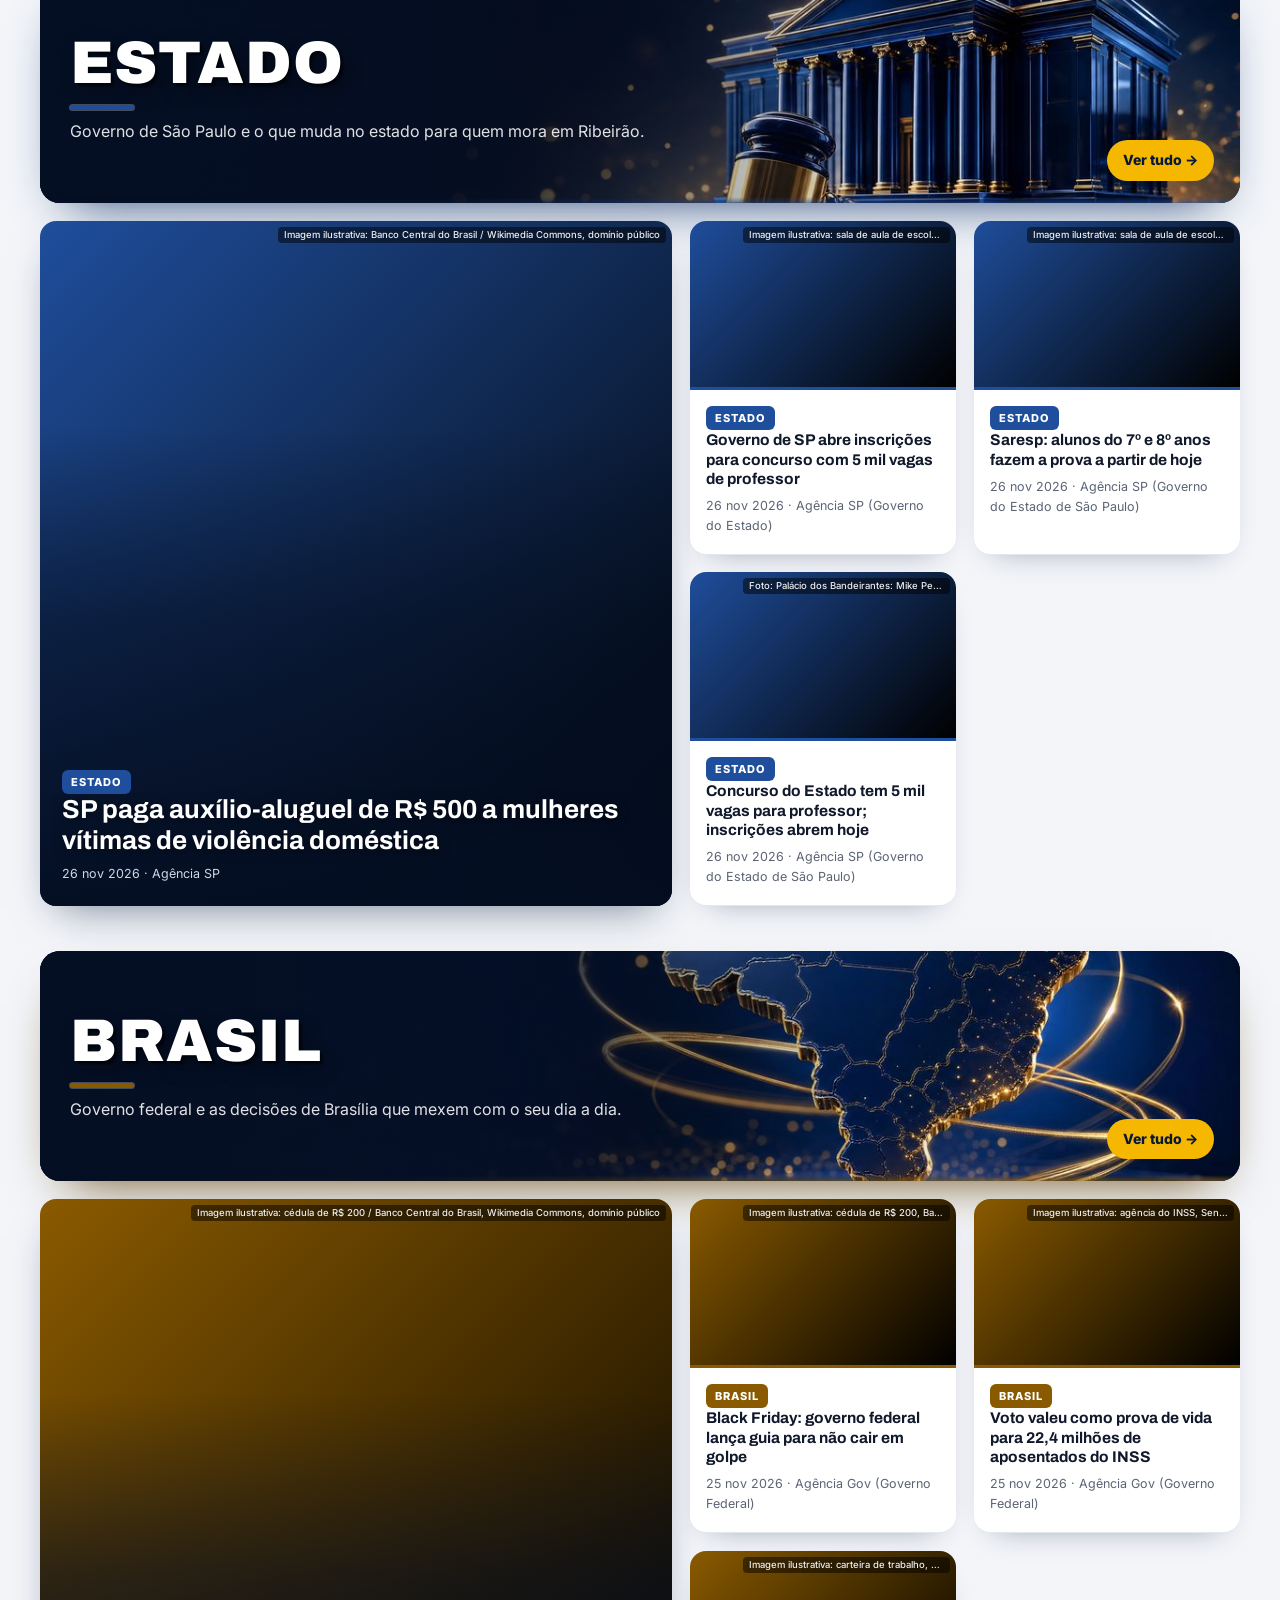
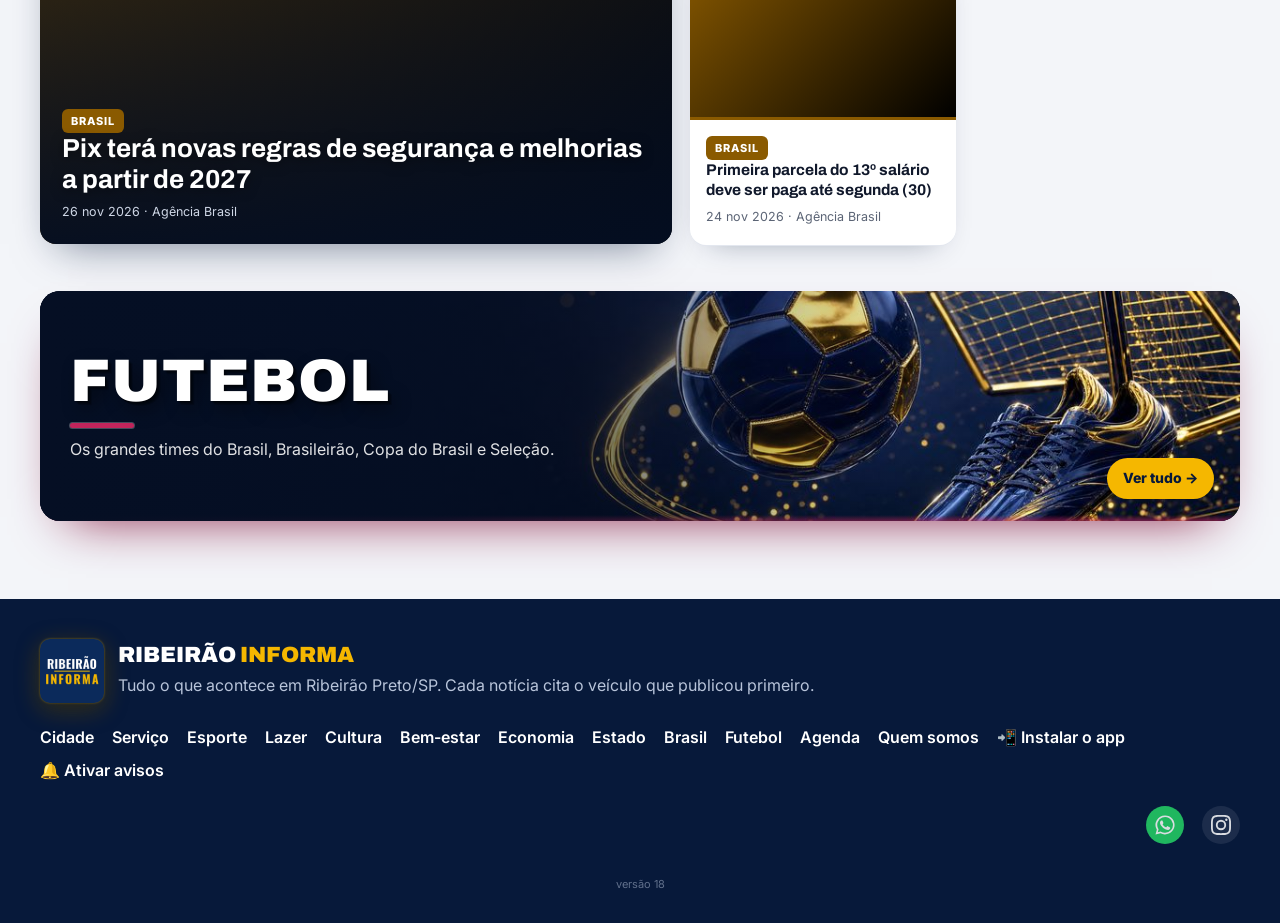
==== commit 18b97ebe: "Marca nova (A, canal de notícia) no ícone do app, favicon, topo e notificações Co-Authored-By: Claud" ====
--- a/index.html
+++ b/index.html
@@ -1,9 +1,9 @@
 <!doctype html><html lang="pt-BR"><head><meta charset="utf-8"><meta name="viewport" content="width=device-width,initial-scale=1"><meta name="theme-color" content="#0B2A5B">
 <link rel="preconnect" href="https://fonts.googleapis.com"><link href="https://fonts.googleapis.com/css2?family=Archivo:wght@700;800;900&family=Inter:wght@400;600;700;800&display=swap" rel="stylesheet">
-<link rel="icon" href="icones/favicon-32-3d.png" sizes="32x32"><link rel="manifest" href="manifest.webmanifest"><link rel="apple-touch-icon" href="icones/apple-touch-icon-3d.png"><meta name="apple-mobile-web-app-capable" content="yes"><meta name="mobile-web-app-capable" content="yes"><meta name="apple-mobile-web-app-title" content="Ribeirão Informa"><meta name="apple-mobile-web-app-status-bar-style" content="black"><link rel="stylesheet" href="assets/style.css?v=14"><link rel="stylesheet" href="assets/v2.css?v=8">
+<link rel="icon" href="icones/favicon-32-a.png" sizes="32x32"><link rel="manifest" href="manifest.webmanifest"><link rel="apple-touch-icon" href="icones/apple-touch-icon-a.png"><meta name="apple-mobile-web-app-capable" content="yes"><meta name="mobile-web-app-capable" content="yes"><meta name="apple-mobile-web-app-title" content="Ribeirão Informa"><meta name="apple-mobile-web-app-status-bar-style" content="black"><link rel="stylesheet" href="assets/style.css?v=14"><link rel="stylesheet" href="assets/v2.css?v=9">
 <title>Ribeirão Informa | Notícias de Ribeirão Preto</title>
 <meta name="description" content="Tudo o que acontece em Ribeirão Preto/SP: cidade, serviço, trânsito, tempo, segurança, cultura e esporte. Notícia confirmada, sempre com a fonte.">
 <meta property="og:title" content="Ribeirão Informa"><meta property="og:description" content="Tudo o que acontece em Ribeirão Preto, com fonte."><meta property="og:image" content="capa-facebook.jpg">
 </head><body data-pagina="capa"><div id="topo"></div>
 <main class="wrap"><div id="conteudo"><p class="vazio">Carregando notícias…</p></div></main>
-<div id="rodape"></div><script src="assets/v2.js?v=6"></script><script src="assets/app.js?v=16"></script></body></html>
+<div id="rodape"></div><script src="assets/v2.js?v=6"></script><script src="assets/app.js?v=17"></script></body></html>
--- a/assets/v2.css
+++ b/assets/v2.css
@@ -1170,3 +1170,4 @@
   pointer-events: none;
 }
 .v2-cartao .v2-img { position: relative; }
+.v2-logo3d img { border-radius: 10px; }
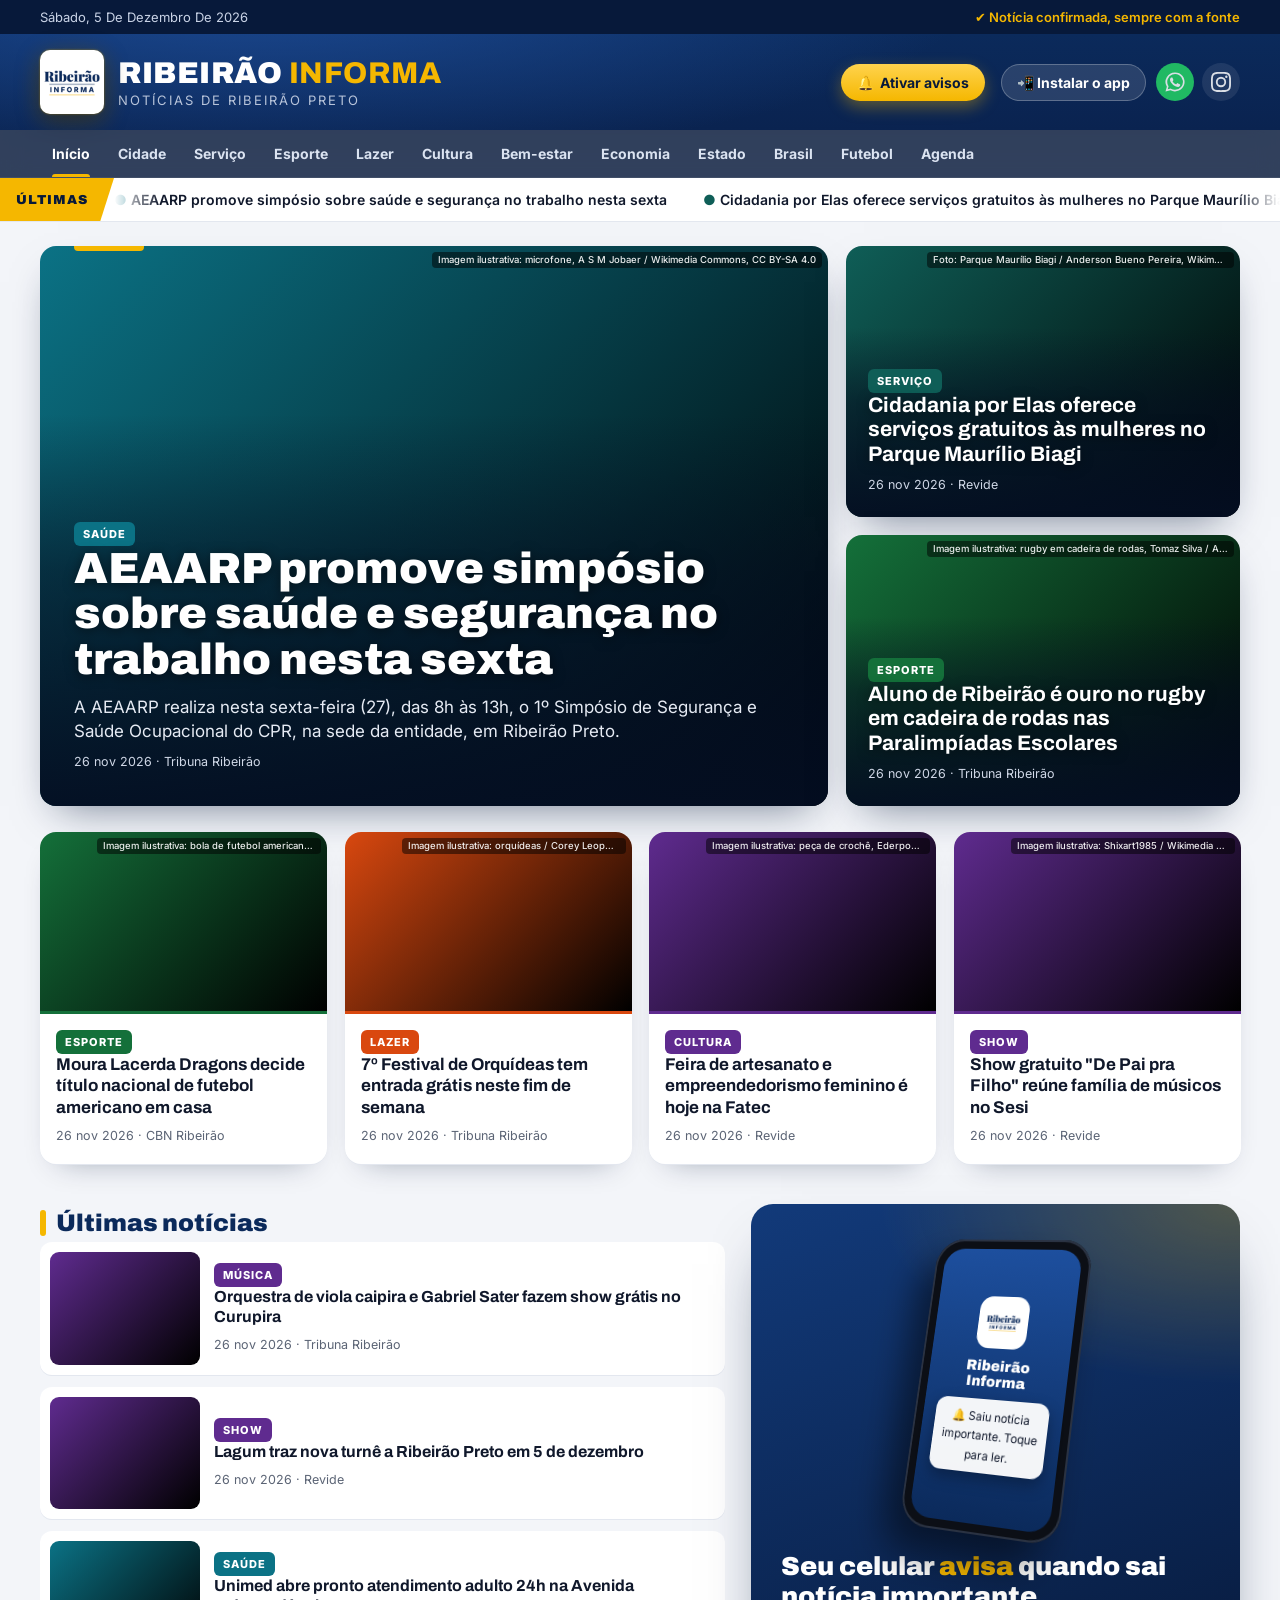
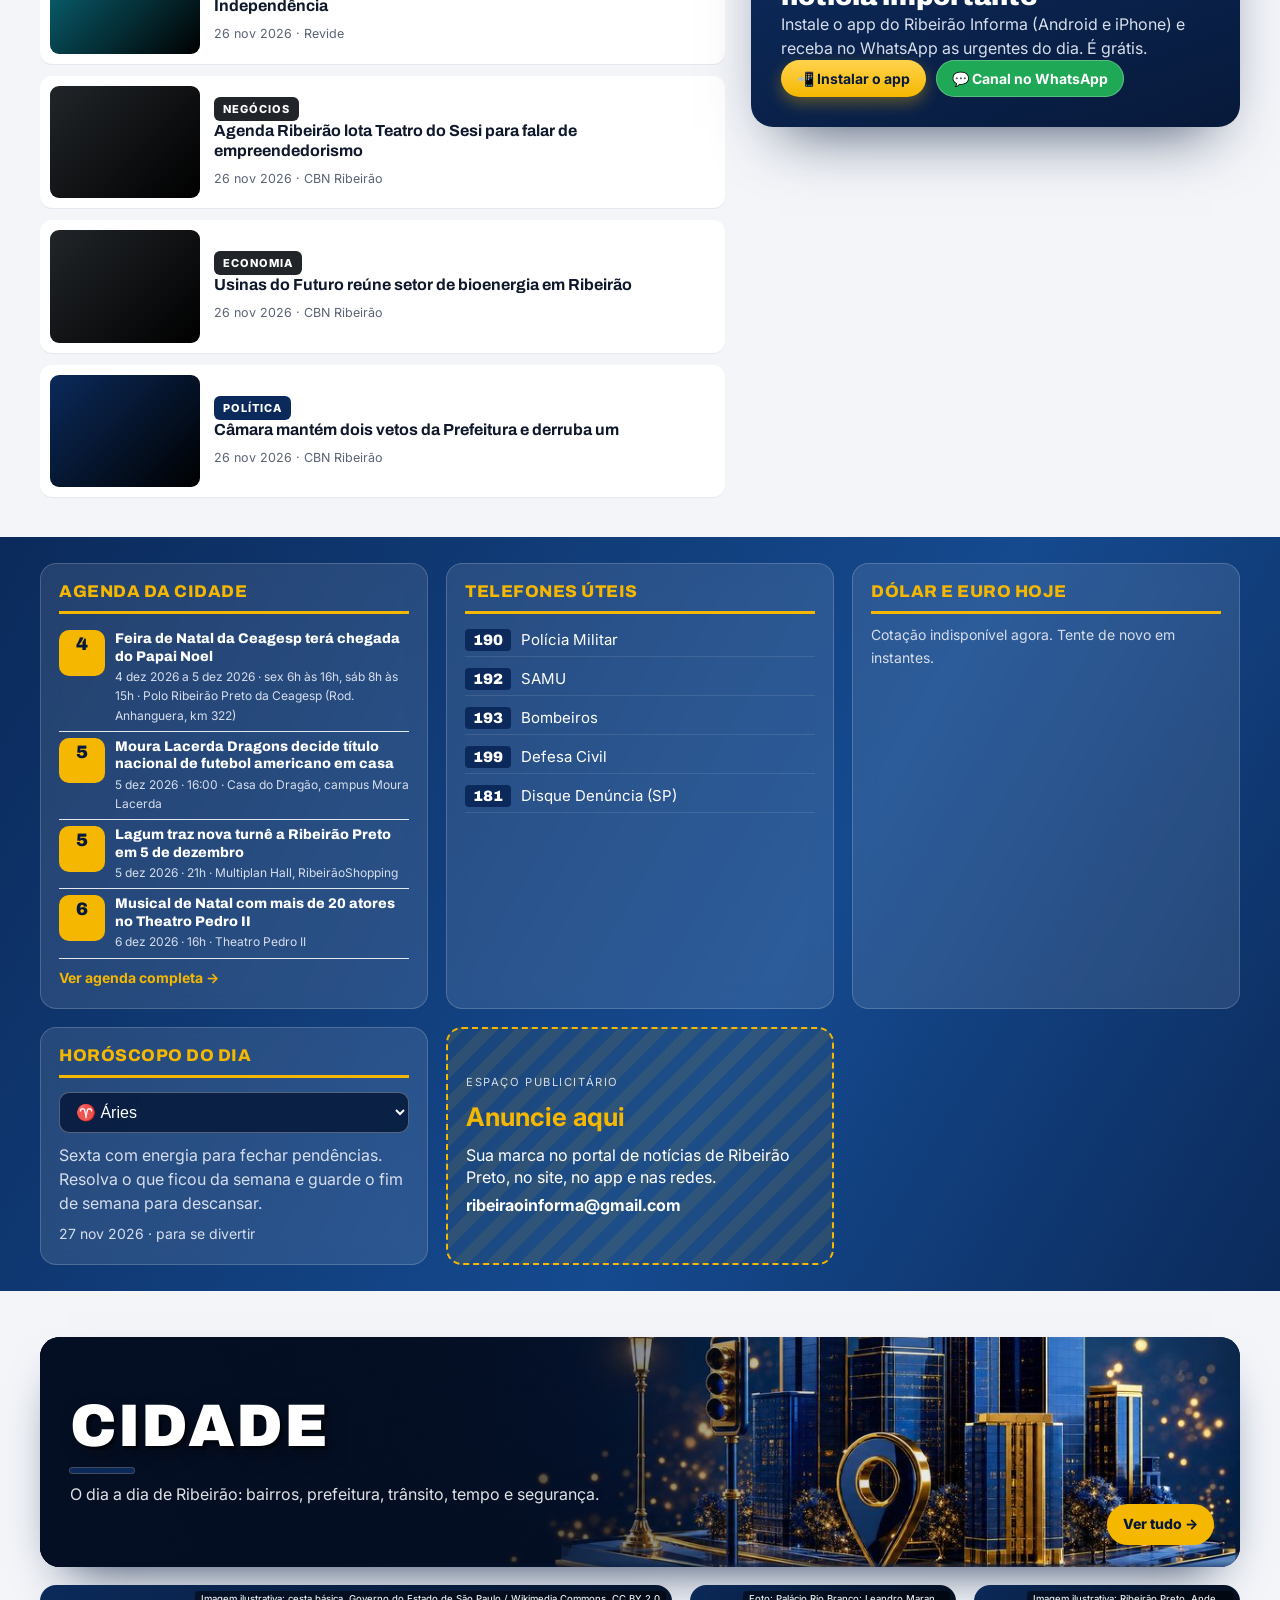
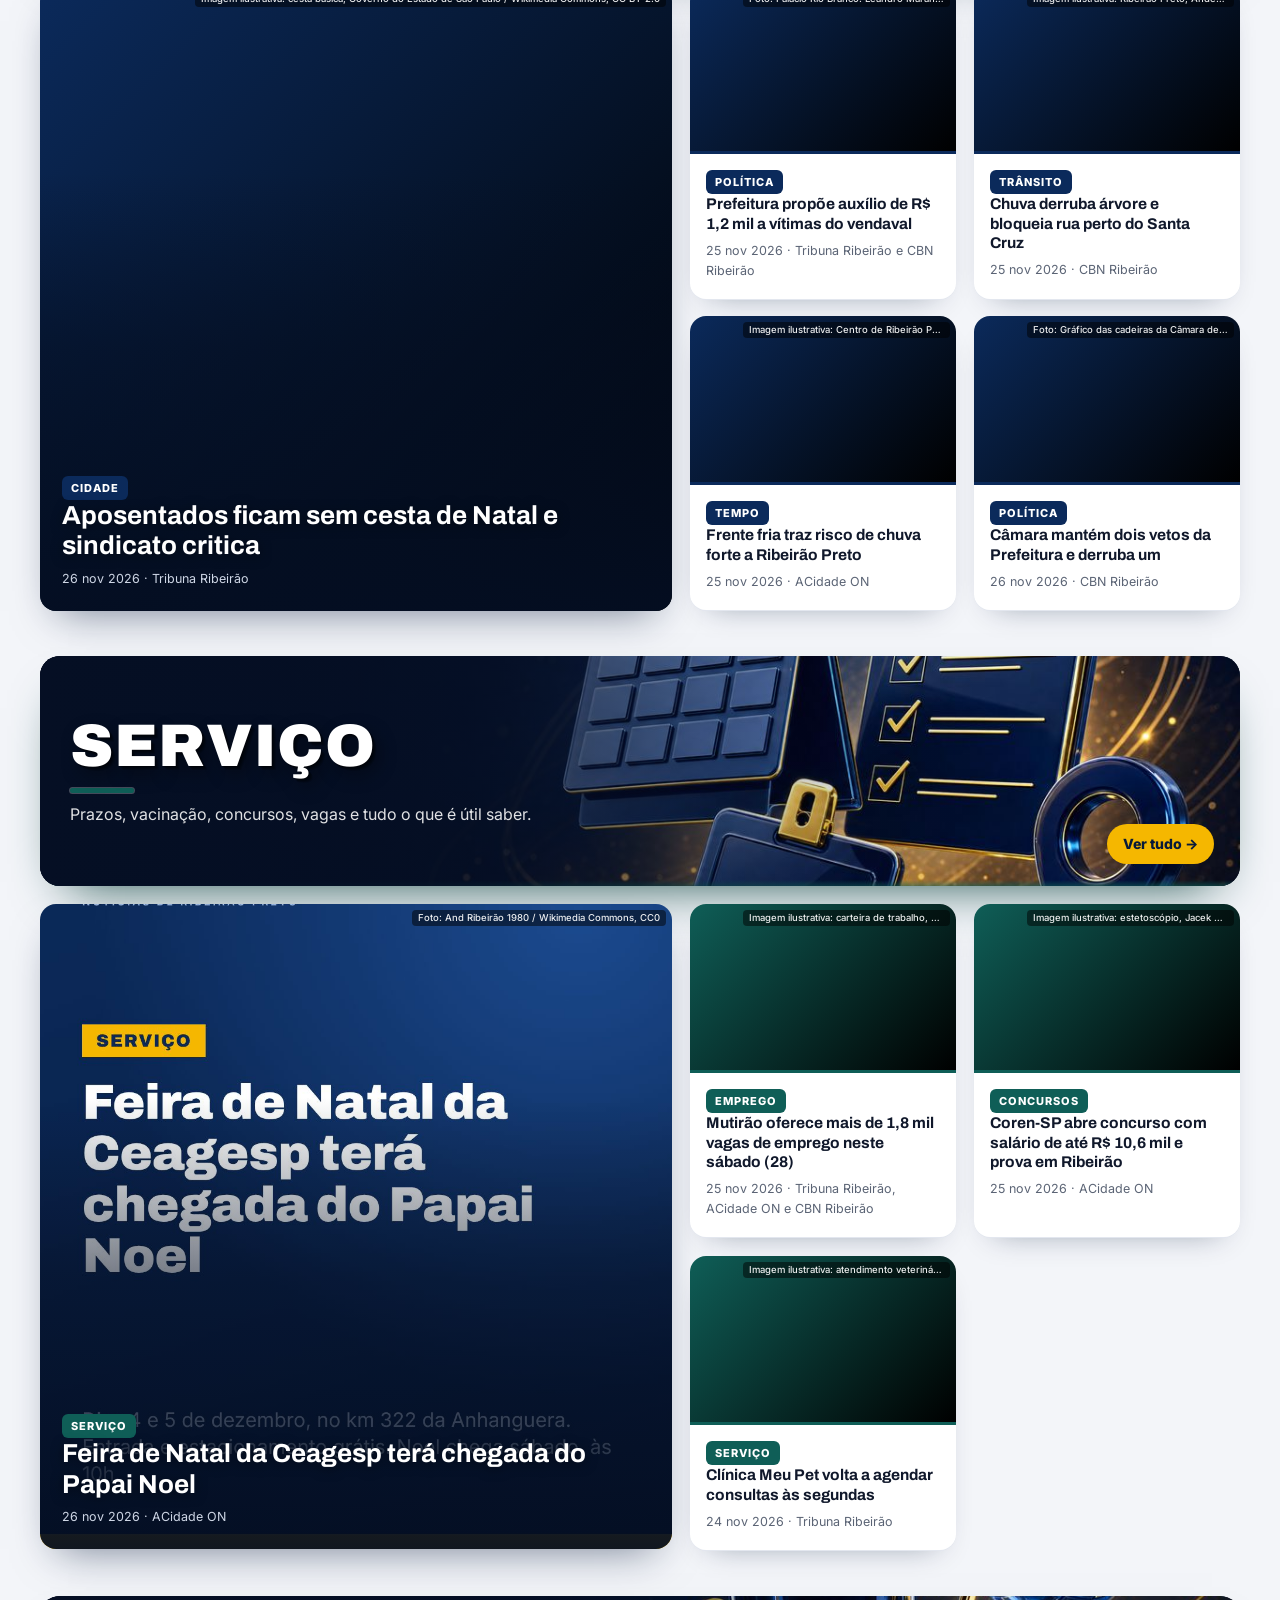
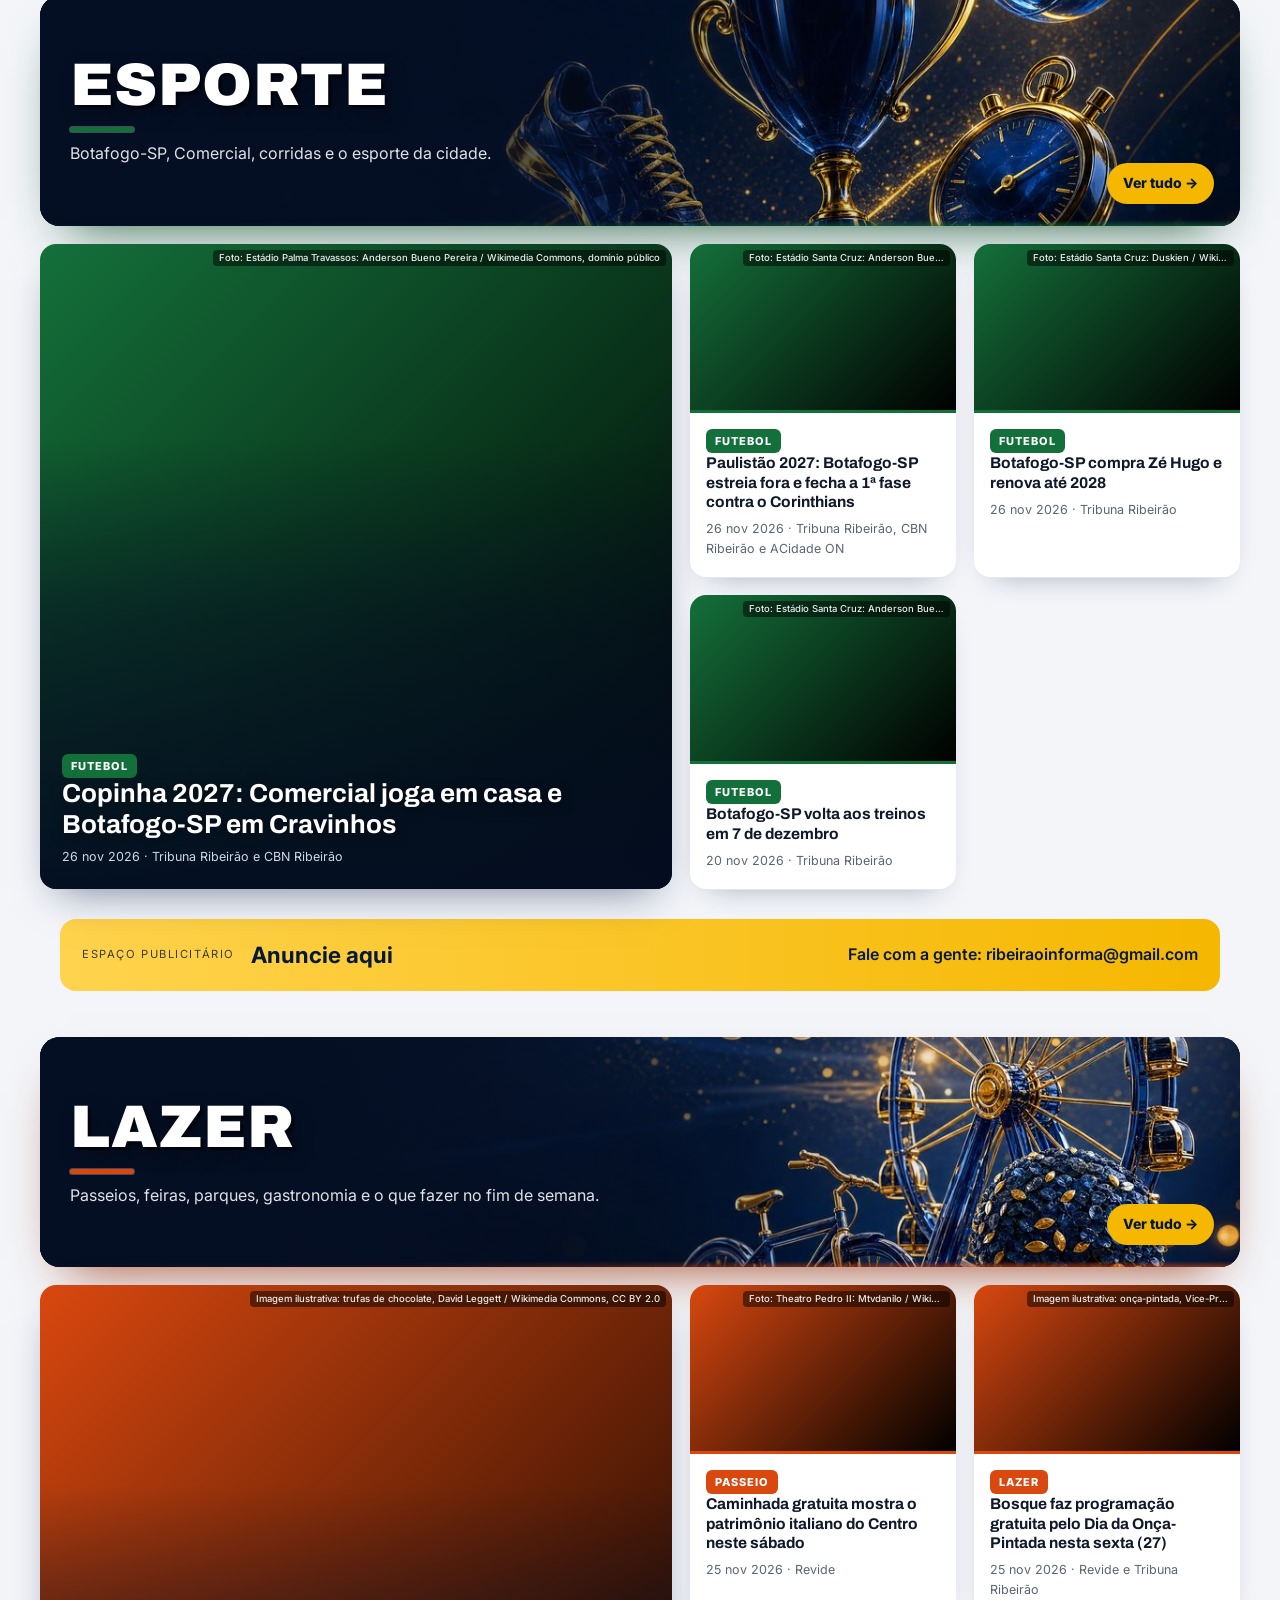
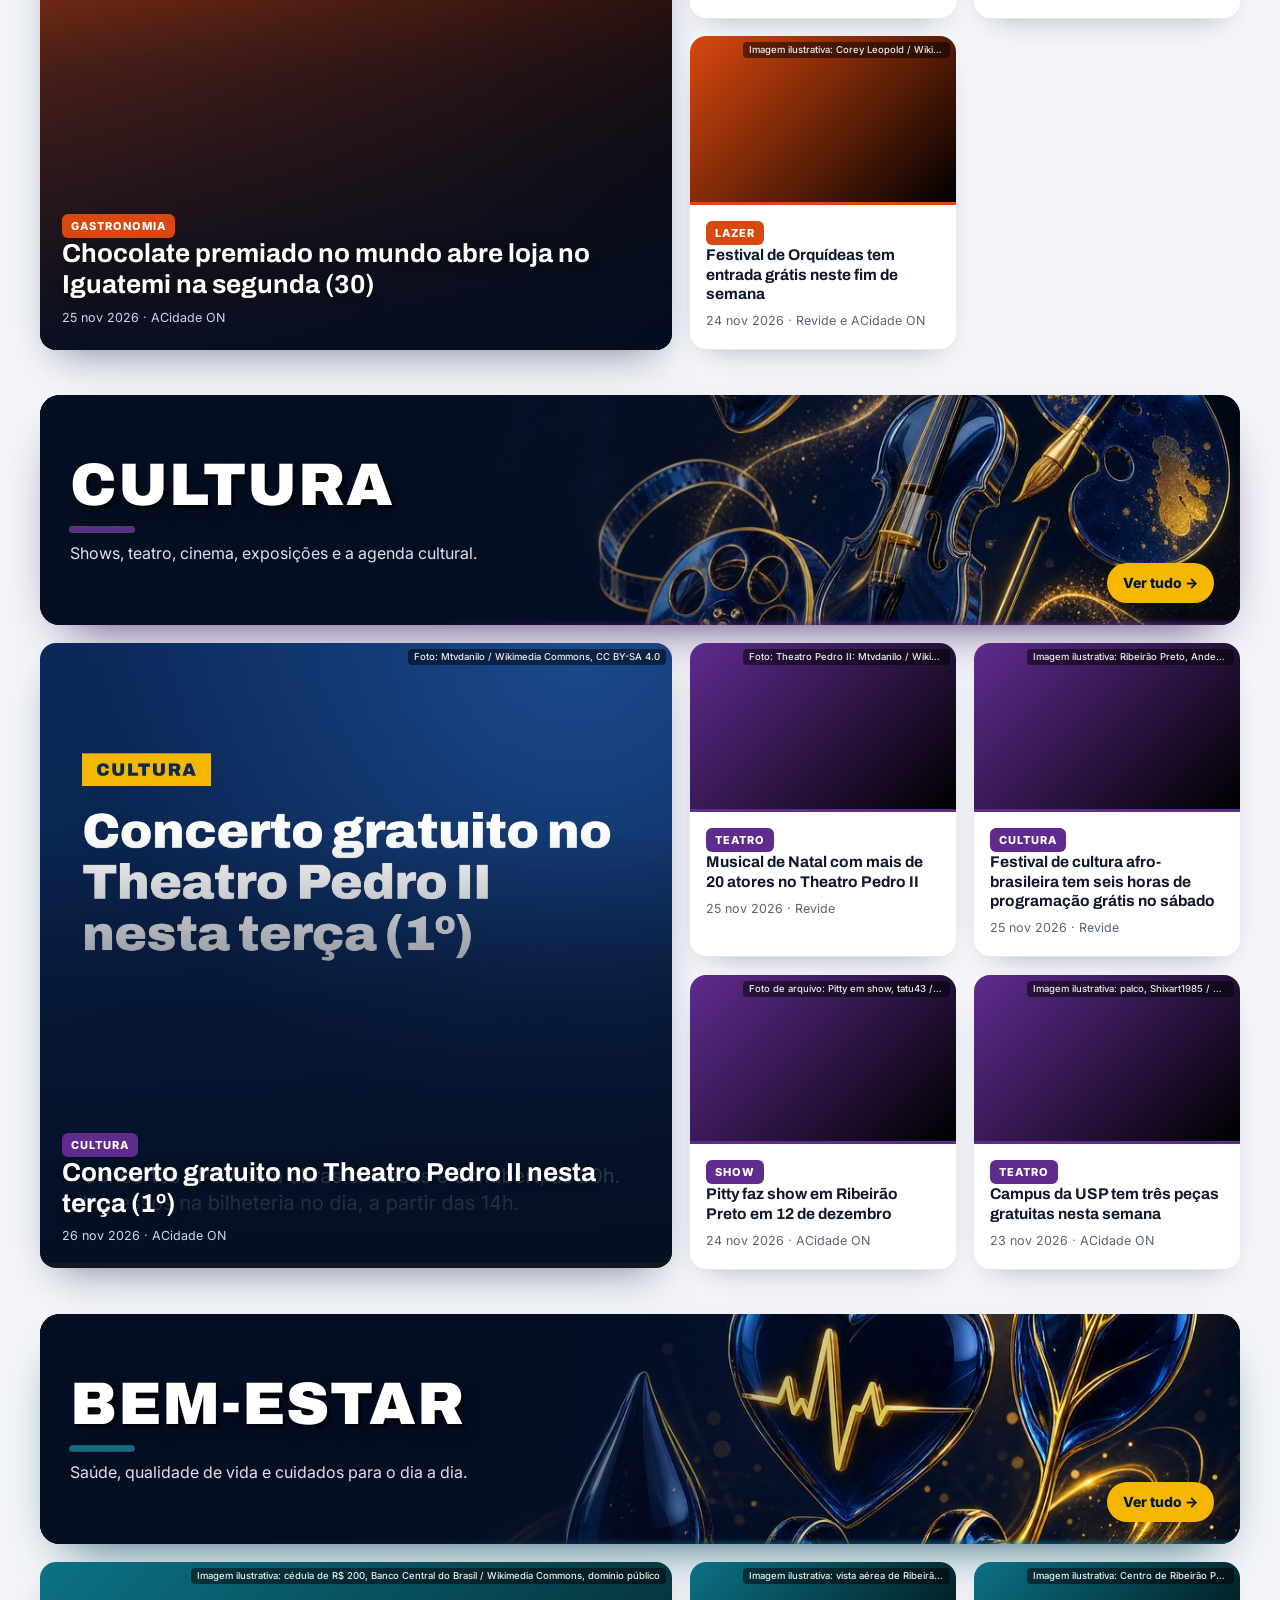
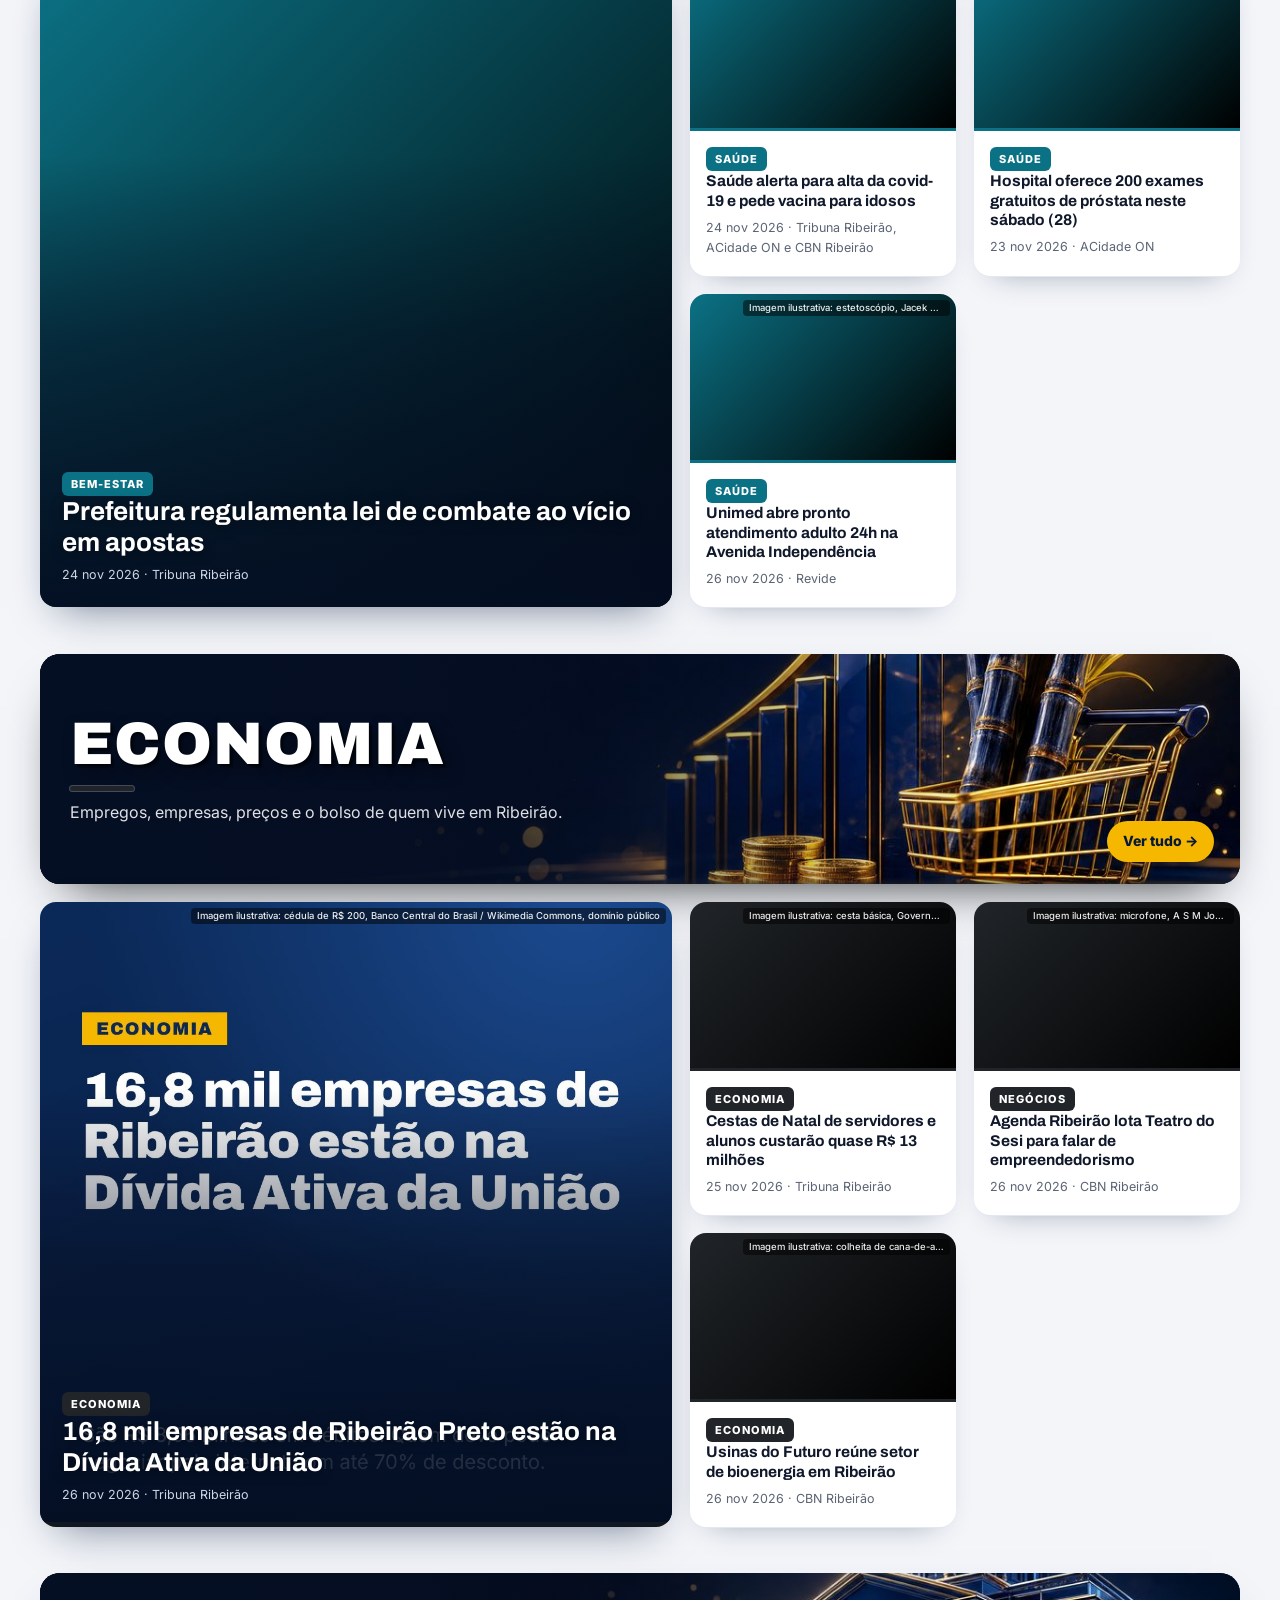
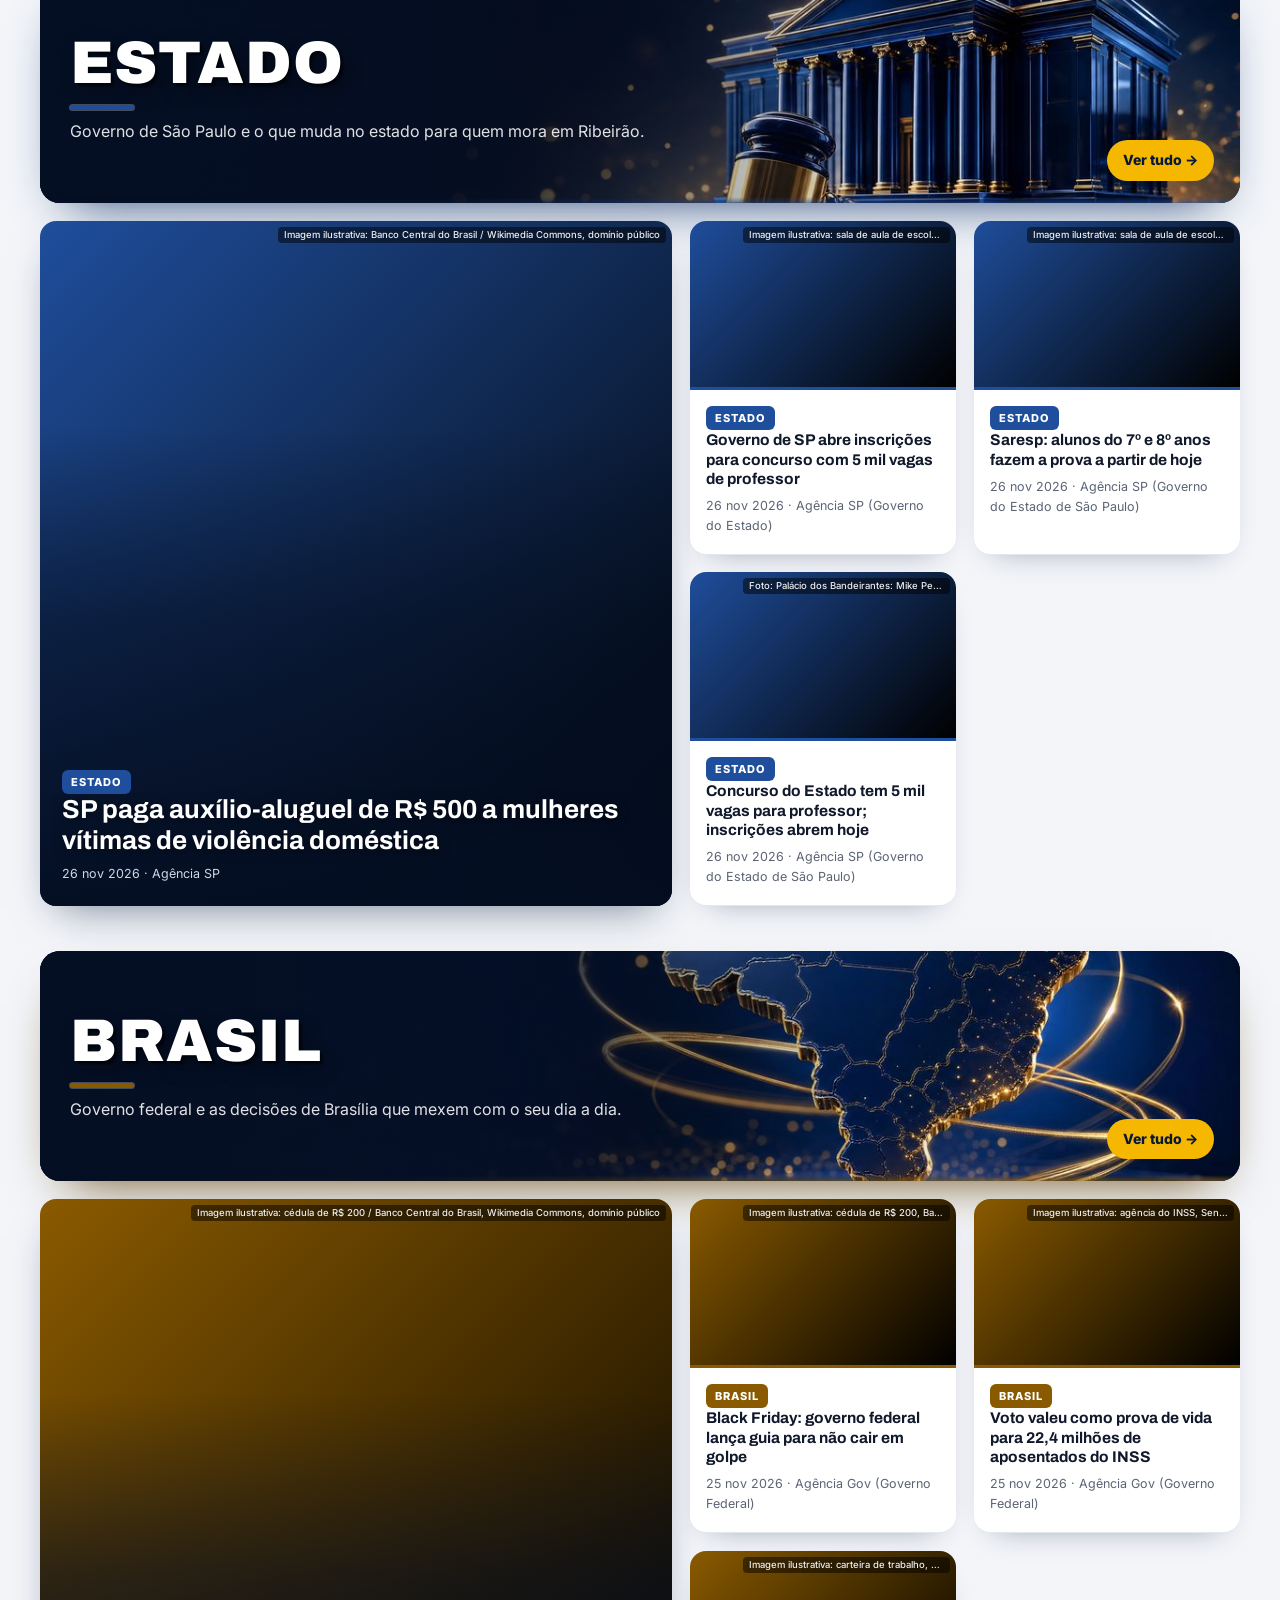
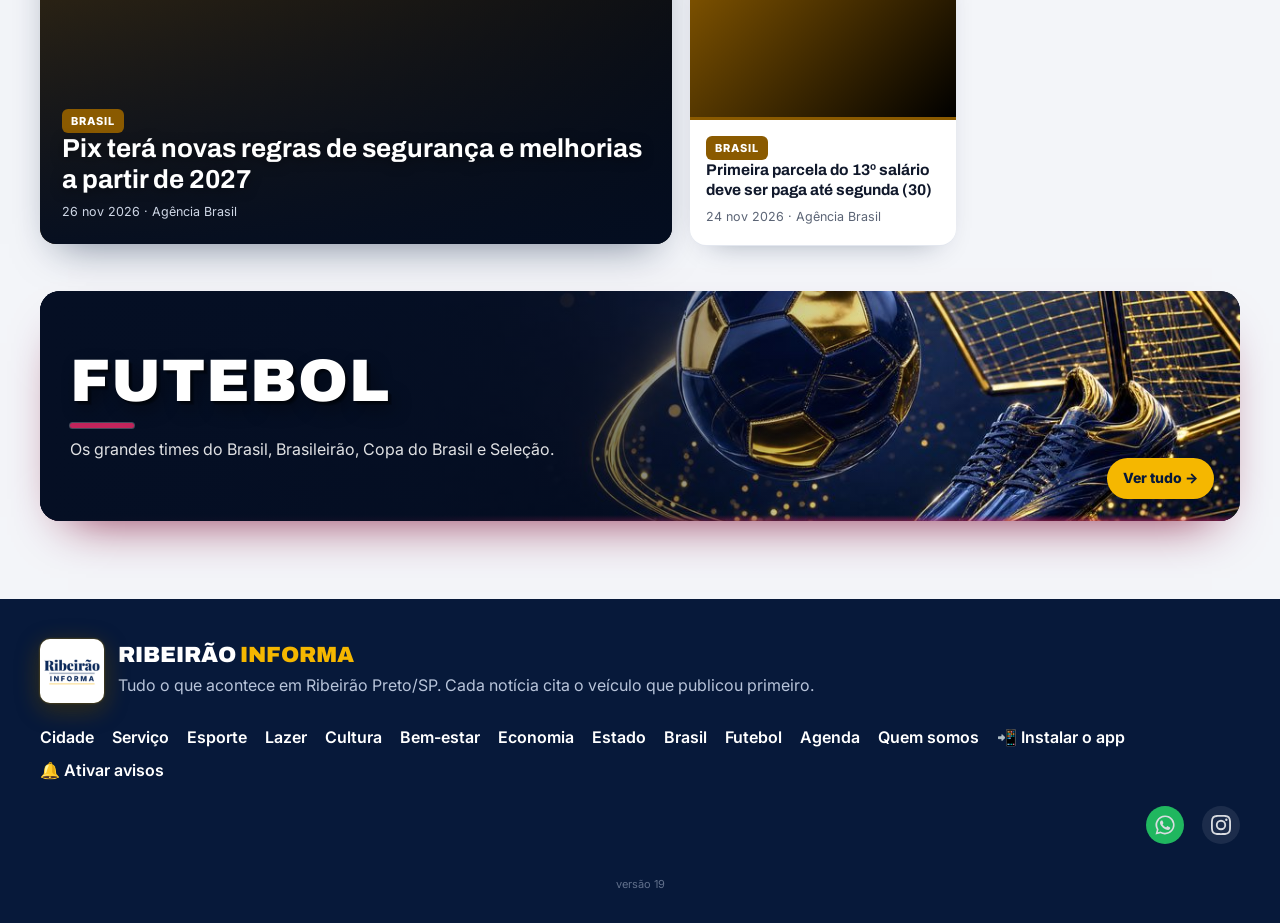
==== commit 9a02e658: "Marca escolhida: B (cabeçalho de jornal) no ícone do app, favicon, topo e notificações Co-Authored-B" ====
--- a/index.html
+++ b/index.html
@@ -1,9 +1,9 @@
 <!doctype html><html lang="pt-BR"><head><meta charset="utf-8"><meta name="viewport" content="width=device-width,initial-scale=1"><meta name="theme-color" content="#0B2A5B">
 <link rel="preconnect" href="https://fonts.googleapis.com"><link href="https://fonts.googleapis.com/css2?family=Archivo:wght@700;800;900&family=Inter:wght@400;600;700;800&display=swap" rel="stylesheet">
-<link rel="icon" href="icones/favicon-32-a.png" sizes="32x32"><link rel="manifest" href="manifest.webmanifest"><link rel="apple-touch-icon" href="icones/apple-touch-icon-a.png"><meta name="apple-mobile-web-app-capable" content="yes"><meta name="mobile-web-app-capable" content="yes"><meta name="apple-mobile-web-app-title" content="Ribeirão Informa"><meta name="apple-mobile-web-app-status-bar-style" content="black"><link rel="stylesheet" href="assets/style.css?v=14"><link rel="stylesheet" href="assets/v2.css?v=9">
+<link rel="icon" href="icones/favicon-32-b.png" sizes="32x32"><link rel="manifest" href="manifest.webmanifest"><link rel="apple-touch-icon" href="icones/apple-touch-icon-b.png"><meta name="apple-mobile-web-app-capable" content="yes"><meta name="mobile-web-app-capable" content="yes"><meta name="apple-mobile-web-app-title" content="Ribeirão Informa"><meta name="apple-mobile-web-app-status-bar-style" content="black"><link rel="stylesheet" href="assets/style.css?v=14"><link rel="stylesheet" href="assets/v2.css?v=9">
 <title>Ribeirão Informa | Notícias de Ribeirão Preto</title>
 <meta name="description" content="Tudo o que acontece em Ribeirão Preto/SP: cidade, serviço, trânsito, tempo, segurança, cultura e esporte. Notícia confirmada, sempre com a fonte.">
 <meta property="og:title" content="Ribeirão Informa"><meta property="og:description" content="Tudo o que acontece em Ribeirão Preto, com fonte."><meta property="og:image" content="capa-facebook.jpg">
 </head><body data-pagina="capa"><div id="topo"></div>
 <main class="wrap"><div id="conteudo"><p class="vazio">Carregando notícias…</p></div></main>
-<div id="rodape"></div><script src="assets/v2.js?v=6"></script><script src="assets/app.js?v=17"></script></body></html>
+<div id="rodape"></div><script src="assets/v2.js?v=6"></script><script src="assets/app.js?v=18"></script></body></html>
